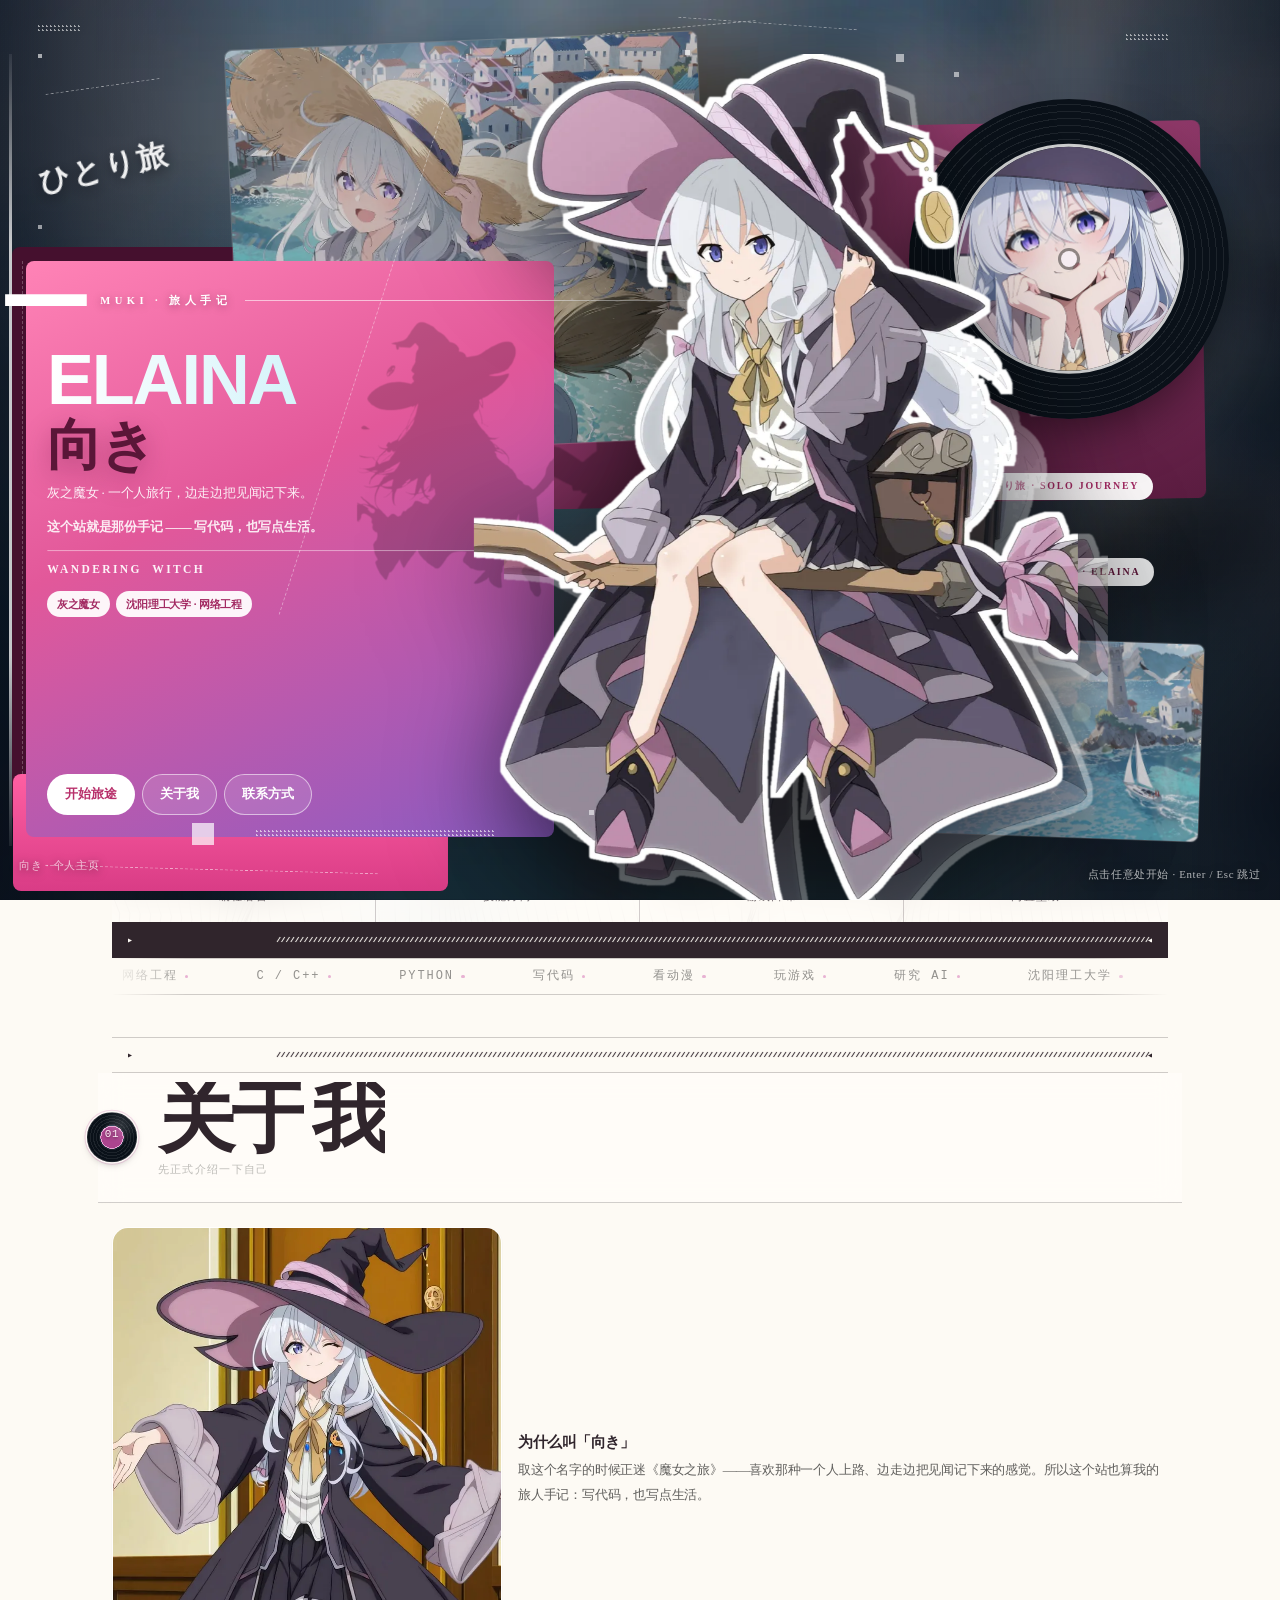
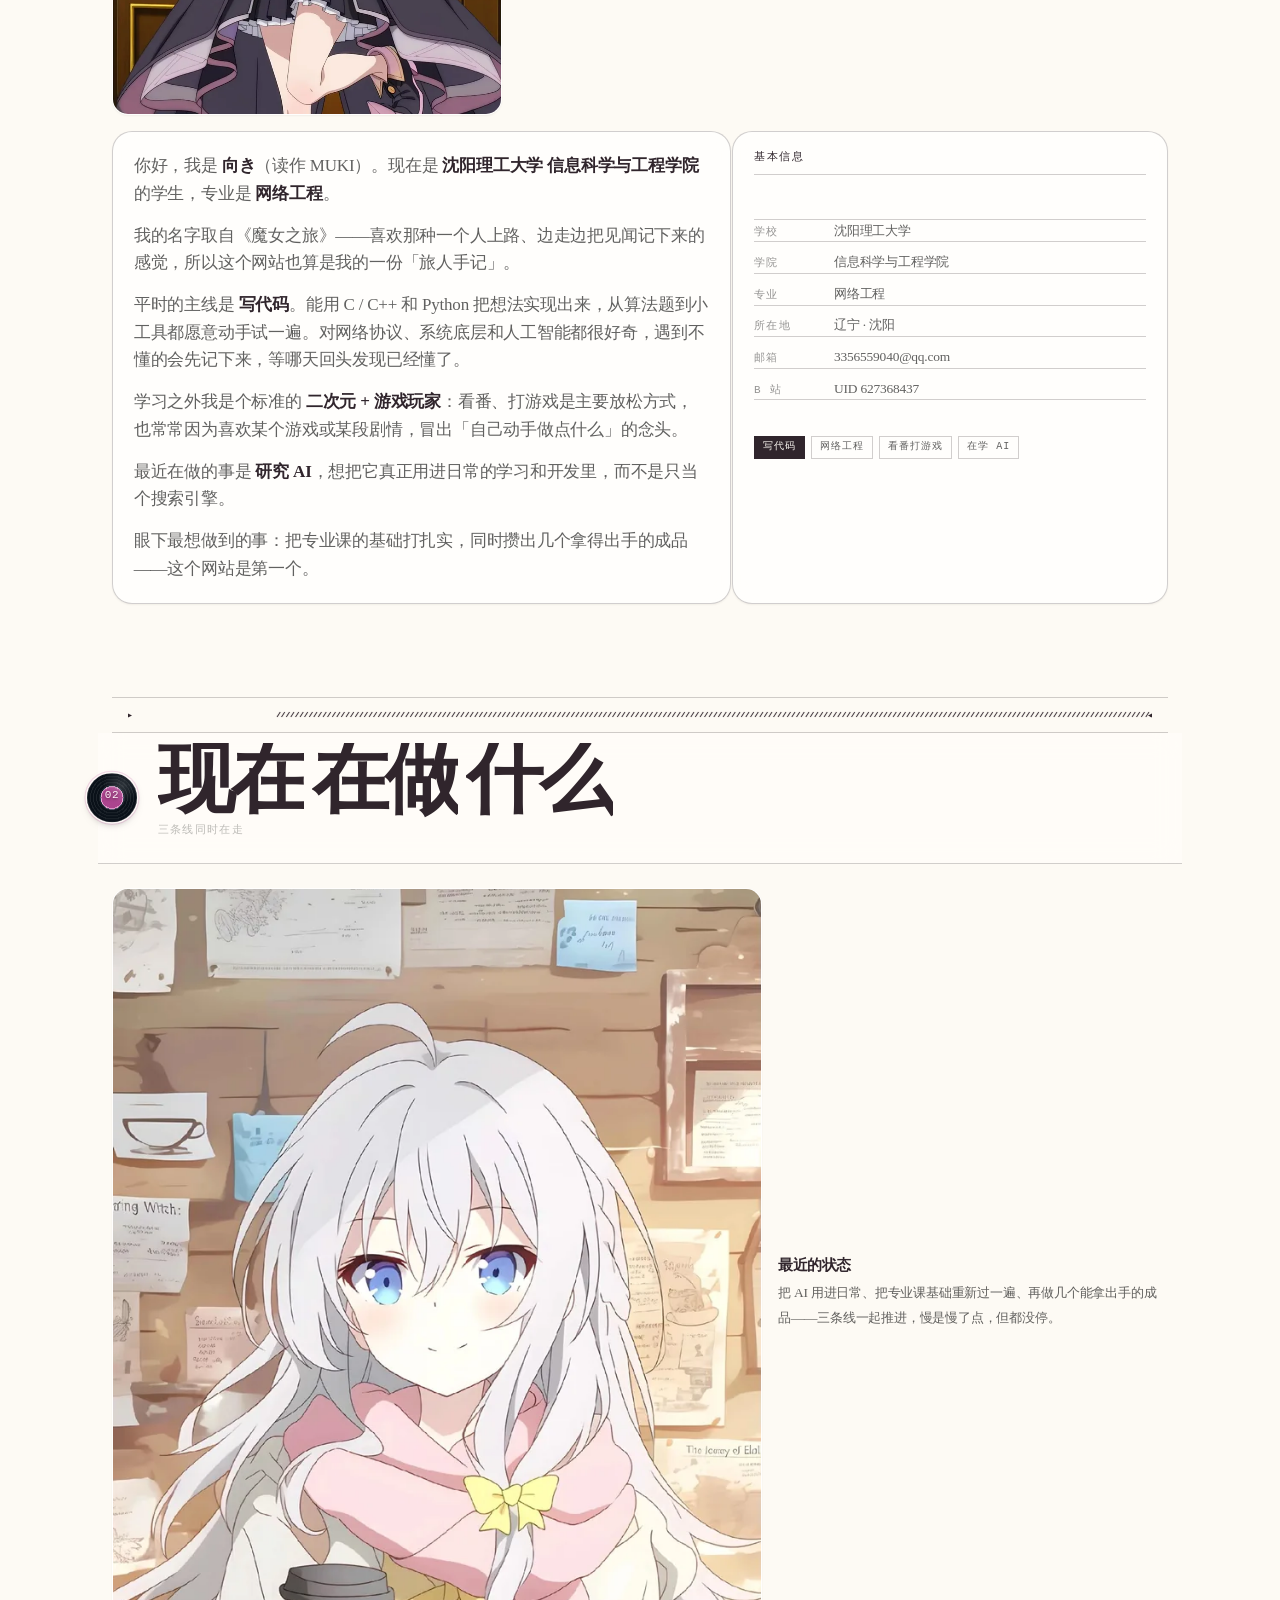
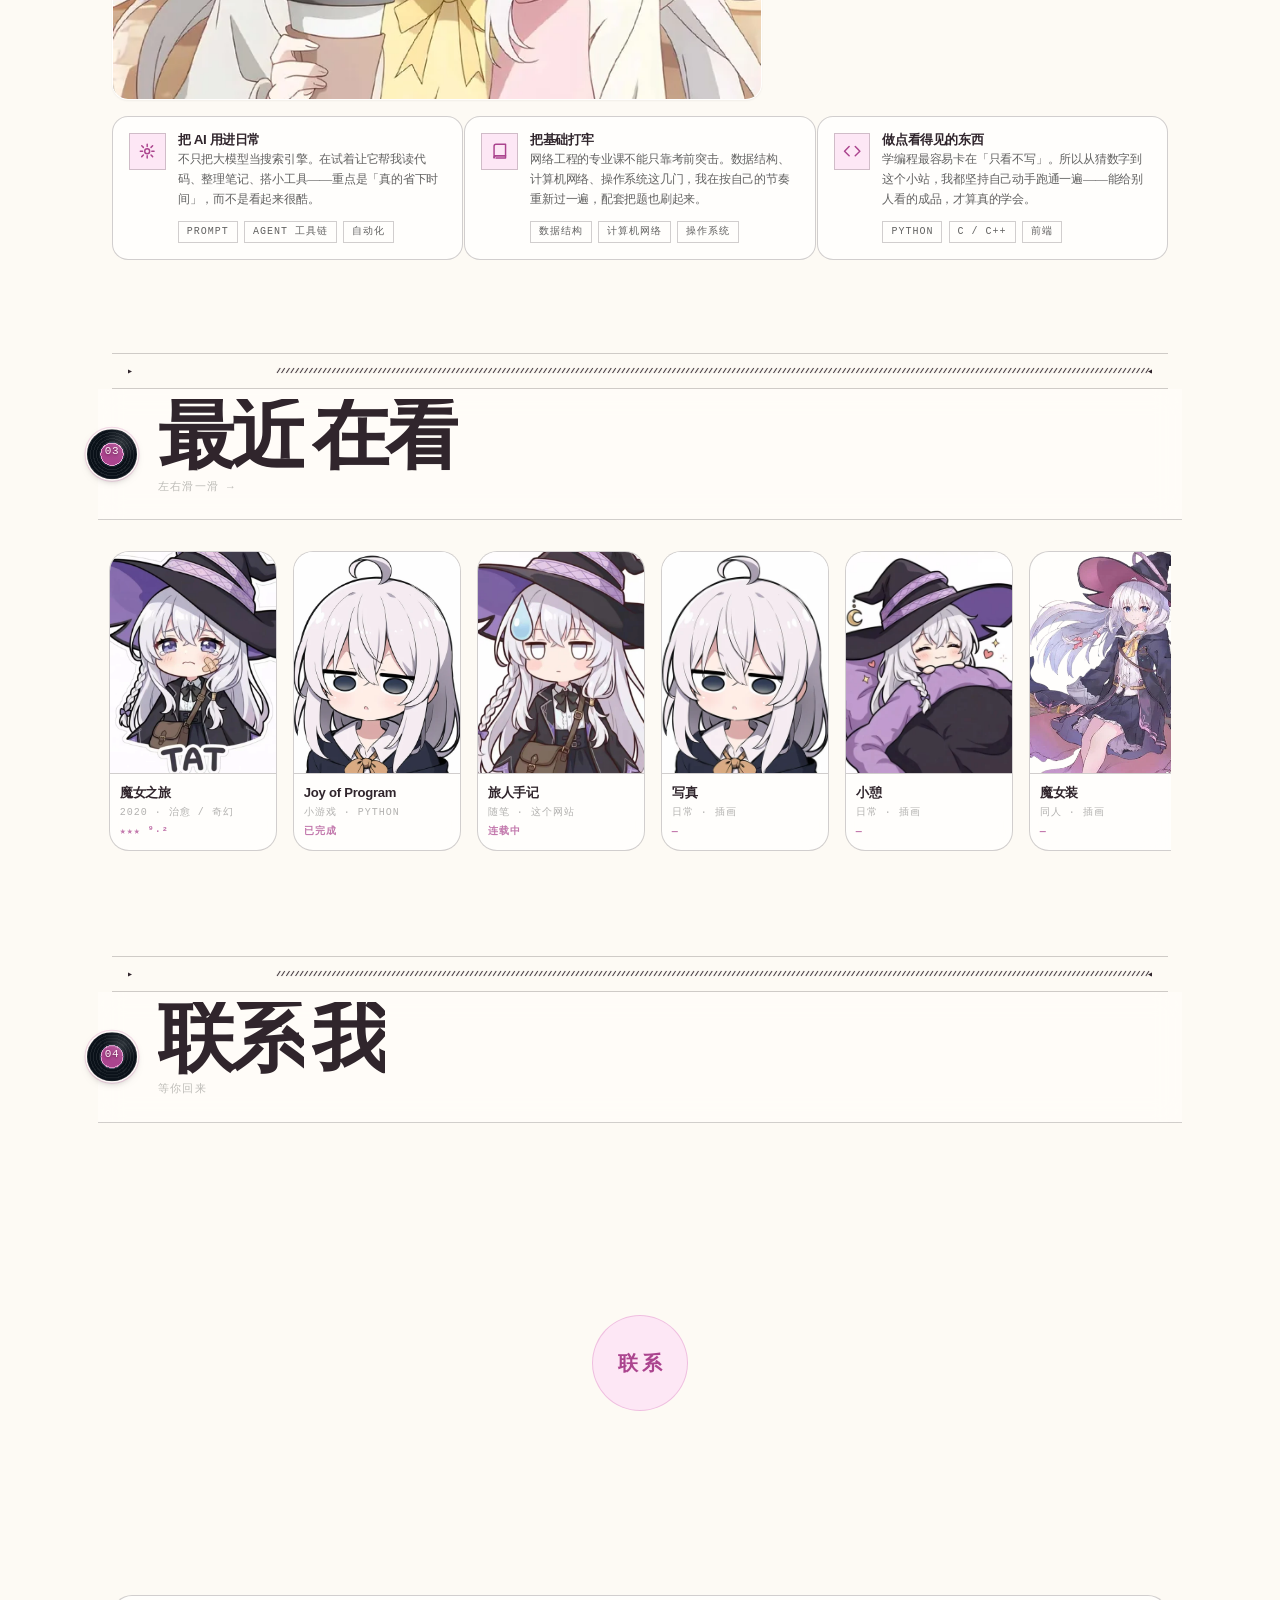
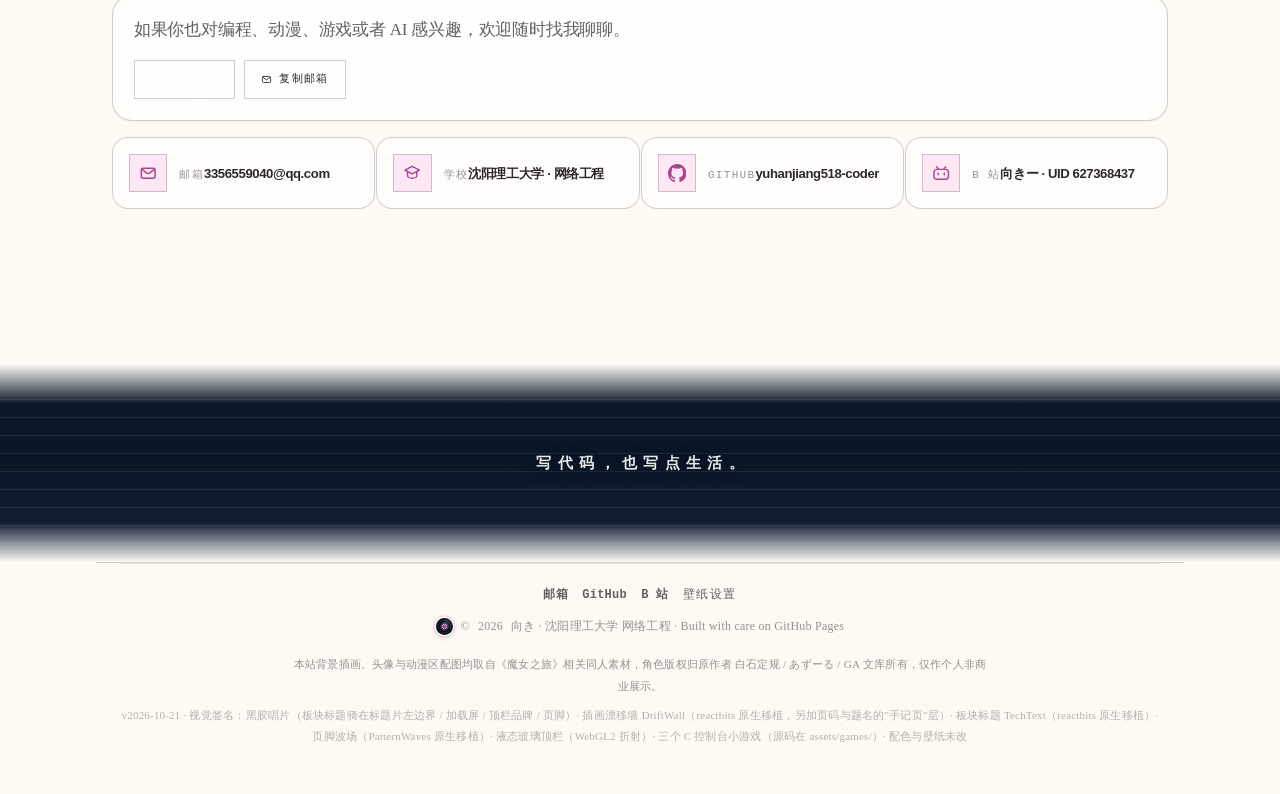
==== index.html @ cd0fc225 "feat(signature): 把开屏的黑胶唱片做成全站记号（板块编号 / 加载屏 / 页脚 / 404 / 图标）+ manifest + README 重写" ====
<!DOCTYPE html>
<html lang="zh-CN" data-theme="light" data-skin="aw">
<head>
<meta charset="UTF-8">
<meta name="viewport" content="width=device-width, initial-scale=1, viewport-fit=cover">
<meta name="color-scheme" content="light dark">
<meta name="description" content="向き（MUKI）的个人主页 —— 沈阳理工大学网络工程在读，记录学习路线、技能、项目与收藏。旅人手记主题，纯静态手写，写代码，也写点生活。">
<meta name="author" content="向き / MUKI">
<meta name="theme-color" content="#fdfaf4">
<link rel="canonical" href="https://yuhanjiang518-coder.github.io/personal-site/">
<title>向き · 写代码，也写点生活</title>
<link rel="icon" type="image/png" href="assets/favicon-64.png">
<link rel="apple-touch-icon" href="assets/avatar-round.webp">
<!-- 有了 manifest 就能被"添加到主屏幕"，开起来是没有地址栏的独立窗口 -->
<link rel="manifest" href="manifest.webmanifest">

<!-- ==================== 分享卡片 ====================
     个人主页最主要的传播路径是被人贴进微信 / QQ / 群里，
     没有这组标签就是一条光秃秃的链接。图是 1200x630，站点自己的素材重排的，
     不是截屏（截屏在 1.91:1 下会把按钮切掉）。改图跑 dev/gen-og.py。 -->
<meta property="og:type" content="website">
<meta property="og:site_name" content="向き · 旅人手记">
<meta property="og:locale" content="zh_CN">
<meta property="og:url" content="https://yuhanjiang518-coder.github.io/personal-site/">
<meta property="og:title" content="向き · 写代码，也写点生活">
<meta property="og:description" content="沈阳理工大学网络工程在读。学习路线、技能墙、项目与收藏，以及一些动画与游戏的口味。旅人手记主题，纯静态手写。">
<meta property="og:image" content="https://yuhanjiang518-coder.github.io/personal-site/assets/og-cover.png">
<meta property="og:image:type" content="image/png">
<meta property="og:image:width" content="1200">
<meta property="og:image:height" content="630">
<meta property="og:image:alt" content="粉色板上写着 ELAINA 与“向き”，右侧是灰之魔女伊蕾娜的立绘">
<meta name="twitter:card" content="summary_large_image">
<meta name="twitter:title" content="向き · 写代码，也写点生活">
<meta name="twitter:description" content="沈阳理工大学网络工程在读。学习路线、技能墙、项目与收藏，以及一些动画与游戏的口味。">
<meta name="twitter:image" content="https://yuhanjiang518-coder.github.io/personal-site/assets/og-cover.png">
<meta name="twitter:image:alt" content="粉色板上写着 ELAINA 与“向き”，右侧是灰之魔女伊蕾娜的立绘">

<!-- 结构化数据：让搜索引擎能直接把"这个人是谁、在哪、会什么"读出来 -->
<script type="application/ld+json">
{
  "@context": "https://schema.org",
  "@type": "Person",
  "name": "向き",
  "alternateName": "MUKI",
  "url": "https://yuhanjiang518-coder.github.io/personal-site/",
  "image": "https://yuhanjiang518-coder.github.io/personal-site/assets/og-cover.png",
  "description": "沈阳理工大学网络工程在读，记录学习路线、技能、项目与收藏。",
  "affiliation": { "@type": "CollegeOrUniversity", "name": "沈阳理工大学" },
  "knowsAbout": ["网络工程", "网络安全", "HTML", "CSS", "JavaScript", "Python", "C / C++"],
  "sameAs": ["https://github.com/yuhanjiang518-coder"]
}
</script>
<link rel="stylesheet" href="style.css?v=20261021d">
<link rel="stylesheet" href="aw.css?v=20261021a">
<!-- 无 JS / JS 慢时内容保持可见：隐藏初始态只在本行执行后生效 -->
<script>document.documentElement.classList.add('js')</script>
<!-- 没有 JS 时开始界面永远不会退场，所以直接不显示它 -->
<noscript><style>.start { display: none !important; }</style></noscript>
</head>
<body data-wallpaper="dusk">

<!-- ==================== 开始界面（标题画面） ====================
     机制来自 baier233/bocchi-template-1.21.5 的 Misayos 主菜单，但把"设计感"的来源补回来了：
     参考站好看是因为它有一张抠干净、带白描边的立绘 —— 立绘能骑在色块边缘上、
     能在背后投一层硬剪影、能被塞进唱片里。只有满屏照片时这些都做不了。
     于是：
       · 主立绘用 pic58（坐帚全身，1500x2122，抠图 + 白描边烘焙进 alpha）；
       · 唱片圈里放 pic36 的裁切（圆形裁切本来就不需要抠图）；
       · 海边插画切成两块照片块参与构图（不再当全屏底图，只做压暗模糊的气氛层）；
       · 色块、唱片、斜虚线、斜纹标注、硬剪影 —— 参考站那套元素一个不少。 -->
<div class="start" id="startScreen" role="dialog" aria-modal="true" aria-label="开始界面">
  <img class="start-photo" src="assets/elaina/start-photo.webp?v=20261019b"
       srcset="assets/elaina/start-photo-sm.webp?v=20261019b 750w, assets/elaina/start-photo.webp?v=20261019b 1500w"
       sizes="100vw" alt="" width="1500" height="850" fetchpriority="high" decoding="async">
  <div class="start-scrim" aria-hidden="true"></div>

  <!-- 0. 与粉板拼在一起的三块大色块。
       立体感来自"错位 + 每块色调不同 + 边界是硬的"，不是靠加阴影（参考站的色块本来就是平的）。
       放在照片块之前，所以照片块会盖在它们上面。 -->
  <div class="start-slab start-slab--back" aria-hidden="true"></div>
  <div class="start-slab start-slab--deep" aria-hidden="true">
    <!-- 放大暗影住在色块里：参考站的剪影也是被色板裁住的，不是飘在外面的灰雾 -->
    <img class="start-tachie--ghost" src="assets/elaina/tachie-a.webp" alt="" width="989" height="1400">
  </div>
  <div class="start-slab start-slab--hot" aria-hidden="true"></div>

  <!-- 0b. 细长的白色色块：参考站里那是同一件东西的三种形态 ——
       一段粗白条、一行宽字距小字、一条继续往右的细线，共处同一条轴。
       它从粉板左边框外面起笔，所以会跨过色块边界。 -->
  <div class="start-edge" aria-hidden="true"></div>
  <div class="start-ruling" aria-hidden="true"><i></i><span>MUKI · 旅人手记</span><b></b></div>
  <p class="start-chip" aria-hidden="true">ひとり旅 · SOLO JOURNEY</p>
  <p class="start-chip start-chip--b" aria-hidden="true">灰の魔女 · ELAINA</p>

  <!-- 1. 两块照片块（海边插画的两个取景，斜着切进版面） -->
  <figure class="start-panel start-panel--a" aria-hidden="true">
    <img src="assets/elaina/start-panel-a.webp" alt="" width="900" height="776" fetchpriority="high" decoding="async">
  </figure>
  <figure class="start-panel start-panel--b" aria-hidden="true">
    <img src="assets/elaina/start-panel-b.webp" alt="" width="700" height="494" loading="lazy" decoding="async">
  </figure>

  <!-- 2. 唱片：圆心里是另一张立绘 -->
  <div class="start-record" aria-hidden="true">
    <span class="start-record__spin">
      <span class="start-record__grooves"></span>
      <img src="assets/elaina/start-portrait.webp?v=20261019b" alt="" width="900" height="900">
      <span class="start-record__label"></span>
    </span>
  </div>

  <!-- 2. 立绘：先影子（纯剪影 + 位移），再本体。两张是同一个文件，只是滤镜不同。 -->
  <img class="start-tachie start-tachie--shadow" src="assets/elaina/tachie-a.webp" alt="" width="989" height="1400" aria-hidden="true">
  <img class="start-tachie" src="assets/elaina/tachie-a.webp"
       srcset="assets/elaina/tachie-a-sm.webp 494w, assets/elaina/tachie-a.webp 989w"
       sizes="(max-width: 900px) 60vw, 42vw" alt="" width="989" height="1400">

  <!-- 3. 色块：文字与按钮都压在这块平色上（参考站那块粉板的位置） -->
  <div class="start-block start-block--big">
    <!-- 粉板里的剪影。这里用旧版那张骑帚立绘（start-char）而不是主立绘：
         姿势不一样，两个剪影才不会像同一个印章盖了两遍；顺带把这张一直没用上的图接回版面。 -->
    <img class="start-silhouette" src="assets/elaina/start-char.webp" alt="" width="620" height="907" aria-hidden="true">
    <div class="start-text">
      <!-- 窄屏专用：桌面那条规制线是绝对定位、跨色块边界的，手机上没地方跨，
           所以另给一份在文档流里的，宽度跟着卡片走。 -->
      <div class="start-ruling start-ruling--inline" aria-hidden="true"><i></i><span>MUKI · 旅人手记</span><b></b></div>
      <h1 class="start-title"><span>ELAINA</span><span>向き</span></h1>
      <p class="start-info">灰之魔女 · 一个人旅行，边走边把见闻记下来。</p>
      <p class="start-info start-info--2">这个站就是那份手记 —— 写代码，也写点生活。</p>
      <span class="start-rule"></span>
      <p class="start-deco">WANDERING&nbsp;&nbsp;WITCH</p>
      <div class="start-tags"><span>灰之魔女</span><span>沈阳理工大学 · 网络工程</span></div>
    </div>

    <!-- 4. GUI 层 -->
    <div class="start-gui">
      <button class="start-btn start-btn--primary" type="button" id="startGo">开始旅途</button>
      <button class="start-btn" type="button" data-start-go="about">关于我</button>
      <button class="start-btn" type="button" data-start-go="contact">联系方式</button>
    </div>
  </div>

  <!-- 5. 描边元素：虚线 / 方块 / 斜条纹（参考站那套标注） -->
  <div class="start-strokes" aria-hidden="true">
    <span class="start-dash start-dash--1"></span>
    <span class="start-dash start-dash--2"></span>
    <span class="start-dash start-dash--3"></span>
    <span class="start-dash start-dash--4"></span>
    <span class="start-dash start-dash--5"></span>
    <span class="start-dash start-dash--steep"></span>
    <span class="start-sq start-sq--big"></span>
    <span class="start-blinds start-blinds--3"></span>
    <span class="start-sq start-sq--dot"></span>
    <span class="start-sq start-sq--grow"></span>
    <span class="start-sq start-sq--b3"></span>
    <span class="start-sq start-sq--d1"></span>
    <span class="start-sq start-sq--d2"></span>
    <span class="start-sq start-sq--d3"></span>
    <span class="start-sq start-sq--d4"></span>
    <span class="start-blinds start-blinds--1"></span>
    <span class="start-blinds start-blinds--2"></span>
  </div>

  <p class="start-hand" aria-hidden="true">ひとり旅</p>
  <p class="start-foot start-foot--l">向き · 个人主页</p>
  <p class="start-foot start-foot--r">点击任意处开始 · Enter / Esc 跳过</p>
</div>

<!-- ==================== 背景层 ==================== -->
<div id="bg-layer" aria-hidden="true"></div>
<div id="bg-veil" aria-hidden="true"></div>
<canvas id="stars" aria-hidden="true"></canvas>

<!-- ==================== 加载屏 ==================== -->
<div id="loader" role="status" aria-live="polite" aria-label="页面加载中">
  <div class="load-inner">
    <div class="load-mark">
      <svg class="load-ring" viewBox="0 0 50 50" aria-hidden="true">
        <circle class="trk" cx="25" cy="25" r="22"></circle>
        <circle class="bar" id="loadArc" cx="25" cy="25" r="22"></circle>
      </svg>
      <img src="assets/avatar.webp" alt="" width="48" height="48">
    </div>
    <p class="load-name">向 き</p>
    <div class="load-track" aria-hidden="true"><i id="loadBar"></i></div>
    <p class="load-sub"><span id="loadMsg">正在准备…</span> · <span class="load-pct"><span id="loadPct">0</span>%</span></p>
  </div>
</div>

<!-- 三色幕布（开屏 + 切页共用）。标签是转场时报出目标页的"章节牌" -->
<div id="curtain" aria-hidden="true"><span></span><span></span><span></span><b id="curtain-label"></b></div>
<img id="jump-figure" src="assets/chibi-tired.webp" alt="" aria-hidden="true" width="520" height="324" hidden>

<!-- ==================== 顶栏 ==================== -->
<div id="scrollProgress" aria-hidden="true"></div>

<header class="topbar">
  <a class="brand" href="#home" data-view="home" data-anchor="home">
    <img class="brand-mark" src="assets/avatar.webp" alt="" width="30" height="30">
    <span>向き<span class="brand-tw">MUKI · 旅人手记</span></span>
  </a>

  <nav class="nav" id="nav" aria-label="主导航">
    <button class="nav-link" type="button" data-view="home" data-anchor="home" aria-current="page">首页</button>
    <button class="nav-link" type="button" data-view="home" data-anchor="about">关于我</button>
    <button class="nav-link" type="button" data-view="study" data-anchor="skills">学习 / 工作</button>
    <button class="nav-link" type="button" data-view="life" data-anchor="life">兴趣 / 日常</button>
    <button class="nav-link" type="button" data-view="tags" data-anchor="tags">技能墙</button>
    <button class="nav-link" type="button" data-view="life" data-anchor="fortune">抽签</button>
    <button class="nav-link" type="button" data-view="home" data-anchor="contact">联系我</button>
  </nav>

  <div class="tools">
    <button class="icon-btn" id="themeToggle" data-tip="切换明暗" aria-label="切换明暗主题">
      <svg viewBox="0 0 24 24" fill="none" stroke="currentColor" stroke-width="1.8" stroke-linecap="round" aria-hidden="true"><path d="M20 14.5A8.5 8.5 0 0 1 9.5 4a8.5 8.5 0 1 0 10.5 10.5z"/></svg>
    </button>
    <button class="icon-btn" id="wallBtn" data-tip="壁纸与外观" aria-label="壁纸与外观" aria-expanded="false" aria-controls="wallPanel">
      <svg viewBox="0 0 24 24" fill="none" stroke="currentColor" stroke-width="1.8" stroke-linecap="round" stroke-linejoin="round" aria-hidden="true"><rect x="3.5" y="5" width="17" height="14" rx="3"/><circle cx="9" cy="10" r="1.6"/><path d="M4.5 17.5 9.5 13l4 3.5 2.5-2 3.5 3"/></svg>
    </button>
    <button class="icon-btn nav-toggle" id="navToggle" data-tip="菜单" aria-label="展开菜单" aria-expanded="false" aria-controls="nav">
      <svg viewBox="0 0 24 24" fill="none" stroke="currentColor" stroke-width="2" stroke-linecap="round" aria-hidden="true"><path d="M4 7h16M4 12h16M4 17h16"/></svg>
    </button>
  </div>
</header>

<!-- ==================== 壁纸 / 外观面板 ==================== -->
<div class="panel-scrim" id="wallScrim"></div>
<aside class="panel" id="wallPanel" role="dialog" aria-modal="true" aria-label="壁纸与外观设置">
  <div class="panel-head">
    <h2 data-tech-text>壁纸与外观</h2>
    <button class="panel-close" id="wallClose" aria-label="关闭面板">
      <svg viewBox="0 0 24 24" width="16" height="16" fill="none" stroke="currentColor" stroke-width="2.2" stroke-linecap="round" aria-hidden="true"><path d="M6 6l12 12M18 6L6 18"/></svg>
    </button>
  </div>

  <div class="panel-body">
    <!-- 壁纸模式 -->
    <div class="field-set">
      <p class="field-label">
        <svg viewBox="0 0 24 24" fill="none" stroke="currentColor" stroke-width="1.9" stroke-linecap="round" stroke-linejoin="round" aria-hidden="true"><rect x="3" y="4" width="18" height="16" rx="3"/><path d="M3 15l5-5 4 4 3-3 6 6"/></svg>
        壁纸模式
      </p>
      <div class="seg" id="wallMode" role="group" aria-label="壁纸模式">
        <button class="seg-btn" type="button" data-mode="full" aria-pressed="true">铺满</button>
        <button class="seg-btn" type="button" data-mode="soft" aria-pressed="false">柔化</button>
        <button class="seg-btn" type="button" data-mode="none" aria-pressed="false">纯色</button>
      </div>
    </div>

    <!-- 内置壁纸 -->
    <div class="field-set">
      <p class="field-label">
        <svg viewBox="0 0 24 24" fill="none" stroke="currentColor" stroke-width="1.9" stroke-linecap="round" stroke-linejoin="round" aria-hidden="true"><rect x="3" y="4" width="18" height="16" rx="3"/><circle cx="8.5" cy="9.5" r="1.8"/><path d="M4 17l5-5 3.5 3.5L16 12l4 4"/></svg>
        内置壁纸
      </p>
      <div class="wall-grid" id="wallGrid" role="group" aria-label="选择壁纸"></div>
      <button class="btn btn-block" id="wallRandom" type="button">
        <svg viewBox="0 0 24 24" fill="none" stroke="currentColor" stroke-width="1.9" stroke-linecap="round" stroke-linejoin="round" aria-hidden="true"><path d="M16 3h5v5M21 3l-7 7M8 21H3v-5M3 21l7-7M21 16v5h-5M14 14l7 7M3 8V3h5M10 10 3 3"/></svg>
        随机换一张
      </button>
    </div>

    <!-- 遮罩浓度 -->
    <div class="field-set">
      <p class="field-label">
        <svg viewBox="0 0 24 24" fill="none" stroke="currentColor" stroke-width="1.9" stroke-linecap="round" aria-hidden="true"><path d="M12 3v18M5 8l7-5 7 5"/></svg>
        内容遮罩
      </p>
      <div class="slider-row">
        <input type="range" id="veilRange" min="0" max="96" step="2" value="62" aria-label="内容遮罩浓度">
        <span class="slider-val" id="veilVal">62%</span>
      </div>
    </div>

    <!-- 主题色 -->
    <div class="field-set">
      <p class="field-label">
        <svg viewBox="0 0 24 24" fill="none" stroke="currentColor" stroke-width="1.9" stroke-linecap="round" aria-hidden="true"><circle cx="12" cy="12" r="9"/><circle cx="12" cy="12" r="3.2"/></svg>
        主题色
      </p>
      <div class="hue-row" id="hueRow" role="group" aria-label="选择主题色"></div>
    </div>

    <button class="btn btn-block" id="resetLook" type="button">
      <svg viewBox="0 0 24 24" fill="none" stroke="currentColor" stroke-width="1.9" stroke-linecap="round" stroke-linejoin="round" aria-hidden="true"><path d="M3 12a9 9 0 1 0 3-6.7M3 4v5h5"/></svg>
      恢复默认外观
    </button>
  </div>
</aside>

<!-- ==================== 主体 ==================== -->
<main class="wrap" id="main">

  <!-- ============ 视图 1：首页 ============ -->
  <div class="view" id="view-home" data-view="home">

    <!-- 英雄区 -->
    <section class="hero reveal" id="home">
      <span class="hero-orb a" aria-hidden="true"></span>
      <span class="hero-orb b" aria-hidden="true"></span>
      <div class="hero-inner">
        <div class="hero-copy">
          <p class="hero-kicker"><span class="dot"></span>沈阳理工大学 · 网络工程</p>
          <h1 class="aw-hero-title">
            <span class="aw-hero-title__word"><span class="aw-hero-title__inner">向き</span></span>
            <span class="aw-hero-title__star" aria-hidden="true"><svg viewBox="0 0 24 24" fill="currentColor"><path d="M12 0l2.55 9.45L24 12l-9.45 2.55L12 24l-2.55-9.45L0 12l9.45-2.55z"/></svg></span>
            <span class="aw-hero-title__word"><span class="aw-hero-title__inner">MUKI</span></span>
          </h1>
          <p class="hero-lead">
            我是一名<span class="typed" id="typed"></span><span class="caret" aria-hidden="true"></span><br>
            在沈阳理工大学读网络工程。喜欢写代码，能用 C / C++ 和 Python 把想法实现出来；
            也喜欢在动漫与游戏里寻找灵感。最近在研究 AI，试着把它真正用进日常的学习和开发里。
          </p>
          <div class="hero-cta">
            <button class="btn btn-primary" type="button" data-view="home" data-anchor="about">
              <svg viewBox="0 0 24 24" fill="none" stroke="currentColor" stroke-width="2" stroke-linecap="round" stroke-linejoin="round" aria-hidden="true"><path d="M12 5v14M5 12h14"/></svg>
              关于我
            </button>
            <button class="btn" type="button" data-view="tags" data-anchor="tags">技能墙</button>
            <button class="btn" type="button" data-view="study" data-anchor="skills">学习 / 工作</button>
            <button class="btn" type="button" data-view="life" data-anchor="life">兴趣 / 日常</button>
          </div>

          <div class="stat-row">
            <div class="stat"><div class="stat-n" data-count="6">0</div><div class="stat-l">编程语言</div></div>
            <div class="stat"><div class="stat-n" data-count="5">0</div><div class="stat-l">技能方向</div></div>
            <div class="stat"><div class="stat-n" data-count="4">0</div><div class="stat-l">游戏口味</div></div>
            <div class="stat"><div class="stat-n" data-count="6">0</div><div class="stat-l">内置壁纸</div></div>
          </div>
        </div>

        <div class="hero-portrait reveal rv-pop">
          <img src="assets/avatar@2x.webp" alt="向き的头像" width="176" height="176" fetchpriority="high">
        </div>
      </div>
    </section>

    <!-- 横向跑马灯：关键词带（灵感来自参考站的双向无限滚动） -->
    <div class="marquee reveal" aria-hidden="true">
      <div class="marquee-track">
        <span class="marquee-item">网络工程</span>
        <span class="marquee-item">C / C++</span>
        <span class="marquee-item">Python</span>
        <span class="marquee-item">写代码</span>
        <span class="marquee-item">看动漫</span>
        <span class="marquee-item">玩游戏</span>
        <span class="marquee-item">研究 AI</span>
        <span class="marquee-item">沈阳理工大学</span>
      </div>
      <div class="marquee-track">
        <span class="marquee-item">网络工程</span>
        <span class="marquee-item">C / C++</span>
        <span class="marquee-item">Python</span>
        <span class="marquee-item">写代码</span>
        <span class="marquee-item">看动漫</span>
        <span class="marquee-item">玩游戏</span>
        <span class="marquee-item">研究 AI</span>
        <span class="marquee-item">沈阳理工大学</span>
      </div>
    </div>

    <!-- 关于我 -->
    <section class="sec" id="about">
      <div class="sec-head reveal">
        <span class="sec-idx" data-idx aria-hidden="true"></span><h2 data-tech-text>关于我</h2>
        <span class="sec-more">先正式介绍一下自己</span>
      </div>

      <div class="art-split art-split--flip">
        <figure class="art">
          <img src="assets/elaina/about.webp" alt="伊蕾娜 · 旅装" width="800" height="960" loading="lazy" decoding="async">
          <figcaption>灰之魔女 · 旅装</figcaption>
        </figure>
        <div>
          <h3>为什么叫「向き」</h3>
          <p>取这个名字的时候正迷《魔女之旅》——喜欢那种一个人上路、边走边把见闻记下来的感觉。所以这个站也算我的旅人手记：写代码，也写点生活。</p>
        </div>
      </div>



      <div class="about-grid">
        <div class="card card-pad reveal rv-x">
          <p>你好，我是 <strong>向き</strong>（读作 MUKI）。现在是 <strong>沈阳理工大学 信息科学与工程学院</strong> 的学生，专业是 <strong>网络工程</strong>。</p>
          <p>我的名字取自《魔女之旅》——喜欢那种一个人上路、边走边把见闻记下来的感觉，所以这个网站也算是我的一份「旅人手记」。</p>
          <p>平时的主线是 <strong>写代码</strong>。能用 C / C++ 和 Python 把想法实现出来，从算法题到小工具都愿意动手试一遍。对网络协议、系统底层和人工智能都很好奇，遇到不懂的会先记下来，等哪天回头发现已经懂了。</p>
          <p>学习之外我是个标准的 <strong>二次元 + 游戏玩家</strong>：看番、打游戏是主要放松方式，也常常因为喜欢某个游戏或某段剧情，冒出「自己动手做点什么」的念头。</p>
          <p>最近在做的事是 <strong>研究 AI</strong>，想把它真正用进日常的学习和开发里，而不是只当个搜索引擎。</p>
          <p>眼下最想做到的事：把专业课的基础打扎实，同时攒出几个拿得出手的成品——这个网站是第一个。</p>
        </div>

        <div class="card card-pad about-card reveal rv-x">
          <h3 style="font-size:.88rem">基本信息</h3>
          <dl class="fact-list">
            <div class="fact"><dt>学校</dt><dd>沈阳理工大学</dd></div>
            <div class="fact"><dt>学院</dt><dd>信息科学与工程学院</dd></div>
            <div class="fact"><dt>专业</dt><dd>网络工程</dd></div>
            <div class="fact"><dt>所在地</dt><dd>辽宁 · 沈阳</dd></div>
            <div class="fact"><dt>邮箱</dt><dd>3356559040@qq.com</dd></div>
            <div class="fact"><dt>B 站</dt><dd>UID 627368437</dd></div>
          </dl>
          <div class="tags" style="margin-top:.4rem">
            <span class="tag is-hot">写代码</span>
            <span class="tag">网络工程</span>
            <span class="tag">看番打游戏</span>
            <span class="tag">在学 AI</span>
          </div>
        </div>
      </div>
    </section>

    <!-- 现在在做什么 -->
    <section class="sec" id="now">
      <div class="sec-head reveal">
        <span class="sec-idx" data-idx aria-hidden="true"></span><h2 data-tech-text>现在在做什么</h2>
        <span class="sec-more">三条线同时在走</span>
      </div>

      <div class="art-split">
        <figure class="art">
          <img src="assets/elaina/now.webp" alt="伊蕾娜 · 小憩" width="760" height="1289" loading="lazy" decoding="async">
          <figcaption>旅途中的片刻</figcaption>
        </figure>
        <div>
          <h3>最近的状态</h3>
          <p>把 AI 用进日常、把专业课基础重新过一遍、再做几个能拿出手的成品——三条线一起推进，慢是慢了点，但都没停。</p>
        </div>
      </div>

      <div class="now-grid">
        <div class="now-item reveal">
          <span class="now-ico" aria-hidden="true">
            <svg viewBox="0 0 24 24" fill="none" stroke="currentColor" stroke-width="1.9" stroke-linecap="round" stroke-linejoin="round"><path d="M12 3v3M12 18v3M4.9 4.9l2.1 2.1M17 17l2.1 2.1M3 12h3M18 12h3M4.9 19.1 7 17M17 7l2.1-2.1"/><circle cx="12" cy="12" r="3.2"/></svg>
          </span>
          <div class="now-body">
            <p class="now-t">把 AI 用进日常</p>
            <p class="now-d">不只把大模型当搜索引擎。在试着让它帮我读代码、整理笔记、搭小工具——重点是「真的省下时间」，而不是看起来很酷。</p>
            <div class="tags" style="margin-top:.5rem"><span class="tag">Prompt</span><span class="tag">Agent 工具链</span><span class="tag">自动化</span></div>
          </div>
        </div>

        <div class="now-item reveal">
          <span class="now-ico" aria-hidden="true">
            <svg viewBox="0 0 24 24" fill="none" stroke="currentColor" stroke-width="1.9" stroke-linecap="round" stroke-linejoin="round"><path d="M4 5.5A2.5 2.5 0 0 1 6.5 3H19v15H6.5A2.5 2.5 0 0 0 4 20.5z"/><path d="M4 20.5A2.5 2.5 0 0 1 6.5 18H19v3H6.5"/></svg>
          </span>
          <div class="now-body">
            <p class="now-t">把基础打牢</p>
            <p class="now-d">网络工程的专业课不能只靠考前突击。数据结构、计算机网络、操作系统这几门，我在按自己的节奏重新过一遍，配套把题也刷起来。</p>
            <div class="tags" style="margin-top:.5rem"><span class="tag">数据结构</span><span class="tag">计算机网络</span><span class="tag">操作系统</span></div>
          </div>
        </div>

        <div class="now-item reveal">
          <span class="now-ico" aria-hidden="true">
            <svg viewBox="0 0 24 24" fill="none" stroke="currentColor" stroke-width="1.9" stroke-linecap="round" stroke-linejoin="round"><path d="m8 6-6 6 6 6M16 6l6 6-6 6"/></svg>
          </span>
          <div class="now-body">
            <p class="now-t">做点看得见的东西</p>
            <p class="now-d">学编程最容易卡在「只看不写」。所以从猜数字到这个小站，我都坚持自己动手跑通一遍——能给别人看的成品，才算真的学会。</p>
            <div class="tags" style="margin-top:.5rem"><span class="tag">Python</span><span class="tag">C / C++</span><span class="tag">前端</span></div>
          </div>
        </div>
      </div>
    </section>

    <!-- 横向滑动区：打破竖向长页面（灵感来自参考站的横向滚动段落） -->
    <section class="sec" id="reel">
      <div class="sec-head reveal">
        <span class="sec-idx" data-idx aria-hidden="true"></span><h2 data-tech-text>最近在看</h2>
        <span class="sec-more">左右滑一滑 →</span>
      </div>
      <div class="hscroll par-near" id="homeReel" tabindex="0" role="region" aria-label="最近在看的作品，可左右滚动">
        <div class="hscroll-track">
          <figure class="hslide">
            <img src="assets/cover-elaina.webp" alt="魔女之旅" width="300" height="400" loading="lazy" decoding="async">
            <figcaption><strong>魔女之旅</strong><span>2020 · 治愈 / 奇幻</span><em>★★★ ⁹·²</em></figcaption>
          </figure>
          <figure class="hslide">
            <img src="assets/cover-joy.webp" alt="Joy of Program" width="300" height="400" loading="lazy" decoding="async">
            <figcaption><strong>Joy of Program</strong><span>小游戏 · Python</span><em>已完成</em></figcaption>
          </figure>
          <figure class="hslide">
            <img src="assets/cover-travel.webp" alt="旅人手记" width="300" height="400" loading="lazy" decoding="async">
            <figcaption><strong>旅人手记</strong><span>随笔 · 这个网站</span><em>连载中</em></figcaption>
          </figure>
          <figure class="hslide">
            <img src="assets/muki-art-happy.webp" alt="写真" width="300" height="400" loading="lazy" decoding="async">
            <figcaption><strong>写真</strong><span>日常 · 插画</span><em>—</em></figcaption>
          </figure>
          <figure class="hslide">
            <img src="assets/muki-art-sleep.webp" alt="小憩" width="300" height="400" loading="lazy" decoding="async">
            <figcaption><strong>小憩</strong><span>日常 · 插画</span><em>—</em></figcaption>
          </figure>
          <figure class="hslide">
            <img src="assets/elaina/g1.webp" alt="伊蕾娜同人 · 魔女装" width="420" height="420" loading="lazy" decoding="async">
            <figcaption><strong>魔女装</strong><span>同人 · 插画</span><em>—</em></figcaption>
          </figure>
          <figure class="hslide">
            <img src="assets/elaina/g3.webp" alt="伊蕾娜同人 · 出发" width="413" height="604" loading="lazy" decoding="async">
            <figcaption><strong>出发</strong><span>同人 · 插画</span><em>—</em></figcaption>
          </figure>
          <figure class="hslide">
            <img src="assets/elaina/c1.webp" alt="伊蕾娜 · 旅途剧照" width="600" height="800" loading="lazy" decoding="async">
            <figcaption><strong>旅途</strong><span>剧照 · 魔女之旅</span><em>—</em></figcaption>
          </figure>
          <figure class="hslide">
            <img src="assets/elaina/c2.webp" alt="伊蕾娜 · 微笑" width="600" height="800" loading="lazy" decoding="async">
            <figcaption><strong>微笑</strong><span>同人 · 插画</span><em>—</em></figcaption>
          </figure>
          <figure class="hslide">
            <img src="assets/elaina/c3.webp" alt="伊蕾娜 · 篝火旁" width="600" height="800" loading="lazy" decoding="async">
            <figcaption><strong>篝火旁</strong><span>同人 · 插画</span><em>—</em></figcaption>
          </figure>
          <figure class="hslide">
            <img src="assets/elaina/c4.webp" alt="伊蕾娜 · 夜色" width="600" height="800" loading="lazy" decoding="async">
            <figcaption><strong>夜色</strong><span>同人 · 插画</span><em>—</em></figcaption>
          </figure>
          <figure class="hslide">
            <img src="assets/elaina/g10.webp" alt="伊蕾娜同人 · 圣托里尼" width="820" height="465" style="object-position:62%" loading="lazy" decoding="async">
            <figcaption><strong>圣托里尼</strong><span>同人 · 插画</span><em>—</em></figcaption>
          </figure>
          <figure class="hslide">
            <img src="assets/elaina/g14.webp" alt="伊蕾娜同人 · 云下长路" width="492" height="820" style="object-position:50% 32%" loading="lazy" decoding="async">
            <figcaption><strong>云下</strong><span>同人 · 插画</span><em>—</em></figcaption>
          </figure>
          <figure class="hslide">
            <img src="assets/elaina/g16.webp" alt="伊蕾娜同人 · 祭典" width="820" height="455" style="object-position:45%" loading="lazy" decoding="async">
            <figcaption><strong>祭典</strong><span>同人 · 插画</span><em>—</em></figcaption>
          </figure>
        </div>
      </div>
    </section>

    <!-- 联系我 -->
    <section class="sec" id="contact">
      <div class="sec-head reveal">
        <span class="sec-idx" data-idx aria-hidden="true"></span><h2 data-tech-text>联系我</h2>
        <span class="sec-more">等你回来</span>
      </div>

      <!-- 联系板块：点一下从中心放大展开（展开方式参考 wodniack.dev 的 CTA 板块） -->
      <div class="cta-stage reveal" id="ctaStage">
        <button class="cta-go" type="button" id="ctaGo" aria-expanded="false" aria-controls="ctaVeil">
          <span class="cta-go__inner"><span class="cta-go__text">联系</span></span>
        </button>

        <div class="cta-veil" id="ctaVeil">
          <div class="cta-portrait" aria-hidden="true">
            <img src="assets/elaina/contact.webp" alt="" width="820" height="820" loading="lazy" decoding="async">
          </div>
          <aw-waves class="aw-waves cta-waves" data-gap="13" aria-hidden="true"></aw-waves>
          <div class="cta-body">
            <p class="cta-line cta-line--top">欢迎随时</p>
            <p class="cta-line cta-line--bottom">来聊两句</p>
            <a class="cta-mail" href="mailto:3356559040@qq.com">3356559040@qq.com</a>
            <p class="cta-hint">点任意处收起</p>
          </div>
        </div>
      </div>

      <div class="card card-pad reveal" style="margin-bottom:1rem">
        <p style="color:var(--text-soft);margin-bottom:1rem">如果你也对编程、动漫、游戏或者 AI 感兴趣，欢迎随时找我聊聊。</p>
        <div style="display:flex;flex-wrap:wrap;gap:.55rem">
          <a class="btn btn-primary" href="mailto:3356559040@qq.com">
            <svg viewBox="0 0 24 24" fill="none" stroke="currentColor" stroke-width="2" stroke-linecap="round" stroke-linejoin="round" aria-hidden="true"><path d="M22 2 11 13M22 2l-7 20-4-9-9-4z"/></svg>
            发送邮件
          </a>
          <button class="btn" type="button" id="copyMail" data-mail="3356559040@qq.com">
            <svg viewBox="0 0 24 24" fill="none" stroke="currentColor" stroke-width="1.9" stroke-linecap="round" aria-hidden="true"><rect x="3" y="5.5" width="18" height="13" rx="2.5"/><path d="m3.8 7 7.1 5.2a2 2 0 0 0 2.2 0L20.2 7"/></svg>
            复制邮箱
          </button>
        </div>
      </div>

      <div class="contact-grid">
        <a class="contact-item reveal" href="mailto:3356559040@qq.com">
          <span class="contact-ico" aria-hidden="true"><svg viewBox="0 0 24 24" fill="none" stroke="currentColor" stroke-width="1.9" stroke-linecap="round" aria-hidden="true"><rect x="3" y="5.5" width="18" height="13" rx="2.5"/><path d="m3.8 7 7.1 5.2a2 2 0 0 0 2.2 0L20.2 7"/></svg></span>
          <span class="contact-meta"><span class="contact-k">邮箱</span><span class="contact-v">3356559040@qq.com</span></span>
        </a>
        <div class="contact-item reveal">
          <span class="contact-ico" aria-hidden="true"><svg viewBox="0 0 24 24" fill="none" stroke="currentColor" stroke-width="1.9" stroke-linecap="round" stroke-linejoin="round" aria-hidden="true"><path d="M12 3 2.5 8 12 13l9.5-5z"/><path d="M6 10v5.5c0 1.5 2.7 3 6 3s6-1.5 6-3V10"/></svg></span>
          <span class="contact-meta"><span class="contact-k">学校</span><span class="contact-v">沈阳理工大学 · 网络工程</span></span>
        </div>
        <a class="contact-item reveal" href="https://github.com/yuhanjiang518-coder" target="_blank" rel="noopener">
          <span class="contact-ico" aria-hidden="true"><svg viewBox="0 0 16 16" fill="currentColor" aria-hidden="true"><path d="M8 0C3.58 0 0 3.58 0 8c0 3.54 2.29 6.53 5.47 7.59.4.07.55-.17.55-.38 0-.19-.01-.82-.01-1.49-2.01.37-2.53-.49-2.69-.94-.09-.23-.48-.94-.82-1.13-.28-.15-.68-.52-.01-.53.63-.01 1.08.58 1.23.82.72 1.21 1.87.87 2.33.66.07-.52.28-.87.51-1.07-1.78-.2-3.64-.89-3.64-3.95 0-.87.31-1.59.82-2.15-.08-.2-.36-1.02.08-2.12 0 0 .67-.21 2.2.82.64-.18 1.32-.27 2-.27s1.36.09 2 .27c1.53-1.04 2.2-.82 2.2-.82.44 1.1.16 1.92.08 2.12.51.56.82 1.27.82 2.15 0 3.07-1.87 3.75-3.65 3.95.29.25.54.73.54 1.48 0 1.07-.01 1.93-.01 2.2 0 .21.15.46.55.38A8.01 8.01 0 0 0 16 8c0-4.42-3.58-8-8-8z"/></svg></span>
          <span class="contact-meta"><span class="contact-k">GitHub</span><span class="contact-v">yuhanjiang518-coder</span></span>
        </a>
        <a class="contact-item reveal" href="https://space.bilibili.com/627368437" target="_blank" rel="noopener">
          <span class="contact-ico" aria-hidden="true"><svg viewBox="0 0 24 24" fill="none" stroke="currentColor" stroke-width="1.9" stroke-linecap="round" stroke-linejoin="round" aria-hidden="true"><path d="M6 3.5 9 7M18 3.5 15 7"/><rect x="2.5" y="7" width="19" height="13" rx="4"/><path d="M8 12v2M16 12v2"/></svg></span>
          <span class="contact-meta"><span class="contact-k">B 站</span><span class="contact-v">向きー · UID 627368437</span></span>
        </a>
      </div>
    </section>
  </div>

  <!-- ============ 视图 2：学习 / 工作 ============ -->
  <div class="view view-rel" id="view-study" data-view="study" hidden>
    <span class="ghost-title reveal par-mid" aria-hidden="true"><span class="ghost-fill">STUDY</span>STUDY</span>

    <div class="sec-head reveal" style="margin-bottom:1.4rem">
      <h2 data-tech-text>学习 / 工作</h2>
      <span class="sec-more">一边学，一边记</span>
    </div>
    <p class="reveal" style="color:var(--text-soft);max-width:42rem;margin:-.6rem 0 1.6rem">
      这里放的是我正在学的技能、走过的路线、上过的课，以及动手做出来的东西。不求看起来厉害，只求每一条都拿得出手。
    </p>

    <!-- 技能 -->
    <section class="sec" id="skills">
      <div class="sec-head reveal"><span class="sec-idx" data-idx aria-hidden="true"></span><h2 data-tech-text>技能与近况</h2><span class="sec-more">会一点，还在学更多</span></div>

      <div class="art-split art-split--flip">
        <figure class="art">
          <img src="assets/elaina/skills.webp" alt="伊蕾娜 · 读书" width="678" height="1200" loading="lazy" decoding="async">
          <figcaption>旅途中的书页</figcaption>
        </figure>
        <div>
          <h3 class="scrub">把「会一点」变成「会一点更多」</h3>
          <p>技术栈这类东西最怕停在名字上。所以每学一样，都尽量配套做出一个小东西——哪怕只是几行能跑通的代码。</p>
        </div>
      </div>

      <div class="skill-grid">
        <div class="card card-pad skill-card reveal">
          <div class="skill-top">
            <span class="skill-ico" aria-hidden="true"><svg viewBox="0 0 24 24" fill="none" stroke="currentColor" stroke-width="1.9" stroke-linecap="round" stroke-linejoin="round"><path d="m8 6-6 6 6 6M16 6l6 6-6 6"/></svg></span>
            <div><div class="skill-name">常用技术栈</div><div class="skill-note">按熟练度排序</div></div>
          </div>
          <div style="display:flex;flex-direction:column;gap:.7rem">
            <div><div class="bar-meta"><span>Python</span><span>熟练</span></div><div class="bar"><i data-w="88"></i></div></div>
            <div><div class="bar-meta"><span>C 语言</span><span>熟练</span></div><div class="bar"><i data-w="85"></i></div></div>
            <div><div class="bar-meta"><span>C++</span><span>掌握</span></div><div class="bar"><i data-w="72"></i></div></div>
            <div><div class="bar-meta"><span>网络工程</span><span>掌握</span></div><div class="bar"><i data-w="68"></i></div></div>
            <div><div class="bar-meta"><span>AI 应用</span><span>探索中</span></div><div class="bar"><i data-w="52"></i></div></div>
            <div><div class="bar-meta"><span>Web 前端</span><span>入门</span></div><div class="bar"><i data-w="45"></i></div></div>
          </div>
        </div>

        <div class="card card-pad reveal">
          <h3 style="font-size:.88rem;margin-bottom:.75rem">最近在做</h3>
          <div style="display:flex;flex-direction:column;gap:.85rem">
            <div><div class="skill-name" style="font-size:.84rem">研究 AI 工具链</div><div class="skill-note" style="line-height:1.6">折腾各种大模型与 Agent 工具，试着把 AI 变成学习和开发的助力。</div></div>
            <div><div class="skill-name" style="font-size:.84rem">算法练习</div><div class="skill-note" style="line-height:1.6">用 C / C++ 刷一些简单算法题，把基础打牢一点。</div></div>
            <div><div class="skill-name" style="font-size:.84rem">写这个主页</div><div class="skill-note" style="line-height:1.6">纯静态三文件，手写 HTML / CSS / JS，顺便当成前端练手。</div></div>
          </div>
        </div>
      </div>
    </section>

    <!-- 学习路线 -->
    <section class="sec" id="roadmap">
      <div class="sec-head reveal"><span class="sec-idx" data-idx aria-hidden="true"></span><h2 data-tech-text>学习路线</h2><span class="sec-more">从基础到方向，一步一个脚印</span></div>

      <div class="art-split">
        <figure class="art">
          <img src="assets/elaina/roadmap.webp" alt="伊蕾娜 · 暮色" width="760" height="1081" loading="lazy" decoding="async">
          <figcaption>路还长</figcaption>
        </figure>
        <div>
          <h3>路线不是给别人看的</h3>
          <p>按自己的节奏把基础课重新过一遍，再往上叠方向。走得慢没关系，别在原地绕圈就行。</p>
        </div>
      </div>


      <div class="card card-pad reveal">
        <div class="timeline">
          <div class="tl-item">
            <div class="tl-when">已掌握</div>
            <div class="tl-t">编程基础</div>
            <div class="tl-d">C / C++ / Python 语法、指针与内存、结构体、面向对象、STL 常用容器。</div>
            <div class="tags" style="margin-top:.5rem"><span class="tag">C</span><span class="tag">C++</span><span class="tag">Python</span></div>
          </div>
          <div class="tl-item">
            <div class="tl-when">已掌握</div>
            <div class="tl-t">计算机基础</div>
            <div class="tl-d">数据结构与算法、计算机网络体系结构、操作系统基本概念。</div>
            <div class="tags" style="margin-top:.5rem"><span class="tag">数据结构</span><span class="tag">计算机网络</span><span class="tag">操作系统</span></div>
          </div>
          <div class="tl-item">
            <div class="tl-when">进行中</div>
            <div class="tl-t">网络工程方向</div>
            <div class="tl-d">网络协议细节、组网与路由交换、网络安全基础。目标是把「会用」变成「懂原理」。</div>
            <div class="tags" style="margin-top:.5rem"><span class="tag is-hot">TCP/IP</span><span class="tag">路由交换</span><span class="tag">网络安全</span></div>
          </div>
          <div class="tl-item">
            <div class="tl-when">进行中</div>
            <div class="tl-t">AI 工具与开发</div>
            <div class="tl-d">折腾大模型与 Agent 工具链，试着把 AI 真正用进学习和开发流程里。</div>
            <div class="tags" style="margin-top:.5rem"><span class="tag is-hot">大模型</span><span class="tag">Agent</span><span class="tag">提示工程</span></div>
          </div>
          <div class="tl-item">
            <div class="tl-when">下一步</div>
            <div class="tl-t">工程实践</div>
            <div class="tl-d">把零散的知识做成完整项目：从需求、设计到部署上线，走通一次全流程。</div>
            <div class="tags" style="margin-top:.5rem"><span class="tag">Git</span><span class="tag">项目实战</span><span class="tag">部署</span></div>
          </div>
        </div>
      </div>
    </section>

    <!-- 学习方法 -->
    <section class="sec" id="method">
      <div class="sec-head reveal"><span class="sec-idx" data-idx aria-hidden="true"></span><h2 data-tech-text>我的学习法</h2><span class="sec-more">四条一直在用的原则</span></div>

      <div class="art-split art-split--flip">
        <figure class="art">
          <img src="assets/elaina/method.webp?v=20261015a" alt="伊蕾娜 · 窗前" width="760" height="950" loading="lazy" decoding="async">
          <figcaption>想清楚再动手</figcaption>
        </figure>
        <div>
          <h3>慢慢来，比较快</h3>
          <p>看不懂就放一放，回头看往往就懂了。真正卡住的从来不是难度，是急着「看起来学完了」。</p>
        </div>
      </div>


      <div class="grid g-2">
        <div class="card card-pad reveal rv-pop"><h3 style="font-size:.9rem;margin-bottom:.4rem">先跑通，再深挖</h3><p style="font-size:.82rem;color:var(--text-soft)">拿到新东西先写个能跑的最小例子，有了感觉再回头看原理。卡住超过半小时就记下来，不硬耗。</p></div>
        <div class="card card-pad reveal rv-pop"><h3 style="font-size:.9rem;margin-bottom:.4rem">用自己的话记一遍</h3><p style="font-size:.82rem;color:var(--text-soft)">笔记不抄课件。合上书，用自己理解的话重写一遍——写不出来，就是还没懂。</p></div>
        <div class="card card-pad reveal rv-pop"><h3 style="font-size:.9rem;margin-bottom:.4rem">做成能给别人看的东西</h3><p style="font-size:.82rem;color:var(--text-soft)">小游戏、工具、这个网站。有成品才有压力把细节做对，也才知道自己哪块是虚的。</p></div>
        <div class="card card-pad reveal rv-pop"><h3 style="font-size:.9rem;margin-bottom:.4rem">让 AI 当同学，不当答案</h3><p style="font-size:.82rem;color:var(--text-soft)">用它解释概念、查报错、提思路；但代码要自己敲一遍，不然下次还是不会。</p></div>
      </div>
    </section>

    <!-- 我的专业 -->
    <section class="sec" id="major">
      <div class="sec-head reveal"><span class="sec-idx" data-idx aria-hidden="true"></span><h2 data-tech-text>我的专业</h2><span class="sec-more">沈阳理工大学 · 网络工程</span></div>

      <div class="art-split">
        <figure class="art">
          <img src="assets/elaina/major.webp?v=20261015a" alt="伊蕾娜 · 石街" width="760" height="950" loading="lazy" decoding="async">
          <figcaption>异国的街</figcaption>
        </figure>
        <div>
          <h3>课表之外的那部分</h3>
          <p>课堂给的是地图，剩下得自己走。协议、系统、代码，都要在手上过一遍才算数。</p>
        </div>
      </div>


      <div class="card card-pad reveal">
        <div class="tags" style="margin-bottom:.9rem">
          <span class="tag is-hot">网络安全特色</span>
          <span class="tag">辽宁省一流专业建设点</span>
        </div>
        <p style="font-size:.86rem;color:var(--text-soft)">沈阳理工大学网络工程专业是 <strong style="color:var(--text)">辽宁省一流专业建设点</strong>，专业特色为 <strong style="color:var(--text)">网络安全</strong>。2024 年软科中国大学专业排名中，网络工程位列 <strong style="color:var(--text)">第 63 位</strong>（共 199 所高校参评），专业评价 <strong style="color:var(--text)">B+</strong>，辽宁省内第四。</p>
        <p style="font-size:.86rem;color:var(--text-soft)">专业立足国防特色，注重夯实数学与自然科学基础，培养目标覆盖网络系统设计、开发、运维与安全保障，毕业去向包括网络通信运营企业、政府事业单位、大中型企业网络信息中心、互联网企业与网络设备研发制造企业等。网络工程也是 2015 年以来连续多年的 <strong style="color:var(--text)">「绿牌专业」</strong>。</p>

        <div class="stat-row" style="margin-top:1.2rem">
          <div class="stat"><div class="stat-n">63</div><div class="stat-l">软科专业排名</div></div>
          <div class="stat"><div class="stat-n">B+</div><div class="stat-l">专业评价</div></div>
          <div class="stat"><div class="stat-n">300<span style="font-size:.55em">万</span></div><div class="stat-l">实验室设备</div></div>
          <div class="stat"><div class="stat-n">30<span style="font-size:.55em">+</span></div><div class="stat-l">近三年国家级奖项</div></div>
        </div>

        <h3 style="font-size:.88rem;margin:1.4rem 0 .6rem">校企合作培养</h3>
        <p style="font-size:.83rem;color:var(--text-soft);margin-bottom:.7rem">专业与多家国内网络安全头部企业建立了深度合作，形成培训—实习—就业的闭环。</p>
        <div class="tags">
          <span class="tag">奇安信 · 沈理工工程师班</span>
          <span class="tag">深信服 · 就业育人项目合作单位</span>
          <span class="tag">绿盟 · 网络安全实战精英班</span>
        </div>
        <p style="font-size:.74rem;color:var(--text-faint);margin-top:1rem">资料来源：学院官网专业介绍</p>
      </div>
    </section>

    <!-- 项目 -->
    <section class="sec" id="projects">
      <div class="sec-head reveal"><span class="sec-idx" data-idx aria-hidden="true"></span><h2 data-tech-text>项目与收藏</h2><span class="sec-more">做完的、在做的，还有一些好地方</span></div>

      <div class="art-split art-split--flip">
        <figure class="art">
          <img src="assets/elaina/projects.webp?v=20261015a" alt="伊蕾娜 · 旅店里的小坐" width="760" height="950" loading="lazy" decoding="async">
          <figcaption>出发前先坐一会儿</figcaption>
        </figure>
        <div>
          <h3>先做出来，再谈做得好</h3>
          <p>这个站是第一个成品：纯静态、零依赖、手写 HTML/CSS/JS。掌握 C 之后写了下面三个控制台小游戏 —— 没有框架、没有引擎，画面就是 <code>printf</code> 出来的字符，主循环就是一次 <code>Sleep()</code> 加一次按键检查。每学一样，都往上面叠一层。</p>
        </div>
      </div>


      <div class="proj-grid">
        <article class="proj reveal rv-lift">
          <div class="proj-cover"><img src="assets/games/cover-minesweeper.webp" alt="扫雷在控制台里跑起来的样子" width="480" height="270" loading="lazy" decoding="async"></div>
          <div class="proj-body">
            <div style="display:flex;align-items:center;gap:.5rem"><span class="tag is-hot">已完成</span></div>
            <h3 class="proj-t">扫雷</h3>
            <p class="proj-d">16×16 摆 40 颗雷，也能切回初级的 9×9 / 10 雷。第一下点击周围 3×3 一定不放雷，所以开局永远是安全的；翻到空格会递归把连成一片的空区一起掀开。输入「行 列」翻格，「f 行 列」插旗，实时显示剩余雷数。</p>
            <div class="proj-foot"><span class="tag">C</span><span class="tag">二维数组</span><span class="tag">递归</span></div>
            <p class="proj-src"><a href="assets/games/minesweeper.c" download>minesweeper.c</a><span>·</span><span>249 行</span></p>
          </div>
        </article>

        <article class="proj reveal rv-lift">
          <div class="proj-cover"><img src="assets/games/cover-snake.webp" alt="贪吃蛇在控制台里跑起来的样子" width="480" height="270" loading="lazy" decoding="async"></div>
          <div class="proj-body">
            <div style="display:flex;align-items:center;gap:.5rem"><span class="tag is-hot">已完成</span></div>
            <h3 class="proj-t">贪吃蛇</h3>
            <p class="proj-d">20×20 的场地，W A S D 或方向键控制。用 <code>conio.h</code> 的 <code>_kbhit()</code> 判断有没有按键、<code>_getch()</code> 读键，所以不用敲回车就能立刻转向；蛇身用两个数组记每一节的坐标，吃到食物加 10 分并长一节，撞墙或咬到自己结束。</p>
            <div class="proj-foot"><span class="tag">C</span><span class="tag">Windows 控制台</span><span class="tag">数组当蛇身</span></div>
            <p class="proj-src"><a href="assets/games/snake.c" download>snake.c</a><span>·</span><span>195 行</span></p>
          </div>
        </article>

        <article class="proj reveal rv-lift">
          <div class="proj-cover"><img src="assets/games/cover-tetris.webp" alt="俄罗斯方块在控制台里跑起来的样子" width="480" height="270" loading="lazy" decoding="async"></div>
          <div class="proj-body">
            <div style="display:flex;align-items:center;gap:.5rem"><span class="tag is-hot">已完成</span></div>
            <h3 class="proj-t">俄罗斯方块</h3>
            <p class="proj-d">10×20 的场地，I O T S Z J L 七种方块各用一个 4×4 矩阵表示，旋转就是把这个矩阵转 90°、再检查会不会撞到边界或已经落定的方块。A / D 左右移、W 旋转、S 加速落下，消一行加 10 分，堆到顶就结束。</p>
            <div class="proj-foot"><span class="tag">C</span><span class="tag">4×4 矩阵</span><span class="tag">游戏循环</span></div>
            <p class="proj-src"><a href="assets/games/tetris.c" download>tetris.c</a><span>·</span><span>303 行</span></p>
          </div>
        </article>

        <article class="proj reveal rv-lift">
          <div class="proj-cover"><img src="assets/cover-joy.webp" alt="猜数字小游戏" width="480" height="270" loading="lazy" decoding="async"></div>
          <div class="proj-body">
            <div style="display:flex;align-items:center;gap:.5rem"><span class="tag is-hot">已完成</span></div>
            <h3 class="proj-t">猜数字小游戏</h3>
            <p class="proj-d">电脑随机出 1–100 的数字，提示「大了 / 小了」，直到猜中并统计次数。单文件 Python 实现，用命令行运行。</p>
            <div class="proj-foot"><span class="tag">Python</span><span class="tag">命令行</span></div>
          </div>
        </article>

        <article class="proj reveal rv-lift">
          <div class="proj-cover"><img src="assets/cover-travel.webp" alt="个人主页" width="480" height="270" loading="lazy" decoding="async"></div>
          <div class="proj-body">
            <div style="display:flex;align-items:center;gap:.5rem"><span class="tag is-hot">已上线</span></div>
            <h3 class="proj-t">个人主页</h3>
            <p class="proj-d">就是你正在看的这个页面。纯静态 HTML / CSS / JavaScript 手写，托管在 GitHub Pages 上。</p>
            <div class="proj-foot"><span class="tag">HTML</span><span class="tag">CSS</span><span class="tag">JS</span></div>
          </div>
        </article>

        <article class="proj reveal rv-lift">
          <div class="proj-cover"><img src="assets/cover-travel.webp" alt="AI 工具折腾" width="480" height="270" loading="lazy" decoding="async"></div>
          <div class="proj-body">
            <div style="display:flex;align-items:center;gap:.5rem"><span class="tag">进行中</span></div>
            <h3 class="proj-t">AI 工具折腾</h3>
            <p class="proj-d">试用各种大模型与 Agent，记录哪些场景真的能把效率提上去，哪些只是噱头。</p>
            <div class="proj-foot"><span class="tag">AI</span><span class="tag">Agent</span></div>
          </div>
        </article>

        <article class="proj reveal rv-lift">
          <div class="proj-cover"><img src="assets/muki-art-tired.webp" alt="算法练习" width="480" height="270" loading="lazy" decoding="async"></div>
          <div class="proj-body">
            <div style="display:flex;align-items:center;gap:.5rem"><span class="tag">长期</span></div>
            <h3 class="proj-t">算法练习</h3>
            <p class="proj-d">用 C / C++ 刷简单算法题，重点是理解思路而不是背题解。</p>
            <div class="proj-foot"><span class="tag">C</span><span class="tag">C++</span><span class="tag">算法</span></div>
          </div>
        </article>
      </div>
    </section>
  </div>


  <!-- ============ 视图 3：技能标签墙 ============ -->
  <div class="view view-rel" id="view-tags" data-view="tags" hidden>
    <span class="ghost-title reveal par-mid" aria-hidden="true"><span class="ghost-fill">SKILLS</span>SKILLS</span>

    <div class="sec-head reveal" style="margin-bottom:1rem">
      <h2 data-tech-text>技能标签墙</h2>
      <span class="sec-more">把它们丢下去看看</span>
    </div>
    <p class="reveal" style="color:var(--text-soft);max-width:42rem;margin:-.4rem 0 1.2rem">
      每一枚标签都是一件学过或在学的东西。点「倒下来」让它们自己落地堆叠 —— 下面这些是真的重力、碰撞和摩擦算出来的。
    </p>

    <figure class="art art-band reveal">
      <img src="assets/elaina/tags.webp" alt="伊蕾娜与芙兰 · 屋顶" width="780" height="529" loading="lazy" decoding="async">
      <figcaption>师徒二人 · 屋顶上的黄昏</figcaption>
    </figure>

    <!-- 图例 -->
    <div class="tw-legend reveal">
      <span><i class="tw-key k-done"></i>已掌握</span>
      <span><i class="tw-key k-doing"></i>在学</span>
      <span><i class="tw-key k-todo"></i>待学习</span>
      <span><i class="tw-key k-love"></i>喜欢</span>
    </div>

    <!-- 舞台 -->
    <div class="tw-stage reveal" id="tagStage">
      <!-- 舞台插画：垫在星空与标签之下，靠遮罩融进背景；标签落下时稍微显影 -->
      <div class="tw-art" aria-hidden="true">
        <img class="tw-art__back" src="assets/elaina/tw-a.webp" alt="" width="900" height="1280" loading="lazy" decoding="async">
        <img class="tw-art__accent" src="assets/elaina/tw-b.webp" alt="" width="620" height="1102" loading="lazy" decoding="async">
      </div>
      <div class="tw-sky" aria-hidden="true">
        <span class="tw-star"></span><span class="tw-star"></span><span class="tw-star"></span>
        <span class="tw-star"></span><span class="tw-star"></span><span class="tw-star"></span>
      </div>
      <div class="tw-field" id="tagField">
            <button class="tw-chip c-done" type="button" data-cat="编程语言" data-state="done">C</button>
            <button class="tw-chip c-done" type="button" data-cat="编程语言" data-state="done">C++</button>
            <button class="tw-chip c-love" type="button" data-cat="编程语言" data-state="love">Python</button>
            <button class="tw-chip c-doing" type="button" data-cat="编程语言" data-state="doing">JavaScript</button>
            <button class="tw-chip c-todo" type="button" data-cat="编程语言" data-state="todo">SQL</button>
            <button class="tw-chip c-done" type="button" data-cat="计算机基础" data-state="done">数据结构</button>
            <button class="tw-chip c-doing" type="button" data-cat="计算机基础" data-state="doing">计算机网络</button>
            <button class="tw-chip c-doing" type="button" data-cat="计算机基础" data-state="doing">操作系统</button>
            <button class="tw-chip c-todo" type="button" data-cat="计算机基础" data-state="todo">计算机组成原理</button>
            <button class="tw-chip c-todo" type="button" data-cat="计算机基础" data-state="todo">编译原理</button>
            <button class="tw-chip c-done" type="button" data-cat="网络工程" data-state="done">TCP/IP 协议</button>
            <button class="tw-chip c-doing" type="button" data-cat="网络工程" data-state="doing">路由与交换</button>
            <button class="tw-chip c-love" type="button" data-cat="网络工程" data-state="love">网络安全基础</button>
            <button class="tw-chip c-todo" type="button" data-cat="网络工程" data-state="todo">渗透测试</button>
            <button class="tw-chip c-todo" type="button" data-cat="网络工程" data-state="todo">网络编程</button>
            <button class="tw-chip c-done" type="button" data-cat="工具与工程" data-state="done">Git / GitHub</button>
            <button class="tw-chip c-done" type="button" data-cat="工具与工程" data-state="done">VS Code</button>
            <button class="tw-chip c-doing" type="button" data-cat="工具与工程" data-state="doing">Linux 命令行</button>
            <button class="tw-chip c-doing" type="button" data-cat="工具与工程" data-state="doing">HTML / CSS</button>
            <button class="tw-chip c-todo" type="button" data-cat="工具与工程" data-state="todo">Docker</button>
            <button class="tw-chip c-love" type="button" data-cat="AI 与前沿" data-state="love">大模型应用</button>
            <button class="tw-chip c-doing" type="button" data-cat="AI 与前沿" data-state="doing">提示工程</button>
            <button class="tw-chip c-doing" type="button" data-cat="AI 与前沿" data-state="doing">AI 编程助手</button>
            <button class="tw-chip c-todo" type="button" data-cat="AI 与前沿" data-state="todo">机器学习基础</button>
      </div>
      <div class="tw-floor" aria-hidden="true"></div>
    </div>

    <!-- 控制条 -->
    <div class="tw-bar reveal">
      <button class="btn btn-primary" type="button" id="tagDrop">
        <svg viewBox="0 0 24 24" fill="none" stroke="currentColor" stroke-width="2" stroke-linecap="round" stroke-linejoin="round" aria-hidden="true"><path d="M12 4v12M6.5 11.5 12 17l5.5-5.5"/><path d="M5 20h14"/></svg>
        倒下来
      </button>
      <button class="btn" type="button" id="tagReset">重排</button>
      <button class="btn" type="button" id="tagSet">整理成行</button>
      <span class="tw-stat" id="tagStat">共 24 枚标签 · 点「倒下来」开始</span>
    </div>

    <!-- 筛选 -->
    <div class="tw-filters reveal" id="tagFilters" role="group" aria-label="按分类筛选">
            <button class="tw-filter" type="button" data-cat="编程语言" aria-pressed="false">编程语言</button>
            <button class="tw-filter" type="button" data-cat="计算机基础" aria-pressed="false">计算机基础</button>
            <button class="tw-filter" type="button" data-cat="网络工程" aria-pressed="false">网络工程</button>
            <button class="tw-filter" type="button" data-cat="工具与工程" aria-pressed="false">工具与工程</button>
            <button class="tw-filter" type="button" data-cat="AI 与前沿" aria-pressed="false">AI 与前沿</button>
    </div>
  </div>

  <!-- ============ 视图 4：兴趣 / 日常 ============ -->
  <div class="view view-rel" id="view-life" data-view="life" hidden>
    <span class="ghost-title reveal par-mid" aria-hidden="true"><span class="ghost-fill">LIFE</span>LIFE</span>

    <div class="sec-head reveal" style="margin-bottom:1.4rem">
      <h2 data-tech-text>兴趣 / 日常</h2>
      <span class="sec-more">看什么动漫、玩什么游戏</span>
    </div>

    <!-- 日常 -->
    <section class="sec" id="life">
      <div class="feat reveal rv-wipe-up">
        <div class="feat-media">
          <img src="assets/muki-feature.webp" alt="向き的日常插画" width="640" height="360" loading="lazy" decoding="async">
        </div>
        <div class="feat-body">
          <h3>这个小世界</h3>
          <p>看动漫的时候喜欢沉浸在故事与画面里，从热血番到治愈番都看，也常常被一句台词戳中。玩游戏偏爱有设计感的单机与独立作品，会忍不住去研究它的玩法机制。</p>
          <p>剩下两块时间给了 AI 和写代码：一边折腾大模型和各种工具，一边用 C / C++ / Python 把想法实现出来，享受「跑通了」那一刻的成就感。</p>
          <div class="tags">
            <span class="tag is-hot">看动漫</span>
            <span class="tag">玩游戏</span>
            <span class="tag">研究 AI</span>
            <span class="tag">写代码</span>
          </div>
        </div>
      </div>
    </section>

    <!-- 同人画廊（点开看大图） -->
    <div class="reveal" style="display:flex;align-items:center;gap:.7rem;flex-wrap:wrap;margin:0 0 .7rem">
      <h3 style="font-size:.9rem;margin:0">同人画廊</h3>
      <button class="wall-open" type="button" data-wall-open aria-haspopup="dialog">
        <svg viewBox="0 0 24 24" fill="none" stroke="currentColor" stroke-width="2" stroke-linecap="round" stroke-linejoin="round" aria-hidden="true"><rect x="3" y="5" width="7" height="14" rx="2"/><rect x="14" y="5" width="7" height="14" rx="2"/></svg>
        旅人手记墙
      </button>
    </div>
    <div class="art-strip reveal" id="artStrip" role="group" aria-label="伊蕾娜同人插画">
      <figure class="art" tabindex="0" role="button" data-full="assets/elaina/g1.webp" data-cap="魔女装 · 同人插画"><img src="assets/elaina/g1.webp" alt="伊蕾娜同人插画 1" width="420" height="420" loading="lazy" decoding="async"></figure>
      <figure class="art" tabindex="0" role="button" data-full="assets/elaina/g2.webp" data-cap="骑扫帚 · 同人插画"><img src="assets/elaina/g2.webp" alt="伊蕾娜同人插画 2" width="420" height="420" loading="lazy" decoding="async"></figure>
      <figure class="art" tabindex="0" role="button" data-full="assets/elaina/g3.webp" data-cap="出发 · 同人插画"><img src="assets/elaina/g3.webp" alt="伊蕾娜同人插画 3" width="413" height="604" loading="lazy" decoding="async"></figure>
      <figure class="art" tabindex="0" role="button" data-full="assets/elaina/g4.webp" data-cap="巷口 · 同人插画"><img src="assets/elaina/g4.webp" alt="伊蕾娜同人插画 4" width="420" height="265" loading="lazy" decoding="async"></figure>
      <figure class="art" tabindex="0" role="button" data-full="assets/elaina/g5.webp" data-cap="夜色 · 同人插画"><img src="assets/elaina/g5.webp" alt="伊蕾娜同人插画 5" width="420" height="606" loading="lazy" decoding="async"></figure>
      <figure class="art" tabindex="0" role="button" data-full="assets/elaina/g6.webp" data-cap="街灯 · 同人插画"><img src="assets/elaina/g6.webp" alt="伊蕾娜同人插画 6" width="420" height="606" loading="lazy" decoding="async"></figure>
      <figure class="art" tabindex="0" role="button" data-full="assets/elaina/g7.webp" data-cap="微笑 · 同人插画"><img src="assets/elaina/g7.webp" alt="伊蕾娜同人插画 7" width="420" height="409" loading="lazy" decoding="async"></figure>
      <figure class="art" tabindex="0" role="button" data-full="assets/elaina/g8.webp" data-cap="草地 · 同人插画"><img src="assets/elaina/g8.webp" alt="伊蕾娜同人插画 8" width="420" height="606" loading="lazy" decoding="async"></figure>
      <figure class="art" tabindex="0" role="button" data-full="assets/elaina/g9.webp" data-cap="海滨 · 白裙 · 同人插画"><img src="assets/elaina/g9.webp" alt="伊蕾娜同人插画 9" width="820" height="465" style="object-position:50%" loading="lazy" decoding="async"></figure>
      <figure class="art" tabindex="0" role="button" data-full="assets/elaina/g10.webp" data-cap="圣托里尼 · 黄昏 · 同人插画"><img src="assets/elaina/g10.webp" alt="伊蕾娜同人插画 10" width="820" height="465" style="object-position:62%" loading="lazy" decoding="async"></figure>
      <figure class="art" tabindex="0" role="button" data-full="assets/elaina/g11.webp" data-cap="阳台 · 气球 · 同人插画"><img src="assets/elaina/g11.webp" alt="伊蕾娜同人插画 11" width="820" height="561" style="object-position:55%" loading="lazy" decoding="async"></figure>
      <figure class="art" tabindex="0" role="button" data-full="assets/elaina/g12.webp" data-cap="花田 · 大笑 · 同人插画"><img src="assets/elaina/g12.webp" alt="伊蕾娜同人插画 12" width="820" height="461" style="object-position:45%" loading="lazy" decoding="async"></figure>
      <figure class="art" tabindex="0" role="button" data-full="assets/elaina/g13.webp" data-cap="窗前 · 红茶 · 同人插画"><img src="assets/elaina/g13.webp" alt="伊蕾娜同人插画 13" width="820" height="461" style="object-position:46%" loading="lazy" decoding="async"></figure>
      <figure class="art" tabindex="0" role="button" data-full="assets/elaina/g14.webp" data-cap="云下 · 长路 · 同人插画"><img src="assets/elaina/g14.webp" alt="伊蕾娜同人插画 14" width="492" height="820" style="object-position:50% 30%" loading="lazy" decoding="async"></figure>
      <figure class="art" tabindex="0" role="button" data-full="assets/elaina/g15.webp" data-cap="校服 · 樱 · 同人插画"><img src="assets/elaina/g15.webp" alt="伊蕾娜同人插画 15" width="492" height="820" style="object-position:50% 26%" loading="lazy" decoding="async"></figure>
      <figure class="art" tabindex="0" role="button" data-full="assets/elaina/g16.webp" data-cap="祭典 · 自拍 · 同人插画"><img src="assets/elaina/g16.webp" alt="伊蕾娜同人插画 16" width="820" height="455" style="object-position:45%" loading="lazy" decoding="async"></figure>
      <figure class="art" tabindex="0" role="button" data-full="assets/elaina/g17.webp" data-cap="旅店 · 小坐 · 同人插画"><img src="assets/elaina/g17.webp" alt="伊蕾娜同人插画 17" width="580" height="820" style="object-position:50% 26%" loading="lazy" decoding="async"></figure>
      <figure class="art" tabindex="0" role="button" data-full="assets/elaina/g18.webp" data-cap="地图 · 书堆 · 同人插画"><img src="assets/elaina/g18.webp" alt="伊蕾娜同人插画 18" width="561" height="820" style="object-position:50% 30%" loading="lazy" decoding="async"></figure>
      <figure class="art" tabindex="0" role="button" data-full="assets/elaina/g19.webp" data-cap="魔女帽 · 侧目 · 同人插画"><img src="assets/elaina/g19.webp" alt="伊蕾娜同人插画 19" width="547" height="820" style="object-position:50% 26%" loading="lazy" decoding="async"></figure>
      <figure class="art" tabindex="0" role="button" data-full="assets/elaina/g20.webp" data-cap="暮色 · 围巾 · 同人插画"><img src="assets/elaina/g20.webp" alt="伊蕾娜同人插画 20" width="819" height="637" style="object-position:50% 26%" loading="lazy" decoding="async"></figure>
      <figure class="art" tabindex="0" role="button" data-full="assets/elaina/g21.webp" data-cap="碎片 · 眼 · 同人插画"><img src="assets/elaina/g21.webp" alt="伊蕾娜同人插画 21" width="820" height="513" style="object-position:50% 32%" loading="lazy" decoding="async"></figure>
      <figure class="art" tabindex="0" role="button" data-full="assets/elaina/g22.webp" data-cap="窗边 · 夜色 · 同人插画"><img src="assets/elaina/g22.webp" alt="伊蕾娜同人插画 22" width="760" height="1081" style="object-position:50% 26%" loading="lazy" decoding="async"></figure>
      <figure class="art" tabindex="0" role="button" data-full="assets/elaina/g23.webp" data-cap="夜巷 · 灯火 · 同人插画"><img src="assets/elaina/g23.webp" alt="伊蕾娜同人插画 23" width="760" height="1097" style="object-position:50% 26%" loading="lazy" decoding="async"></figure>
      <figure class="art" tabindex="0" role="button" data-full="assets/elaina/g24.webp" data-cap="扫帚上 · 出发前 · 同人插画"><img src="assets/elaina/g24.webp" alt="伊蕾娜同人插画 24" width="640" height="905" style="object-position:50% 26%" loading="lazy" decoding="async"></figure>
    </div>
    <p class="reveal" style="font-size:.72rem;color:var(--text-faint);margin:-.6rem 0 1.4rem">
      同人插画来自 <a href="https://elaina1017.com/" target="_blank" rel="noopener">elaina1017.com</a> 的公开画廊；角色版权归原作者 白石定规 / あずーる 所有，仅作个人非商业展示。
    </p>

    <!-- 每日抽签 -->
    <section class="sec" id="fortune">
      <div class="sec-head reveal"><span class="sec-idx" data-idx aria-hidden="true"></span><h2 data-tech-text>今日抽签</h2><span class="sec-more">每日一签 · 旅人手记</span></div>

      <div class="art-split art-split--flip">
        <figure class="art">
          <img src="assets/elaina/fortune.webp" alt="伊蕾娜 · 花束" width="760" height="1073" loading="lazy" decoding="async">
          <figcaption>今天也要好运</figcaption>
        </figure>
        <div>
          <h3>抽之前先深呼吸</h3>
          <p>签文只是借口，真正有用的是每天给自己留一分钟，想想今天要去哪、要做什么。</p>
        </div>
      </div>



      <div class="fortune reveal">
        <div class="fortune-inner">
          <button class="omikuji" id="omikuji" type="button" aria-label="摇一摇抽签">
            <span class="omikuji-tube" aria-hidden="true"></span>
            <span class="omikuji-label" aria-hidden="true">御 籤</span>
            <span class="omikuji-hint" id="omikujiHint">点我抽签</span>
          </button>

          <div class="fortune-body">
            <div class="fortune-tabs" id="fortuneTabs" role="group" aria-label="选择签种"></div>
            <div class="fortune-result" id="fortuneResult" aria-live="polite"></div>
          </div>
        </div>
      </div>
    </section>

    <!-- 动漫 -->
    <section class="sec" id="anime">
      <div class="sec-head reveal"><span class="sec-idx" data-idx aria-hidden="true"></span><h2 data-tech-text>动漫口味</h2><span class="sec-more">偏爱的几部</span></div>
      <div class="anime-grid">
        <article class="anime reveal rv-wipe-up">
          <div class="anime-poster"><img src="assets/cover-elaina.webp" alt="魔女之旅" width="240" height="320" loading="lazy" decoding="async"><span class="anime-score">★ 9.2</span></div>
          <div class="anime-body"><p class="anime-t">魔女之旅</p><p class="anime-m">白石定规 · あずーる</p></div>
        </article>
        <article class="anime reveal rv-wipe-up">
          <div class="anime-poster"><img src="assets/cover-joy.webp" alt="我心里危险的东西" width="240" height="320" loading="lazy" decoding="async"><span class="anime-score">★ 8.9</span></div>
          <div class="anime-body"><p class="anime-t">我心里危险的东西</p><p class="anime-m">樱井纪雄</p></div>
        </article>
        <article class="anime reveal rv-wipe-up">
          <div class="anime-poster"><img src="assets/cover-travel.webp" alt="碧蓝之海" width="240" height="320" loading="lazy" decoding="async"><span class="anime-score">★ 8.7</span></div>
          <div class="anime-body"><p class="anime-t">碧蓝之海</p><p class="anime-m">井上坚二 · 吉冈公威</p></div>
        </article>
        <article class="anime reveal rv-wipe-up">
          <div class="anime-poster"><span class="anime-mark" aria-hidden="true">ジョ</span><span class="anime-score">★ 9.0</span></div>
          <div class="anime-body"><p class="anime-t">JoJo 的奇妙冒险</p><p class="anime-m">荒木飞吕彦 · 全系列</p></div>
        </article>
      </div>
      <div class="art-strip reveal" style="margin-top:1rem">
        <figure class="art"><img src="assets/elaina/anime1.webp" alt="魔女之旅 · 剧照" width="540" height="540" loading="lazy" decoding="async"></figure>
        <figure class="art"><img src="assets/elaina/anime2.webp" alt="魔女之旅 · 剧照" width="540" height="540" loading="lazy" decoding="async"></figure>
        <figure class="art"><img src="assets/elaina/anime3.webp" alt="魔女之旅 · 剧照" width="388" height="390" loading="lazy" decoding="async"></figure>
      </div>

      <p class="reveal" style="font-size:.8rem;color:var(--text-faint);margin-top:.9rem">
        《魔女之旅》的伊蕾娜一个人旅行，边走边记录——本站的背景、配色和那句「写代码，也写点生活」都来自这部作品。
      </p>
    </section>

    <!-- 游戏 -->
    <section class="sec" id="games">
      <div class="sec-head reveal"><span class="sec-idx" data-idx aria-hidden="true"></span><h2 data-tech-text>游戏口味</h2><span class="sec-more">常玩的几类</span></div>

      <figure class="art art-band reveal">
        <img src="assets/elaina/games.webp" alt="伊蕾娜 · 剧照" width="900" height="645" loading="lazy" decoding="async">
        <figcaption>「怎么不按套路出牌」· 偶尔也想这么吐槽一下</figcaption>
      </figure>
      <div class="game-grid">
        <div class="game reveal">
          <span class="game-ico" aria-hidden="true"><svg viewBox="0 0 24 24" fill="none" stroke="currentColor" stroke-width="1.9" stroke-linecap="round" stroke-linejoin="round"><path d="M9 18V6l10-2v12"/><circle cx="6.5" cy="18" r="2.6"/><circle cx="16.5" cy="16" r="2.6"/></svg></span>
          <div><p class="game-t">音游</p><p class="game-d">Phigros · Rizline · 世界计划</p></div>
        </div>
        <div class="game reveal">
          <span class="game-ico" aria-hidden="true"><svg viewBox="0 0 24 24" fill="none" stroke="currentColor" stroke-width="1.9" stroke-linecap="round" stroke-linejoin="round"><path d="M4 20V9l8-5 8 5v11"/><path d="M9 20v-6h6v6"/></svg></span>
          <div><p class="game-t">类银河恶魔城</p><p class="game-d">空洞骑士 · 奥日 · 苍翼</p></div>
        </div>
        <div class="game reveal">
          <span class="game-ico" aria-hidden="true"><svg viewBox="0 0 24 24" fill="none" stroke="currentColor" stroke-width="1.9" stroke-linecap="round" stroke-linejoin="round"><path d="M4 5.5A2.5 2.5 0 0 1 6.5 3H19v15H6.5A2.5 2.5 0 0 0 4 20.5z"/><path d="M4 20.5A2.5 2.5 0 0 1 6.5 18H19v3H6.5"/></svg></span>
          <div><p class="game-t">Galgame</p><p class="game-d">Rewrite · 樱之诗 · 命运石之门</p></div>
        </div>
        <div class="game reveal">
          <span class="game-ico" aria-hidden="true"><svg viewBox="0 0 24 24" fill="none" stroke="currentColor" stroke-width="1.9" stroke-linecap="round" stroke-linejoin="round"><rect x="3" y="3" width="7.5" height="7.5" rx="2"/><rect x="13.5" y="3" width="7.5" height="7.5" rx="2"/><rect x="3" y="13.5" width="7.5" height="7.5" rx="2"/><rect x="13.5" y="13.5" width="7.5" height="7.5" rx="2"/></svg></span>
          <div><p class="game-t">沙盒 / Roguelike</p><p class="game-d">泰拉瑞亚 · 死亡细胞 · 杀戮尖塔</p></div>
        </div>
      </div>
    </section>

    <!-- 常去的地方 -->
    <section class="sec" id="sites">
      <div class="sec-head reveal"><span class="sec-idx" data-idx aria-hidden="true"></span><h2 data-tech-text>常去的地方</h2><span class="sec-more">一些常用工具和好地方</span></div>
      <div class="site-grid">
        <a class="site reveal" href="https://github.com/yuhanjiang518-coder" target="_blank" rel="noopener">
          <span class="site-ico" aria-hidden="true"><svg viewBox="0 0 16 16" fill="currentColor"><path d="M8 0C3.58 0 0 3.58 0 8c0 3.54 2.29 6.53 5.47 7.59.4.07.55-.17.55-.38 0-.19-.01-.82-.01-1.49-2.01.37-2.53-.49-2.69-.94-.09-.23-.48-.94-.82-1.13-.28-.15-.68-.52-.01-.53.63-.01 1.08.58 1.23.82.72 1.21 1.87.87 2.33.66.07-.52.28-.87.51-1.07-1.78-.2-3.64-.89-3.64-3.95 0-.87.31-1.59.82-2.15-.08-.2-.36-1.02.08-2.12 0 0 .67-.21 2.2.82.64-.18 1.32-.27 2-.27s1.36.09 2 .27c1.53-1.04 2.2-.82 2.2-.82.44 1.1.16 1.92.08 2.12.51.56.82 1.27.82 2.15 0 3.07-1.87 3.75-3.65 3.95.29.25.54.73.54 1.48 0 1.07-.01 1.93-.01 2.2 0 .21.15.46.55.38A8.01 8.01 0 0 0 16 8c0-4.42-3.58-8-8-8z"/></svg></span>
          <span class="site-t">我的 GitHub</span><span class="site-d">yuhanjiang518-coder</span>
        </a>
        <a class="site reveal" href="https://space.bilibili.com/627368437" target="_blank" rel="noopener">
          <span class="site-ico" aria-hidden="true"><svg viewBox="0 0 24 24" fill="none" stroke="currentColor" stroke-width="1.9" stroke-linecap="round" stroke-linejoin="round"><path d="M6 3.5 9 7M18 3.5 15 7"/><rect x="2.5" y="7" width="19" height="13" rx="4"/><path d="M8 12v2M16 12v2"/></svg></span>
          <span class="site-t">我的 B 站</span><span class="site-d">向きー · UID 627368437</span>
        </a>
        <a class="site reveal" href="https://www.luogu.com.cn/" target="_blank" rel="noopener">
          <span class="site-ico" aria-hidden="true"><svg viewBox="0 0 24 24" fill="none" stroke="currentColor" stroke-width="1.9" stroke-linecap="round" stroke-linejoin="round"><path d="m8 6-6 6 6 6M16 6l6 6-6 6"/></svg></span>
          <span class="site-t">洛谷 Luogu</span><span class="site-d">算法竞赛题目练习与题解</span>
        </a>
        <a class="site reveal" href="https://www.sylu.edu.cn/" target="_blank" rel="noopener">
          <span class="site-ico" aria-hidden="true"><svg viewBox="0 0 24 24" fill="none" stroke="currentColor" stroke-width="1.9" stroke-linecap="round" stroke-linejoin="round"><path d="M12 3 2.5 8 12 13l9.5-5z"/><path d="M6 10v5.5c0 1.5 2.7 3 6 3s6-1.5 6-3V10"/></svg></span>
          <span class="site-t">沈阳理工大学</span><span class="site-d">学校官网</span>
        </a>
        <a class="site reveal" href="https://www.deepseek.com/" target="_blank" rel="noopener">
          <span class="site-ico" aria-hidden="true"><svg viewBox="0 0 24 24" fill="none" stroke="currentColor" stroke-width="1.9" stroke-linecap="round" stroke-linejoin="round"><path d="M12 3v3M12 18v3M4.9 4.9l2.1 2.1M17 17l2.1 2.1M3 12h3M18 12h3M4.9 19.1 7 17M17 7l2.1-2.1"/><circle cx="12" cy="12" r="3.2"/></svg></span>
          <span class="site-t">DeepSeek</span><span class="site-d">平时用得最多的 AI 助手</span>
        </a>
        <a class="site reveal" href="https://developer.mozilla.org/zh-CN/" target="_blank" rel="noopener">
          <span class="site-ico" aria-hidden="true"><svg viewBox="0 0 24 24" fill="none" stroke="currentColor" stroke-width="1.9" stroke-linecap="round" stroke-linejoin="round"><path d="M4 5.5A2.5 2.5 0 0 1 6.5 3H19v15H6.5A2.5 2.5 0 0 0 4 20.5z"/><path d="M4 20.5A2.5 2.5 0 0 1 6.5 18H19v3H6.5"/></svg></span>
          <span class="site-t">MDN 文档</span><span class="site-d">查前端 API 最靠谱的地方</span>
        </a>
      </div>
    </section>
  </div>
</main>

<!-- ==================== 页脚 ==================== -->
<!-- 收尾波场：reactbits.dev/backgrounds/pattern-waves 的原生移植（见 pattern-waves.js）。
     原版是 ogl 的三段 WebGL2，但它的本质是"一格一格的标记由一张平滑波场驱动"，
     不是逐像素着色 —— 所以按同一套波函数重算，用 canvas 2D 画出来，不假装成 shader。
     自带深色底：六张壁纸 + 明暗主题下，浅色波线都需要一个可预期的底，否则在浅壁上会消失。 -->
<section class="wave-band">
  <canvas class="wave-band__canvas" data-pattern-waves aria-hidden="true"
          data-pattern="plus" data-wave="silk" data-spacing="22" data-mark-size="0.85"
          data-depth="1.1" data-shine="0.7" data-contrast="1.9" data-speed="0.3"
          data-scale="0.65" data-direction="20" data-color="#d5ecff" data-opacity="0.85"></canvas>
  <p class="wave-band__note">写代码，也写点生活。</p>
</section>

<footer class="foot">
  <div class="foot-inner">
    <div class="foot-links">
      <a href="mailto:3356559040@qq.com">邮箱</a>
      <a href="https://github.com/yuhanjiang518-coder" target="_blank" rel="noopener">GitHub</a>
      <a href="https://space.bilibili.com/627368437" target="_blank" rel="noopener">B 站</a>
      <button class="nav-link" type="button" id="footWall" style="padding:0;font-size:.75rem">壁纸设置</button>
    </div>
    <p class="foot-sign">© <span id="year">2026</span> 向き · 沈阳理工大学 网络工程 · Built with care on GitHub Pages</p>
    <p style="font-size:.7rem;max-width:44rem;margin:.4rem auto 0">本站背景插画、头像与动漫区配图均取自《魔女之旅》相关同人素材，角色版权归原作者 白石定规 / あずーる / GA 文库所有，仅作个人非商业展示。</p>
    <p style="font-size:.68rem;opacity:.72;margin-top:.5rem">v2026-10-21 · 视觉签名：黑胶唱片（板块标题骑在标题片左边界 / 加载屏 / 顶栏品牌 / 页脚）· 插画漂移墙 DriftWall（reactbits 原生移植，另加页码与题名的"手记页"层）· 板块标题 TechText（reactbits 原生移植）· 页脚波场（PatternWaves 原生移植）· 液态玻璃顶栏（WebGL2 折射）· 三个 C 控制台小游戏（源码在 assets/games/）· 配色与壁纸未改</p>
  </div>
</footer>

<div id="toast" role="status" aria-live="polite"></div>

<!-- 插画灯箱 -->
<!-- 旅人手记墙：reactbits DriftWall 的原生移植。单独一块全屏浮层，
     因为墙是"暗场 + 满屏 + 3D 平面"，塞进浅色玻璃卡片里会两边都不像。
     移植之外自己加了一层"手记页"：每页带页码，被压住的那一页翻出题名 ——
     题名用的是画廊里已经写好的 data-cap，所以这面墙是有次序、有出处的，
     和画廊那种"全部摊开并列"正好互补。 -->
<div class="wall-veil" id="wallVeil" data-wall-veil role="dialog" aria-modal="true"
     aria-label="伊蕾娜 · 旅人手记墙" aria-hidden="true">
  <div class="wall-veil__head">
    <p class="wall-veil__title">伊蕾娜 · 旅人手记墙</p>
    <p class="wall-veil__sub">二十四页手记在暗场里循环漂移 · 压住哪一页，哪一页就翻出题名 · 点开看大图 · Esc 退出</p>
  </div>
  <div class="wall-veil__field" data-drift-wall
       data-dw-columns="6" data-dw-speed="42" data-dw-dim="0.7" data-dw-lift="70"
       data-dw-parallax="0.6" data-dw-fade="0.62" data-dw-overlay="#0a1622"></div>
  <button class="wall-veil__close" type="button" data-wall-close aria-label="关闭">×</button>
</div>

<div class="artbox" id="artbox" role="dialog" aria-modal="true" aria-label="插画预览" aria-hidden="true">
  <img id="artboxImg" src="" alt="">
  <p class="artbox-cap" id="artboxCap"></p>
  <button class="artbox-btn artbox-close" type="button" data-dir="close" aria-label="关闭">×</button>
  <button class="artbox-btn" type="button" data-dir="prev" aria-label="上一张">◀</button>
  <button class="artbox-btn" type="button" data-dir="next" aria-label="下一张">▶</button>
</div>

<script src="script.js?v=20261018k"></script>
<script src="aw.js?v=20261018j" defer></script>
<script src="pattern-waves.js?v=20261020u" defer></script>
<script src="tech-text.js?v=20261020u" defer></script>
<script src="drift-wall.js?v=20261021a" defer></script>
<!-- 液态玻璃顶栏（组件来自 elaina1017.com 的 web-liquid-glass，已就近搬入 js/liquid-glass/） -->
<script type="module" src="js/liquid-glass-boot.js?v=20261018k"></script>
</body>
</html>
---- style.css ----
/* =====================================================================
   向き · MUKI — 个人主页
   设计体系参考 Fuwari / Firefly 的清新卡片风
   （参考：firefly.cuteleaf.cn、rainzt.cn）
   纯静态、零依赖、手写。
   ===================================================================== */

/* ============================ 1. 设计令牌 ============================ */
:root {
  /* --- 主题色相（换色只改这一个数） --- */
  --hue: 340;

  /* --- 浅色 --- */
  --page-bg:      #fdfaf4;
  --card-bg:      rgb(255 255 255 / 72%);
  --card-solid:   #fffdf9;
  --card-border:  rgb(255 255 255 / 78%);
  --text:         oklch(.28 .02 var(--hue));
  --text-soft:    rgb(0 0 0 / 62%);
  --text-faint:   rgb(0 0 0 / 42%);
  --divider:      rgb(0 0 0 / 8%);

  --primary:      oklch(.68 .15 var(--hue));
  --primary-deep: oklch(.55 .16 var(--hue));
  --primary-soft: oklch(.95 .03 var(--hue));
  --on-primary:   #fff;

  --btn-bg:       oklch(.95 .025 var(--hue));
  --btn-bg-hover: oklch(.90 .05  var(--hue));
  --btn-bg-active:oklch(.85 .08  var(--hue));

  --shadow-sm: 0 1px 2px rgb(0 0 0 / 5%);
  --shadow-md: 0 4px 12px rgb(0 0 0 / 8%);
  --shadow-lg: 0 10px 26px rgb(0 0 0 / 10%);
  --shadow-xl: 0 20px 48px rgb(0 0 0 / 14%);

  --glass-bg:     rgb(255 255 255 / 72%);
  --glass-border: rgb(255 255 255 / 55%);
  --scrim:        rgb(0 0 0 / 45%);

  /* --- 背景漂白层与光晕（浅色 = 暖纸白） --- */
  --wash:      #fffdf8;
  --glow-warm: #ffe9c9;
  --glow-cool: #dfe9ff;
  --hero-scrim: #fffdf8;
  /* 英雄区压在图片上，文字必须用【实色】。
     原来的 --text-soft 是 rgb(0 0 0 / 62%)，在浅底上对比度上限只有 2.63:1，
     永远到不了 WCAG AA 的 4.5 —— 这是数学问题，不是调参能解决的。 */
  /* 注意：浅底上要过 WCAG AA(4.5:1)，文字必须接近纯黑 ——
     这是数学约束（对比度 = (L底+5)/(L字+5)），"柔和的灰字"不可能达标。
     所以这里两层墨色都压得比较深，层级改用字重和字号表达。 */
  --hero-ink:      oklch(.24 .03 var(--hue));
  --hero-ink-soft: oklch(.28 .02 var(--hue));
  /* C 方案：整页用清晰壁纸，取消漂白。
     只留一点点提亮，避免原图压暗时整页发闷。 */
  --wall-bright: 1.10;
  --wall-contrast: .98;
  --wall-satur: 1.02;

  /* --- 圆角 --- */
  --r-xs: .375rem;
  --r-sm: .5rem;
  --r-md: .75rem;
  --r-lg: 1rem;
  --r-xl: 1.25rem;
  --r-2xl: 1.5rem;
  --r-full: 9999px;

  /* --- 间距 --- */
  --s-1: .25rem;  --s-2: .5rem;   --s-3: .75rem;
  --s-4: 1rem;    --s-5: 1.25rem; --s-6: 1.5rem;
  --s-8: 2rem;    --s-10: 2.5rem; --s-12: 3rem;

  /* --- 动效 --- */
  --ease-out:   cubic-bezier(.16, 1, .3, 1);
  --ease-in-out:cubic-bezier(.65, 0, .35, 1);
  --ease-soft:  cubic-bezier(.22, 1, .36, 1);
  --ease-back:  cubic-bezier(.34, 1.56, .64, 1);
  /* 场景转场专用（参考 wodniack.dev 的 _easing.scss：in-out-expo / out-expo）。
     起步与收尾都极慢、中段极快 —— 整屏位移用它会显得"有重量"而不是匀速平移。 */
  --ease-expo-in-out: cubic-bezier(1, 0, 0, 1);
  --ease-expo-out:    cubic-bezier(.19, 1, .22, 1);

  --d-instant: 90ms;
  --d-fast:   140ms;
  --d-ui:     220ms;
  --d-slow:   320ms;
  --d-reveal: 620ms;
  --d-scene:  820ms;

  /* --- 层级 --- */
  --z-bg: -1;  --z-content: 1;  --z-topbar: 50;
  --z-panel: 70; --z-curtain: 90;
  --z-loader: 100; --z-toast: 110;

  /* --- 布局 --- */
  --page-w: 68rem;
  --nav-h: 3.75rem;

  --font-sans: "PingFang SC", "HarmonyOS Sans SC", "Noto Sans SC",
               "Microsoft YaHei", -apple-system, BlinkMacSystemFont,
               "Segoe UI", Roboto, sans-serif;
  --font-display: "PingFang SC", "HarmonyOS Sans SC", "Noto Sans SC",
               -apple-system, "Segoe UI", sans-serif;
}

/* --- 深色 --- */
:root[data-theme="dark"] {
  --page-bg:      #16141a;
  --card-bg:      rgb(38 34 46 / 76%);
  --card-solid:   #201d26;
  --card-border:  rgb(255 255 255 / 10%);
  --text:         oklch(.93 .015 var(--hue));
  --text-soft:    rgb(255 255 255 / 66%);
  --text-faint:   rgb(255 255 255 / 42%);
  --divider:      rgb(255 255 255 / 9%);

  --primary:      oklch(.76 .13 var(--hue));
  --primary-deep: oklch(.80 .12 var(--hue));
  --primary-soft: oklch(.30 .04 var(--hue));
  --on-primary:   #1a1620;

  --btn-bg:       oklch(.32 .035 var(--hue));
  --btn-bg-hover: oklch(.37 .04  var(--hue));
  --btn-bg-active:oklch(.42 .045 var(--hue));

  --shadow-sm: 0 1px 2px rgb(0 0 0 / 30%);
  --shadow-md: 0 4px 12px rgb(0 0 0 / 38%);
  --shadow-lg: 0 10px 26px rgb(0 0 0 / 46%);
  --shadow-xl: 0 20px 48px rgb(0 0 0 / 56%);

  --glass-bg:     rgb(28 25 34 / 74%);
  --glass-border: rgb(255 255 255 / 10%);
  --scrim:        rgb(0 0 0 / 62%);

  /* --- 背景（深色 = 冷调压暗） --- */
  --wash:      #1b1820;
  --glow-warm: #3a2f3f;
  --glow-cool: #262b3d;
  --wall-bright: .92;
  --wall-contrast: 1.0;
  --wall-satur: .95;
}

/* ============================ 2. 基础重置 ============================ */
*, *::before, *::after { box-sizing: border-box; }

html {
  -webkit-text-size-adjust: 100%;
  scroll-behavior: smooth;
  scroll-padding-top: calc(var(--nav-h) + 1rem);
}

body {
  margin: 0;
  min-height: 100dvh;
  font-family: var(--font-sans);
  font-size: 15px;
  line-height: 1.75;
  color: var(--text);
  background: var(--page-bg);
  -webkit-font-smoothing: antialiased;
  -moz-osx-font-smoothing: grayscale;
  overflow-x: hidden;
  transition: background-color var(--d-ui) ease, color var(--d-ui) ease;
}

img, svg, canvas { display: block; max-width: 100%; }
img { height: auto; }

h1, h2, h3, h4 {
  margin: 0;
  font-family: var(--font-display);
  font-weight: 700;
  line-height: 1.3;
  letter-spacing: -.01em;
}

p { margin: 0 0 .85em; }
p:last-child { margin-bottom: 0; }

a { color: var(--primary-deep); text-decoration: none; }
a:hover { color: var(--primary); }

button { font: inherit; color: inherit; cursor: pointer; }

::selection { background: var(--primary-soft); color: var(--text); }

:focus-visible {
  outline: 2px solid var(--primary);
  outline-offset: 2px;
  border-radius: var(--r-xs);
}

::-webkit-scrollbar { width: 10px; height: 10px; }
::-webkit-scrollbar-track { background: transparent; }
::-webkit-scrollbar-thumb {
  background: color-mix(in oklab, var(--text) 22%, transparent);
  border: 3px solid var(--page-bg);
  border-radius: var(--r-full);
}
::-webkit-scrollbar-thumb:hover {
  background: color-mix(in oklab, var(--text) 36%, transparent);
}

.sr-only {
  position: absolute; width: 1px; height: 1px;
  padding: 0; margin: -1px; overflow: hidden;
  white-space: nowrap;
}

/* ============================ 3. 背景层 ============================ */
#bg-layer {
  position: fixed;
  inset: 0;
  z-index: var(--z-bg);
  overflow: hidden;
  pointer-events: none;
}

#bg-layer .bg-img {
  position: absolute;
  inset: -6% 0;                 /* 留出位移余量，避免露边 */
  background-position: center;
  background-size: cover;
  background-repeat: no-repeat;
  opacity: 0;
  transition: opacity var(--d-scene) var(--ease-soft),
              transform 1.4s var(--ease-soft);
  transform: scale(1.04) translate3d(0, var(--par-bg, 0px), 0);
  will-change: opacity, transform;
  /* C 方案：壁纸保持清晰（旧的"梦幻漂白"已取消） */
  filter: brightness(var(--wall-bright, 1.10))
          contrast(var(--wall-contrast, .98))
          saturate(var(--wall-satur, 1.02));
}

#bg-layer .bg-img.is-active {
  opacity: 1;
  transform: scale(1);
}

/* 图片上方的可读性遮罩 + 暖光晕
   目标：背景亮度 ~210，像被阳光晒白的画纸，文字浮在上面 */
#bg-veil {
  position: fixed;
  inset: 0;
  z-index: calc(var(--z-bg) + 1);
  pointer-events: none;
  --veil-top: 18; --veil-mid: 28; --veil-bot: 48;
  background:
    /* 左上暖光 + 右下冷光，制造"光从窗外来"的空气感 */
    radial-gradient(120% 90% at 12% 4%,
      color-mix(in oklab, var(--glow-warm) calc(var(--veil-glow, 74) * 1%), transparent), transparent 62%),
    radial-gradient(110% 80% at 92% 88%,
      color-mix(in oklab, var(--glow-cool) calc(var(--veil-glow, 74) * 0.5%), transparent), transparent 66%),
    /* 主体漂白层：上重下轻，让顶部更接近纸白 */
    linear-gradient(
      to bottom,
      color-mix(in oklab, var(--wash) calc(var(--veil-top) * 1%), transparent) 0%,
      color-mix(in oklab, var(--wash) calc(var(--veil-mid) * 1%), transparent) 42%,
      color-mix(in oklab, var(--wash) calc(var(--veil-bot) * 1%), transparent) 100%
    );
  transition: background var(--d-ui) ease;
}

body[data-wallpaper="none"] #bg-layer { display: none; }
body[data-wallpaper="none"] #bg-veil  { display: none; }
/* 纯色模式：不需要漂白，直接用页面底色 */
body[data-wall-mode="none"] #bg-veil { background: transparent; }

#stars {
  position: fixed;
  inset: 0;
  z-index: calc(var(--z-bg) + 2);
  pointer-events: none;
  opacity: 0;
  transition: opacity var(--d-scene) ease;
}
body[data-wallpaper="star"] #stars { opacity: .85; }

/* ============================ 4. 顶栏 ============================ */
.topbar {
  position: fixed;
  inset: 0 0 auto;
  z-index: var(--z-topbar);
  height: var(--nav-h);
  display: flex;
  align-items: center;
  gap: var(--s-3);
  padding: 0 clamp(.75rem, 3vw, 1.5rem);
  background: var(--glass-bg);
  backdrop-filter: blur(14px) saturate(1.6);
  -webkit-backdrop-filter: blur(14px) saturate(1.6);
  border-bottom: 1px solid var(--card-border);
  transition: transform var(--d-ui) var(--ease-out),
              background-color var(--d-ui) ease;
}

body.nav-hidden .topbar { transform: translateY(-102%); }

.brand {
  display: inline-flex;
  align-items: center;
  gap: .55rem;
  font-weight: 800;
  font-size: .98rem;
  color: var(--text);
  letter-spacing: .01em;
  flex: 0 0 auto;
}
.brand:hover { color: var(--primary-deep); }
.brand-mark {
  width: 1.9rem; height: 1.9rem;
  border-radius: var(--r-md);
  object-fit: cover;
  box-shadow: 0 0 0 1px var(--card-border), var(--shadow-sm);
  transition: transform var(--d-ui) var(--ease-back);
}
.brand:hover .brand-mark { transform: rotate(-8deg) scale(1.08); }
.brand-tw {
  display: block;
  font-size: .64rem;
  font-weight: 600;
  letter-spacing: .1em;
  color: var(--text-faint);
  margin-top: -2px;
  line-height: 1.2;
}

/* --- 主导航 --- */
.nav {
  display: flex;
  align-items: center;
  gap: .15rem;
  margin-left: auto;
  flex: 0 1 auto;
  overflow-x: auto;
  scrollbar-width: none;
}
.nav::-webkit-scrollbar { display: none; }

.nav-link {
  position: relative;
  padding: .42rem .8rem;
  border: 0;
  border-radius: var(--r-full);
  background: transparent;
  color: var(--text-soft);
  font-size: .84rem;
  font-weight: 600;
  white-space: nowrap;
  transition: color var(--d-fast) ease, background-color var(--d-fast) ease;
}
.nav-link:hover {
  color: var(--text);
  background: var(--btn-bg);
}
.nav-link[aria-current="page"] {
  color: var(--primary-deep);
  background: var(--primary-soft);
}

.tools { display: flex; align-items: center; gap: .3rem; flex: 0 0 auto; }

.icon-btn {
  position: relative;
  width: 2.1rem; height: 2.1rem;
  display: grid;
  place-items: center;
  border: 0;
  border-radius: var(--r-full);
  background: transparent;
  color: var(--text-soft);
  transition: background-color var(--d-fast) ease,
              color var(--d-fast) ease,
              transform var(--d-instant) var(--ease-out);
}
.icon-btn svg { width: 1.05rem; height: 1.05rem; }
.icon-btn:hover { background: var(--btn-bg); color: var(--text); }
.icon-btn:active { transform: scale(.9); }
.icon-btn[aria-expanded="true"] { background: var(--primary-soft); color: var(--primary-deep); }

/* --- 跟随指针的高光（spotlight card）---
   指针位置由 script.js 那趟已有的 rAF 里写成 --mx/--my（复用同一份 rect，不额外读布局），
   --spot-o 控制淡入淡出。高光用 z-index:-1 画在「卡片背景之上、文字之下」：
   给卡片 isolation:isolate 让它成立，并且不会溢出到父层。 */
.spot { isolation: isolate; }
.spot::after {
  content: '';
  position: absolute;
  inset: 0;
  z-index: -1;
  border-radius: inherit;
  background: radial-gradient(260px circle at var(--mx, 50%) var(--my, 50%),
    color-mix(in oklab, var(--primary) 34%, transparent) 0%,
    transparent 66%);
  opacity: var(--spot-o, 0);
  transition: opacity .35s var(--ease-out);
  pointer-events: none;
}
@media (prefers-reduced-motion: reduce) {
  .spot::after { display: none; }
}

/* --- 图标按钮的 tooltip ---
   原来是原生 title：样式不可控、要等一秒、还会和 aria-label 重复播报。
   现在用 data-tip + 伪元素：悬停延迟 350ms 出现，键盘 focus 立刻出现。
   悬停只管精确指针（触屏上点按会"粘住" tooltip），键盘路径不受影响。 */
.icon-btn[data-tip] { position: relative; }
.icon-btn[data-tip]::after {
  content: attr(data-tip);
  position: absolute;
  top: calc(100% + .5rem);
  left: 50%;
  z-index: 5;
  padding: .3rem .6rem;
  border-radius: var(--r-md);
  background: color-mix(in oklab, var(--text) 92%, transparent);
  color: var(--page-bg);
  font-size: .68rem;
  font-weight: 600;
  letter-spacing: .02em;
  white-space: nowrap;
  opacity: 0;
  translate: -50% -4px;
  pointer-events: none;
  transition: opacity .18s ease, translate .24s var(--ease-out);
  transition-delay: .35s;
}
.icon-btn[data-tip]:focus-visible::after {
  opacity: 1;
  translate: -50% 0;
  transition-delay: 0s;
}
@media (hover: hover) and (pointer: fine) {
  .icon-btn[data-tip]:hover::after { opacity: 1; translate: -50% 0; }
}
/* 面板关掉时（右上角）tooltip 往左收，别顶出视口 */
@media (max-width: 560px) {
  .icon-btn[data-tip]::after { display: none; }
}
@media (prefers-reduced-motion: reduce) {
  .icon-btn[data-tip]::after { transition: opacity .12s ease; translate: -50% 0; transition-delay: 0s; }
}

/* --- 正文里的行内链接：下划线从左侧生长（而不是悬停时整条闪现） --- */
.foot-links a,
.view p > a,
.view figcaption a {
  background-image: linear-gradient(currentColor, currentColor);
  background-repeat: no-repeat;
  background-position: 0 100%;
  background-size: 0% 1px;
  transition: background-size .32s var(--ease-out), color var(--d-fast) ease;
}
.foot-links a:hover,
.foot-links a:focus-visible,
.view p > a:hover,
.view p > a:focus-visible,
.view figcaption a:hover,
.view figcaption a:focus-visible {
  background-size: 100% 1px;
}
@media (prefers-reduced-motion: reduce) {
  .foot-links a,
  .view p > a,
  .view figcaption a { transition: none; background-size: 100% 1px; }
}

.nav-toggle { display: none; }

/* ============================ 5. 抽屉式设置面板 ============================ */
.panel-scrim {
  position: fixed;
  inset: 0;
  z-index: var(--z-panel);
  background: var(--scrim);
  backdrop-filter: blur(3px);
  -webkit-backdrop-filter: blur(3px);
  opacity: 0;
  visibility: hidden;
  transition: opacity var(--d-ui) ease, visibility var(--d-ui) ease;
}
.panel-scrim.is-open { opacity: 1; visibility: visible; }

.panel {
  position: fixed;
  z-index: calc(var(--z-panel) + 1);
  top: 0; right: 0; bottom: 0;
  width: min(23rem, 100vw);
  display: flex;
  flex-direction: column;
  background: var(--card-solid);
  border-left: 1px solid var(--card-border);
  box-shadow: var(--shadow-xl);
  transform: translateX(100%);
  visibility: hidden;
  transition: transform var(--d-slow) var(--ease-out),
              visibility var(--d-slow);
  overscroll-behavior: contain;
}
.panel.is-open { transform: none; visibility: visible; }

.panel-head {
  display: flex;
  align-items: center;
  gap: var(--s-3);
  padding: var(--s-4) var(--s-5);
  border-bottom: 1px solid var(--divider);
  flex: 0 0 auto;
}
.panel-head h2 { font-size: 1rem; flex: 1; }
.panel-close {
  width: 1.9rem; height: 1.9rem;
  display: grid; place-items: center;
  border: 0; border-radius: var(--r-full);
  background: var(--btn-bg); color: var(--text-soft);
  transition: background-color var(--d-fast) ease, transform var(--d-instant) var(--ease-out);
}
.panel-close:hover { background: var(--btn-bg-hover); color: var(--text); }
.panel-close:active { transform: scale(.9); }

.panel-body {
  flex: 1;
  overflow-y: auto;
  overscroll-behavior: contain;
  padding: var(--s-5);
  display: flex;
  flex-direction: column;
  gap: var(--s-6);
}

.field-set { display: flex; flex-direction: column; gap: var(--s-3); }

.field-label {
  display: flex;
  align-items: center;
  gap: .45rem;
  font-size: .8rem;
  font-weight: 700;
  color: var(--text-soft);
}
.field-label svg { width: .95rem; height: .95rem; color: var(--primary); }

/* --- 分段控件 --- */
.seg {
  display: flex;
  gap: .3rem;
  padding: .25rem;
  border-radius: var(--r-lg);
  background: var(--btn-bg);
}
.seg-btn {
  flex: 1;
  padding: .45rem .3rem;
  border: 0;
  border-radius: var(--r-md);
  background: transparent;
  color: var(--text-soft);
  font-size: .78rem;
  font-weight: 600;
  transition: background-color var(--d-fast) ease,
              color var(--d-fast) ease,
              box-shadow var(--d-fast) ease;
}
.seg-btn:hover { color: var(--text); }
.seg-btn[aria-pressed="true"] {
  background: var(--card-solid);
  color: var(--primary-deep);
  box-shadow: var(--shadow-sm);
}

/* --- 壁纸缩略图网格 --- */
.wall-grid {
  display: grid;
  grid-template-columns: repeat(3, 1fr);
  gap: .5rem;
}
.wall-item {
  position: relative;
  aspect-ratio: 16 / 10;
  overflow: hidden;
  padding: 0;
  border: 2px solid transparent;
  border-radius: var(--r-md);
  background: var(--btn-bg);
  transition: border-color var(--d-fast) ease,
              transform var(--d-instant) var(--ease-out),
              box-shadow var(--d-fast) ease;
}
.wall-item img {
  width: 100%; height: 100%;
  object-fit: cover;
  transition: transform var(--d-slow) var(--ease-out);
}
.wall-item:hover { box-shadow: var(--shadow-md); }
.wall-item:hover img { transform: scale(1.09); }
.wall-item:active { transform: scale(.96); }
.wall-item[aria-pressed="true"] {
  border-color: var(--primary);
  box-shadow: 0 0 0 2px color-mix(in oklab, var(--primary) 30%, transparent);
}
.wall-item[aria-pressed="true"]::after {
  content: "";
  position: absolute;
  top: .3rem; right: .3rem;
  width: 1.15rem; height: 1.15rem;
  border-radius: var(--r-full);
  background: var(--primary) url("data:image/svg+xml,%3Csvg xmlns='http://www.w3.org/2000/svg' viewBox='0 0 24 24' fill='none' stroke='%23fff' stroke-width='3.4' stroke-linecap='round' stroke-linejoin='round'%3E%3Cpath d='M20 6 9 17l-5-5'/%3E%3C/svg%3E") center / .68rem no-repeat;
  box-shadow: var(--shadow-sm);
}
.wall-name {
  position: absolute;
  inset: auto 0 0;
  padding: .5rem .4rem .22rem;
  font-size: .62rem;
  font-weight: 700;
  color: #fff;
  text-align: center;
  background: linear-gradient(to top, rgb(0 0 0 / 72%), transparent);
  opacity: 0;
  transition: opacity var(--d-fast) ease;
}
.wall-item:hover .wall-name,
.wall-item[aria-pressed="true"] .wall-name { opacity: 1; }

/* --- 单张壁纸展示卡 --- */
.wall-single {
  display: flex;
  align-items: center;
  gap: var(--s-3);
  padding: .55rem;
  border-radius: var(--r-lg);
  background: var(--btn-bg);
  border: 1px solid var(--card-border);
}
.wall-single img {
  flex: 0 0 auto;
  width: 5.6rem;
  aspect-ratio: 16 / 10;
  object-fit: cover;
  border-radius: var(--r-md);
  box-shadow: var(--shadow-sm);
}
.wall-single-meta { min-width: 0; }
.wall-single-t {
  font-size: .82rem;
  font-weight: 700;
  margin: 0 0 .1rem;
  line-height: 1.4;
}
.wall-single-d {
  font-size: .7rem;
  color: var(--text-faint);
  margin: 0;
  line-height: 1.5;
}

/* --- 滑杆 --- */
.slider-row { display: flex; align-items: center; gap: var(--s-3); }
input[type="range"] {
  flex: 1;
  -webkit-appearance: none;
  appearance: none;
  height: 4px;
  border-radius: var(--r-full);
  background: var(--btn-bg-hover);
  outline: none;
}
input[type="range"]::-webkit-slider-thumb {
  -webkit-appearance: none;
  width: 1.05rem; height: 1.05rem;
  border-radius: var(--r-full);
  background: var(--primary);
  border: 2px solid var(--card-solid);
  box-shadow: var(--shadow-sm);
  cursor: pointer;
  transition: transform var(--d-instant) var(--ease-out);
}
input[type="range"]::-webkit-slider-thumb:hover { transform: scale(1.15); }
input[type="range"]::-moz-range-thumb {
  width: 1.05rem; height: 1.05rem;
  border-radius: var(--r-full);
  background: var(--primary);
  border: 2px solid var(--card-solid);
  cursor: pointer;
}
.slider-val {
  min-width: 2.6rem;
  font-size: .74rem;
  font-weight: 700;
  color: var(--text-faint);
  text-align: right;
  font-variant-numeric: tabular-nums;
}

/* --- 色相选择 --- */
.hue-row { display: flex; gap: .4rem; flex-wrap: wrap; }
.hue-dot {
  width: 1.75rem; height: 1.75rem;
  border: 2px solid transparent;
  border-radius: var(--r-full);
  padding: 0;
  transition: transform var(--d-fast) var(--ease-back),
              border-color var(--d-fast) ease;
}
.hue-dot:hover { transform: scale(1.14); }
.hue-dot[aria-pressed="true"] {
  border-color: var(--text);
  transform: scale(1.1);
}

/* --- 按钮 --- */
.btn {
  display: inline-flex;
  align-items: center;
  justify-content: center;
  gap: .4rem;
  padding: .6rem 1rem;
  border: 0;
  border-radius: var(--r-lg);
  background: var(--btn-bg);
  color: var(--text);
  font-size: .84rem;
  font-weight: 650;
  transition: background-color var(--d-fast) ease,
              transform var(--d-instant) var(--ease-out),
              box-shadow var(--d-fast) ease;
}
.btn svg { width: 1rem; height: 1rem; flex: 0 0 auto; }
.btn:hover { background: var(--btn-bg-hover); box-shadow: var(--shadow-sm); }
.btn:active { transform: scale(.97); }

.btn-primary { background: var(--primary); color: var(--on-primary); }
.btn-primary:hover { background: color-mix(in oklab, var(--primary) 86%, var(--text)); }

/* --- 主按钮的扫光（ShinyText 的"表面版"）---
   ShinyText 原效果是把渐变裁进文字里扫；主按钮是实底 + 深色字，裁进文字看不出，
   所以改成同一套机制作用在按钮表面：120° 的白色高光带扫过一次。
   只在精确指针上、且每次悬停只播一次 —— 不做常驻循环。 */
.btn-primary { position: relative; overflow: hidden; }
.btn-primary::after {
  content: '';
  position: absolute;
  inset: 0;
  background: linear-gradient(120deg,
    transparent 40%, rgb(255 255 255 / 38%) 50%, transparent 60%);
  background-size: 250% 100%;
  background-position: 200% 0;
  pointer-events: none;
}
@media (hover: hover) and (pointer: fine) {
  .btn-primary:hover::after { animation: btn-shine .9s var(--ease-out); }
}
@keyframes btn-shine {
  from { background-position: 200% 0; }
  to   { background-position: -100% 0; }
}
@media (prefers-reduced-motion: reduce) {
  .btn-primary::after { display: none; }
}

.btn-block { width: 100%; }

/* 兜底：抽屉面板绝不常驻 —— 只有 .is-open 时才可见 */
.panel:not(.is-open) { transform: translateX(100%); visibility: hidden; }
.panel-scrim:not(.is-open) { opacity: 0; visibility: hidden; }

/* ============================ 6. 页面主体 ============================ */
.wrap {
  position: relative;
  z-index: var(--z-content);
  width: 100%;
  max-width: var(--page-w);
  margin: 0 auto;
  padding: calc(var(--nav-h) + 1.5rem) clamp(.9rem, 3.4vw, 1.5rem) 4rem;
}

.view { display: block; }
.view[hidden] { display: none; }

.sec { margin-bottom: clamp(2.2rem, 5vw, 3.4rem); }
.sec:last-child { margin-bottom: 0; }

.sec-head {
  display: flex;
  align-items: flex-end;
  gap: var(--s-3);
  margin-bottom: var(--s-5);
  /* C 方案下整页是清晰壁纸，标题会落在图像暗部上。
     实测：想靠"漂白层"救回来行不通 —— 加到比旧版还重也只有 4.34，
     因为旧版是靠 brightness(1.62) 把整张图提亮的，而那正是这次要取消的。
     所以改成给标题自己一块玻璃底：图像保持清晰，文字自带底。
     实测对比度 1.46 → 4.09~4.67。 */
  padding: .5rem .85rem .55rem;
  margin-left: -.85rem;
  margin-right: -.85rem;
  border-radius: var(--r-lg);
  background: color-mix(in oklab, var(--card-solid) 82%, transparent);
  backdrop-filter: blur(12px) saturate(1.25);
  -webkit-backdrop-filter: blur(12px) saturate(1.25);
}
.sec-head h2 {
  /* 放大 2.7 倍：1.28rem → 3.4rem */
  font-size: clamp(1.9rem, 7.4vw, 3.4rem);
  line-height: 1.02;
  letter-spacing: -.035em;
  font-weight: 800;
  display: flex;
  align-items: baseline;
  gap: .5rem;
  margin-bottom: -.12rem;
}
.sec-head h2::before {
  content: "";
  width: .2rem;
  height: .58em;
  border-radius: var(--r-full);
  background: linear-gradient(to bottom, var(--primary), color-mix(in oklab, var(--primary) 40%, transparent));
  align-self: center;
  flex: 0 0 auto;
}
.sec-more {
  margin-left: auto;
  font-size: .78rem;
  font-weight: 650;
  color: var(--text-faint);
  display: inline-flex;
  align-items: center;
  gap: .2rem;
  transition: color var(--d-fast) ease, gap var(--d-fast) ease;
}
.sec-more:hover { color: var(--primary-deep); gap: .45rem; }

/* --- 卡片 --- */
.card {
  position: relative;
  background: var(--card-bg);
  backdrop-filter: blur(14px) saturate(1.3);
  -webkit-backdrop-filter: blur(14px) saturate(1.3);
  border: 1px solid var(--card-border);
  border-radius: var(--r-xl);
  box-shadow: var(--shadow-sm);
  transition: box-shadow var(--d-ui) ease,
              border-color var(--d-ui) ease,
              transform var(--d-ui) var(--ease-out);
}
.card-pad { padding: var(--s-5); }

.grid { display: grid; gap: var(--s-4); }
.g-2 { grid-template-columns: repeat(2, minmax(0, 1fr)); }
.g-3 { grid-template-columns: repeat(3, minmax(0, 1fr)); }
.g-4 { grid-template-columns: repeat(4, minmax(0, 1fr)); }

/* ============================ 7. 英雄区 ============================ */
/* 英雄区：一张"照片卡" —— 壁纸清晰铺满整块，文字直接压在上面。
   和页面背景的关系是「卡片浮在柔和底图上」，而不是把壁纸糊成一片。 */
.hero {
  position: relative;
  /* C 方案：整页都用清晰壁纸，英雄区不再单独取景，
     所以取消圆角与裁切 —— 它不再是"一块卡片"，只是页面顶部的一段。 */
  overflow: visible;
  border-radius: 0;
  margin-bottom: clamp(1.6rem, 4vw, 2.6rem);
  /* 卡片本身全透明 —— 没有底色、没有描边、没有阴影。
     壁纸层是唯一可见的东西，所以看起来是"图直接贴在页面上"，
     而不是一块有边界的卡片。 */
  border: 0;
  box-shadow: none;
  background: transparent;
  isolation: isolate;
}

/* ① 英雄区自己的图片层：C 方案下不再需要 ——
      整页背景已经是同一张清晰壁纸，再叠一层就会重影。 */
.hero::before {
  display: none;
}
/* ② 可读性蒙版（用户选了"加一层柔和蒙版"）。
      文字集中在左侧偏下，所以：
        · 左侧横向压一层，往右逐渐放开，把右半边画面留给插画
        · 底部再压一层，托住 CTA 按钮和数字行
        · 最上面一条很淡，让头像和 kicker 不糊在花色上
      --hero-scrim 在浅色主题是纸白、深色主题是深底，两边都能读。 */
.hero::after {
  content: "";
  position: absolute;
  inset: 0;
  z-index: 1;
  border-radius: inherit;
  pointer-events: none;
  background:
    linear-gradient(102deg,
      color-mix(in oklab, var(--hero-scrim) 90%) 0%,
      color-mix(in oklab, var(--hero-scrim) 80%) 30%,
      color-mix(in oklab, var(--hero-scrim) 46%) 56%,
      color-mix(in oklab, var(--hero-scrim) 12%) 80%,
      transparent 100%),
    linear-gradient(to bottom,
      color-mix(in oklab, var(--hero-scrim) 30%) 0%,
      transparent 22%,
      transparent 52%,
      color-mix(in oklab, var(--hero-scrim) 52%) 100%);
}

/* ③ 壁纸取景位：每张壁纸的主体不在正中间，逐张微调。
      同时给出 --hero-img 的默认值 —— JS 跑起来之前英雄区就有底，
      不会先闪一下白板。 */
body[data-wallpaper="desert"] .hero { --hero-pos: 50% 30%; --hero-img: url("assets/wall-desert.webp"); }
body[data-wallpaper="lemon"]  .hero { --hero-pos: 52% 40%; --hero-img: url("assets/wall-lemon.webp"); }
body[data-wallpaper="bed"]    .hero { --hero-pos: 50% 28%; --hero-img: url("assets/wall-bed.webp"); }
body[data-wallpaper="rain"]   .hero { --hero-pos: 50% 32%; --hero-img: url("assets/wall-rain.webp"); }
body[data-wallpaper="window"] .hero { --hero-pos: 50% 40%; --hero-img: url("assets/wall-window.webp"); }
body[data-wallpaper="tree"]   .hero { --hero-pos: 50% 34%; --hero-img: url("assets/wall-tree.webp"); }

/* 暗色壁纸（雨夜 / 夜窗）本身很暗，蒙版再压白就会发灰，
   改成压深色的比例更高一点，保持对比。 */
body[data-wallpaper="rain"]   .hero { --hero-img-bright: 1.30; --hero-img-satur: 1.02; }
body[data-wallpaper="window"] .hero { --hero-img-bright: 1.22; --hero-img-satur: 1.02; }

/* 夜窗蓝调 / 卧床读书 这两张整体最暗，文字区再补一点蒙版。
   （先把亮度提上去试过：1.30 → 1.58 只把文字区从 213 抬到 216，
     瓶颈在蒙版不在图，所以只能从蒙版侧补。） */
body[data-wallpaper="rain"] .hero::after,
body[data-wallpaper="bed"]  .hero::after {
  background:
    linear-gradient(102deg,
      color-mix(in oklab, var(--hero-scrim) 95%) 0%,
      color-mix(in oklab, var(--hero-scrim) 88%) 30%,
      color-mix(in oklab, var(--hero-scrim) 56%) 56%,
      color-mix(in oklab, var(--hero-scrim) 16%) 80%,
      transparent 100%),
    linear-gradient(to bottom,
      color-mix(in oklab, var(--hero-scrim) 34%) 0%,
      transparent 22%,
      transparent 50%,
      color-mix(in oklab, var(--hero-scrim) 56%) 100%);
}

/* 深色主题下蒙版换成深底，否则白蒙版会把整块冲成灰 */
:root[data-theme="dark"] { --hero-scrim: #1a1720; }
:root[data-theme="dark"] {
  /* 深色主题反过来：实色浅字压在深蒙版上 */
  --hero-ink:      oklch(.95 .015 var(--hue));
  --hero-ink-soft: oklch(.84 .02 var(--hue));
}

/* 纯色模式：没有壁纸可取，退回渐变卡 */
body[data-wall-mode="none"] .hero::before,
body[data-wall-mode="none"] .hero::after { background-image: none; background: none; }
body[data-wall-mode="none"] .hero {
  background: linear-gradient(135deg,
      color-mix(in oklab, var(--primary) 16%, var(--card-bg)),
      var(--card-bg) 62%);
  border: 1px solid var(--card-border);
  box-shadow: var(--shadow-lg);
}

.hero-inner {
  position: relative;
  z-index: 2;
  display: grid;
  grid-template-columns: 1fr auto;
  align-items: center;
  gap: var(--s-6);
  padding: clamp(1.5rem, 5vw, 2.6rem);
}
.hero-copy { min-width: 0; }
.hero-kicker {
  display: inline-flex;
  align-items: center;
  gap: .4rem;
  padding: .28rem .7rem;
  margin-bottom: var(--s-3);
  border-radius: var(--r-full);
  background: var(--primary-soft);
  color: var(--primary-deep);
  font-size: .72rem;
  font-weight: 700;
}
.hero-kicker .dot {
  width: .42rem; height: .42rem;
  border-radius: var(--r-full);
  background: var(--primary);
  box-shadow: 0 0 0 3px color-mix(in oklab, var(--primary) 22%, transparent);
}
.hero h1 {
  font-size: clamp(1.7rem, 6.4vw, 2.7rem);
  line-height: 1.18;
  margin-bottom: var(--s-3);
}
.hero h1 .accent {
  background: linear-gradient(120deg, var(--primary),
      color-mix(in oklab, var(--primary) 45%, oklch(.75 .14 250)));
  -webkit-background-clip: text;
  background-clip: text;
  color: transparent;
}
.hero-lead {
  max-width: 34rem;
  color: var(--hero-ink-soft);
  font-size: clamp(.88rem, 2.7vw, .96rem);
  margin-bottom: var(--s-4);
}
.hero-lead .typed { color: var(--primary-deep); font-weight: 700; }
.hero-lead .caret {
  display: inline-block;
  width: 2px; height: 1em;
  margin-left: 1px;
  vertical-align: -.12em;
  background: var(--primary);
  animation: caret 1.05s steps(1) infinite;
}
@keyframes caret { 50% { opacity: 0; } }

.hero-cta { display: flex; flex-wrap: wrap; gap: .55rem; }

.hero-portrait {
  position: relative;
  width: clamp(7rem, 22vw, 11rem);
  aspect-ratio: 1;
  flex: 0 0 auto;
}
.hero-portrait img {
  width: 100%; height: 100%;
  border-radius: var(--r-2xl);
  object-fit: cover;
  border: 3px solid var(--card-solid);
  box-shadow: var(--shadow-lg);
  transition: transform var(--d-slow) var(--ease-out);
}
.hero-portrait:hover img { transform: rotate(3deg) scale(1.04); }
.hero-portrait::after {
  content: "";
  position: absolute;
  inset: -8px;
  border-radius: calc(var(--r-2xl) + 8px);
  border: 1px dashed color-mix(in oklab, var(--primary) 46%, transparent);
  opacity: .7;
  animation: spin-slow 26s linear infinite;
}
@keyframes spin-slow { to { transform: rotate(360deg); } }

.hero-orb {
  position: absolute;
  border-radius: 50%;
  filter: blur(46px);
  opacity: .5;
  pointer-events: none;
}
.hero-orb.a {
  width: 14rem; height: 14rem;
  top: -5rem; right: -3rem;
  background: color-mix(in oklab, var(--primary) 55%, transparent);
}
.hero-orb.b {
  width: 11rem; height: 11rem;
  bottom: -5rem; left: 22%;
  background: color-mix(in oklab, oklch(.72 .13 250) 42%, transparent);
}

.stat-row {
  display: grid;
  grid-template-columns: repeat(auto-fit, minmax(6.2rem, 1fr));
  gap: var(--s-3);
  margin-top: var(--s-5);
  padding-top: var(--s-4);
  border-top: 1px dashed var(--divider);
}
.stat { text-align: center; }
.stat-n {
  font-size: clamp(1.1rem, 4vw, 1.5rem);
  font-weight: 800;
  line-height: 1.1;
  color: var(--primary-deep);
  font-variant-numeric: tabular-nums;
}
.stat-l { font-size: .7rem; font-weight: 600; color: var(--text-faint); margin-top: .15rem; }
/* 英雄区里的数字与标签同样用实色，否则压在图片上读不清 */
.hero .stat-n { color: var(--primary-deep); }
.hero .stat-l { color: var(--hero-ink-soft); }
.hero h1 { color: var(--hero-ink); }

/* ============================ 8. 关于 / 现在 ============================ */
.about-grid {
  display: grid;
  grid-template-columns: 1.35fr .95fr;
  gap: var(--s-4);
}
.about-grid p { color: var(--text-soft); }
.about-grid p strong { color: var(--text); font-weight: 700; }
.about-card { display: flex; flex-direction: column; gap: var(--s-3); }

.fact-list { display: flex; flex-direction: column; gap: .55rem; }
.fact { display: flex; align-items: baseline; gap: .6rem; font-size: .84rem; }
.fact dt { flex: 0 0 4.4rem; color: var(--text-faint); font-size: .76rem; font-weight: 650; }
.fact dd { margin: 0; color: var(--text-soft); min-width: 0; }

.now-grid {
  display: grid;
  grid-template-columns: repeat(auto-fit, minmax(min(13rem, 100%), 1fr));
  gap: var(--s-4);
}
.now-item {
  display: flex;
  gap: var(--s-3);
  padding: var(--s-4);
  border-radius: var(--r-lg);
  background: var(--card-bg);
  border: 1px solid var(--card-border);
  transition: transform var(--d-ui) var(--ease-out), box-shadow var(--d-ui) ease;
}
.now-item:hover { transform: translateY(-3px); box-shadow: var(--shadow-md); }
.now-ico {
  flex: 0 0 auto;
  width: 2.3rem; height: 2.3rem;
  display: grid; place-items: center;
  border-radius: var(--r-md);
  background: var(--primary-soft);
  color: var(--primary-deep);
}
.now-ico svg { width: 1.15rem; height: 1.15rem; }
.now-body { min-width: 0; }
.now-t { font-size: .84rem; font-weight: 700; margin-bottom: .18rem; }
.now-d { font-size: .78rem; color: var(--text-soft); line-height: 1.6; }

/* ============================ 9. 联系方式 ============================ */
.contact-grid {
  display: grid;
  grid-template-columns: repeat(auto-fit, minmax(min(12rem, 100%), 1fr));
  gap: var(--s-3);
}
.contact-item {
  display: flex;
  align-items: center;
  gap: var(--s-3);
  padding: var(--s-4);
  border-radius: var(--r-lg);
  background: var(--card-bg);
  border: 1px solid var(--card-border);
  color: var(--text);
  text-align: left;
  width: 100%;
  transition: border-color var(--d-fast) ease,
              box-shadow var(--d-fast) ease,
              transform var(--d-ui) var(--ease-out);
}
.contact-item:hover {
  border-color: color-mix(in oklab, var(--primary) 42%, var(--card-border));
  box-shadow: var(--shadow-md);
  transform: translateY(-2px);
  color: var(--text);
}
.contact-ico {
  flex: 0 0 auto;
  width: 2.4rem; height: 2.4rem;
  display: grid; place-items: center;
  border-radius: var(--r-md);
  background: var(--primary-soft);
  color: var(--primary-deep);
}
.contact-ico svg { width: 1.15rem; height: 1.15rem; }
.contact-meta { min-width: 0; }
.contact-k {
  font-size: .68rem;
  font-weight: 700;
  letter-spacing: .06em;
  color: var(--text-faint);
}
.contact-v {
  font-size: .82rem;
  font-weight: 650;
  overflow: hidden;
  text-overflow: ellipsis;
  white-space: nowrap;
}

/* --- 联系板块 · 点一下放大的圆形展开 ---
   展开机制来自 wodniack.dev 的 SCTA（CC BY-NC 4.0，只借编排思路）：
   一块巨大的圆形面板用 clip-path 从 0 涨到 50%（in-out-expo、延迟 .2s），
   面板里的内容按 .6s~1s 的节奏错峰入场；中间那颗按钮常驻脉冲
   （.85 → 1.05 power2.in，再 .15s 回弹，停半拍）。 */
.cta-stage {
  position: relative;
  display: grid;
  place-items: center;
  min-height: clamp(19rem, 50vh, 27rem);
  margin-bottom: var(--s-4);
  isolation: isolate;
}

/* 常驻脉冲的圆按钮 */
.cta-go {
  position: relative;
  z-index: 1;
  width: 6rem;
  height: 6rem;
  padding: 0;
  border: 0;
  background: none;
  cursor: pointer;
  color: var(--primary-deep);
}
.cta-go__inner {
  display: grid;
  place-items: center;
  width: 100%;
  height: 100%;
  border-radius: 999rem;
  background: var(--primary-soft);
  border: 1px solid color-mix(in oklab, var(--primary) 34%, transparent);
  transition: scale 1s var(--ease-out) .2s;
}
.cta-go__text {
  font-family: var(--font-display);
  font-size: 1.28rem;
  font-weight: 800;
  letter-spacing: .16em;
  text-indent: .16em;
  animation: cta-pulse 3.35s infinite;
}
@keyframes cta-pulse {
  0%    { scale: .85; animation-timing-function: cubic-bezier(.55, .085, .68, .53); }
  80.6% { scale: 1.05; animation-timing-function: cubic-bezier(.165, .84, .44, 1); }
  85.1% { scale: .85; }
  100%  { scale: .85; }
}
.cta-go:focus-visible { outline: 2px solid var(--primary); outline-offset: 6px; }

/* 圆形展开面板：--cta-size 由 JS 按舞台短边算出 */
.cta-veil {
  --cta-size: 22rem;
  position: absolute;
  top: calc(50% - var(--cta-size) / 2);
  left: calc(50% - var(--cta-size) / 2);
  z-index: 2;
  width: var(--cta-size);
  height: var(--cta-size);
  border-radius: 999rem;
  overflow: hidden;
  background:
    radial-gradient(120% 120% at 50% 0%,
      color-mix(in oklab, var(--primary) 16%, var(--card-solid)) 0%,
      var(--card-solid) 62%);
  border: 1px solid color-mix(in oklab, var(--primary) 22%, var(--card-border));
  clip-path: circle(0 at 50% 50%);
  visibility: hidden;
  pointer-events: none;
  transform: scale(.98);
  transition:
    clip-path 1s var(--ease-expo-in-out) .2s,
    transform .6s var(--ease-out) .2s,
    visibility 0s linear 1.2s;
}
.cta-stage.is-open .cta-veil {
  clip-path: circle(50% at 50% 50%);
  transform: scale(1);
  visibility: visible;
  pointer-events: auto;
  cursor: pointer;
  transition:
    clip-path 1s var(--ease-expo-in-out) .2s,
    transform .6s var(--ease-out),
    visibility 0s linear 0s;
}
.cta-stage.is-open .cta-go__inner {
  scale: 1.5;
  transition: scale .6s cubic-bezier(.755, .05, .855, .06);
}
.cta-stage.is-open .cta-go__text {
  animation-play-state: paused;
  scale: 2;
  transition: scale .6s cubic-bezier(.645, .045, .355, 1);
}

/* 面板里的波浪：平时压暗，展开时提亮并吃一发冲击波。
   ⚠️ 元素必须同时带 aw-waves 这个类 —— 站点里 `.aw-waves .aw-line { fill:none }`
   是按类名匹配的，只写自己的类会让每条竖线退回 SVG 默认的**黑色填充**，
   被圆的 overflow 裁出来就是一整块黑盘（这个坑已经踩过一次，留个记号）。 */
.cta-waves {
  position: absolute;
  inset: 0;
  display: block;
  opacity: .3;
  transition: opacity .8s var(--ease-expo-out) .3s;
}
.cta-stage.is-open .cta-waves { opacity: .85; }
.cta-waves svg { width: 100%; height: 100%; }
.cta-waves svg,
.cta-waves svg * { fill: none; }            /* 兜底：子元素不许有实心填充 */
.cta-waves .aw-line {
  stroke: var(--primary-deep);
  stroke-width: 1px;
  opacity: .45;
}

.cta-body {
  position: relative;
  z-index: 1;
  display: flex;
  flex-direction: column;
  align-items: center;
  justify-content: center;
  gap: .3rem;
  width: 100%;
  height: 100%;
  padding: 12%;
  text-align: center;
}
.cta-line {
  font-family: var(--font-display);
  font-size: clamp(1.5rem, 6.2vw, 2.6rem);
  font-weight: 800;
  line-height: 1.05;
  letter-spacing: -.01em;
  color: var(--text);
  scale: .5;
  opacity: .0;
  transition: scale 1.8s var(--ease-out) .6s, opacity .5s ease .6s;
}
.cta-line--bottom { color: var(--primary-deep); }
.cta-stage.is-open .cta-line { scale: 1; opacity: 1; }

.cta-mail {
  margin-top: var(--s-4);
  font-size: .88rem;
  font-weight: 700;
  letter-spacing: .02em;
  color: var(--text);
  text-decoration: none;
  border-bottom: 1px solid color-mix(in oklab, var(--primary) 50%, transparent);
  opacity: 0;
  transform: translate3d(0, 120%, 0);
  transition: transform .6s var(--ease-expo-out) 1s, opacity .3s var(--ease-expo-out) 1s;
}
.cta-stage.is-open .cta-mail { opacity: 1; transform: translate3d(0, 0, 0); }

.cta-hint {
  margin-top: var(--s-5);
  font-size: .68rem;
  letter-spacing: .18em;
  color: var(--text-faint);
  opacity: 0;
  transition: opacity .4s ease 1.3s;
}
.cta-stage.is-open .cta-hint { opacity: 1; }

/* 减弱动效：不做圆形扩张与缩放，只留一次很短的淡入。
   注意 visibility 不参与过渡 —— 它必须在类变化的瞬间就切过去，
   否则一旦过渡没跑（低端机、后台标签页、无头环境）面板会一直不可见。 */
@media (prefers-reduced-motion: reduce) {
  .cta-go__text { animation: none; }
  .cta-veil {
    clip-path: none;
    transform: none;
    opacity: 0;
    visibility: hidden;
    transition: opacity .2s ease;
  }
  .cta-stage.is-open .cta-veil {
    clip-path: none;
    transform: none;
    opacity: 1;
    visibility: visible;
    transition: opacity .2s ease;
  }
  .cta-go__inner,
  .cta-stage.is-open .cta-go__inner,
  .cta-go__text,
  .cta-stage.is-open .cta-go__text { scale: 1; }
  .cta-line,
  .cta-mail,
  .cta-hint,
  .cta-stage.is-open .cta-line,
  .cta-stage.is-open .cta-mail,
  .cta-stage.is-open .cta-hint {
    scale: 1;
    opacity: 1;
    transform: none;
    transition: none;
  }
  .cta-waves { display: none; }
}

/* ============================ 10. 技能 / 路线 ============================ */
.skill-grid {
  display: grid;
  grid-template-columns: repeat(auto-fit, minmax(min(14rem, 100%), 1fr));
  gap: var(--s-4);
}
.skill-card { display: flex; flex-direction: column; gap: var(--s-3); }
.skill-top { display: flex; align-items: center; gap: var(--s-3); }
.skill-ico {
  flex: 0 0 auto;
  width: 2.3rem; height: 2.3rem;
  display: grid; place-items: center;
  border-radius: var(--r-md);
  background: var(--primary-soft);
  color: var(--primary-deep);
}
.skill-ico svg { width: 1.15rem; height: 1.15rem; }
.skill-name { font-size: .9rem; font-weight: 700; }
.skill-note { font-size: .72rem; color: var(--text-faint); }

.bar {
  height: .42rem;
  border-radius: var(--r-full);
  background: var(--btn-bg);
  overflow: hidden;
}
.bar > i {
  display: block;
  height: 100%;
  width: 100%;
  border-radius: inherit;
  background: linear-gradient(90deg, var(--primary),
      color-mix(in oklab, var(--primary) 55%, oklch(.78 .14 210)));
  /* 用 scaleX 代替 width：width 会触发 layout，scaleX 只走合成器。
     视觉完全一致（配合 transform-origin: left）。 */
  transform: scaleX(0);
  transform-origin: left center;
  transition: transform 1.05s var(--ease-out);
}
.bar-meta {
  display: flex;
  justify-content: space-between;
  font-size: .7rem;
  font-weight: 650;
  color: var(--text-faint);
}

.tags { display: flex; flex-wrap: wrap; gap: .38rem; }
.tag {
  padding: .24rem .6rem;
  border-radius: var(--r-full);
  background: var(--btn-bg);
  color: var(--text-soft);
  font-size: .72rem;
  font-weight: 600;
  transition: background-color var(--d-fast) ease, color var(--d-fast) ease;
}
.tag:hover { background: var(--btn-bg-hover); color: var(--text); }
.tag.is-hot { background: var(--primary-soft); color: var(--primary-deep); }

.timeline {
  position: relative;
  padding-left: 1.6rem;
  display: flex;
  flex-direction: column;
  gap: var(--s-5);
}
.timeline::before {
  content: "";
  position: absolute;
  left: .34rem; top: .55rem; bottom: .55rem;
  width: 2px;
  border-radius: var(--r-full);
  background: linear-gradient(to bottom, var(--primary),
      color-mix(in oklab, var(--primary) 30%, transparent) 70%, transparent);
}
/* 学习路线的进度光柱：在既有竖轨上叠一条实色线，长度跟着"时间轴越过视口中线"的比例走
   （由 ⑧ 那趟滚动帧写 --tl-p）。不另起一条轨道，避免两条线错位。 */
.timeline::after {
  content: '';
  position: absolute;
  left: .34rem; top: .55rem; bottom: .55rem;
  width: 2px;
  border-radius: var(--r-full);
  background: var(--primary);
  transform: scaleY(var(--tl-p, 0));
  transform-origin: 50% 0;
  will-change: transform;
}
@media (prefers-reduced-motion: reduce) {
  .timeline::after { transform: none; opacity: .45; }   /* 不动：整条淡淡地铺满 */
}

.tl-item { position: relative; }
.tl-item::before {
  content: "";
  position: absolute;
  left: -1.6rem; top: .42rem;
  width: .78rem; height: .78rem;
  border-radius: var(--r-full);
  background: var(--card-solid);
  border: 2px solid var(--primary);
  box-shadow: 0 0 0 3px color-mix(in oklab, var(--primary) 16%, transparent);
}
.tl-when { font-size: .7rem; font-weight: 700; color: var(--primary-deep); letter-spacing: .04em; }
.tl-t { font-size: .9rem; font-weight: 700; margin: .1rem 0 .22rem; }
.tl-d { font-size: .8rem; color: var(--text-soft); line-height: 1.65; }

/* --- 课程矩阵 --- */
.mx { display: flex; flex-direction: column; gap: var(--s-4); }
.mx-legend {
  display: flex;
  flex-wrap: wrap;
  gap: .5rem 1rem;
  font-size: .74rem;
  color: var(--text-soft);
}
.mx-legend span { display: inline-flex; align-items: center; gap: .35rem; }
.mx-key { width: .7rem; height: .7rem; border-radius: var(--r-xs); flex: 0 0 auto; }
.mx-key.k-done { background: var(--primary); }
.mx-key.k-doing { background: color-mix(in oklab, var(--primary) 48%, var(--btn-bg)); }
.mx-key.k-todo { background: var(--btn-bg-hover); }
.mx-key.k-love { background: linear-gradient(135deg, var(--primary), oklch(.72 .15 30)); }

.mx-group { display: flex; flex-direction: column; gap: .45rem; }
.mx-title {
  font-size: .78rem;
  font-weight: 700;
  color: var(--text-faint);
  display: flex;
  align-items: center;
  gap: .45rem;
}
.mx-title::after { content: ""; flex: 1; height: 1px; background: var(--divider); }
.mx-items { display: flex; flex-wrap: wrap; gap: .4rem; }
.mx-item {
  padding: .32rem .68rem;
  border-radius: var(--r-md);
  font-size: .76rem;
  font-weight: 600;
  background: var(--btn-bg);
  color: var(--text-soft);
  border: 1px solid transparent;
  transition: transform var(--d-fast) var(--ease-out), box-shadow var(--d-fast) ease;
}
.mx-item:hover { transform: translateY(-2px); box-shadow: var(--shadow-sm); }
.mx-item.done {
  background: color-mix(in oklab, var(--primary) 20%, var(--card-bg));
  color: var(--primary-deep);
  border-color: color-mix(in oklab, var(--primary) 30%, transparent);
}
.mx-item.doing {
  background: color-mix(in oklab, var(--primary) 10%, var(--card-bg));
  color: var(--text);
  border-color: color-mix(in oklab, var(--primary) 20%, transparent);
}
.mx-item.love {
  background: linear-gradient(135deg,
      color-mix(in oklab, var(--primary) 26%, var(--card-bg)),
      color-mix(in oklab, oklch(.72 .15 30) 22%, var(--card-bg)));
  color: var(--primary-deep);
  border-color: color-mix(in oklab, var(--primary) 34%, transparent);
}

/* --- 项目卡 --- */
.proj-grid {
  display: grid;
  grid-template-columns: repeat(auto-fit, minmax(min(16rem, 100%), 1fr));
  gap: var(--s-4);
}
.proj {
  display: flex;
  flex-direction: column;
  overflow: hidden;
  border-radius: var(--r-xl);
  background: var(--card-bg);
  border: 1px solid var(--card-border);
  box-shadow: var(--shadow-sm);
  transition: transform var(--d-ui) var(--ease-out), box-shadow var(--d-ui) ease;
}
.proj:hover { transform: translateY(-4px); box-shadow: var(--shadow-lg); }
.proj-cover { aspect-ratio: 16 / 9; overflow: hidden; background: var(--btn-bg); }
.proj-cover img {
  width: 100%; height: 100%;
  object-fit: cover;
  transition: transform var(--d-slow) var(--ease-out);
}
.proj:hover .proj-cover img { transform: scale(1.06); }
.proj-body { padding: var(--s-4); display: flex; flex-direction: column; gap: .5rem; flex: 1; }
.proj-t { font-size: .92rem; font-weight: 700; }
.proj-d { font-size: .79rem; color: var(--text-soft); line-height: 1.65; flex: 1; }
.proj-foot { display: flex; align-items: center; gap: .5rem; margin-top: .2rem; }
/* 源码行：三个 C 小游戏的卡片下面挂一份可下载的 .c —— 说"做完了"就得让人能看代码 */
.proj-src {
  display: flex;
  flex-wrap: wrap;
  align-items: center;
  gap: .35rem;
  margin-top: .3rem;
  padding-top: .55rem;
  border-top: 1px dashed var(--divider);
  font-size: .72rem;
  color: var(--text-faint);
}
.proj-src a {
  font-weight: 700;
  color: var(--primary-deep);
  text-decoration: none;
  border-bottom: 1px solid color-mix(in oklab, var(--primary-deep) 40%, transparent);
}
.proj-src a:hover { border-bottom-color: var(--primary-deep); }
.proj-src code {
  font-family: ui-monospace, "Cascadia Mono", Consolas, monospace;
  font-size: .95em;
  color: var(--text-soft);
}

/* ============================ 11. 日常 / 兴趣 ============================ */
.feat {
  display: grid;
  grid-template-columns: 1.05fr 1fr;
  gap: 0;
  overflow: hidden;
  border-radius: var(--r-2xl);
  background: var(--card-bg);
  border: 1px solid var(--card-border);
  box-shadow: var(--shadow-md);
}
.feat-media { position: relative; min-height: 15rem; }
.feat-media img {
  position: absolute;
  inset: 0;
  width: 100%; height: 100%;
  object-fit: cover;
}
.feat-body {
  padding: clamp(1.3rem, 4vw, 2.1rem);
  display: flex;
  flex-direction: column;
  justify-content: center;
  gap: var(--s-3);
}
.feat-body h3 { font-size: clamp(1.05rem, 3.6vw, 1.3rem); }
.feat-body p { color: var(--text-soft); font-size: .87rem; }

.anime-grid {
  display: grid;
  grid-template-columns: repeat(auto-fill, minmax(min(8.6rem, 100%), 1fr));
  gap: var(--s-3);
}
.anime {
  display: flex;
  flex-direction: column;
  overflow: hidden;
  border-radius: var(--r-lg);
  background: var(--card-bg);
  border: 1px solid var(--card-border);
  box-shadow: var(--shadow-sm);
  transition: transform var(--d-ui) var(--ease-out), box-shadow var(--d-ui) ease;
}
.anime:hover { transform: translateY(-4px); box-shadow: var(--shadow-lg); }
.anime-poster {
  position: relative;
  aspect-ratio: 3 / 4;
  overflow: hidden;
  background: var(--btn-bg);
}
.anime-poster img {
  width: 100%; height: 100%;
  object-fit: cover;
  transition: transform var(--d-slow) var(--ease-out);
}
.anime:hover .anime-poster img { transform: scale(1.07); }
.anime-mark {
  position: absolute;
  inset: 0;
  display: grid;
  place-items: center;
  font-size: 2.1rem;
  font-weight: 800;
  color: color-mix(in oklab, var(--primary) 65%, var(--text));
  background: linear-gradient(140deg, var(--primary-soft), var(--btn-bg));
}
.anime-score {
  position: absolute;
  top: .4rem; right: .4rem;
  padding: .12rem .42rem;
  border-radius: var(--r-full);
  background: rgb(0 0 0 / 62%);
  backdrop-filter: blur(4px);
  -webkit-backdrop-filter: blur(4px);
  color: #ffd76e;
  font-size: .68rem;
  font-weight: 700;
}
.anime-body { padding: .6rem .68rem .7rem; }
.anime-t {
  font-size: .78rem;
  font-weight: 700;
  overflow: hidden;
  text-overflow: ellipsis;
  white-space: nowrap;
}
.anime-m { font-size: .68rem; color: var(--text-faint); margin-top: .12rem; }

.game-grid {
  display: grid;
  grid-template-columns: repeat(auto-fit, minmax(min(11rem, 100%), 1fr));
  gap: var(--s-3);
}
.game {
  display: flex;
  align-items: center;
  gap: var(--s-3);
  padding: var(--s-3) var(--s-4);
  border-radius: var(--r-lg);
  background: var(--card-bg);
  border: 1px solid var(--card-border);
  transition: transform var(--d-ui) var(--ease-out), box-shadow var(--d-ui) ease;
}
.game:hover { transform: translateY(-3px); box-shadow: var(--shadow-md); }
.game-ico {
  flex: 0 0 auto;
  width: 2.2rem; height: 2.2rem;
  display: grid; place-items: center;
  border-radius: var(--r-md);
  background: var(--primary-soft);
  color: var(--primary-deep);
}
.game-ico svg { width: 1.15rem; height: 1.15rem; }
.game-t { font-size: .82rem; font-weight: 700; }
.game-d { font-size: .7rem; color: var(--text-faint); }

.site-grid {
  display: grid;
  grid-template-columns: repeat(auto-fill, minmax(min(9.5rem, 100%), 1fr));
  gap: var(--s-3);
}
.site {
  display: flex;
  flex-direction: column;
  gap: .45rem;
  padding: var(--s-4);
  border-radius: var(--r-lg);
  background: var(--card-bg);
  border: 1px solid var(--card-border);
  color: var(--text);
  transition: transform var(--d-ui) var(--ease-out),
              box-shadow var(--d-ui) ease,
              border-color var(--d-fast) ease;
}
.site:hover {
  transform: translateY(-3px);
  box-shadow: var(--shadow-md);
  border-color: color-mix(in oklab, var(--primary) 38%, var(--card-border));
  color: var(--text);
}
.site-ico {
  width: 2.2rem; height: 2.2rem;
  display: grid; place-items: center;
  border-radius: var(--r-md);
  background: var(--primary-soft);
  color: var(--primary-deep);
}
.site-ico svg { width: 1.15rem; height: 1.15rem; }
.site-t { font-size: .84rem; font-weight: 700; }
.site-d { font-size: .72rem; color: var(--text-faint); line-height: 1.55; }

.notes {
  display: grid;
  grid-template-columns: repeat(auto-fit, minmax(min(15rem, 100%), 1fr));
  gap: var(--s-4);
}
.note {
  display: flex;
  flex-direction: column;
  overflow: hidden;
  border-radius: var(--r-xl);
  background: var(--card-bg);
  border: 1px solid var(--card-border);
  box-shadow: var(--shadow-sm);
  transition: transform var(--d-ui) var(--ease-out), box-shadow var(--d-ui) ease;
}
.note:hover { transform: translateY(-4px); box-shadow: var(--shadow-lg); }
.note-media { aspect-ratio: 4 / 3; overflow: hidden; background: var(--btn-bg); }
.note-media img {
  width: 100%; height: 100%;
  object-fit: cover;
  transition: transform var(--d-slow) var(--ease-out);
}
.note:hover .note-media img { transform: scale(1.06); }
.note-body { padding: var(--s-4); display: flex; flex-direction: column; gap: .4rem; flex: 1; }
.note-when { font-size: .68rem; font-weight: 700; color: var(--primary-deep); }
.note-t { font-size: .88rem; font-weight: 700; }
.note-d { font-size: .78rem; color: var(--text-soft); line-height: 1.65; }

/* ============================ 12. 抽签 / 运势 ============================ */
.fortune {
  position: relative;
  overflow: hidden;
  border-radius: var(--r-2xl);
  background: radial-gradient(120% 100% at 12% 0%,
      color-mix(in oklab, var(--primary) 18%, var(--card-bg)),
      var(--card-bg) 58%);
  border: 1px solid var(--card-border);
  box-shadow: var(--shadow-md);
  padding: clamp(1.3rem, 4.4vw, 2.1rem);
}
.fortune-inner {
  display: grid;
  grid-template-columns: auto 1fr;
  gap: clamp(1rem, 3.6vw, 1.9rem);
  align-items: center;
}

/* --- 签筒 --- */
.omikuji {
  position: relative;
  width: clamp(7.5rem, 22vw, 10rem);
  aspect-ratio: 3 / 4.4;
  flex: 0 0 auto;
  display: grid;
  place-items: center;
  border: 0;
  padding: 0;
  background: transparent;
  border-radius: var(--r-xl);
  transition: transform var(--d-ui) var(--ease-out);
}
.omikuji:active { transform: scale(.96); }
.omikuji-tube {
  position: relative;
  width: 62%;
  height: 72%;
  border-radius: .5rem .5rem .8rem .8rem;
  background: linear-gradient(150deg,
      color-mix(in oklab, var(--primary) 78%, #fff),
      color-mix(in oklab, var(--primary) 92%, #000 12%));
  box-shadow:
    inset -6px 0 12px rgb(0 0 0 / 16%),
    inset 6px 0 12px rgb(255 255 255 / 22%),
    var(--shadow-lg);
  overflow: hidden;
  transition: transform var(--d-ui) var(--ease-out);
}
.omikuji:hover .omikuji-tube { transform: translateY(-4px); }
.omikuji-tube::before,
.omikuji-tube::after {
  content: "";
  position: absolute;
  left: 18%;
  width: 64%;
  height: 14%;
  border-radius: 3px 3px 0 0;
  background: linear-gradient(to bottom, #fdf8ee, #efe4cf);
  box-shadow: 0 1px 3px rgb(0 0 0 / 18%);
}
.omikuji-tube::before { top: 0; transform: rotate(-4deg); }
.omikuji-tube::after  { top: 4%; transform: rotate(5deg) translateX(6%); }
.omikuji-label {
  position: absolute;
  left: 50%; top: 56%;
  transform: translate(-50%, -50%);
  writing-mode: vertical-rl;
  font-size: clamp(.72rem, 2.4vw, .88rem);
  font-weight: 800;
  letter-spacing: .24em;
  color: rgb(255 255 255 / 92%);
  text-shadow: 0 1px 3px rgb(0 0 0 / 30%);
  pointer-events: none;
}
.omikuji.is-shaking .omikuji-tube { animation: shake .42s var(--ease-in-out) infinite; }
.omikuji.is-shaking .omikuji-tube::before { animation: shake-tip .42s var(--ease-in-out) infinite; }
.omikuji.is-shaking .omikuji-tube::after  { animation: shake-tip .42s var(--ease-in-out) infinite reverse; }
@keyframes shake {
  0%, 100% { transform: rotate(0) translateY(0); }
  25% { transform: rotate(-7deg) translateY(-5px); }
  75% { transform: rotate(7deg) translateY(-5px); }
}
@keyframes shake-tip {
  0%, 100% { transform: translateY(0) rotate(-4deg); }
  50% { transform: translateY(-6px) rotate(-9deg); }
}

.omikuji-hint {
  position: absolute;
  inset: auto 0 -.3rem;
  text-align: center;
  font-size: .72rem;
  font-weight: 650;
  color: var(--text-faint);
}

/* --- 结果 --- */
.fortune-body { min-width: 0; }
.fortune-tabs { display: flex; gap: .3rem; margin-bottom: var(--s-4); flex-wrap: wrap; }
.fortune-tab {
  padding: .34rem .78rem;
  border: 0;
  border-radius: var(--r-full);
  background: var(--btn-bg);
  color: var(--text-soft);
  font-size: .76rem;
  font-weight: 650;
  transition: background-color var(--d-fast) ease, color var(--d-fast) ease;
}
.fortune-tab:hover { background: var(--btn-bg-hover); color: var(--text); }
.fortune-tab[aria-pressed="true"] { background: var(--primary); color: var(--on-primary); }

.fortune-result { min-height: 8.4rem; }

.fr-empty { display: flex; flex-direction: column; gap: var(--s-3); }
.fr-empty h3 { font-size: clamp(1rem, 3.4vw, 1.2rem); }
.fr-empty p { font-size: .84rem; color: var(--text-soft); }

.fr-done { display: flex; flex-direction: column; gap: var(--s-3); }
.fr-rank-row { display: flex; align-items: center; gap: var(--s-3); flex-wrap: wrap; }
.fr-rank {
  display: inline-flex;
  align-items: baseline;
  gap: .3rem;
  font-size: clamp(1.5rem, 6vw, 2.1rem);
  font-weight: 900;
  line-height: 1;
  letter-spacing: .04em;
  padding: .38rem .9rem;
  border-radius: var(--r-lg);
  background: var(--grad, var(--primary));
  color: #fff;
  text-shadow: 0 2px 8px rgb(0 0 0 / 26%);
  box-shadow: var(--shadow-md);
  animation: rank-pop .68s var(--ease-back) both;
}
@keyframes rank-pop {
  0%   { transform: scale(.4) rotate(-9deg); opacity: 0; }
  60%  { transform: scale(1.09) rotate(2deg); opacity: 1; }
  100% { transform: scale(1) rotate(0); opacity: 1; }
}
.fr-rank small { font-size: .58em; font-weight: 700; opacity: .9; }
.fr-date { font-size: .74rem; font-weight: 650; color: var(--text-faint); }
.fr-poem {
  font-size: clamp(.88rem, 3vw, 1rem);
  font-weight: 650;
  line-height: 1.85;
  padding-left: .85rem;
  border-left: 3px solid var(--primary);
  color: var(--text);
}
.fr-desc { font-size: .84rem; color: var(--text-soft); line-height: 1.8; }

.fr-luck { display: flex; flex-direction: column; gap: .5rem; margin-top: .2rem; }
.fr-luck-row { display: flex; align-items: center; gap: .6rem; font-size: .76rem; }
.fr-luck-k { flex: 0 0 4.4rem; color: var(--text-faint); font-weight: 650; }
.fr-luck-bar {
  flex: 1;
  height: .4rem;
  border-radius: var(--r-full);
  background: var(--btn-bg);
  overflow: hidden;
}
.fr-luck-bar > i {
  display: block;
  height: 100%;
  width: 100%;
  border-radius: inherit;
  background: linear-gradient(90deg, var(--primary),
      color-mix(in oklab, var(--primary) 50%, oklch(.8 .14 200)));
  /* 抽签运势条同样用 scaleX */
  transform: scaleX(0);
  transform-origin: left center;
  transition: transform .9s var(--ease-out);
}
.fr-luck-v {
  flex: 0 0 2.6rem;
  text-align: right;
  font-weight: 700;
  color: var(--text-soft);
  font-variant-numeric: tabular-nums;
}

.fr-lucky {
  display: flex;
  flex-wrap: wrap;
  gap: .4rem .9rem;
  padding-top: var(--s-3);
  margin-top: .2rem;
  border-top: 1px dashed var(--divider);
  font-size: .76rem;
}
.fr-lucky span { color: var(--text-faint); }
.fr-lucky b { color: var(--primary-deep); font-weight: 700; }

.fr-history { display: flex; flex-wrap: wrap; gap: .35rem; margin-top: var(--s-3); }
.fr-chip {
  padding: .18rem .5rem;
  border-radius: var(--r-full);
  background: var(--btn-bg);
  font-size: .68rem;
  font-weight: 650;
  color: var(--text-soft);
}
.fr-no {
  display: inline-flex;
  align-items: center;
  gap: .3rem;
  font-size: .7rem;
  font-weight: 700;
  color: var(--text-faint);
}

/* ============================ 13. 页脚 ============================ */
.foot {
  position: relative;
  z-index: var(--z-content);
  max-width: var(--page-w);
  margin: 0 auto;
  padding: 0 clamp(.9rem, 3.4vw, 1.5rem) 3rem;
  text-align: center;
  font-size: .75rem;
  color: var(--text-faint);
  line-height: 1.9;
}
.foot-inner { padding-top: var(--s-5); border-top: 1px solid var(--divider); }
.foot a { color: var(--text-soft); font-weight: 650; }
.foot a:hover { color: var(--primary-deep); }
.foot-links {
  display: flex;
  justify-content: center;
  flex-wrap: wrap;
  gap: .35rem .9rem;
  margin-bottom: .5rem;
}

/* ============================ 14. 提示条 ============================ */
#toast {
  position: fixed;
  left: 50%;
  bottom: 1.6rem;
  z-index: var(--z-toast);
  transform: translate(-50%, 1.4rem);
  padding: .6rem 1.05rem;
  border-radius: var(--r-full);
  background: var(--card-solid);
  border: 1px solid var(--card-border);
  box-shadow: var(--shadow-xl);
  font-size: .8rem;
  font-weight: 650;
  color: var(--text);
  opacity: 0;
  visibility: hidden;
  pointer-events: none;
  transition: opacity var(--d-ui) ease,
              transform var(--d-ui) var(--ease-out),
              visibility var(--d-ui);
  max-width: min(24rem, 88vw);
  text-align: center;
}
#toast.is-on { opacity: 1; visibility: visible; transform: translate(-50%, 0); }

/* ============================ 14.5 技能标签墙 ============================ */
/* 标签位置由 JS 的物理引擎写 left/top；CSS 只负责外观。
   不用 flex —— 一旦交给 flex，物理算出来的坐标会被布局系统覆盖掉。 */
.tw-legend {
  display: flex;
  flex-wrap: wrap;
  gap: .5rem 1rem;
  margin-bottom: .9rem;
  font-size: .74rem;
  color: var(--text-soft);
}
.tw-legend span { display: inline-flex; align-items: center; gap: .35rem; }
.tw-key { width: .7rem; height: .7rem; border-radius: var(--r-xs); flex: 0 0 auto; }
.tw-key.k-done  { background: var(--primary); }
.tw-key.k-doing { background: color-mix(in oklab, var(--primary) 48%, var(--btn-bg)); }
.tw-key.k-todo  { background: var(--btn-bg-hover); }
.tw-key.k-love  { background: linear-gradient(135deg, var(--primary), oklch(.72 .15 30)); }

.tw-stage {
  position: relative;
  border-radius: var(--r-xl);
  overflow: hidden;
  border: 1px solid var(--card-border);
  background:
    radial-gradient(120% 90% at 50% 0%,
      color-mix(in oklab, var(--primary) 7%, transparent) 0%,
      transparent 62%),
    color-mix(in oklab, var(--card-bg) 62%, var(--page-bg));
  box-shadow: var(--shadow-md);
  margin-bottom: 1rem;
}
/* 舞台插画：垫在最底层（DOM 在 .tw-sky 之前），用遮罩融进背景，
   而不是贴一张图上去 —— 标签落下时才稍微显影，免得平时抢注意力。 */
.tw-art { position: absolute; inset: 0; pointer-events: none; overflow: hidden; }
.tw-art img { position: absolute; display: block; }
.tw-art__back {
  right: -3%;
  bottom: 0;
  width: min(58%, 32rem);
  height: 94%;
  object-fit: cover;
  object-position: 50% 20%;
  opacity: .22;
  filter: saturate(.9);
  mask-image: linear-gradient(to top, #000 12%, rgb(0 0 0 / 62%) 62%, transparent 100%);
  -webkit-mask-image: linear-gradient(to top, #000 12%, rgb(0 0 0 / 62%) 62%, transparent 100%);
  transition: opacity .9s var(--ease-out), transform 1.2s var(--ease-out);
}
.tw-art__accent {
  left: 1.5%;
  top: 3%;
  width: min(26%, 13rem);
  opacity: .15;
  filter: saturate(.85);
  mask-image: radial-gradient(72% 72% at 50% 45%, #000 24%, transparent 82%);
  -webkit-mask-image: radial-gradient(72% 72% at 50% 45%, #000 24%, transparent 82%);
  transition: opacity .9s var(--ease-out);
}
/* 标签下落期间：背景稍微亮一点、轻轻上浮，等整理/复位后收回 */
.tw-stage.is-dropping .tw-art__back { opacity: .33; transform: translateY(-1.4%); }
.tw-stage.is-dropping .tw-art__accent { opacity: .22; }
@media (prefers-reduced-motion: reduce) {
  .tw-art__back,
  .tw-art__accent { transition: none; }
}
@media (max-width: 640px) {
  .tw-art__back { width: 74%; opacity: .12; }
  .tw-art__accent { display: none; }
}

/* 天空里几点微光，别让上半部分太空 */
.tw-sky { position: absolute; inset: 0; pointer-events: none; }
.tw-star {
  position: absolute;
  width: 3px; height: 3px;
  border-radius: 50%;
  background: color-mix(in oklab, var(--primary) 55%, transparent);
  animation: tw-twinkle 3.6s ease-in-out infinite;
}
.tw-star:nth-child(1) { left: 12%; top: 16%; animation-delay: 0s; }
.tw-star:nth-child(2) { left: 28%; top: 34%; animation-delay: .5s; }
.tw-star:nth-child(3) { left: 47%; top: 11%; animation-delay: 1.1s; }
.tw-star:nth-child(4) { left: 66%; top: 29%; animation-delay: .3s; }
.tw-star:nth-child(5) { left: 81%; top: 14%; animation-delay: 1.5s; }
.tw-star:nth-child(6) { left: 92%; top: 38%; animation-delay: .8s; }
@keyframes tw-twinkle {
  0%, 100% { opacity: .25; transform: scale(.8); }
  50%      { opacity: .9;  transform: scale(1.25); }
}

/* 场地：高度由 JS 依据标签数量算出 */
.tw-field {
  position: relative;
  width: 100%;
  min-height: 22rem;
}
/* 地面线 */
.tw-floor {
  position: absolute;
  left: 0; right: 0; bottom: 0;
  height: 2px;
  background: linear-gradient(to right,
    transparent,
    color-mix(in oklab, var(--primary) 34%, transparent) 22%,
    color-mix(in oklab, var(--primary) 34%, transparent) 78%,
    transparent);
}
.tw-floor::after {
  content: "";
  position: absolute;
  left: 0; right: 0; bottom: -10px;
  height: 10px;
  background: linear-gradient(to bottom,
    color-mix(in oklab, var(--primary) 12%, transparent), transparent);
}

/* 标签本体：绝对定位，位置来自物理引擎 */
.tw-chip {
  position: absolute;
  left: 0; top: 0;
  display: inline-flex;
  align-items: center;
  justify-content: center;
  white-space: nowrap;
  padding: .34rem .78rem;
  border-radius: var(--r-full);
  border: 1px solid transparent;
  font: inherit;
  font-size: .78rem;
  font-weight: 650;
  line-height: 1.2;
  cursor: pointer;
  /* 刻意不写 will-change：标签墙一次动 24 个元素，
     逐个常驻合成层反而会拖垮移动端。物理循环只在需要时改 transform。 */
  background: var(--btn-bg);
  color: var(--text-soft);
  box-shadow: var(--shadow-sm);
  transition: box-shadow var(--d-fast) ease, background var(--d-fast) ease;
}
.tw-chip:hover { box-shadow: var(--shadow-md); }
.tw-chip:focus-visible {
  outline: 2px solid var(--primary);
  outline-offset: 2px;
}
.tw-chip.c-done {
  background: color-mix(in oklab, var(--primary) 20%, var(--card-solid));
  color: var(--primary-deep);
  border-color: color-mix(in oklab, var(--primary) 30%, transparent);
}
.tw-chip.c-doing {
  background: color-mix(in oklab, var(--primary) 10%, var(--card-solid));
  color: var(--text);
  border-color: color-mix(in oklab, var(--primary) 20%, transparent);
}
.tw-chip.c-todo {
  background: color-mix(in oklab, var(--btn-bg-hover) 70%, var(--card-solid));
  color: var(--text-faint);
}
.tw-chip.c-love {
  background: linear-gradient(135deg,
      color-mix(in oklab, var(--primary) 26%, var(--card-solid)),
      color-mix(in oklab, oklch(.72 .15 30) 22%, var(--card-solid)));
  color: var(--primary-deep);
  border-color: color-mix(in oklab, var(--primary) 34%, transparent);
}
/* 被筛掉 */
.tw-chip[hidden] { display: none; }
/* 正在下落时抬起来的阴影，落地后收回。
   拖影用 box-shadow 画：它画在自身背景之后，不会盖住标签文字，
   方向和强度由物理循环逐帧写进 --tw-dx/--tw-dy/--tw-sp；静止时 --tw-sp=0 自然消失。
   顺便把「下落 → 落地」的量化值一起平滑过渡，免得速度变量跳变时闪一下。*/
.tw-chip.is-falling {
  /* 只读三个"算好的像素值"变量，CSS 里不做任何乘法 ——
     `calc(var(--a) * var(--b) * 24px)` 这种写法在 box-shadow 里会被判为
     无效值（整条声明作废，计算值变成 none），踩过一次，记在这里。 */
  box-shadow:
    var(--tw-sx, 0px) var(--tw-sy, 0px) var(--tw-blur, 0px)
      color-mix(in oklab, var(--primary) 55%, transparent),
    var(--shadow-lg);
}
/* aw 皮肤是「无阴影 + 全直角」的平面语言（aw.css 里有
   `html[data-skin="aw"] .tw-chip { box-shadow: none }`，比上面那条高一级，
   会把模糊光晕整条压掉）。所以这里改成【套印偏移】的硬边色块：
   没有模糊、没有圆角光晕，一板一眼地印在运动反方向 —— 既合皮肤，也省掉每帧模糊重绘。
   偏移量用 JS 另算的 --tw-hx/--tw-hy（比软阴影小一半左右）。 */
html[data-skin="aw"] .tw-chip.is-falling {
  box-shadow:
    var(--tw-hx, 0px) var(--tw-hy, 0px) 0 0
      color-mix(in oklab, var(--primary) 58%, transparent);
}
/* 手机上关掉拖影：每帧重绘阴影在低端机上不划算 */
@media (max-width: 640px) {
  .tw-chip.is-falling { box-shadow: var(--shadow-lg); }
  html[data-skin="aw"] .tw-chip.is-falling { box-shadow: none; }
}
@media (prefers-reduced-motion: reduce) {
  .tw-chip.is-falling { box-shadow: var(--shadow-lg); }
  html[data-skin="aw"] .tw-chip.is-falling { box-shadow: none; }
}

.tw-bar {
  display: flex;
  flex-wrap: wrap;
  align-items: center;
  gap: .55rem;
  margin-bottom: .9rem;
}
.tw-stat {
  margin-left: auto;
  font-size: .74rem;
  color: var(--text-faint);
  font-variant-numeric: tabular-nums;
}
.tw-filters {
  display: flex;
  flex-wrap: wrap;
  gap: .4rem;
}
.tw-filter {
  padding: .3rem .7rem;
  border-radius: var(--r-full);
  border: 1px solid var(--divider);
  background: transparent;
  color: var(--text-soft);
  font: inherit;
  font-size: .74rem;
  font-weight: 650;
  cursor: pointer;
  transition: background var(--d-fast) ease, color var(--d-fast) ease,
              border-color var(--d-fast) ease;
}
.tw-filter:hover { border-color: color-mix(in oklab, var(--primary) 40%, transparent); color: var(--primary-deep); }
.tw-filter[aria-pressed="true"] {
  background: var(--primary);
  border-color: var(--primary);
  color: var(--on-primary);
}

@media (max-width: 640px) {
  .tw-stat { margin-left: 0; width: 100%; }
  .tw-chip { font-size: .74rem; padding: .3rem .66rem; }
}

@media (prefers-reduced-motion: reduce) {
  .tw-star { animation: none; opacity: .5; }
}

/* ============================ 14.6 排版与入场（借鉴 JIEJOE） ============================ */
/* 参考 www.jiejoe.com（Awwwards 收录）：
   ① 用 clip-path 做「擦除式」入场，而不是只靠位移 + 淡入
   ② 超大描边字（-webkit-text-stroke + 透明填充）压场
   ③ 区块编号 + 竖排标签，给长页面做定位感
   全部按本站在意的方式重写：柔和、低对比，不照搬他的黑底荧光绿。 */

/* --- 视图容器要能作为水印的定位参照 --- */
.view-rel { position: relative; }

/* --- 区块标题：加编号与描边副标 --- */
/* 编号：01 / 02 … 由 JS 按区块顺序写入 */
/* 巨型编号：从 11px 小标签变成装饰性大字，压在标题左侧 */
.sec-idx {
  font-family: var(--font-sans);
  font-size: clamp(1.5rem, 5.6vw, 2.6rem);
  font-weight: 800;
  line-height: .82;
  letter-spacing: -.04em;
  color: transparent;
  -webkit-text-stroke: 1.2px color-mix(in oklab, var(--primary) 46%, transparent);
  font-variant-numeric: tabular-nums;
  flex: 0 0 auto;
  align-self: flex-start;
  margin-top: .12em;
  user-select: none;
}
@supports not (-webkit-text-stroke: 1px red) {
  .sec-idx { color: color-mix(in oklab, var(--primary) 34%, transparent); }
}
/* 次级说明挪到右下，和放大后的标题错开 */
.sec-head .sec-more { align-self: flex-end; margin-bottom: .2rem; }

/* --- 巨型描边字：放在各视图顶部当"水印"，不参与阅读 --- */
.ghost-title {
  position: absolute;
  /* 自身已有 scaleY 变换，这里覆盖 .reveal 的位移，只保留淡入 */
  --rv-y: 0px;
  top: -.35em;
  right: 0;
  z-index: -1;
  font-size: clamp(2.6rem, 11vw, 5.6rem);
  font-weight: 900;
  line-height: .82;
  letter-spacing: -.03em;
  text-transform: uppercase;
  color: transparent;
  -webkit-text-stroke: 1px color-mix(in oklab, var(--primary) 30%, transparent);
  transform: scaleY(.88);
  transform-origin: right top;
  pointer-events: none;
  user-select: none;
  white-space: nowrap;
  opacity: .85;
}

/* 描边字"填充"：一层同字形的实心拷贝自下而上盖上来。
   借鉴参考站的两段式做法 —— 描边先到位，填充稍后跟上（重叠级联），
   比"一次性淡入"更有层次。 */
.ghost-fill {
  position: absolute;
  inset: 0;
  color: color-mix(in oklab, var(--primary) 22%, transparent);
  -webkit-text-stroke: 0;
  clip-path: inset(100% 0 0 0);
  transition: clip-path 900ms var(--ease-out);
}
html.js .ghost-title.show .ghost-fill { clip-path: inset(0 0 0 0); }
/* 无 JS 时直接显示填充，不留半成品 */
html:not(.js) .ghost-fill { clip-path: inset(0 0 0 0); }
@supports not (-webkit-text-stroke: 1px red) {
  .ghost-title {
    -webkit-text-stroke: 0;
    color: color-mix(in oklab, var(--primary) 13%, transparent);
  }
}

/* --- 擦除式入场：从左到右掀开 --- */
html.js .reveal.rv-wipe.armed {
  opacity: 1;
  transform: none;
  clip-path: polygon(0 0, 0 0, 0 100%, 0 100%);
  transition: clip-path var(--d-reveal) var(--ease-out);
}
html.js .reveal.rv-wipe.armed.show {
  clip-path: polygon(0 0, 100% 0, 100% 100%, 0 100%);
}
/* 自下而上掀开（用于图片 / 封面） */
html.js .reveal.rv-wipe-up.armed {
  opacity: 1;
  transform: none;
  clip-path: polygon(0 100%, 100% 100%, 100% 100%, 0 100%);
  transition: clip-path var(--d-reveal) var(--ease-out);
}
html.js .reveal.rv-wipe-up.armed.show {
  clip-path: polygon(0 0, 100% 0, 100% 100%, 0 100%);
}
/* 文字逐行下沉（配合 .rv-drop 的父容器） */
html.js .reveal.rv-drop.armed {
  opacity: 0;
  transform: translateY(-.5em);
  transition: opacity 420ms var(--ease-out), transform 480ms var(--ease-out);
}
html.js .reveal.rv-drop.armed.show { opacity: 1; transform: none; }

/* 注意：这里刻意【不】写 will-change: clip-path。
   实测在移动端 Chrome 上它会让元素被预先裁切、之后不再重绘，
   于是整块内容永久不可见。这个坑踩过一次就够。 */

/* 水印只淡入 + 填充，不做位移（位移会让 scaleY 一起被覆盖） */
html.js .ghost-title.reveal { transform: scaleY(.88); }
html.js .ghost-title.reveal.show { transform: scaleY(.88); }

/* --- 横向滑动区 ---
   纯 CSS scroll-snap，不引 JS 轮播；手机上天然顺滑，桌面可用滚轮/拖拽。 */
.hscroll {
  overflow-x: auto;
  overflow-y: hidden;
  scroll-snap-type: x mandatory;
  -webkit-overflow-scrolling: touch;
  scrollbar-width: thin;
  scrollbar-color: color-mix(in oklab, var(--primary) 40%, transparent) transparent;
  /* 让最左/最右有呼吸，卡片不被裁掉圆角 */
  padding: .3rem .2rem 1rem;
  margin: 0 -.2rem;
}
.hscroll::-webkit-scrollbar { height: 6px; }
.hscroll::-webkit-scrollbar-track { background: transparent; }
.hscroll::-webkit-scrollbar-thumb {
  background: color-mix(in oklab, var(--primary) 34%, transparent);
  border-radius: var(--r-full);
}
.hscroll:focus-visible {
  outline: 2px solid var(--primary);
  outline-offset: 4px;
  border-radius: var(--r-lg);
}
.hscroll-track {
  display: flex;
  gap: var(--s-4);
  width: max-content;
  padding-inline: .2rem;
}
.hslide {
  scroll-snap-align: start;
  flex: 0 0 auto;
  width: 10.5rem;
  margin: 0;
  border-radius: var(--r-xl);
  overflow: hidden;
  background: var(--card-bg);
  backdrop-filter: blur(14px) saturate(1.3);
  -webkit-backdrop-filter: blur(14px) saturate(1.3);
  border: 1px solid var(--card-border);
  box-shadow: var(--shadow-sm);
  transition: transform var(--d-ui) var(--ease-out),
              box-shadow var(--d-ui) ease;
  cursor: pointer;
}
.hslide:hover, .hslide:focus-within {
  transform: translateY(-4px);
  box-shadow: var(--shadow-lg);
}
.hslide img {
  display: block;
  width: 100%;
  aspect-ratio: 3 / 4;
  object-fit: cover;
}
.hslide figcaption {
  padding: .5rem .6rem .6rem;
  display: flex;
  flex-direction: column;
  gap: .1rem;
}
.hslide figcaption strong {
  font-size: .82rem;
  font-weight: 700;
  color: var(--text);
}
.hslide figcaption span {
  font-size: .68rem;
  color: var(--text-faint);
}
.hslide figcaption em {
  font-style: normal;
  font-size: .66rem;
  font-weight: 700;
  color: var(--primary-deep);
  margin-top: .1rem;
}

@media (max-width: 640px) {
  .sec-head h2 { font-size: clamp(1.6rem, 8.6vw, 2.3rem); }
  .sec-idx { font-size: clamp(1.3rem, 6.4vw, 1.9rem); }
  .hslide { width: 9rem; }
}

/* --- 滚动视差：三层不同速度，制造纵深 ---
   壁纸最慢（最远），水印中速，卡片内容最快（最近）。
   位移量由 JS 写在 --par-bg / --par-mid / --par-near 上。 */
/* 用独立的 translate 属性，而不是 transform ——
   这样能和元素自身的 transform（比如水印的 scaleY）叠加，
   不会把对方的变换整个覆盖掉。 */
.par-mid  { translate: 0 var(--par-mid, 0px);  will-change: translate; }
.par-near { translate: 0 var(--par-near, 0px); will-change: translate; }
/* 视差只做很轻的一点点，过头会晕 */
@media (prefers-reduced-motion: reduce) {
  .par-mid, .par-near { translate: none !important; }
  #bg-layer .bg-img { transform: scale(1.04) !important; }
}

/* --- 横向无缝跑马灯 ---
   两条内容完全相同的轨道并排，各自左移 100% 后瞬间回到 0。
   因为第二条正好补上第一条腾出的位置，视觉上永远填满、不会露空。 */
.marquee {
  position: relative;
  overflow: hidden;
  display: flex;
  user-select: none;
  gap: 0;
  padding-block: .55rem;
  margin-bottom: clamp(1.6rem, 4vw, 2.4rem);
  -webkit-mask-image: linear-gradient(90deg, transparent, #000 7%, #000 93%, transparent);
  mask-image: linear-gradient(90deg, transparent, #000 7%, #000 93%, transparent);
}
.marquee-track {
  display: flex;
  flex: 0 0 auto;
  min-width: 100%;
  justify-content: space-around;
  gap: 2.2rem;
  padding-right: 2.2rem;
  animation: marquee-x 34s linear infinite;
}
.marquee:hover .marquee-track,
.marquee:focus-within .marquee-track { animation-play-state: paused; }
@keyframes marquee-x {
  from { transform: translateX(0); }
  to   { transform: translateX(-100%); }
}
.marquee-item {
  font-size: .78rem;
  font-weight: 650;
  color: var(--text-faint);
  white-space: nowrap;
  display: inline-flex;
  align-items: center;
  gap: .45rem;
}
.marquee-item::after {
  content: "";
  width: .22rem; height: .22rem;
  border-radius: 50%;
  background: color-mix(in oklab, var(--primary) 52%, transparent);
}

/* --- 悬停下划线的导航/链接（参考站里大量使用） --- */
.link-wipe {
  position: relative;
  display: inline-block;
}
.link-wipe::after {
  content: "";
  position: absolute;
  left: 0; bottom: -.12em;
  width: 100%; height: 1px;
  background: currentColor;
  transform: scaleX(0);
  transform-origin: left;
  transition: transform var(--d-ui) var(--ease-out);
}
.link-wipe:hover::after { transform: scaleX(1); }

@media (max-width: 640px) {
  .ghost-title { font-size: clamp(2.2rem, 13vw, 3.4rem); opacity: .62; }
}

/* --- 标题逐词浮现：每个词包一层 <span>，各自从下方升上来 ---
   参考站用 GSAP 的 stagger:{each:.05} 做这件事，这里用纯 CSS 变量错峰。 */
.wd {
  display: inline-block;
  overflow: hidden;
  vertical-align: bottom;
  padding-bottom: .06em;
}
.wd > i {
  display: inline-block;
  font-style: normal;
  transform: translateY(108%);
  opacity: 0;
  /* 从"失焦"到"对上焦"：6px 以内的模糊，按性能指南控制在 20px 以内 */
  filter: blur(6px);
  transition:
    transform 720ms var(--ease-out),
    opacity 520ms var(--ease-out),
    filter 620ms var(--ease-out);
  transition-delay: calc(var(--wd-i, 0) * 62ms);
}
html.js .sec-head.show .wd > i,
html.js .ghost-title.show .wd > i { transform: none; opacity: 1; filter: none; }
/* 无 JS 兜底 */
html:not(.js) .wd > i { transform: none; opacity: 1; filter: none; }

@media (prefers-reduced-motion: reduce) {
  .wd > i { transform: none !important; opacity: 1 !important; filter: none !important; }
}

/* --- 逐词滚动擦亮（scrub）---
   只给"一句话"用：正文段落用它会让阅读变慢，所以全站只在技能区那一句上挂了 .scrub。
   默认文字完全可见；JS 才会把它压暗、再随着滚动逐字点亮 —— 脚本挂掉也读得到字。 */
.scrub .sw { will-change: opacity; }

@media (prefers-reduced-motion: reduce) {
  .marquee-track { animation: none; }
  html.js .reveal.rv-wipe,
  html.js .reveal.rv-wipe-up { clip-path: none !important; opacity: 1 !important; }
}

/* ============================ 14.7 交互与顺滑度 ============================ */
/* 统一原则：
   ① 只动 transform / opacity / clip-path，绝不碰 left/top/width → 不触发重排
   ② 用「独立变换属性」translate / rotate / scale，
      这样能和 .reveal 的 transform 叠加，互不覆盖
   ③ 悬停类交互只在 (hover:hover) 且 (pointer:fine) 上开，手机上不做无用功 */

/* 注意：这里刻意【不】给所有卡片加 backface-visibility / will-change。
   每加一个都会真的多开一个合成层，几十个叠起来在手机上会直接卡死。
   只在真正做 3D 的元素加，并且只在有鼠标的设备上启用透视。 */

/* 透视只在真有指针的设备上开（手机上完全不需要 3D） */
@media (hover: hover) and (pointer: fine) {
  .grid, .about-grid, .proj-grid, .now-grid, .anime-grid, .g-2, .g-3, .g-4 {
    perspective: 1100px;
  }
}

/* --- ① 卡片跟随指针 3D 倾斜 --- */
/* 倾斜用 translate/rotate（独立变换属性），浮动用 transform，
   两者互不覆盖，可以同时生效。 */
.tilt {
  translate: var(--tx, 0px) var(--ty, 0px);
}
.tilt {
  rotate: x var(--rx, 0deg) y var(--ry, 0deg);
  transition: translate 260ms var(--ease-out),
              rotate 260ms var(--ease-out),
              box-shadow var(--d-ui) ease,
              transform var(--d-ui) var(--ease-out);
  transform-style: preserve-3d;
}
.tilt.is-live { transition: translate 90ms linear, rotate 90ms linear, box-shadow var(--d-ui) ease; }
/* 移上去时抬一点阴影，像被拿起来 */
.tilt.is-live { box-shadow: var(--shadow-xl); }

/* --- ② 点击水波纹 --- */
.ripple {
  position: absolute;
  border-radius: 50%;
  pointer-events: none;
  transform: translate(-50%, -50%) scale(0);
  background: radial-gradient(circle,
      color-mix(in oklab, var(--primary) 55%, transparent) 0%,
      color-mix(in oklab, var(--primary) 24%, transparent) 45%,
      transparent 70%);
  animation: ripple-out 620ms var(--ease-out) forwards;
  z-index: 0;
}
@keyframes ripple-out {
  to { transform: translate(-50%, -50%) scale(1); opacity: 0; }
}
/* 承载水波纹的容器必须是定位上下文且裁切。
   注意：.tw-chip 本身是 position:absolute（标签墙靠 JS 写 transform 定位），
   绝不能被 position:relative 覆盖，否则整面标签墙会掉回文档流。 */
.rip-host { overflow: hidden; }
.rip-host:not(.tw-chip) { position: relative; }

/* --- ③ 按钮磁吸 --- */
.magnetic {
  translate: var(--mg-x, 0px) var(--mg-y, 0px);
  transition: translate 220ms var(--ease-out),
              background var(--d-ui) ease,
              color var(--d-ui) ease,
              box-shadow var(--d-ui) ease;
}

/* --- ④ 图片卡持续轻浮动 ---
   关键：动画必须作用在 transform 上才能交给 GPU 合成。
   之前动画的是自定义属性 --float-y，自定义属性无法合成，
   于是每张卡都在主线程逐帧重算 —— 19 个一起跑就是卡死。
   现在只给「图片卡」加（不挡阅读），且直接动 transform。 */
.float {
  animation: card-float var(--float-dur, 7s) ease-in-out infinite;
  animation-delay: var(--float-delay, 0s);
  will-change: transform;
}
@keyframes card-float {
  0%, 100% { transform: translateY(0); }
  50%      { transform: translateY(-5px); }
}

/* --- ⑤ 滚动进度条 --- */
#scrollProgress {
  position: fixed;
  top: 0; left: 0;
  height: 2px;
  width: 100%;
  transform-origin: left center;
  transform: scaleX(var(--sp, 0));
  background: linear-gradient(90deg,
      color-mix(in oklab, var(--primary) 70%, transparent),
      color-mix(in oklab, var(--primary) 100%, transparent));
  z-index: var(--z-topbar);
  pointer-events: none;
  transition: transform 90ms linear;
}

/* --- ⑥ 视图切换：内容分段淡入 ---
   只作用于【非 .reveal】的直接子元素。
   因为 CSS 动画优先级高于普通声明：如果连 .reveal 一起动，
   动画的 opacity:1 会盖掉 .reveal.armed 的 opacity:0，
   造成"标题显示、正文消失"这种半截状态。 */
.view-anim > *:not(.reveal) {
  animation: view-in 560ms var(--ease-out) both;
}
@keyframes view-in {
  from { opacity: 0; transform: translateY(14px); }
  to   { opacity: 1; transform: none; }
}
.view-anim > *:nth-child(1) { animation-delay: 0ms; }
.view-anim > *:nth-child(2) { animation-delay: 70ms; }
.view-anim > *:nth-child(3) { animation-delay: 130ms; }
.view-anim > *:nth-child(4) { animation-delay: 180ms; }
.view-anim > *:nth-child(n+5) { animation-delay: 220ms; }
.view-anim > .reveal { animation: none !important; }

/* --- ⑦ 数字滚动：等宽数字避免跳动 --- */
[data-count] { font-variant-numeric: tabular-nums; }

/* --- 悬停类交互只在真有指针的设备上启用 --- */
@media (hover: none), (pointer: coarse) {
  .tilt { translate: none; rotate: none; }
  .magnetic { translate: none; }
}

@media (prefers-reduced-motion: reduce) {
  .ripple { display: none; }
  .float { animation: none; transform: none; }
  .tilt, .magnetic { translate: none; rotate: none; }
  .view-anim > * { animation: none !important; }
  #scrollProgress { transition: none; }
}

/* ============================ 15. 揭示动画 ============================ */
/* 隐藏态一律带 html.js，特异性 (0,2,x)；
   .show 规则写成 html.js ...show 达到 (0,3,x)，必定覆盖。 */
/* 关键设计：隐藏态挂在 .reveal.armed 上，而不是 .reveal 上。
   只有 JS 确认"我已经开始观察这个元素了"才加 .armed ——
   万一 IO 没触发、JS 中途报错、或浏览器不支持，
   元素根本没有隐藏态，内容默认可见。
   宁可少一个入场动画，也绝不能把内容藏起来。 */
html.js .reveal.armed {
  opacity: 0;
  transform: translateY(var(--rv-y, 18px));
  transition:
    opacity var(--d-reveal) var(--ease-out),
    transform var(--d-reveal) var(--ease-out);
  transition-delay: calc(var(--stagger-i, 0) * 62ms);
}
html.js .reveal.armed.show { opacity: 1; transform: none; }

/* 手法 B：从右侧滑入 */
html.js .reveal.rv-x.armed { transform: translateX(var(--rv-x, 26px)); }
html.js .reveal.rv-x.armed.show { transform: none; }

/* 手法 C：轻微缩放落定 */
html.js .reveal.rv-pop.armed { transform: translateY(var(--rv-y, 14px)) scale(.975); }
html.js .reveal.rv-pop.armed.show { transform: none; }

/* 手法 D：卡片抬升（幅度更大，用于网格） */
html.js .reveal.rv-lift.armed { transform: translateY(calc(var(--rv-y, 20px) + 6px)); }
html.js .reveal.rv-lift.armed.show { transform: none; }

/* --- 兜底：任何情况下内容都必须可见 --- */
@supports not (transition: opacity 1s) {
  html.js .reveal { opacity: 1 !important; transform: none !important; }
}
html.js body:not(.loaded) .reveal {
  opacity: 1 !important;
  transform: none !important;
}

@media (prefers-reduced-motion: reduce) {
  html { scroll-behavior: auto; }
  *, *::before, *::after {
    animation-duration: .01ms !important;
    animation-iteration-count: 1 !important;
    transition-duration: .01ms !important;
  }
  html.js .reveal { opacity: 1 !important; transform: none !important; }
}

/* ============================ 16. 加载屏 ============================ */
#loader {
  position: fixed;
  inset: 0;
  z-index: var(--z-loader);
  display: grid;
  place-items: center;
  background: var(--page-bg);
  transition: opacity 560ms var(--ease-soft), visibility 560ms;
}
#loader.is-gone { opacity: 0; visibility: hidden; pointer-events: none; }

/* 兜底：即使 JS 完全没跑（或无 JS），加载屏也必须在几秒后自行让位，
   绝不能永久盖住页面。 */
@keyframes loader-failsafe {
  to { opacity: 0; visibility: hidden; pointer-events: none; }
}
html:not(.js) #loader {
  animation: loader-failsafe .4s ease 1.2s both;
}
html.js #loader:not(.is-gone) {
  animation: loader-failsafe .4s ease 8s both;
}

.load-inner {
  display: flex;
  flex-direction: column;
  align-items: center;
  gap: 1.05rem;
  text-align: center;
}
.load-mark {
  position: relative;
  width: 4.4rem; height: 4.4rem;
  display: grid;
  place-items: center;
}
.load-mark img {
  width: 3rem; height: 3rem;
  border-radius: var(--r-lg);
  object-fit: cover;
  box-shadow: var(--shadow-md);
  animation: mark-in 720ms var(--ease-back) both;
}
@keyframes mark-in {
  from { opacity: 0; transform: scale(.6) rotate(-12deg); }
  to   { opacity: 1; transform: none; }
}
.load-ring { position: absolute; inset: 0; transform: rotate(-90deg); }
.load-ring circle { fill: none; stroke-width: 2.5; stroke-linecap: round; }
.load-ring .trk { stroke: var(--btn-bg-hover); }
.load-ring .bar {
  stroke: var(--primary);
  stroke-dasharray: 201;
  stroke-dashoffset: 201;
  transition: stroke-dashoffset 320ms var(--ease-out);
}
.load-name { font-size: 1.02rem; font-weight: 800; letter-spacing: .16em; }
.load-sub {
  font-size: .72rem;
  font-weight: 600;
  color: var(--text-faint);
  letter-spacing: .1em;
}
.load-track {
  width: min(13rem, 62vw);
  height: 3px;
  border-radius: var(--r-full);
  background: var(--btn-bg-hover);
  overflow: hidden;
}
.load-track > i {
  display: block;
  height: 100%;
  width: 100%;
  border-radius: inherit;
  background: linear-gradient(90deg, var(--primary),
      color-mix(in oklab, var(--primary) 55%, oklch(.8 .14 200)));
  /* 同上：scaleX 代替 width，避免每次进度更新都触发 layout */
  transform: scaleX(0);
  transform-origin: left center;
  transition: transform 280ms var(--ease-out);
}
.load-pct {
  font-size: .7rem;
  font-weight: 700;
  color: var(--text-faint);
  font-variant-numeric: tabular-nums;
}

/* 三道幕布
   容器铺满全屏且 z-index 很高，空闲时必须彻底隐藏——
   否则某些手机浏览器会把这一层当作不透明块合成，盖住页面顶部。 */
#curtain {
  position: fixed;
  inset: 0;
  z-index: var(--z-curtain);
  pointer-events: none;
  display: flex;
  flex-direction: column;
  visibility: hidden;
}
/* 显隐由 JS 控制（Web Animations API 驱动 transform，见 script.js 的场景转场模块） */
#curtain.is-active { visibility: visible; }
/* 三层都是【满屏高】的整片，而不是 flex 均分的三条。
   原因：translateY(%) 是相对元素【自身高度】的。
   均分成 1/3 屏时，translateY(101%) 只能让每条移动 1/3 屏，
   动画结束时前两层仍盖在屏幕上，只能靠移除 class 硬切消失。
   改成满屏高之后，±101% 才真正等于「完全移出上/下边界」。 */
#curtain > span {
  position: absolute;
  inset: 0;
  transform: translateY(-101%);
}
/* will-change 只在该层真的要动的时候加（转场期间），而不是常驻 —— 
   三个满屏图层常驻 will-change 会让浏览器一直保持三张大合成层的显存占用。 */
#curtain.is-active > span { will-change: transform; }
#curtain > span:nth-child(1) {
  background: linear-gradient(180deg,
      var(--curtain-1, var(--primary)),
      color-mix(in oklab, var(--curtain-1, var(--primary)) 78%, var(--page-bg)));
}
#curtain > span:nth-child(2) {
  background: linear-gradient(180deg,
      var(--curtain-2, var(--card-solid)),
      color-mix(in oklab, var(--curtain-2, var(--card-solid)) 84%, var(--primary)));
}
/* 第三层用纯页面底色，它收尾时和真实背景无缝衔接 */
#curtain > span:nth-child(3) { background: var(--curtain-3, var(--page-bg)); }

/* 三层像三张纸依次落下，越靠后越在上层（DOM 顺序即 z 序）。
   移位、停拍、退场全部由 JS 的时间轴统一编排（不再有 CSS 关键帧的"第二份真相"）。 */

/* 每个视图一组幕布色：让"要去哪一页"在转场里就能看出来。
   颜色写在 CSS，JS 只负责把 data-curtain 换掉。 */
html { --curtain-1: var(--primary); --curtain-2: var(--card-solid); }
html[data-curtain="study"] {
  --curtain-1: #2f6f7a;
  --curtain-2: color-mix(in oklab, #2f6f7a 62%, var(--page-bg));
}
html[data-curtain="tags"] {
  --curtain-1: #b04a86;
  --curtain-2: color-mix(in oklab, #b04a86 62%, var(--page-bg));
}
html[data-curtain="life"] {
  --curtain-1: #c07a3e;
  --curtain-2: color-mix(in oklab, #c07a3e 62%, var(--page-bg));
}

/* 幕布上的"章节牌"：盖满那一刻报出目标视图，收尾时跟着幕布退走。
   借的是参考站把控制台文字当读数的做法 —— 转场不只遮黑，还告诉你去哪。 */
#curtain-label {
  position: absolute;
  left: 0; right: 0;
  top: 50%;
  z-index: 2;                 /* 盖在三层幕布之上 */
  translate: 0 -50%;
  padding: 0 1.25rem;
  text-align: center;
  font-family: var(--font-mono, ui-monospace, monospace);
  font-size: clamp(.68rem, 2.6vw, .82rem);
  font-weight: 700;
  letter-spacing: .3em;
  text-transform: uppercase;
  color: var(--curtain-ink, #fff);
  text-shadow: 0 1px 10px rgb(0 0 0 / 35%);
  opacity: 0;                 /* JS 负责淡入淡出 */
  pointer-events: none;
}
@media (prefers-reduced-motion: reduce) {
  #curtain-label { display: none; }
}

/* 切页时的角色剪影 */
#jump-figure {
  position: fixed;
  z-index: calc(var(--z-curtain) + 1);
  /* 用 left:0 + 纯 translate 定位。
     之前的写法是 left:50% + translateX(-50%) 居中，再叠加百分比位移 ——
     但 translate 的百分比是相对【自身宽度】的，大屏上她比手机宽得多，
     -215% 就不够把她推出屏幕了。改用 vw 计算后，任何宽度都推得出去。 */
  left: 0;
  bottom: 2vh;
  width: clamp(10rem, 38vw, 17rem);
  max-width: 92vw;
  height: auto;
  translate: calc(-100% - 6vw) 0;
  pointer-events: none;
  opacity: 0;
  filter: drop-shadow(0 8px 20px rgb(0 0 0 / 30%));
}

/* 她是【横躺】的，所以不再上下跳，而是沿着底边横向滑过 ——
   像被谁拖着走。和幕布的上下运动正好垂直，画面更有层次。
   位移同样交给 JS 时间轴（含方向：去后面的页面从左往右，回前面的从右往左）。 */
#jump-figure.is-sliding { visibility: visible; }

/* ============================ 16.35 开始界面（标题画面） ============================ */
/* 机制来自 baier233/bocchi-template-1.21.5 的 Misayos 主菜单。这一版把"设计感"的来源
   补回来了：参考站好看不是因为它动画花哨，而是因为它有一张抠干净、带白描边的立绘 ——
   立绘能骑在色块边缘上、能在背后投一层硬剪影、能被塞进唱片里。只有满屏照片时这些都做不了。
   所以：
     · 主立绘 = pic58 抠图，白描边直接烤进 alpha（不靠 CSS 描边，缩放到任何尺寸都不糊）；
     · 唱片圆心 = pic36 的裁切 —— 圆形裁切本来就不需要抠图，而它的白发抠出来会被吃掉 6%；
     · 海边插画降级成两块斜切的照片块 + 一层压暗模糊的气氛底；
     · 平色块承字、斜虚线 / 斜纹 / 小方块标注、硬剪影偏移 —— 参考站那套元素一样不缺。
   基准态一律写成终态，关键帧只描述起始态 —— "减弱动效"关掉动画就是成品。 */
.start {
  /* 底色回到深海 → 深紫：亮插画当底时，白描边和白色标注全糊在一起，压暗才立得住 */
  --ground-a: #0a1622;
  --ground-b: #17102a;
  --panel-a:  #ff83b6;
  --panel-b:  #8b5cc4;
  --pad:      clamp(1.1rem, 1.7vw, 1.7rem);
  --tachie-h: min(92vh, 56rem);

  position: fixed;
  inset: 0;
  z-index: 200;
  overflow: hidden;
  background: linear-gradient(160deg, var(--ground-a) 0%, var(--ground-b) 100%);
  color: #fff;
  animation: start-fade 1100ms var(--ease-out) both;
  user-select: none;
}
@keyframes start-fade {
  from { opacity: 0; }
  to   { opacity: 1; }
}
.start.is-leaving {
  animation: none;
  transform: scale(1.06);
  filter: blur(7px);
  opacity: 0;
  transition: transform .7s var(--ease-expo-out), filter .7s var(--ease-expo-out), opacity .7s ease;
  pointer-events: none;
}

/* 气氛底：同一张海边插画压暗 + 高斯模糊。模糊已经烤进文件（7.5KB），
   运行时不付 blur() 的代价 —— 全屏 filter 是这类页面上最贵的一笔。 */
.start-photo {
  position: absolute;
  inset: 0;
  width: 100%;
  height: 100%;
  object-fit: cover;
  object-position: 62% 40%;
  opacity: .9;
  animation: start-fade 1400ms var(--ease-out) both;
}
/* 压角层：四周压下去，中间的立绘和色块才跳得出来 */
.start-scrim {
  position: absolute;
  inset: 0;
  background:
    radial-gradient(120% 80% at 50% 8%, transparent 30%, rgb(6 12 22 / 64%) 100%),
    linear-gradient(90deg,
      rgb(7 14 26 / 74%) 0%,
      transparent 30%,
      transparent 72%,
      rgb(7 14 26 / 60%) 100%);
  animation: start-fade 1400ms var(--ease-out) 100ms both;
}

/* 白色点阵：底色回到暗色，所以点重新用白（暗底上深点等于没画） */
.start::before {
  content: '';
  position: absolute;
  inset: 0;
  background-image: radial-gradient(rgb(255 255 255 / 9%) 1px, transparent 1.2px);
  background-size: 22px 22px;
  -webkit-mask-image: radial-gradient(ellipse 74% 68% at 52% 44%, transparent 22%, #000 78%);
  mask-image: radial-gradient(ellipse 74% 68% at 52% 44%, transparent 22%, #000 78%);
  pointer-events: none;
}

/* 照片块：斜着切进版面。旋转写在基准态里，入场只动 clip-path + opacity ——
   两者不抢同一个属性，所以不必把角度抄进关键帧。
   也不给 box-shadow：外阴影会被 clip-path 一并裁掉，而且参考站的色块本来就是平的。 */
.start-panel {
  position: absolute;
  z-index: 2;
  border: 1px solid rgb(255 255 255 / 22%);
  border-radius: var(--r-sm);
  overflow: hidden;
  animation: start-panel-in 900ms var(--ease-out) both;
}
.start-panel img { display: block; width: 100%; height: 100%; object-fit: cover; }
@keyframes start-panel-in {
  from { clip-path: inset(0 100% 0 0); opacity: 0; }
  to   { clip-path: inset(0 0 0 0); opacity: 1; }
}
.start-panel--a {
  left: 15%;
  top: 2.5%;
  width: 37%;
  aspect-ratio: 900 / 776;
  transform: rotate(-2.4deg);
  animation-delay: 520ms;
}
.start-panel--b {
  right: 3%;
  bottom: 5%;
  width: 22%;
  aspect-ratio: 700 / 494;
  transform: rotate(2deg);
  animation-delay: 640ms;
}

/* --- 与粉板拼接的大色块 ---------------------------------------------------
   立体感来自三件事，而不是加阴影（参考站的色块本来就是平的）：
     1. 错位：背板整体往左上偏 14px，粉板立刻有"厚度"；
     2. 色调分层：暗酒红 / 紫场 / 亮粉 / 粉，四层各不相同；
     3. 硬边界：块与块之间不留缝隙也不留投影，只靠色差分界。
   紫场故意做成很大一块并被立绘、唱片压掉大半 —— 参考站那块大粉板也是这个用法。 */
.start-slab {
  position: absolute;
  z-index: 2;
  border-radius: var(--r-sm);
  animation: start-slab-in 820ms var(--ease-out) both;
}
@keyframes start-slab-in {
  from { clip-path: inset(0 0 100% 0); opacity: 0; }
  to   { clip-path: inset(0 0 0 0); opacity: 1; }
}
/* 背板：和粉板同尺寸，往左上错开，于是露出左上两条深色边 */
.start-slab--back {
  left: calc(2% - 14px);
  top: calc(29% - 14px);
  width: min(44vw, 33rem);
  height: min(64vh, 36rem);
  background: #45102e;
  animation-delay: 280ms;
}
/* 右上那块大色板：参考站用的是"浅粉 + 深粉"的同族拼色，所以这里也留在粉族里，
   而不是另起一个紫色。够大才有那种"色场"感，但要离右边缘留出深色底 ——
   整块板顶到边，构图就没有框了。 */
.start-slab--deep {
  left: 40%;
  top: 14%;
  width: 54%;
  height: 42%;
  background: linear-gradient(160deg, #b04a82 0%, #5a1c40 100%);
  transform: rotate(-1deg);
  overflow: hidden;      /* 裁住里面的放大暗影 */
  animation-delay: 340ms;
}
/* 右下亮粉台阶：把整组色块的轮廓收成阶梯状 */
.start-slab--hot {
  left: 1%;
  top: 86%;
  width: 34%;
  height: 13%;
  background: linear-gradient(180deg, #ff5fa2 0%, #d93c86 100%);
  animation-delay: 400ms;
}

/* --- 细长的白色色块 -------------------------------------------------------
   参考站里那些白横规 / 白竖条是同一种语言：它们是版面的分隔线，不是装饰花边。
   所以统一 3px 粗、和相邻的色块等长，两端用渐变淡出（真线不会突然断在地上）。 */
.start-edge {
  position: absolute;
  left: 0.7%;
  top: 6%;
  width: 3px;
  height: 88%;
  z-index: 8;
  background: linear-gradient(180deg,
    rgb(255 255 255 / 8%) 0%,
    rgb(255 255 255 / 76%) 24%,
    rgb(255 255 255 / 76%) 76%,
    rgb(255 255 255 / 8%) 100%);
  animation: start-fade 900ms var(--ease-out) 700ms both;
}
/* 规制线：参考站那条 "▬▬ SOCIAL PHOBIA ────────" 的同款做法。
   三件东西共处一条轴 —— 一段粗白条、一行宽字距小字、一条继续往右的细线。
   它从粉板左边框外面 0.4% 起笔，所以会跨过色块边界：这是"版面有第二层"的最直接证据。 */
.start-ruling {
  position: absolute;
  left: 0.4%;
  top: 32.4%;
  width: 58%;
  z-index: 4;
  display: flex;
  align-items: center;
  gap: .85rem;
  animation: start-slide 700ms var(--ease-out) 760ms both;
}
.start-ruling i {
  flex: 0 0 auto;
  width: 11%;
  height: 12px;
  background: #fff;
  transform-origin: 0 50%;
  animation: start-draw 600ms var(--ease-out) 700ms both;
}
.start-ruling span {
  flex: 0 0 auto;
  font-size: .66rem;
  font-weight: 700;
  letter-spacing: .42em;
  text-transform: uppercase;
  color: #fff;
  text-shadow: 0 2px 8px rgb(70 6 40 / 40%);
}
.start-ruling b {
  flex: 1 1 auto;
  height: 1px;
  background: rgb(255 255 255 / 78%);
  transform-origin: 0 50%;
  animation: start-draw 700ms var(--ease-out) 860ms both;
}
/* 窄屏那份：在文档流里，宽度由卡片决定，不猜百分比 */
.start-ruling--inline { display: none; }
/* 白底标签条：参考站那条 "SOCIAL PHOBIA" 的同款位置与做法（白底 + 深色小字 + 宽字距） */
.start-chip {
  position: absolute;
  left: 73%;
  top: 52.5%;
  z-index: 4;
  margin: 0;
  padding: .36rem .85rem;
  border-radius: var(--r-full);
  background: rgb(255 255 255 / 96%);
  color: #a32b63;
  font-size: .62rem;
  font-weight: 700;
  letter-spacing: .18em;
  white-space: nowrap;
  animation: start-slide 700ms var(--ease-out) 1150ms both;
}
/* 第二片：参考站右中侧那两枚白胶囊是斜着一上一下叠的 */
.start-chip--b {
  left: 77%;
  top: 62%;
  background: rgb(255 255 255 / 88%);
  color: #5a1638;
  animation-delay: 1250ms;
}

/* 唱片：压在右侧明处。深色盘面和亮背景正好互相衬出来。 */
.start-record {
  position: absolute;
  right: 4%;
  top: 11%;
  width: min(42vh, 27vw);
  aspect-ratio: 1;
  z-index: 6;
  border-radius: 50%;
  box-shadow: 0 26px 60px -22px rgb(0 0 0 / 70%);
  animation: start-record-in 520ms cubic-bezier(.075, .82, .165, 1) 1300ms both;
}
@keyframes start-record-in {
  from { transform: scale(.62); opacity: 0; }
  to   { transform: scale(1); opacity: 1; }
}
.start-record__spin {
  position: absolute;
  inset: 0;
  border-radius: 50%;
  overflow: hidden;
  background: radial-gradient(circle at 50% 50%, #1b2b3d 0 30%, #0a1119 30% 100%);
  animation: start-spin 30s linear 1800ms infinite;
}
.start-record__spin img,
.start-record__spin .start-record__label { position: absolute; }
@keyframes start-spin { to { transform: rotate(360deg); } }
.start-record__grooves {
  position: absolute;
  inset: 0;
  border-radius: 50%;
  background: repeating-radial-gradient(circle at 50% 50%, rgb(255 255 255 / 8%) 0 1px, transparent 1px 7px);
}
/* 里圈那张：圆形裁切，所以 pic36 根本不用抠图 */
.start-record img {
  position: absolute;
  left: 50%; top: 50%;
  width: 72%; height: 72%;
  transform: translate(-50%, -50%);
  border-radius: 50%;
  object-fit: cover;
  object-position: 50% 42%;
  border: 3px solid rgb(255 255 255 / 84%);
}
.start-record__label {
  position: absolute;
  left: 50%; top: 50%;
  width: 5%;
  aspect-ratio: 1;
  transform: translate(-50%, -50%);
  border-radius: 50%;
  background: #f7eef3;
  box-shadow: 0 0 0 3px rgb(0 0 0 / 40%);
}

/* 立绘。影子是同一张图加了 brightness(0)：白描边一起变黑，剪影比本体胖一圈 ——
   正好是参考站那种"硬阴影"的味道。位移用 left/bottom 而不是 transform，
   这样两张图能共用同一条位移关键帧，不会互相覆盖。 */
.start-tachie {
  position: absolute;
  left: 37%;
  bottom: -1%;
  height: var(--tachie-h);
  width: auto;
  z-index: 7;
  filter: drop-shadow(0 24px 44px rgb(0 0 0 / 45%));
  animation: start-tachie-in 1000ms var(--ease-out) 780ms both;
}
@keyframes start-tachie-in {
  from { transform: translate3d(6%, 3%, 0); }
  to   { transform: none; }
}
.start-tachie--shadow {
  /* 往右下偏：往左下偏会让扫帚那种细长突出部投出一条"脱开的"深色矩形，
     看起来像渲染错误；往右下偏时，突出的那一侧是裙摆和箱子，是整块的形状，
     影子才读成影子。参考站的暗影也是压在角色右下侧的一大块。 */
  left: calc(37% + 30px);
  bottom: calc(-1% - 22px);
  z-index: 5;
  opacity: .42;
  filter: brightness(0);
  animation:
    start-tachie-in 1000ms var(--ease-out) 800ms both,
    start-shadow-in 1000ms ease 800ms both;
}
@keyframes start-shadow-in {
  from { opacity: 0; }
  to   { opacity: .42; }
}

/* 放大版的角色暗影：参考站右边那一大块深色不是"投影"，而是把角色放大后当背景图形用。
   位置和尺寸都相对紫场算，并且被紫场裁住 —— 让剪影只活在色板范围内。
   第一版让它溢出到深色底上，结果在暗底上变成一团灰雾，像渲染脏了。 */
.start-tachie--ghost {
  left: 30%;
  bottom: -12%;
  height: 152%;
  width: auto;
  opacity: .24;
  filter: brightness(0);
  animation: start-ghost-in 1100ms ease 900ms both;
}
@keyframes start-ghost-in {
  from { opacity: 0; transform: translate3d(4%, 3%, 0); }
  to   { opacity: .24; transform: none; }
}

/* 平色块：参考站那块粉板的位置。文字压在上面，立绘从右侧骑上来。
   position 必须写在 --big 自己身上 —— 上一版它写在共用的 .start-block 基类里，
   重写时基类没了，色块便掉回文档流、(0,0) 起步、尺寸被内容撑开，
   而 z-index:auto 又让照片块（z 2）盖到文字上面。 */
.start-block--big {
  position: absolute;
  z-index: 3;
  left: 2%;
  top: 29%;
  width: min(44vw, 33rem);
  height: min(64vh, 36rem);
  padding: var(--pad);
  display: flex;
  flex-direction: column;
  justify-content: space-between;
  border-radius: var(--r-sm);
  background: linear-gradient(155deg, var(--panel-a) 0%, #e2589a 40%, var(--panel-b) 100%);
  /* 必须自己裁：关键帧里的 clip-path 只在动画跑的时候存在，
     "减弱动效"把 animation 关掉后就没有任何东西挡住里面的剪影了。 */
  overflow: hidden;
  animation: start-unfurl 900ms var(--ease-out) 380ms both;
}

/* 粉板里的剪影。位置是量出来的，不是试出来的：这张图里帽檐在 13~32%、扫帚在 41~59%、
   裙摆在 63~85%。试着给满高贴右下角，她的躯干正好压在正文小字后面，太重；
   贴左下角又会被胶囊和按钮盖掉大半。最后放在色块右侧那一列 ——
   正文最长只到 68%，右边这条一直空着，剪影在这里一行字都不压，
   只和那条 1px 的分隔线相交。往右出一截被色板裁掉，读起来是"她从色板边缘经过"。 */
.start-silhouette {
  position: absolute;
  left: auto;
  right: -6%;
  top: 6%;
  height: 58%;
  width: auto;
  opacity: .2;
  filter: brightness(0);
  pointer-events: none;
  animation: start-silhouette-in 1000ms var(--ease-out) 900ms both;
}
@keyframes start-silhouette-in {
  from { opacity: 0; transform: translate3d(3%, 4%, 0); }
  to   { opacity: .2; transform: none; }
}
@keyframes start-unfurl {
  from { clip-path: inset(0 0 100% 0); opacity: 0; }
  to   { clip-path: inset(0 0 0 0); opacity: 1; }
}

/* 文字层：白字压粉板，和参考站一致。宽度留出右侧给立绘骑上来。
   顶部留白是给那条规制线的 —— 它压在色块里、位于标题上方。 */
.start-text {
  position: relative;
  z-index: 1;
  width: 88%;
  padding-top: 3.4rem;
}
@keyframes start-slide {
  from { transform: translate3d(-8%, 0, 0); opacity: 0; }
  to   { transform: none; opacity: 1; }
}
.start-title {
  margin: .35rem 0 .5rem;
  font-size: clamp(2.5rem, 6.4vw, 4.4rem);
  line-height: .9;
  font-weight: 900;
  letter-spacing: -.03em;
  text-transform: uppercase;
  text-shadow: 0 8px 26px rgb(78 8 48 / 34%);
}
.start-title span {
  display: block;
  animation: start-title-in 700ms var(--ease-out) both;
}
/* ELAINA 走一道冷白高光：底色是粉板，所以高光用偏青的白才看得出来。
   末尾必须重复首色（源码是 palette + [palette[0]]），否则循环接缝会有硬边。 */
.start-title span:nth-child(1) {
  background-image: linear-gradient(90deg, #ffffff, #b8ecf7, #ffe6f2, #ffffff);
  background-size: 300% 100%;
  background-repeat: repeat;
  -webkit-background-clip: text;
  background-clip: text;
  -webkit-text-fill-color: transparent;
  color: transparent;
  text-shadow: none;              /* 文字透明后阴影会变成一团脏色，关掉 */
  animation:
    start-title-in 700ms var(--ease-out) 780ms both,
    gt-shift 8s ease-in-out infinite alternate;
}
@keyframes gt-shift {
  from { background-position: 0% 50%; }
  to   { background-position: 100% 50%; }
}
.start-title span:nth-child(2) {
  animation-delay: 880ms;
  color: #5a1638;                 /* 深酒红：粉板上第二层墨色，不然两级标题分不开 */
  font-size: .78em;
}
@keyframes start-title-in {
  from { transform: translate3d(0, 12%, 0) scale(.85); opacity: 0; }
  to   { transform: none; opacity: 1; }
}
.start-info {
  font-size: .82rem;
  line-height: 1.7;
  color: rgb(255 255 255 / 90%);
  animation: start-slide 700ms var(--ease-out) 950ms both;
}
.start-info--2 { color: rgb(255 255 255 / 70%); animation-delay: 1020ms; }
.start-rule {
  display: block;
  width: 100%;
  height: 1px;
  margin: .75rem 0 .55rem;
  background: rgb(255 255 255 / 45%);
  transform-origin: 0 50%;
  /* 基准态就是终态（不写 clip-path）。起始态只活在关键帧里 ——
     否则"减弱动效"把 animation 关掉后，它会被基准态那行永远裁成看不见。 */
  animation: start-draw 700ms var(--ease-out) 1080ms both;
}
.start-deco {
  font-size: .72rem;
  font-weight: 700;
  letter-spacing: 2.4px;          /* 终态：2.4px（动画从 0.5px 展开） */
  color: rgb(255 255 255 / 92%);
  animation: start-deco 700ms var(--ease-out) 1150ms both;
}
@keyframes start-deco {
  from { letter-spacing: .5px; opacity: 0; }
  to   { letter-spacing: 2.4px; opacity: 1; }
}
.start-tags {
  display: flex;
  flex-wrap: wrap;
  gap: .4rem;
  margin-top: .75rem;
  animation: start-pop 600ms var(--ease-out) 1250ms both;
}
/* 胶囊照着参考站的做法：白底 + 深色字，压在粉板上最干净 */
.start-tags span {
  padding: .26rem .62rem;
  border-radius: var(--r-full);
  background: rgb(255 255 255 / 94%);
  color: #a32b63;
  font-size: .7rem;
  font-weight: 650;
}
.start-hand {
  /* 挂在 .start 上而不是色块里 —— 它是"手写批注"，位置要相对整屏（左上角空地） */
  position: absolute;
  left: 3%;
  top: 16%;
  font-size: clamp(1.4rem, 2.5vw, 1.9rem);
  font-weight: 700;
  letter-spacing: .08em;
  color: #fff;
  opacity: .92;
  transform: rotate(-13deg);
  text-shadow: 0 3px 14px rgb(0 0 0 / 55%);
  animation: start-hand 700ms var(--ease-back) 1350ms both;
}
@keyframes start-hand {
  from { transform: rotate(-13deg) scale(.7); opacity: 0; }
  to   { transform: rotate(-13deg) scale(1); opacity: .92; }
}

/* GUI 层：色块底部。粉板上粉按钮会消失，所以主按钮反过来用白底深字。 */
.start-gui {
  position: relative;
  z-index: 1;
  display: flex;
  flex-wrap: wrap;
  gap: .45rem;
}
.start-btn {
  padding: .58rem 1.05rem;
  border: 1px solid rgb(255 255 255 / 55%);
  border-radius: var(--r-full);
  background: rgb(255 255 255 / 12%);
  color: #fff;
  font: inherit;
  font-size: .8rem;
  font-weight: 700;
  cursor: pointer;
  transition: background-color var(--d-fast) ease, transform var(--d-instant) var(--ease-out), border-color var(--d-fast) ease;
  animation: start-pop 600ms var(--ease-out) both;
}
.start-btn:nth-child(1) { animation-delay: 1500ms; }
.start-btn:nth-child(2) { animation-delay: 1590ms; }
.start-btn:nth-child(3) { animation-delay: 1680ms; }
.start-btn--primary { background: #fff; color: #b8306b; border-color: transparent; }
.start-btn:hover { background: rgb(255 255 255 / 26%); }
.start-btn--primary:hover { background: rgb(255 255 255 / 90%); }
.start-btn:active { transform: scale(.96); }
.start-btn:focus-visible { outline: 2px solid #fff; outline-offset: 3px; }

/* 描边元素：分两簇落在暗处（左上竖条 + 顶部横条），避开照片块和唱片 */
.start-strokes { position: absolute; inset: 0; pointer-events: none; z-index: 8; }
.start-dash {
  position: absolute;
  height: 0;
  border-top: 1px dashed currentColor;
  /* 基准态=终态，不写 clip-path（见 .start-rule 的说明） */
  animation: start-draw 600ms cubic-bezier(.55, .055, .675, .19) both;
}
@keyframes start-draw {
  from { clip-path: inset(0 100% 0 0); opacity: 0; }
  to   { clip-path: inset(0 0 0 0); opacity: 1; }
}
.start-dash--1 {
  left: 3.5%;
  top: 9.5%;
  width: 9%;
  color: rgb(255 255 255 / 74%);
  transform: rotate(-8deg);
  animation-delay: 900ms;
}
.start-dash--2 {
  left: 53%;
  top: 2.5%;
  width: 14%;
  color: rgb(255 255 255 / 68%);
  transform: rotate(4deg);
  animation-duration: 760ms;
  animation-timing-function: cubic-bezier(.215, .61, .355, 1);
  animation-delay: 1000ms;
}
.start-sq {
  position: absolute;
  background: currentColor;
  animation: start-pop 600ms var(--ease-out) both;
}
@keyframes start-pop {
  from { transform: scale(.5); opacity: 0; }
  to   { transform: scale(1); opacity: 1; }
}
.start-sq--dot { left: 3%; top: 6%; width: 4px; height: 4px; color: rgb(255 255 255 / 86%); animation-delay: 1000ms; }
.start-sq--grow {
  left: 53.5%; top: 5.5%;
  width: 5px;
  height: 5px;
  color: rgb(255 255 255 / 86%);
  transform-origin: 50% 0;
  animation: start-grow-sq 700ms var(--ease-out) 1050ms both;
}
@keyframes start-grow-sq {
  from { transform: scaleY(0); opacity: 0; }
  to   { transform: scaleY(1); opacity: 1; }
}
.start-sq--b3 { left: 70%; top: 6%; width: 8px; height: 8px; color: rgb(255 255 255 / 80%); transform-origin: 50% 0; animation-delay: 1100ms; }
/* 斜条纹：原来动的是 background-size（每帧重绘渐变）。
   改成固定 4px 间距 + scaleX 从 1.9 收到 1 —— 视觉上就是"条纹收拢"，但只走合成层。 */
.start-blinds {
  position: absolute;
  background-image: repeating-linear-gradient(48deg, currentColor 0 2px, transparent 2px 100%);
  background-size: 4px 4px;
  transform-origin: 0 50%;
  animation: start-blinds 900ms var(--ease-out) 1100ms both;
}
@keyframes start-blinds {
  from { transform: scaleX(1.9); opacity: 0; }
  to   { transform: none; opacity: 1; }
}
.start-blinds--1 { left: 3%; top: 2.5%; width: 2.6rem; height: 8px; color: rgb(255 255 255 / 80%); }
.start-blinds--2 { left: 88%; top: 3.5%; width: 2.6rem; height: 8px; color: rgb(255 255 255 / 80%); }
/* 补充的标注：都落在真正空着的地方 —— 左沟一条竖虚线、帽子上方一条横虚线、
   亮粉台阶上一条横虚线，外加三个散点方块。 */
.start-dash--3 {
  left: 1.75%;
  top: 29%;
  width: 0;
  height: 57%;
  border-top: 0;
  border-left: 1px dashed currentColor;
  color: rgb(255 255 255 / 58%);
  animation: start-draw-v 700ms var(--ease-out) 980ms both;
}
@keyframes start-draw-v {
  from { clip-path: inset(0 0 100% 0); opacity: 0; }
  to   { clip-path: inset(0 0 0 0); opacity: 1; }
}
.start-dash--4 {
  left: 47%;
  top: 3%;
  width: 12%;
  color: rgb(255 255 255 / 66%);
  transform: rotate(-5deg);
  animation-delay: 1060ms;
}
.start-dash--5 {
  left: 3.5%;
  top: 96.6%;
  width: 26%;
  color: rgb(255 255 255 / 82%);
  transform: rotate(1.5deg);
  animation-delay: 1140ms;
}
.start-sq--d1 { left: 74.5%; top: 8%; width: 5px; height: 5px; color: rgb(255 255 255 / 78%); animation-delay: 1180ms; }
.start-sq--d2 { left: 3%; top: 25%; width: 4px; height: 4px; color: rgb(255 255 255 / 78%); animation-delay: 1240ms; }
/* 又长又陡的斜虚线：参考站那条从版面上方一路斜劈到色块下半部，是构图里唯一的斜向骨架。
   用 transform-origin 钉在左上端再旋转 108°，正好从右上往左下走。 */
.start-dash--steep {
  left: 36%;
  top: 6%;
  width: 46vw;
  transform-origin: 0 50%;
  transform: rotate(108deg);
  color: rgb(255 255 255 / 62%);
  animation-duration: 1100ms;
  animation-delay: 1240ms;
}
/* 宽斜纹 + 粗白方块：参考站左下角那组（一段横斜纹紧挨一个实心方块） */
.start-blinds--3 { left: 20%; top: 92%; width: 15rem; height: 10px; color: rgb(255 255 255 / 88%); animation-delay: 1360ms; }
.start-sq--big { left: 15%; top: 91.4%; width: 22px; height: 22px; color: #fff; animation-delay: 1320ms; }
.start-sq--d4 { left: 46%; top: 90%; width: 5px; height: 5px; color: rgb(255 255 255 / 80%); animation-delay: 1400ms; }

.start-foot {
  position: absolute;
  bottom: 1rem;
  z-index: 8;
  font-size: .68rem;
  letter-spacing: .06em;
  color: rgb(255 255 255 / 68%);
  text-shadow: 0 2px 10px rgb(0 0 0 / 60%);
  animation: start-fade 800ms ease 1800ms both;
}
.start-foot--l { left: 1.2rem; }
.start-foot--r { right: 1.2rem; }

/* 开场期间锁滚动 */
body.is-startup { overflow: hidden; }

/* --- 视觉重心校正（只调轻重，不删元素） -------------------------------------
   反馈是"元素密度过高、缺少主角"。十六个描边元素、两块照片、唱片、五块色块
   全都不动 —— 换一个分配重量的依据：按"离立绘的距离"排前后。
     · 右半场（她的位置）的两个竞争者：照片块与唱片，各降一档亮度；
     · 描边元素本来压在 z8、盖在她身上，整体降到七成不透明度；
     · 她的投影加重、个子再高一点，于是画面里最亮、最实、最大的那个是她。
   放在 max-width:900px 那条窄屏规则之前，窄屏那套重排仍然完全生效。 */
.start-panel--a { filter: brightness(.82) saturate(.9); }
.start-panel--b { filter: brightness(.86) saturate(.92); }
.start-record { width: min(40vh, 25vw); }
.start-record img { filter: brightness(.94); }
.start-strokes { opacity: .7; }
/* 让她再往上长一点：底边本来就出血，长高的部分全落在画面上半部，
   而那里正是照片块和唱片在抢的地方。窄屏那条 58vh 写在后面，仍然生效。 */
.start { --tachie-h: min(95vh, 58rem); }
.start-tachie { filter: drop-shadow(0 26px 54px rgb(0 0 0 / 56%)); }
/* 一句要记住的话：把第二句从"补充说明"提到"口号"的重墨色，
   和第一句拉开层级 —— 两句一样灰的时候，就变成两句都不记得。 */
.start-info--2 { color: rgb(255 255 255 / 88%); font-weight: 600; }
/* 立绘长高之后，右中侧那两枚白胶囊被她的头发多吃掉一个字。
   胶囊本来就是从她身后探出来的（这是版式，不是遮挡），往右让 2.5% 让文字回到看得全的位置。 */
.start-chip { left: 75.5%; }
.start-chip--b { left: 79.5%; }

/* 窄屏：立绘退到色块后面，只露出头和肩 —— 像从卡片背后探出来。
   照片块只留上面那块，唱片缩小。 */
@media (max-width: 900px) {
  .start {
    --tachie-h: 58vh;
    --pad: 1.15rem;
  }
  .start-photo { object-position: 62% 38%; }
  .start-strokes, .start-hand { z-index: 5; }
  /* 手机上版面是"上照片 + 下粉板"，大色块重排：紫场缩到照片块后面，
     亮粉台阶和横规没有对应的位置就收掉，白标签条挪到粉板上方。 */
  .start-slab--deep { left: 24%; top: 5%; width: 68%; height: 32%; }
  /* 亮粉台阶和错位背板都是围着桌面那套版式设计的：手机上板块高度由内容决定，
     对不上就会变成两条贴边的色带，干脆收掉。 */
  .start-slab--hot,
  .start-slab--back { display: none; }
  .start-ruling { display: none; }
  .start-ruling--inline {
    display: flex;
    position: static;
    width: 100%;
    margin-bottom: .9rem;
    animation: start-slide 700ms var(--ease-out) 700ms both;
  }
  .start-ruling--inline i { width: 18%; height: 10px; }
  .start-ruling--inline span { font-size: .6rem; letter-spacing: .3em; }
  /* 规制线进了文档流，标题顶部就不用再留位置了 */
  .start-text { padding-top: 0; }
  /* 白色标签条上移：50% 正好压在她额头上，挪到照片块下沿和帽子之间那道空里 */
  .start-chip { left: 6%; top: 38%; font-size: .58rem; padding: .3rem .7rem; }
  .start-chip--b { display: none; }
  .start-dash--steep { width: 60vw; left: 40%; top: 10%; }
  .start-blinds--3 { left: 14%; top: 30%; width: 8rem; }
  .start-sq--big { left: 9%; top: 29.4%; width: 16px; height: 16px; }
  .start-dash--3,
  .start-dash--5,
  .start-sq--d1,
  .start-sq--d3 { display: none; }
  .start-panel--a { left: 8%; top: 2%; width: 56%; }
  .start-panel--b { display: none; }
  .start-record { right: 4%; top: 3%; width: 32vw; }
  /* 底边和卡片对齐：否则她的裙摆会在粉色块下面露出一圈白描边，像没裁干净 */
  .start-tachie { left: 10%; bottom: 6%; z-index: 2; }
  .start-tachie--ghost { display: none; }
  .start-tachie--shadow { left: 10%; bottom: calc(6% - 16px); z-index: 1; }
  .start-block--big {
    left: 5%;
    right: 5%;
    top: auto;
    bottom: 6%;          /* 别压到页脚：3% 时卡片底边正好落在页脚文字上 */
    width: auto;
    height: auto;
    z-index: 3;
  }
  .start-text { width: 100%; }
  .start-silhouette { left: auto; right: -8%; top: auto; bottom: -3%; height: 52%; opacity: .12; }
  @keyframes start-silhouette-in { from { opacity: 0; } to { opacity: .12; } }
  .start-title { font-size: clamp(1.9rem, 10.4vw, 2.7rem); }
  .start-info, .start-info--2 { font-size: .76rem; }
  .start-tags { margin-top: .6rem; }
  .start-gui { margin-top: .9rem; }
  .start-hand { left: 4%; top: 13%; font-size: 1.3rem; }
  .start-dash--1,
  .start-sq--dot,
  .start-sq--grow,
  .start-sq--b3,
  .start-foot--r { display: none; }
  .start-dash--2 { left: 66%; top: 1.6%; width: 22%; }
  .start-blinds--1 { left: 4%; top: 8%; }
  .start-blinds--2 { display: none; }
}
@media (max-width: 560px) {
  .start-blinds--1,
  .start-dash--2 { display: none; }
  .start-tags span { font-size: .66rem; padding: .24rem .55rem; }
}

/* 减弱动效：全部按终态呈现，只保留一次很短的淡出 */
@media (prefers-reduced-motion: reduce) {
  .start, .start * { animation: none !important; }
  .start.is-leaving { transition: opacity .25s ease; transform: none; filter: none; }
}

/* ============================ 16.38 插画漂移墙 ============================ */
/* reactbits.dev/components/drift-wall 的原生移植（见 site/drift-wall.js）。
   墙本身是"暗场 + 满屏 + 一个倾斜的 3D 平面"，塞不进站里那张浅色玻璃卡片，
   所以给它单独一块全屏浮层：从图库旁边的按钮打开，Esc 或点空白关掉。

   z-index 特意压在灯箱（--z-toast = 110）之下 —— 点墙上的画，
   要在墙上面开大图，而不是被墙盖住。 */
.wall-open {
  display: none;               /* 默认藏着：模块没跑起来就不该有这个入口 */
  align-items: center;
  gap: .4rem;
  padding: .38rem .8rem;
  font-size: .76rem;
  font-weight: 700;
  font-family: var(--font-sans);
  color: var(--primary-deep);
  background: color-mix(in oklab, var(--card-solid) 86%, transparent);
  border: 1px solid color-mix(in oklab, var(--primary) 34%, transparent);
  border-radius: var(--r-full);
  cursor: pointer;
  transition: background var(--d-fast) ease, transform var(--d-fast) var(--ease-out),
              box-shadow var(--d-fast) ease;
}
html.has-drift-wall .wall-open { display: inline-flex; }
.wall-open:hover {
  background: color-mix(in oklab, var(--primary-soft) 80%, transparent);
  transform: translateY(-1px);
  box-shadow: 0 8px 20px -10px color-mix(in oklab, var(--primary) 60%, transparent);
}
.wall-open:active { transform: translateY(0); }
.wall-open svg { width: .95rem; height: .95rem; }

/* ---------- 全屏浮层：暗场 ---------- */
.wall-veil {
  position: fixed;
  inset: 0;
  z-index: var(--z-loader);
  visibility: hidden;
  opacity: 0;
  /* 墙自己的边缘遮罩会把四周淡出，所以底下必须是一块能"淡进"去的深底 */
  background: radial-gradient(ellipse 72% 62% at 50% 44%,
    #17253f 0%, #0b1726 42%, #05090f 100%);
  transition: opacity .42s var(--ease-out), visibility 0s linear .42s;
  overscroll-behavior: contain;
}
.wall-veil.is-open {
  visibility: visible;
  opacity: 1;
  transition: opacity .42s var(--ease-out), visibility 0s;
}
.wall-veil__head {
  position: absolute;
  left: 50%;
  top: clamp(1rem, 3.6vh, 2.2rem);
  transform: translateX(-50%);
  z-index: 2;
  text-align: center;
  pointer-events: none;
}
.wall-veil__title {
  margin: 0;
  font-size: clamp(1rem, 2.2vw, 1.4rem);
  font-weight: 800;
  letter-spacing: .08em;
  color: #fff;
  text-shadow: 0 2px 18px rgb(4 10 20 / 70%);
}
.wall-veil__sub {
  margin: .3rem 0 0;
  font-size: .72rem;
  letter-spacing: .04em;
  color: rgb(255 255 255 / 58%);
}
.wall-veil__field { position: absolute; inset: 0; }
.wall-veil__close {
  position: absolute;
  right: clamp(.7rem, 2.2vw, 1.5rem);
  top: clamp(.7rem, 2.2vh, 1.4rem);
  z-index: 3;
  width: 2.4rem;
  height: 2.4rem;
  display: grid;
  place-items: center;
  font-size: 1.25rem;
  line-height: 1;
  color: rgb(255 255 255 / 82%);
  background: rgb(255 255 255 / 8%);
  border: 1px solid rgb(255 255 255 / 18%);
  border-radius: 50%;
  cursor: pointer;
  transition: background var(--d-fast) ease, color var(--d-fast) ease, transform var(--d-fast) var(--ease-out);
}
.wall-veil__close:hover { background: rgb(255 255 255 / 16%); color: #fff; transform: rotate(90deg); }

/* ---------- 墙本体（结构照搬原版） ---------- */
.drift-wall {
  position: relative;
  width: 100%;
  height: 100%;
  overflow: hidden;
  perspective: var(--dw-perspective, 1200px);
  perspective-origin: 50% 50%;
  --dw-tile-w: 200px;
  --dw-tile-h: 268px;
  --dw-gap: 18px;
  --dw-radius: 16px;
  --dw-lift: 70px;
  --dw-dim: .78;
  --dw-gray: 0;
  --dw-overlay: #0a1622;
  --dw-overlay-o: .32;
  --dw-edge: 38%;
  /* 两道遮罩相交：中间一块椭圆 + 自下而上的一道渐变 —— 于是墙从四周化进暗底里 */
  -webkit-mask-image:
    radial-gradient(ellipse 78% 82% at 50% 46%, #000 var(--dw-edge), transparent 100%),
    linear-gradient(to top, #000 var(--dw-edge), transparent 100%);
  -webkit-mask-composite: source-in;
  mask-image:
    radial-gradient(ellipse 78% 82% at 50% 46%, #000 var(--dw-edge), transparent 100%),
    linear-gradient(to top, #000 var(--dw-edge), transparent 100%);
  mask-composite: intersect;
}
.drift-wall__plane {
  position: absolute;
  top: 50%;
  left: 50%;
  display: flex;
  flex-direction: row;
  transform-style: preserve-3d;
  cursor: pointer;
  transform-origin: 50% 50%;
  will-change: transform;
}
.drift-wall__col {
  position: relative;
  width: calc(var(--dw-tile-w) + var(--dw-gap));
  transform-style: preserve-3d;
}
.drift-wall__track {
  display: flex;
  flex-direction: column;
  will-change: transform;
  transform-style: preserve-3d;
}
.drift-wall__tile {
  position: relative;
  display: block;
  width: 100%;
  height: calc(var(--dw-tile-h) + var(--dw-gap));
  flex: 0 0 auto;
  outline: none;
  transform-style: preserve-3d;
}
.drift-wall__inner {
  position: absolute;
  inset: calc(var(--dw-gap) / 2);
  display: block;
  border-radius: var(--dw-radius);
  overflow: hidden;
  background: #0b0b12;
  opacity: var(--dw-dim);
  /* 原版这里是 translateZ(0)。去掉它 —— 那等于把 50 多块画各自提成一个 3D 合成层，
     对一张"每帧只平移几根轨道"的墙毫无收益（位移在 track 上，本来就已经提层了），
     却要多几十个图层。悬停抬起用的是 transform 过渡，去不去提示都照常。 */
  pointer-events: none;      /* 让 elementFromPoint 永远命中 .drift-wall__tile */
  transition:
    transform .42s cubic-bezier(.22, 1, .36, 1),
    opacity .42s cubic-bezier(.22, 1, .36, 1),
    box-shadow .42s cubic-bezier(.22, 1, .36, 1);
}
.drift-wall__tile img {
  width: 100%;
  height: 100%;
  object-fit: cover;
  object-position: 50% 26%;   /* 偏上取景：和画廊里那批插画用的同一套取法 */
  display: block;
  filter: grayscale(var(--dw-gray)) saturate(.96);
  transition: filter .42s cubic-bezier(.22, 1, .36, 1);
  user-select: none;
  -webkit-user-drag: none;
}
.drift-wall__overlay {
  position: absolute;
  inset: 0;
  background: var(--dw-overlay);
  opacity: var(--dw-overlay-o);
  pointer-events: none;
  transition: opacity .42s cubic-bezier(.22, 1, .36, 1);
}
.drift-wall__tile.is-active .drift-wall__inner,
.drift-wall__tile:focus-visible .drift-wall__inner {
  opacity: 1;
  transform: translateZ(var(--dw-lift));
  box-shadow: 0 24px 60px -18px rgb(0 0 0 / 75%);
}
.drift-wall__tile.is-active img,
.drift-wall__tile:focus-visible img { filter: grayscale(0) saturate(1.06); }
.drift-wall__tile.is-active .drift-wall__overlay,
.drift-wall__tile:focus-visible .drift-wall__overlay { opacity: 0; }

/* ---------- 手记页：页码 + 题名 ----------
   这是这面墙在本站唯一"原版没有"的一层，也是它从"一面画墙"变成"一叠手记"的地方。
   页码常显（小、靠角、压暗），题名只在被指针/焦点压住时翻出来 ——
   墙的秩序一直看得见，内容却不喧哗；这正好和画廊那种"全部摊开并列"互补。 */
.drift-wall__no {
  position: absolute;
  left: .5rem;
  top: .5rem;
  z-index: 2;
  min-width: 1.5rem;
  padding: .1rem .28rem;
  font: 700 .62rem/1.5 var(--font-sans);
  font-variant-numeric: tabular-nums;
  letter-spacing: .08em;
  text-align: center;
  color: rgb(255 236 245 / 92%);
  background: rgb(9 16 28 / 58%);
  border: 1px solid rgb(255 255 255 / 20%);
  border-radius: .375rem;
  pointer-events: none;
}
.drift-wall__cap {
  position: absolute;
  left: 0;
  right: 0;
  bottom: 0;
  z-index: 2;
  padding: 1.7rem .6rem .5rem;
  font: 600 .68rem/1.4 var(--font-sans);
  letter-spacing: .02em;
  color: #fff;
  text-shadow: 0 1px 8px rgb(0 0 0 / 70%);
  background: linear-gradient(to top, rgb(4 9 17 / 92%) 0%, rgb(4 9 17 / 0%) 100%);
  opacity: 0;
  transform: translateY(.45rem);
  transition: opacity .42s cubic-bezier(.22, 1, .36, 1), transform .42s cubic-bezier(.22, 1, .36, 1);
  pointer-events: none;
}
.drift-wall__tile.is-active .drift-wall__cap,
.drift-wall__tile:focus-visible .drift-wall__cap { opacity: 1; transform: none; }

.drift-wall__tile:focus-visible .drift-wall__inner {
  box-shadow:
    0 24px 60px -18px rgb(0 0 0 / 75%),
    0 0 0 2px rgb(255 255 255 / 88%);
}

@media (prefers-reduced-motion: reduce) {
  .drift-wall__plane,
  .drift-wall__track { will-change: auto; }
  /* 静止用户仍然能悬停看出"这是可以点开的画"，只是过程不带动画 */
  .drift-wall__inner,
  .drift-wall__tile img,
  .drift-wall__overlay { transition-duration: .01ms; }
  .wall-veil { transition-duration: .01ms; }
}

/* ============================ 16.37 板块标题 TechText ============================ */
/* reactbits.dev/text-animations/tech-text 的原生移植（见 site/tech-text.js）。
   实心标题 + 一只扫过的镜片：镜片下的那个字淡入成虚线技术轮廓，同时弹出测量框、
   四角柄、沿框游走的小方块和一枚「字 + 尺寸」标注。

   排版上有一处关键做法：**文字仍然留在 DOM 里**（.tt-sr），只是把颜色设成透明。
   这样标题的字体、字距、占位、无障碍树、SEO 全部照旧；canvas 只是叠在上面的视觉层。
   效果没跑起来 / 被门控掉 / forced-colors 模式下，标题就是一个普通标题。
   用 clip-path 那套"视觉隐藏"是不行的 —— 它会把元素移出文档流，标题宽度当场塌掉。 */
/* HUD（测量框 / 角柄 / 标注 / 游走方块）走站点的主色，标题本体走继承色 */
[data-tech-text] { --tt-accent: var(--primary-deep); }
.tt-sr {
  position: relative;
  display: inline-block;
  color: transparent;
  /* 透明文字仍会被选中、被强制配色覆盖，所以关掉选中并在 forced-colors 下让位 */
  -webkit-user-select: none;
  user-select: none;
}
.tt-canvas {
  position: absolute;
  left: -22px;
  top: -22px;
  pointer-events: none;   /* 事件由 .sec-head h2 收，canvas 不参与命中 */
}
/* 高对比度 / 强制配色：透明会被系统覆盖，文字与 canvas 会叠成双影 —— 让 canvas 退场 */
@media (forced-colors: active) {
  .tt-canvas { display: none; }
  .tt-sr { color: inherit; }
}
@media print {
  .tt-canvas { display: none; }
  .tt-sr { color: inherit; }
}

/* ============================ 16.36 收尾波场 ============================ */
/* reactbits.dev/backgrounds/pattern-waves 的原生移植（见 site/pattern-waves.js）。
   原版是 ogl 的三段 WebGL2，但它的本质是"一格一格的标记由一张平滑波场驱动"，
   不是逐像素场 —— 所以可以用 canvas 2D 重算同一套波函数，而不是拿 CSS 去仿 shader。

   这里是页脚之前的一条收尾带。自带深色底是必须的：站点有六张壁纸 × 明暗两套主题，
   浅色波线直接铺在壁纸上，在浅壁纸上会彻底消失。上下两道遮罩把它接回页面。 */
.wave-band {
  position: relative;
  height: clamp(170px, 22vh, 260px);
  margin-top: var(--s-10);
  overflow: hidden;
  background: linear-gradient(180deg,
    #0d1a2b 0%,
    #0b1626 46%,
    #12203a 100%);
  -webkit-mask-image: linear-gradient(180deg, transparent 0%, #000 20%, #000 80%, transparent 100%);
  mask-image: linear-gradient(180deg, transparent 0%, #000 20%, #000 80%, transparent 100%);
}
.wave-band__canvas {
  position: absolute;
  inset: 0;
  display: block;
  width: 100%;
  height: 100%;
}
/* 低端机 / 省电模式下 canvas 不跑（模块自己让路），给一层静态底纹兜底，
   免得那块位置变成一条纯色黑板。 */
.wave-band:has([data-wave-skip]) {
  background-image:
    repeating-linear-gradient(0deg, rgb(213 236 255 / 9%) 0 1px, transparent 1px 18px),
    linear-gradient(180deg, #0d1a2b 0%, #0b1626 46%, #12203a 100%);
}
.wave-band__note {
  position: absolute;
  left: 50%;
  top: 50%;
  transform: translate(-50%, -50%);
  margin: 0;
  font-size: clamp(.78rem, 1.4vw, .95rem);
  font-weight: 650;
  letter-spacing: .42em;
  text-indent: .42em;          /* 字距会在右侧多出一份，缩回来才是真居中 */
  color: rgb(255 255 255 / 90%);
  text-shadow: 0 2px 14px rgb(4 12 24 / 65%);
  white-space: nowrap;
  pointer-events: none;
}
@media (max-width: 560px) {
  .wave-band__note { letter-spacing: .24em; text-indent: .24em; font-size: .76rem; }
}

/* ============================ 16.4 伊蕾娜插画 ============================ */
/* 图取自同人画廊（页脚已注明版权归原作者），统一压成 webp。
   三态：.art-band 横幅 / .art-split 图文并排 / .art-strip 缩略图组。
   全部用 aspect-ratio + object-fit 裁切，所以竖图横图都不会撑坏版面。 */
.art {
  margin: 0;
  border-radius: var(--r-lg);
  overflow: hidden;
  border: 1px solid var(--card-border);
  background: var(--card-solid);
  box-shadow: var(--shadow-sm);
}
.art img { display: block; width: 100%; height: 100%; object-fit: cover; object-position: 50% 28%; }
.art figcaption {
  padding: .45rem .8rem;
  font-size: .66rem;
  letter-spacing: .04em;
  color: var(--text-faint);
  border-top: 1px solid var(--card-border);
}

/* 图文并排：默认字左图右，--flip 反转 */
.art-split {
  display: grid;
  grid-template-columns: minmax(0, 1.25fr) minmax(0, .75fr);
  gap: var(--s-4);
  align-items: center;
  margin: 0 0 var(--s-4);
}
.art-split--flip { grid-template-columns: minmax(0, .75fr) minmax(0, 1.25fr); }
.art-split--flip .art { order: -1; }
.art-split .art { aspect-ratio: 4 / 5; }
.art-split h3 { font-size: .92rem; margin-bottom: .5rem; }
.art-split p { color: var(--text-soft); font-size: .84rem; line-height: 1.8; }

/* 横幅 */
.art-band { margin: 0 0 var(--s-4); }
.art-band .art { aspect-ratio: 16 / 7; }
.art-band .art img { object-position: 50% 35%; }

/* 缩略图组（点开看大图） */
.art-strip {
  display: grid;
  grid-template-columns: repeat(auto-fit, minmax(7rem, 1fr));
  gap: .55rem;
  margin-bottom: var(--s-4);
}
.art-strip .art { aspect-ratio: 1; cursor: zoom-in; }
.art-strip .art img { object-position: 50% 26%; transition: transform .6s var(--ease-out); }
.art-strip .art:hover img { transform: scale(1.06); }
.art-strip .art:focus-visible { outline: 2px solid var(--primary); outline-offset: 2px; }

@media (max-width: 720px) {
  .art-split,
  .art-split--flip { grid-template-columns: 1fr; }
  .art-split--flip .art { order: 0; }
  .art-split .art { aspect-ratio: 16 / 10; }
  .art-band .art { aspect-ratio: 4 / 3; }
}

/* 灯箱：点缩略图看大图 */
.artbox {
  position: fixed;
  inset: 0;
  z-index: var(--z-toast);
  display: grid;
  place-items: center;
  padding: 4vh 4vw;
  background: rgb(10 8 12 / 90%);
  backdrop-filter: blur(7px);
  -webkit-backdrop-filter: blur(7px);
  opacity: 0;
  visibility: hidden;
  transition: opacity .28s var(--ease-out), visibility 0s linear .28s;
}
.artbox.is-open { opacity: 1; visibility: visible; transition: opacity .28s var(--ease-out), visibility 0s linear 0s; }
.artbox img { max-width: min(92vw, 56rem); max-height: 80vh; border-radius: var(--r-lg); box-shadow: 0 30px 80px -24px rgb(0 0 0 / 75%); }
.artbox-cap { margin-top: .8rem; font-size: .72rem; color: rgb(255 255 255 / 78%); text-align: center; }
.artbox-btn {
  position: absolute;
  top: 50%;
  transform: translateY(-50%);
  width: 2.6rem; height: 2.6rem;
  display: grid; place-items: center;
  border: 1px solid rgb(255 255 255 / 26%);
  border-radius: var(--r-full);
  background: rgb(255 255 255 / 10%);
  color: #fff;
  font-size: 1rem;
  transition: background-color var(--d-fast) ease;
}
.artbox-btn:hover { background: rgb(255 255 255 / 22%); }
.artbox-btn[data-dir="prev"] { left: clamp(.5rem, 3vw, 2rem); }
.artbox-btn[data-dir="next"] { right: clamp(.5rem, 3vw, 2rem); }
.artbox-close { position: absolute; top: clamp(.8rem, 3vh, 1.6rem); right: clamp(.8rem, 3vw, 1.6rem); transform: none; }

/* 联系面板里的立绘：垫在波浪与文字之下，加一层底使文字仍清晰 */
.cta-portrait { position: absolute; inset: 0; z-index: 0; opacity: .45; transition: opacity .8s var(--ease-out) .3s; }
.cta-stage.is-open .cta-portrait { opacity: .6; }
.cta-portrait img { width: 100%; height: 100%; object-fit: cover; object-position: 50% 18%; }
.cta-portrait::after {
  content: '';
  position: absolute;
  inset: 0;
  background: linear-gradient(180deg,
    color-mix(in oklab, var(--card-solid) 76%, transparent) 0%,
    color-mix(in oklab, var(--card-solid) 90%, transparent) 55%,
    var(--card-solid) 100%);
}
@media (prefers-reduced-motion: reduce) {
  .art-strip .art img { transition: none; }
  .cta-portrait { transition: none; }
}

/* ============================ 16.5 液态玻璃顶栏 ============================ */
/* 组件来自 https://elaina1017.com/ 的 web-liquid-glass：把玻璃背后的页面手绘进
   2D 画布，再用 WebGL2 做折射/色散/磨砂。这里只负责"玻璃怎么摆、文字怎么读"，
   组件内部实现未改动。启动失败时一律回落到原来的 backdrop-filter 外观。 */
.liquid-glass-canvas {
  position: absolute;
  z-index: 5;
  left: 0;
  top: 50%;
  width: 100%;
  height: 140%;              /* 比顶栏高，给圆角边与高光留出余量 */
  transform: translateY(-50%);
  border: 0;
  background: transparent;
  pointer-events: none;
  contain: strict;
}
.topbar > :not(.liquid-glass-canvas) { position: relative; z-index: 6; }

/* 玻璃接管后，顶栏自己那层毛玻璃与描边退场（否则会叠在玻璃上面） */
html.lg-on .topbar {
  background: transparent;
  backdrop-filter: none;
  -webkit-backdrop-filter: none;
  border-bottom-color: transparent;
}
/* 下滑隐藏的位移要保留 */
html.lg-on body.nav-hidden .topbar { transform: translateY(-102%); }

/* 标签对比度：组件按玻璃后的亮度给出 tone，我们把它落成颜色 */
html.lg-on .topbar [data-liquid-glass-tone="light"],
html.lg-on .topbar [data-liquid-glass-tone="light"] * { color: rgb(255 255 255 / 97%); }
html.lg-on .topbar [data-liquid-glass-tone="dark"],
html.lg-on .topbar [data-liquid-glass-tone="dark"] * { color: rgb(16 18 24 / 95%); }
html.lg-on .topbar [data-liquid-glass-tone="light"] { text-shadow: 0 1px 6px rgb(0 0 0 / 45%); }
html.lg-on .topbar [data-liquid-glass-tone="dark"] { text-shadow: 0 1px 2px rgb(255 255 255 / 30%); }

/* 当前页/悬停的实心胶囊压在玻璃上会显脏，改成半透明 */
html.lg-on .topbar .nav-link[aria-current="page"] {
  background: color-mix(in oklab, var(--primary) 26%, transparent);
}
html.lg-on .topbar .nav-link:hover,
html.lg-on .topbar .icon-btn:hover {
  background: color-mix(in oklab, var(--text) 12%, transparent);
}
html.lg-on .topbar .icon-btn[aria-expanded="true"] {
  background: color-mix(in oklab, var(--primary) 30%, transparent);
}

/* 不支持 WebGL2 时：画布收掉，顶栏回到原来的样子 */
.liquid-glass--unsupported .liquid-glass-canvas { display: none; }

/* 减弱动效：组件不启动；这条兜底保证顶栏依然是可读的毛玻璃 */
@media (prefers-reduced-motion: reduce) {
  html.lg-on .topbar {
    background: var(--glass-bg);
    backdrop-filter: blur(14px) saturate(1.6);
    -webkit-backdrop-filter: blur(14px) saturate(1.6);
    border-bottom-color: var(--card-border);
  }
}

/* ============================ 17. 响应式 ============================ */
@media (max-width: 1024px) {
  .about-grid { grid-template-columns: 1fr; }
  .feat { grid-template-columns: 1fr; }
  .feat-media { min-height: 12rem; aspect-ratio: 16 / 9; }
}

@media (max-width: 768px) {
  body { font-size: 14.5px; }

  .nav { display: none; }
  .nav-toggle { display: grid; }

  .nav.is-open {
    display: flex;
    position: fixed;
    inset: var(--nav-h) 0 auto;
    z-index: calc(var(--z-topbar) + 1);
    flex-direction: column;
    align-items: stretch;
    gap: .15rem;
    margin: 0;
    padding: var(--s-3);
    max-height: calc(100dvh - var(--nav-h));
    overflow-y: auto;
    background: var(--card-solid);
    border-bottom: 1px solid var(--card-border);
    box-shadow: var(--shadow-xl);
    animation: drawer-in var(--d-ui) var(--ease-out) both;
  }
  @keyframes drawer-in {
    from { opacity: 0; transform: translateY(-10px); }
    to   { opacity: 1; transform: none; }
  }
  .nav.is-open .nav-link {
    border-radius: var(--r-md);
    padding: .68rem .8rem;
    font-size: .9rem;
    text-align: left;
  }
  .brand-tw { display: none; }

  .hero-inner { grid-template-columns: 1fr; }
  .hero-portrait { order: -1; width: 6.2rem; margin: 0 auto; }
  .hero-portrait::after { inset: -6px; }

  .fortune-inner { grid-template-columns: 1fr; justify-items: center; }
  .fortune-body { width: 100%; }
  .fortune-tabs { justify-content: center; }
  .fr-luck-k { flex-basis: 3.8rem; }
  .fr-luck-v { flex-basis: 2.2rem; }

  .g-2, .g-3, .g-4 { grid-template-columns: 1fr; }
}

@media (max-width: 420px) {
  :root { --nav-h: 3.4rem; }
  .wrap { padding-top: calc(var(--nav-h) + 1rem); }
  .wall-grid { grid-template-columns: repeat(2, 1fr); }
}

/* ============================ 18. 打印 ============================ */
@media print {
  #bg-layer, #bg-veil, #stars, #loader, #curtain, #jump-figure,
  .topbar, .panel, .panel-scrim, #toast { display: none !important; }
  .card, .wrap { box-shadow: none; }
}

/* =====================================================================
   19. 视觉签名：黑胶唱片
   =====================================================================
   开屏里最容易被记住的东西是那台唱片机 —— 但原来它只活在开屏里，点一次
   「开始旅途」就永远消失了。这一节把它抽成一个可复用的记号，铺到全站，
   让它变成"一眼认出是这个站"的东西，而不是一次性的布景。

   为什么挑唱片，而不是"白描边立绘骑色块边界"那套构图：
     · 立绘骑边界是一套**构图**，好看，但重复十几次需要十几张抠好的立绘，
       而且正好会把"密度过高"这个毛病带回来；
     · 唱片是一个**记号**（像 logo）。记号重复十几次才叫体系；
     · 零成本：盘面是四层 gradient 画的，没有新图片、没有新请求，
       从 1rem（页脚）到 4.4rem（加载屏）都是同一段代码；
     · 它有含义 —— 这是"旅人手记"，唱片是"在播的那一面"；头像正好当中央
       标签，于是"人 + 唱片"合成一个东西，不用再解释。
     至于"骑边界"那个手法没有被丢掉：唱片的第一个落点就是**骑在内容列的
     左边界上**（见 aw.css 第 10 节，板块编号那一处，一页重复十几次）。

   这里的落点（不依赖皮肤，写在 style.css）：
     ① 加载屏的转盘 —— 头像变成唱片中央的标签，外面是盘面
     ② 页脚署名行
     ③ 404 页的品牌行（那边单独写了一份，因为它不加载本文件）
   ===================================================================== */

.sig-disc,
.sec-idx,
.load-mark::before,
.foot-sign::before {
  /* 中央标签的半径。板块编号要当"曲目号"坐进去，所以那一处在 aw.css 单独调大。 */
  --sig-label: 17%;
  background:
    /* 最上面那层：偏心的反光，让盘面有弧度而不是一块平色 */
    radial-gradient(circle at 68% 26%, rgb(255 255 255 / 15%), transparent 36%),
    /* 中央标签 */
    radial-gradient(circle at 50% 50%,
      var(--primary-deep) 0 var(--sig-label),
      color-mix(in oklab, var(--primary) 62%, #fff) var(--sig-label) calc(var(--sig-label) + 2.6%),
      transparent calc(var(--sig-label) + 3%)),
    /* 纹路：1px 亮线 + 3px 间隔，尺寸一变密就跟真唱片一样变细 */
    repeating-radial-gradient(circle at 50% 50%,
      rgb(255 255 255 / 8%) 0 1px, transparent 1px 3px),
    /* 盘面本体 */
    radial-gradient(circle at 50% 50%, #26374d 0 34%, #0a1119 34% 100%);
  border-radius: 50%;
  /* 一圈亮边 —— 这是开屏那张立绘的白描边换算到小尺寸上的写法 */
  box-shadow:
    0 0 0 1.5px color-mix(in oklab, var(--card-solid) 90%, transparent),
    0 0 0 2.5px color-mix(in oklab, var(--primary) 26%, transparent),
    0 3px 10px -4px rgb(0 0 0 / 55%);
}

/* ---------- ① 加载屏：头像 = 唱片标签 ---------- */
.load-mark::before {
  content: "";
  position: absolute;
  inset: 0;
  border-radius: 50%;
}
.load-mark img {
  position: relative;
  border-radius: 50%;
  width: 2.85rem;
  height: 2.85rem;
  box-shadow: 0 0 0 2px color-mix(in oklab, #fff 78%, transparent);
}

/* ---------- ② 页脚署名行 ---------- */
.foot-sign {
  display: inline-flex;
  align-items: center;
  gap: .5rem;
}
.foot-sign::before {
  content: "";
  flex: 0 0 auto;
  width: 1.05rem;
  height: 1.05rem;
}

/* 强制配色 / 打印：盘面是纯装饰，收掉，但编号本身要留下来 */
@media (forced-colors: active) {
  .sec-idx, .load-mark::before, .foot-sign::before { background: none; box-shadow: none; }
  .sec-idx { color: inherit; text-shadow: none; }
  .load-mark img { border-radius: var(--r-md); }
}
@media print {
  .sec-idx, .load-mark::before, .foot-sign::before { background: none; box-shadow: none; }
  .sec-idx { color: inherit; text-shadow: none; }
}
---- aw.css ----
/* ============================================================================
   aw.css — 「WODNIACK 皮肤」（只改动画 / 设计 / 交互，不动配色与壁纸）
   ----------------------------------------------------------------------------
   参考 https://wodniack.dev （Antoine Wodniack，CC BY-NC 4.0，源码已开源）。

   这里【没有】任何颜色常量：
     墨色   = var(--text)            面板 = var(--card-solid) / var(--glass-bg)
     强调   = var(--primary-deep)    细线 = var(--text) 22%
   所以你原来的主题色 --hue、明暗主题、壁纸与壁纸模式全部照旧生效。

   搬过来的东西：
     · 波浪物理线（SVG + spring-mass，跟随光标）
     · 二进制分隔条（0/1 随机翻转 + 斜杠 + 三角）
     · 顶栏控制台读数（等宽体逐字打字）
     · 自绘滚动条
     · 超粗大标题 / 等宽标签 / 1px 细线的排版语言
     · 按钮与导航的「墨块从下往上铺满」悬停
   ========================================================================== */

html[data-skin="aw"] {
  /* ---- 字体：等宽 / 衬线 / 超粗黑 ---- */
  --aw-mono: "SFMono-Regular", ui-monospace, Menlo, Consolas, "Liberation Mono",
             "DejaVu Sans Mono", "Noto Sans Mono CJK SC", "Sarasa Mono SC", monospace;
  --aw-serif: Georgia, "Times New Roman", "Noto Serif SC", "Source Han Serif SC",
              "Songti SC", "SimSun", "Noto Serif CJK SC", serif;
  --aw-sans:  "Helvetica Neue", Helvetica, Inter, "PingFang SC", "Noto Sans SC",
              "Noto Sans CJK SC", "Microsoft YaHei", system-ui, -apple-system, sans-serif;

  /* ---- 唯一的「新颜色」：把所有细线统一到正文墨色的 22% ---- */
  --aw-line-c: color-mix(in srgb, var(--text) 22%, transparent);
  --aw-line:   1px solid var(--aw-line-c);

  /* ---- 字体也换成参考站那套缓动（曲线，不是颜色） ---- */
  --ease-out:    cubic-bezier(.19, 1, .22, 1);
  --ease-in-out: cubic-bezier(.77, 0, .175, 1);
  --ease-soft:   cubic-bezier(.215, .61, .355, 1);
  --ease-back:   cubic-bezier(.175, .885, .32, 1.275);
}

html[data-skin="aw"][data-theme="dark"] {
  --aw-line-c: color-mix(in srgb, var(--text) 26%, transparent);
}

/* 壁纸层、光晕、加载屏、幕布：全部原样保留，一行都不动 */

/* ---------------------------------------------------------------- 2. 基底 */

html[data-skin="aw"] { scrollbar-width: none; }
html[data-skin="aw"] ::-webkit-scrollbar { width: 0; height: 0; }

html[data-skin="aw"] body {
  font-family: var(--aw-serif);
  font-size: 17px;
  line-height: 1.62;
  letter-spacing: -.012em;
  -webkit-font-smoothing: antialiased;
}

html[data-skin="aw"] .wrap { padding-left: max(1rem, env(safe-area-inset-left)); padding-right: max(1rem, env(safe-area-inset-right)); }

/* 顶部进度条：细线，用你原来的强调色 */
html[data-skin="aw"] #scrollProgress { height: 3px; border-radius: 0; }

/* ------------------------------------------------------------ 3. 排版系统 */

html[data-skin="aw"] .sec-more,
html[data-skin="aw"] .sec-idx,
html[data-skin="aw"] .hero-kicker,
html[data-skin="aw"] .tag,
html[data-skin="aw"] .bar-meta,
html[data-skin="aw"] .fact dt,
html[data-skin="aw"] .contact-k,
html[data-skin="aw"] .tl-when,
html[data-skin="aw"] .stat-l,
html[data-skin="aw"] .nav-link,
html[data-skin="aw"] .btn,
html[data-skin="aw"] .seg-btn,
html[data-skin="aw"] .field-label,
html[data-skin="aw"] .marquee-item,
html[data-skin="aw"] .tw-chip,
html[data-skin="aw"] .anime-score,
html[data-skin="aw"] .omikuji-label,
html[data-skin="aw"] .omikuji-hint,
html[data-skin="aw"] .foot,
html[data-skin="aw"] .load-sub,
html[data-skin="aw"] .load-name {
  font-family: var(--aw-mono);
  font-weight: 400;
  letter-spacing: .02em;
}

html[data-skin="aw"] p,
html[data-skin="aw"] li,
html[data-skin="aw"] dd,
html[data-skin="aw"] .now-d,
html[data-skin="aw"] .skill-note,
html[data-skin="aw"] .tl-d,
html[data-skin="aw"] .game-d,
html[data-skin="aw"] .site-d,
html[data-skin="aw"] .proj-d,
html[data-skin="aw"] .anime-m { font-family: var(--aw-serif); }

html[data-skin="aw"] h1,
html[data-skin="aw"] h2,
html[data-skin="aw"] h3,
html[data-skin="aw"] .skill-name,
html[data-skin="aw"] .now-t,
html[data-skin="aw"] .game-t,
html[data-skin="aw"] .site-t,
html[data-skin="aw"] .proj-t,
html[data-skin="aw"] .anime-t,
html[data-skin="aw"] .tl-t,
html[data-skin="aw"] .stat-n,
html[data-skin="aw"] .contact-v {
  font-family: var(--aw-sans);
  font-weight: 700;
  letter-spacing: -.03em;
  line-height: 1.05;
}

/* 小号等宽标签：参考站那种全大写宽字距 */
html[data-skin="aw"] .sec-more,
html[data-skin="aw"] .hero-kicker,
html[data-skin="aw"] .tag,
html[data-skin="aw"] .fact dt,
html[data-skin="aw"] .contact-k,
html[data-skin="aw"] .tl-when,
html[data-skin="aw"] .stat-l,
html[data-skin="aw"] .bar-meta,
html[data-skin="aw"] .anime-score,
html[data-skin="aw"] .marquee-item,
html[data-skin="aw"] .seg-btn,
html[data-skin="aw"] .field-label,
html[data-skin="aw"] .nav-link {
  font-size: .6875rem;
  letter-spacing: .12em;
  text-transform: uppercase;
  line-height: 1.45;
}

/* ---------------------------------------------------------- 4. 顶栏 / 品牌 */

html[data-skin="aw"] .topbar {
  border: 0;
  border-bottom: var(--aw-line);
  border-radius: 0;
  box-shadow: none;
  padding-left: max(.75rem, env(safe-area-inset-left));
  padding-right: max(.75rem, env(safe-area-inset-right));
}

html[data-skin="aw"] .brand {
  font-family: var(--aw-sans);
  font-weight: 800;
  letter-spacing: .01em;
  font-size: 1.02rem;
  gap: .6rem;
  text-transform: uppercase;
}

html[data-skin="aw"] .brand-mark {
  width: 28px; height: 28px;
  border-radius: 0;
  border: var(--aw-line);
  box-shadow: none;
  transition: filter .35s var(--ease-out);
}
html[data-skin="aw"] .brand-tw {
  font-family: var(--aw-mono);
  font-size: .5625rem;
  letter-spacing: .16em;
  text-transform: uppercase;
  opacity: .62;
  font-weight: 400;
}

html[data-skin="aw"] .nav { gap: 0; border-right: var(--aw-line); }

html[data-skin="aw"] .nav-link {
  position: relative;
  z-index: 0;
  border-radius: 0;
  padding: .4rem .65rem;
  transition: color .3s var(--ease-out);
}

/* 悬停 / 当前项：墨块从下往上铺满，文字反白（参考站菜单的手法） */
html[data-skin="aw"] .nav-link::after {
  content: '';
  position: absolute;
  inset: calc(50% - .85em) .1rem;
  z-index: -1;
  background: var(--text);
  transform: scaleY(0);
  transform-origin: 50% 100%;
  transition: transform .34s var(--ease-out);
}
html[data-skin="aw"] .nav-link:hover::after,
html[data-skin="aw"] .nav-link[aria-current="page"]::after { transform: scaleY(1); }
html[data-skin="aw"] .nav-link:hover,
html[data-skin="aw"] .nav-link[aria-current="page"] { color: var(--page-bg); background: transparent; }

html[data-skin="aw"] .tools { gap: 0; border-left: var(--aw-line); }

html[data-skin="aw"] .icon-btn {
  border: 0;
  border-left: var(--aw-line);
  border-radius: 0;
  background: transparent;
  width: 2.7rem;
  height: var(--nav-h);
  transition: background-color .28s var(--ease-out), color .28s var(--ease-out);
}
html[data-skin="aw"] .icon-btn:first-child { border-left: 0; }
html[data-skin="aw"] .icon-btn:hover { background: var(--text); color: var(--page-bg); }

/* --------------------------------------------------- 5. 控制台读数（新） */

.aw-console {
  display: flex;
  flex-direction: column;
  justify-content: center;
  margin: 0 auto 0 0;
  padding: 0 1rem;
  max-width: 28rem;
  overflow: hidden;
  font-family: var(--aw-mono);
  font-size: 10px;
  line-height: 1.45;
  letter-spacing: .02em;
  text-transform: uppercase;
  white-space: pre-line;
  color: var(--text);
  opacity: .72;
  pointer-events: none;
  user-select: none;
}
.aw-console__inner { height: 5.8em; overflow: hidden; }
.aw-console__caret {
  display: inline-block;
  width: .5em; height: .9em;
  margin-left: .15em;
  background: currentColor;
  vertical-align: -.1em;
  animation: aw-blink 1.05s steps(1) infinite;
}
@keyframes aw-blink { 0%, 49% { opacity: 1 } 50%, 100% { opacity: 0 } }
@media (max-width: 64rem) { html[data-skin="aw"] .aw-console { display: none; } }

/* ------------------------------------------- 6. 英雄区：波浪 + 超粗大标题 */

html[data-skin="aw"] .hero {
  position: relative;
  min-height: calc(100svh - var(--nav-h) - 1.5rem);
  padding: 0 !important;
  margin: 0 !important;
  border: 0 !important;
  border-radius: 0 !important;
  background: transparent !important;
  box-shadow: none !important;
  overflow: hidden;
  display: block;
  isolation: isolate;
}
html[data-skin="aw"] .hero::before,
html[data-skin="aw"] .hero::after { display: none !important; }

.aw-waves {
  position: absolute;
  inset: 0;
  z-index: 0;
  overflow: hidden;
  contain: layout paint style;
  --x: -0.5rem;
  --y: 50%;
}
.aw-waves svg { display: block; width: 100%; height: 100%; }
.aw-waves .aw-line {
  fill: none;
  stroke: var(--hero-ink);
  stroke-width: 1px;
  opacity: .34;
}

/* 跟随光标的墨点 —— 参考站 a-waves:before */
.aw-waves::before {
  content: '';
  position: absolute;
  top: 0; left: 0;
  width: .45rem; height: .45rem;
  background: var(--hero-ink);
  border-radius: 50%;
  opacity: .55;
  transform: translate3d(calc(var(--x) - 50%), calc(var(--y) - 50%), 0);
  will-change: transform;
  pointer-events: none;
}

html[data-skin="aw"] .hero-inner {
  position: relative;
  z-index: 2;
  display: flex;
  flex-direction: column;
  max-width: none;
  width: 100%;
  min-height: calc(100svh - var(--nav-h) - 1.5rem);
  margin: 0;
  padding: 0;
  gap: 0;
}

html[data-skin="aw"] .hero-copy {
  position: relative;
  display: flex;
  flex-direction: column;
  flex: 1 1 auto;
  max-width: none;
  width: 100%;
  margin: 0;
  padding: 0;
  gap: 0;
}

/* 头像：缩小到右上角 */
html[data-skin="aw"] .hero-portrait {
  position: absolute;
  top: 1.15rem; right: 1.15rem;
  z-index: 4;
  width: 4.6rem; height: 4.6rem;
  margin: 0; padding: 0;
  border: var(--aw-line);
  border-radius: 0;
  background: var(--glass-bg);
  box-shadow: none;
  overflow: hidden;
  opacity: 1;
  transform: none;
}
html[data-skin="aw"] .hero-portrait img {
  display: block;
  width: 100%; height: 100%;
  object-fit: cover;
  border: 0;
  border-radius: 0;
  box-shadow: none;
  transition: none;
}
html[data-skin="aw"] .hero-portrait:hover img { transform: none; }
html[data-skin="aw"] .hero-portrait::after { display: none; }

/* 超粗大标题：占据波浪区，垂直居中 */
html[data-skin="aw"] .aw-hero-title {
  position: relative;
  z-index: 2;
  order: 1;
  display: flex;
  align-items: center;
  justify-content: center;
  gap: .02em;
  margin: auto 0;
  padding: 1.6rem 0;
  text-align: center;
  font-family: var(--aw-sans);
  font-weight: 900;
  text-transform: uppercase;
  letter-spacing: -.055em;
  line-height: 1.06;
  font-size: clamp(4rem, 23vw, 14rem);
  color: var(--hero-ink);
  text-shadow: 0 2px 24px color-mix(in srgb, var(--hero-scrim) 70%, transparent);
  user-select: none;
  -webkit-text-stroke: 0;
}

html[data-skin="aw"] .aw-hero-title__word {
  display: inline-block;
  overflow: hidden;
  vertical-align: bottom;
}
html[data-skin="aw"] .aw-hero-title__inner {
  display: inline-block;
  padding-bottom: .04em;
  transform: translate3d(0, 122%, 0) rotate(5deg);
  transition: transform 1.05s var(--ease-out);
}
html.aw-ready html[data-skin="aw"] .aw-hero-title__inner { transform: none; }
html[data-skin="aw"] .aw-hero-title__word:nth-child(3) .aw-hero-title__inner { transition-delay: .09s; }

html[data-skin="aw"] .aw-hero-title__star {
  display: inline-block;
  width: .4em; height: .4em;
  margin: 0 .03em;
  color: var(--primary-deep);
  opacity: 0;
  transform: rotate(-40deg) scale(.4);
  transition: opacity .6s .45s var(--ease-out), transform .8s .45s var(--ease-back);
}
html.aw-ready html[data-skin="aw"] .aw-hero-title__star { opacity: 1; transform: rotate(0) scale(1); }
html[data-skin="aw"] .aw-hero-title__star svg { display: block; width: 100%; height: 100%; }

/* 底部的玻璃内容条（跟你原来的卡片同一套材质） */
html[data-skin="aw"] .hero-kicker,
html[data-skin="aw"] .hero-lead,
html[data-skin="aw"] .hero-cta,
html[data-skin="aw"] .stat-row {
  position: relative;
  z-index: 3;
  background: color-mix(in oklab, var(--card-solid) 86%, transparent);
  backdrop-filter: blur(14px) saturate(1.2);
  -webkit-backdrop-filter: blur(14px) saturate(1.2);
  border-top: var(--aw-line);
  padding: 1.1rem 1.25rem;
  margin: 0;
  color: var(--hero-ink);
}
html[data-skin="aw"] .hero-kicker { order: 2 }
html[data-skin="aw"] .hero-lead   { order: 3 }
html[data-skin="aw"] .hero-cta    { order: 4 }
html[data-skin="aw"] .stat-row    { order: 5 }

html[data-skin="aw"] .hero-kicker {
  display: flex; align-items: center; gap: .5rem;
  padding-top: .85rem; padding-bottom: .2rem;
  border-radius: 0;
  color: var(--hero-ink);
}
html[data-skin="aw"] .hero-kicker .dot {
  width: .45rem; height: .45rem;
  background: var(--primary-deep);
  border-radius: 50%;
  box-shadow: none;
  animation: aw-pulse 1.9s var(--ease-in-out) infinite;
}
@keyframes aw-pulse { 0%,100% { opacity: 1 } 50% { opacity: .2 } }

html[data-skin="aw"] .hero-lead {
  padding-top: .25rem; padding-bottom: 1.1rem;
  max-width: 46rem;
  font-size: 1rem;
}

html[data-skin="aw"] .hero-cta {
  display: flex; flex-wrap: wrap; gap: .5rem;
  padding-top: 1rem; padding-bottom: 1rem;
}

html[data-skin="aw"] .stat-row {
  display: grid;
  grid-template-columns: repeat(4, 1fr);
  gap: 0;
  margin: 0;
  padding: 0;
  border-top: var(--aw-line);
}
html[data-skin="aw"] .stat {
  border-right: var(--aw-line);
  border-radius: 0;
  padding: 1rem .5rem;
  text-align: center;
  background: transparent;
}
html[data-skin="aw"] .stat:last-child { border-right: 0; }
html[data-skin="aw"] .stat-n {
  font-size: clamp(1.6rem, 6vw, 2.6rem);
  line-height: 1;
  font-variant-numeric: tabular-nums;
}
html[data-skin="aw"] .stat-l { opacity: .7; margin-top: .4rem; }

/* --------------------------------------------------- 7. 二进制分隔条（新） */

aw-sep {
  position: relative;
  display: flex;
  align-items: center;
  justify-content: space-between;
  width: 100%;
  height: 2.25rem;
  padding: 0 1rem;
  border-top: var(--aw-line);
  border-bottom: var(--aw-line);
  background: transparent;
  color: var(--text);
  font-family: var(--aw-mono);
  font-size: 8px;
  line-height: 16px;
  overflow: hidden;
  user-select: none;
}
aw-sep[data-style="solid"] { background: var(--text); color: var(--page-bg); }
aw-sep[data-style="solid"] .aw-sep__tri--l { border-left-color: var(--page-bg); }
aw-sep[data-style="solid"] .aw-sep__tri--r { border-right-color: var(--page-bg); }

.aw-sep__tri {
  position: absolute;
  top: 50%;
  border-top: 2px solid transparent;
  border-bottom: 2px solid transparent;
  transform: translate3d(0, -40%, 0);
}
.aw-sep__tri--l { left: 1rem; border-left: 4px solid var(--text); }
.aw-sep__tri--r { right: 1rem; border-right: 4px solid var(--text); }

.aw-sep__binaries {
  display: flex;
  align-items: center;
  justify-content: space-between;
  width: 100%;
  padding: 0 .7rem;
  overflow: hidden;
}
.aw-sep__code { display: flex; flex: 0 0 auto; }

.aw-sep__char {
  position: relative;
  display: block;
  height: 1em;
  overflow: hidden;
  color: transparent;
  line-height: 1;
}
.aw-sep__char::before {
  content: '01';
  position: absolute;
  top: 0; left: 0;
  width: 100%;
  height: 2em;
  color: currentColor;
  will-change: translate;
}
.aw-sep__char--1::before { translate: 0 -100%; }
.aw-sep__char--blank::before { content: none; }

.aw-sep__stripes {
  flex: 0 0 auto;
  height: 8px;
  margin: 0 8px;
  overflow: hidden;
  line-height: 8px;
  text-shadow: 0 0 1px currentColor;
}
.aw-sep__stripes::before {
  content: '//////////////////////////////////////////////////////////////////////////////////////////////////////////////////////////////////////////////////////////////////////////////////////////////////////////////////////////////////////////////////////////////////////////////////////////////////////////////////////////////////////////////////////////////////////////////////////////////////////////////////////////////////////////////////////////////////////////////////////////////////////////////////////////';
  word-break: break-word;
}

@media (max-width: 46rem) {
  .aw-sep__code:nth-child(6n+3),
  .aw-sep__code:nth-child(6n+5),
  .aw-sep__stripes:nth-child(6n+4),
  .aw-sep__stripes:nth-child(6n+6) { display: none; }
}

/* ------------------------------------------------------------- 8. 区块头部 */

html[data-skin="aw"] .sec { margin: 0; padding: 2.6rem 0 3.2rem; border: 0; }

html[data-skin="aw"] .sec-head {
  display: block;
  margin: 0 0 1.5rem !important;
  padding: .6rem .85rem .55rem !important;
  margin-left: -.85rem !important;
  margin-right: -.85rem !important;
  border-bottom: var(--aw-line);
  border-radius: 0 !important;
}

html[data-skin="aw"] .sec-head h2::before { display: none; }

html[data-skin="aw"] .sec-head h2 {
  font-family: var(--aw-sans);
  font-weight: 900;
  font-size: clamp(2.3rem, 9vw, 4.8rem);
  line-height: .92;
  letter-spacing: -.05em;
  margin: 0;
  padding: 0 0 .35rem;
  text-transform: uppercase;
  -webkit-text-stroke: 0;
}

html[data-skin="aw"] .sec-idx {
  display: block;
  font-family: var(--aw-mono);
  font-size: .6875rem !important;
  letter-spacing: .2em;
  -webkit-text-stroke: 0 !important;
  opacity: .62;
  padding-bottom: .35rem;
}

html[data-skin="aw"] .sec-more { display: block; opacity: .62; padding-bottom: .7rem; border: 0; }

/* --------------------------------------------------------- 9. 卡片 / 网格 */

/* 卡片材质、颜色、圆角全部沿用你原来的，只把阴影换成 1px 细线（参考站的骨架） */
html[data-skin="aw"] .card,
html[data-skin="aw"] .now-item,
html[data-skin="aw"] .contact-item,
html[data-skin="aw"] .proj,
html[data-skin="aw"] .anime,
html[data-skin="aw"] .game,
html[data-skin="aw"] .site,
html[data-skin="aw"] .feat {
  border-color: var(--aw-line-c);
}

html[data-skin="aw"] .now-grid,
html[data-skin="aw"] .contact-grid,
html[data-skin="aw"] .about-grid,
html[data-skin="aw"] .skill-grid,
html[data-skin="aw"] .proj-grid,
html[data-skin="aw"] .anime-grid,
html[data-skin="aw"] .game-grid,
html[data-skin="aw"] .site-grid { gap: 1px; }

html[data-skin="aw"] .now-ico,
html[data-skin="aw"] .skill-ico,
html[data-skin="aw"] .contact-ico,
html[data-skin="aw"] .game-ico,
html[data-skin="aw"] .site-ico { border: var(--aw-line); border-radius: 0; box-shadow: none; }

html[data-skin="aw"] .card-pad { padding: 1.3rem; }
html[data-skin="aw"] .card h3 {
  font-family: var(--aw-mono);
  font-size: .6875rem !important;
  letter-spacing: .14em;
  text-transform: uppercase;
  font-weight: 400;
  padding-bottom: .65rem;
  margin-bottom: .9rem;
  border-bottom: var(--aw-line);
}

/* --------------------------------------------------------- 10. 按钮 / 标签 */

html[data-skin="aw"] .btn {
  position: relative;
  display: inline-flex;
  align-items: center;
  gap: .45rem;
  padding: .6rem 1rem;
  border: var(--aw-line);
  border-radius: 0;
  background: transparent;
  font-size: .6875rem;
  letter-spacing: .12em;
  text-transform: uppercase;
  font-weight: 500;
  box-shadow: none;
  overflow: hidden;
  isolation: isolate;
  transition: color .3s var(--ease-out);
}
html[data-skin="aw"] .btn::before {
  content: '';
  position: absolute;
  inset: 0;
  z-index: -1;
  background: var(--text);
  transform: scaleY(0);
  transform-origin: 50% 100%;
  transition: transform .4s var(--ease-out);
}
html[data-skin="aw"] .btn:hover::before { transform: scaleY(1); }
html[data-skin="aw"] .btn:hover { color: var(--page-bg); background: transparent; }
html[data-skin="aw"] .btn svg { width: 1em; height: 1em; flex: 0 0 auto; }
html[data-skin="aw"] .btn-block { width: 100%; justify-content: center; }

html[data-skin="aw"] .btn-primary { border-radius: 0; }
html[data-skin="aw"] .btn-primary::before { background: var(--text); }

html[data-skin="aw"] .tag {
  border: var(--aw-line);
  border-radius: 0;
  background: transparent;
  padding: .2rem .5rem;
  font-size: .625rem;
  letter-spacing: .1em;
  box-shadow: none;
  transition: background-color .25s var(--ease-out), color .25s var(--ease-out);
}
html[data-skin="aw"] .tag:hover,
html[data-skin="aw"] .tag.is-hot { background: var(--text); color: var(--page-bg); border-color: var(--text); }

html[data-skin="aw"] .bar { border-radius: 0; height: 4px; overflow: hidden; }
html[data-skin="aw"] .bar > i { border-radius: 0; box-shadow: none; }

/* ------------------------------------------------------------ 11. 跑马灯 */

html[data-skin="aw"] .marquee {
  border-top: var(--aw-line);
  border-bottom: var(--aw-line);
  gap: 3rem;
  box-shadow: none;
  margin: 0;
  backdrop-filter: none;
  -webkit-backdrop-filter: none;
}
html[data-skin="aw"] .marquee-track { gap: 3rem; }
html[data-skin="aw"] .marquee-item { font-size: .75rem; letter-spacing: .16em; text-transform: uppercase; }

/* -------------------------------------------------------- 12. 横向滚动区 */

html[data-skin="aw"] .hscroll { padding-bottom: .9rem; }
html[data-skin="aw"] .hslide { box-shadow: none; border: var(--aw-line); }
html[data-skin="aw"] .hslide figcaption { border-top: var(--aw-line); }
html[data-skin="aw"] .hslide figcaption strong { font-family: var(--aw-sans); font-weight: 700; letter-spacing: -.02em; }
html[data-skin="aw"] .hslide figcaption span,
html[data-skin="aw"] .hslide figcaption em {
  font-family: var(--aw-mono);
  font-size: .625rem;
  letter-spacing: .1em;
  text-transform: uppercase;
  font-style: normal;
  opacity: .72;
}

/* -------------------------------------------------------------- 13. 其他 */

html[data-skin="aw"] .fact { border-bottom: var(--aw-line); }
html[data-skin="aw"] .fact-list { border-top: var(--aw-line); }

html[data-skin="aw"] .tl-item { position: relative; border-top: var(--aw-line); padding: 1rem 0 1rem 1rem; }
html[data-skin="aw"] .tl-item::before {
  content: '';
  position: absolute;
  top: 1.35rem; left: 0;
  width: .45rem; height: .45rem;
  background: var(--text);
}

html[data-skin="aw"] .tw-stage,
html[data-skin="aw"] .tw-field,
html[data-skin="aw"] .omikuji-tube { border-radius: 0; box-shadow: none; }
html[data-skin="aw"] .tw-chip { border-radius: 0; box-shadow: none; }
html[data-skin="aw"] .tw-stat,
html[data-skin="aw"] .tw-legend { font-family: var(--aw-mono); }

html[data-skin="aw"] .seg { border: var(--aw-line); border-radius: 0; padding: 0; gap: 0; background: transparent; }
html[data-skin="aw"] .seg-btn { border-radius: 0; padding: .45rem .8rem; }
html[data-skin="aw"] .seg-btn + .seg-btn { border-left: var(--aw-line); }

html[data-skin="aw"] .panel { border-radius: 0; }
html[data-skin="aw"] .panel-head { border-bottom: var(--aw-line); }
html[data-skin="aw"] .panel-head h2 {
  font-family: var(--aw-mono); font-size: .75rem;
  letter-spacing: .14em; text-transform: uppercase; font-weight: 400;
}
html[data-skin="aw"] .wall-grid { gap: 1px; }
html[data-skin="aw"] .wall-grid > * { border-radius: 0; }

html[data-skin="aw"] .foot { border-top: var(--aw-line); }

html[data-skin="aw"] .ghost-title { font-family: var(--aw-sans); font-weight: 900; letter-spacing: -.05em; }

/* 海报：默认略微去色，悬停还原（参考站的作品卡观感） */
html[data-skin="aw"] .anime-poster,
html[data-skin="aw"] .proj-cover {
  filter: grayscale(.3) contrast(1.05);
  transition: filter .45s var(--ease-out);
}
html[data-skin="aw"] .anime:hover .anime-poster,
html[data-skin="aw"] .proj:hover .proj-cover { filter: none; }
html[data-skin="aw"] .anime-mark { border-radius: 0; }

/* ------------------------------------------------- 14. 自绘滚动条（新） */

.aw-scrollbar {
  position: fixed;
  top: 0; right: 0;
  z-index: 45;
  width: 1rem;
  height: 100dvh;
  opacity: 0;
  transition: opacity .5s var(--ease-out);
  pointer-events: none;
}
html.aw-ready .aw-scrollbar { opacity: 1; }

.aw-scrollbar__thumb {
  position: absolute;
  top: 0; left: 50%;
  width: .5rem;
  height: var(--aw-sb-h, 0px);
  translate: -50% var(--aw-sb-y, 0px) 0;
  pointer-events: auto;
  cursor: grab;
  will-change: translate;
}
.aw-scrollbar__thumb::after {
  content: '';
  position: absolute;
  top: 1rem; bottom: 1rem; left: 50%;
  width: .5rem;                 /* 定成粗的那档，靠 scaleX 缩小 —— width 过渡会触发 layout */
  translate: -50% 0 0;
  transform: scaleX(.56);       /* .28rem / .5rem */
  transform-origin: 50% 50%;
  background: var(--text);
  opacity: .55;
  transition: transform .18s var(--ease-out), opacity .18s var(--ease-out);
}
.aw-scrollbar__thumb:hover::after,
.aw-scrollbar.is-dragging .aw-scrollbar__thumb::after { transform: scaleX(1); opacity: 1; }

@media (max-width: 48rem) { .aw-scrollbar { width: .5rem; } }

/* --------------------------------------------------------- 15. 滚动显现 */

html[data-skin="aw"] .reveal { transition-duration: .7s; transition-timing-function: var(--ease-out); }

/* ------------------------------------------------------------- 16. 响应式 */

@media (max-width: 48rem) {
  html[data-skin="aw"] .icon-btn { height: var(--nav-h); }
  html[data-skin="aw"] .hero { min-height: calc(100svh - var(--nav-h) - 1rem); }
  html[data-skin="aw"] .hero-inner { min-height: calc(100svh - var(--nav-h) - 1rem); }
  html[data-skin="aw"] .aw-hero-title { font-size: clamp(3.2rem, 25vw, 7rem); }
  html[data-skin="aw"] .hero-portrait { width: 3.4rem; height: 3.4rem; top: .9rem; right: .9rem; }
  html[data-skin="aw"] .stat-row { grid-template-columns: repeat(2, 1fr); }
  html[data-skin="aw"] .stat:nth-child(2n) { border-right: 0; }
  html[data-skin="aw"] .stat:nth-child(-n+2) { border-bottom: var(--aw-line); }
  html[data-skin="aw"] .brand-tw { display: none; }
}

@media (prefers-reduced-motion: reduce) {
  html[data-skin="aw"] *,
  html[data-skin="aw"] *::before,
  html[data-skin="aw"] *::after {
    animation-duration: .01ms !important;
    animation-iteration-count: 1 !important;
    transition-duration: .01ms !important;
  }
  .aw-waves { display: none; }
  html[data-skin="aw"] .aw-hero-title__inner { transform: none; }
  html[data-skin="aw"] .aw-hero-title__star { opacity: 1; transform: none; }
}

/* ---------------------------------------------- 10. 视觉签名：黑胶唱片 */
/* 全站的重复记号。板块编号 01 / 02 … 现在同时是一张唱片：
   盘面（三层 gradient，定义在 style.css 第 19 节）加上中央标签里的"曲目号"。

   它骑在内容列的左边界上 —— 也就是开屏里"立绘骑色块边界"那个手法，
   只是换到了一个能重复十几次、又不会把版面塞满的位置。

   为什么这条规则必须写在本文件、而不是 style.css：
     · aw.css 在 style.css 之后加载；上面第 8 节给 .sec-head 的 padding
       带了 !important，同权重下后加载的样式表赢；
     · 这里的选择器带 html[data-skin="aw"]，权重压过 .sec-head（0,1,0），
       于是在屏幕、打印两种情形下都说了算。
   直接改 style.css 的话，padding 会被上面的 !important 顶掉 —— 已经踩过一次。 */

html[data-skin="aw"] .sec-head {
  position: relative;
  padding-left: 3.7rem !important;
}

html[data-skin="aw"] .sec-idx {
  --sig-label: 30%;
  position: absolute;
  left: -.7rem;
  top: 50%;
  transform: translateY(-50%);
  display: grid;
  place-items: center;
  width: 3.1rem;
  height: 3.1rem;
  margin: 0;
  padding-bottom: .3rem;     /* 视觉居中：等宽数字的字面重心偏下 */
  opacity: 1;                /* 上面第 8 节把它压到 .62 —— 那会儿它还只是一行小字 */
  letter-spacing: .06em;
  color: #fff2f8;
  text-shadow: 0 1px 3px rgb(40 6 26 / 65%);
  pointer-events: none;
}

@media (max-width: 700px) {
  html[data-skin="aw"] .sec-head { padding-left: 2.7rem !important; }
  html[data-skin="aw"] .sec-idx {
    width: 2.15rem;
    height: 2.15rem;
    left: -.5rem;
    padding-bottom: .2rem;
  }
}
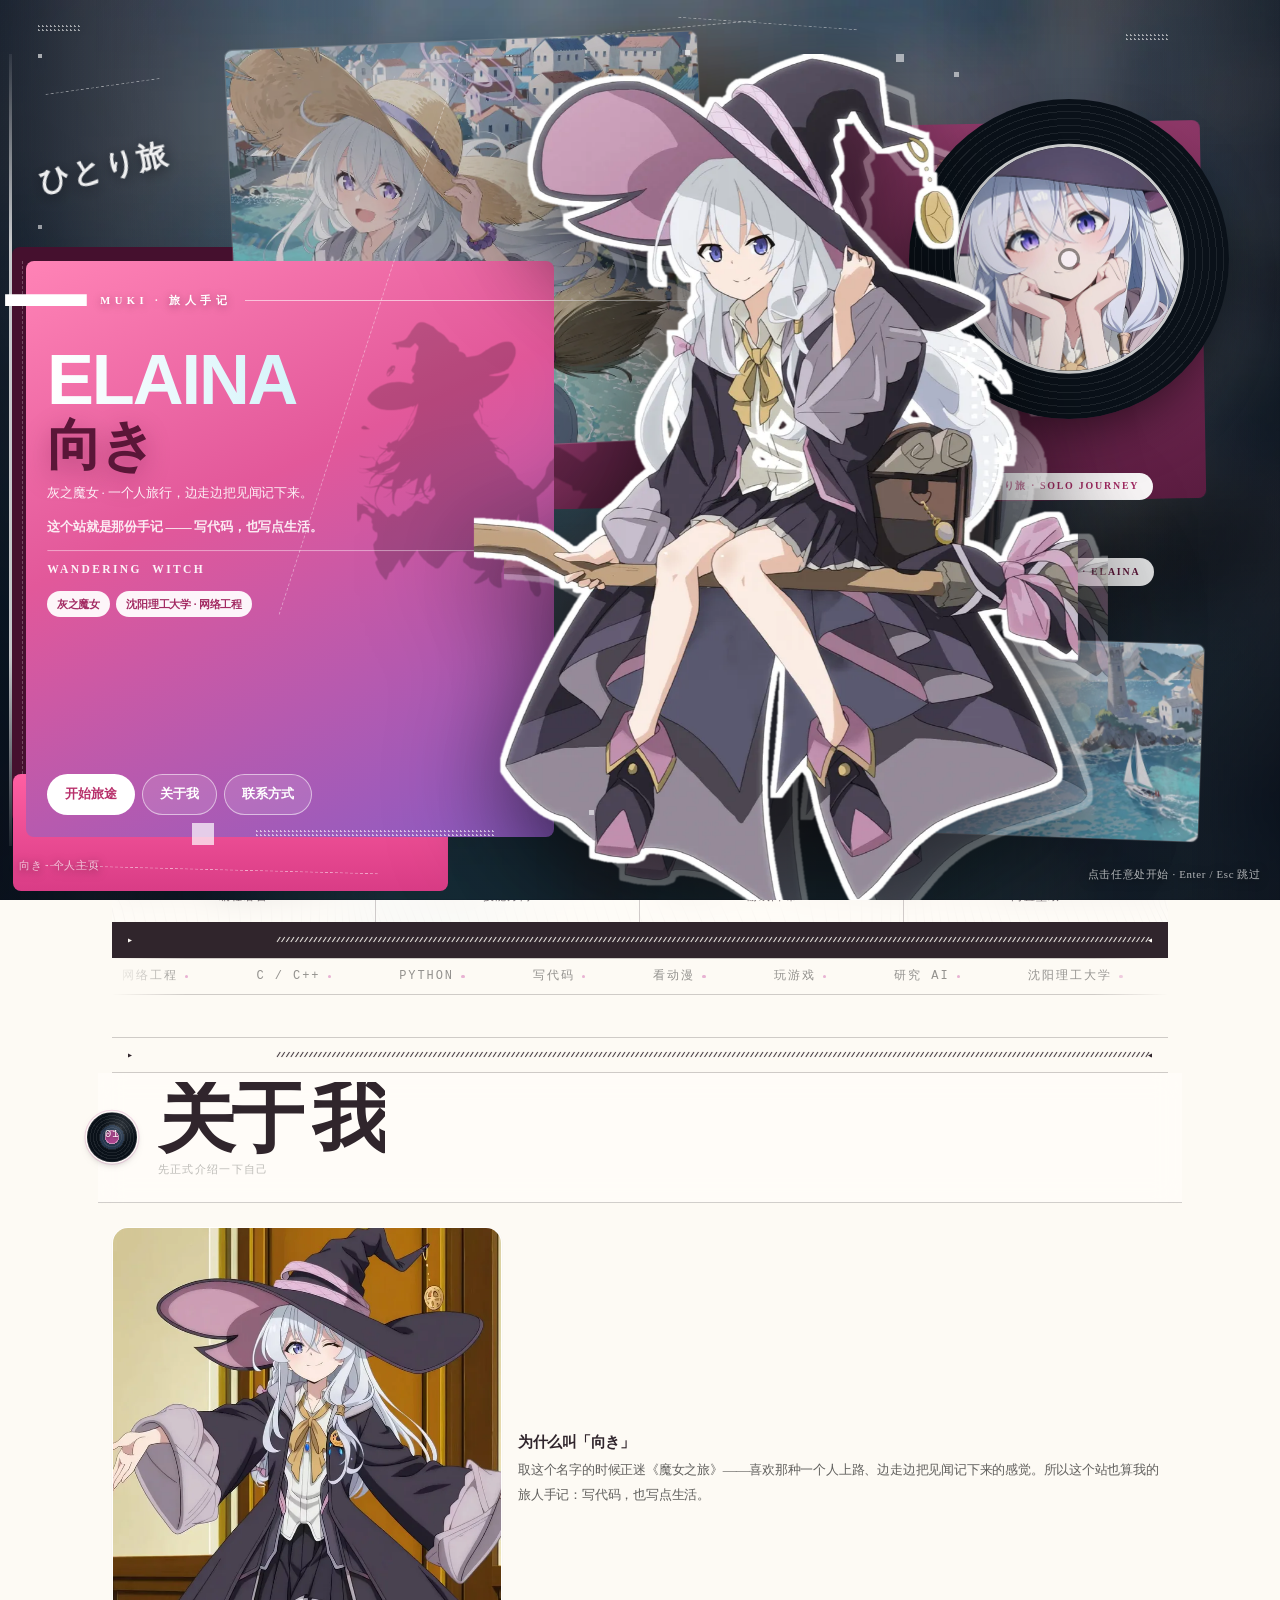
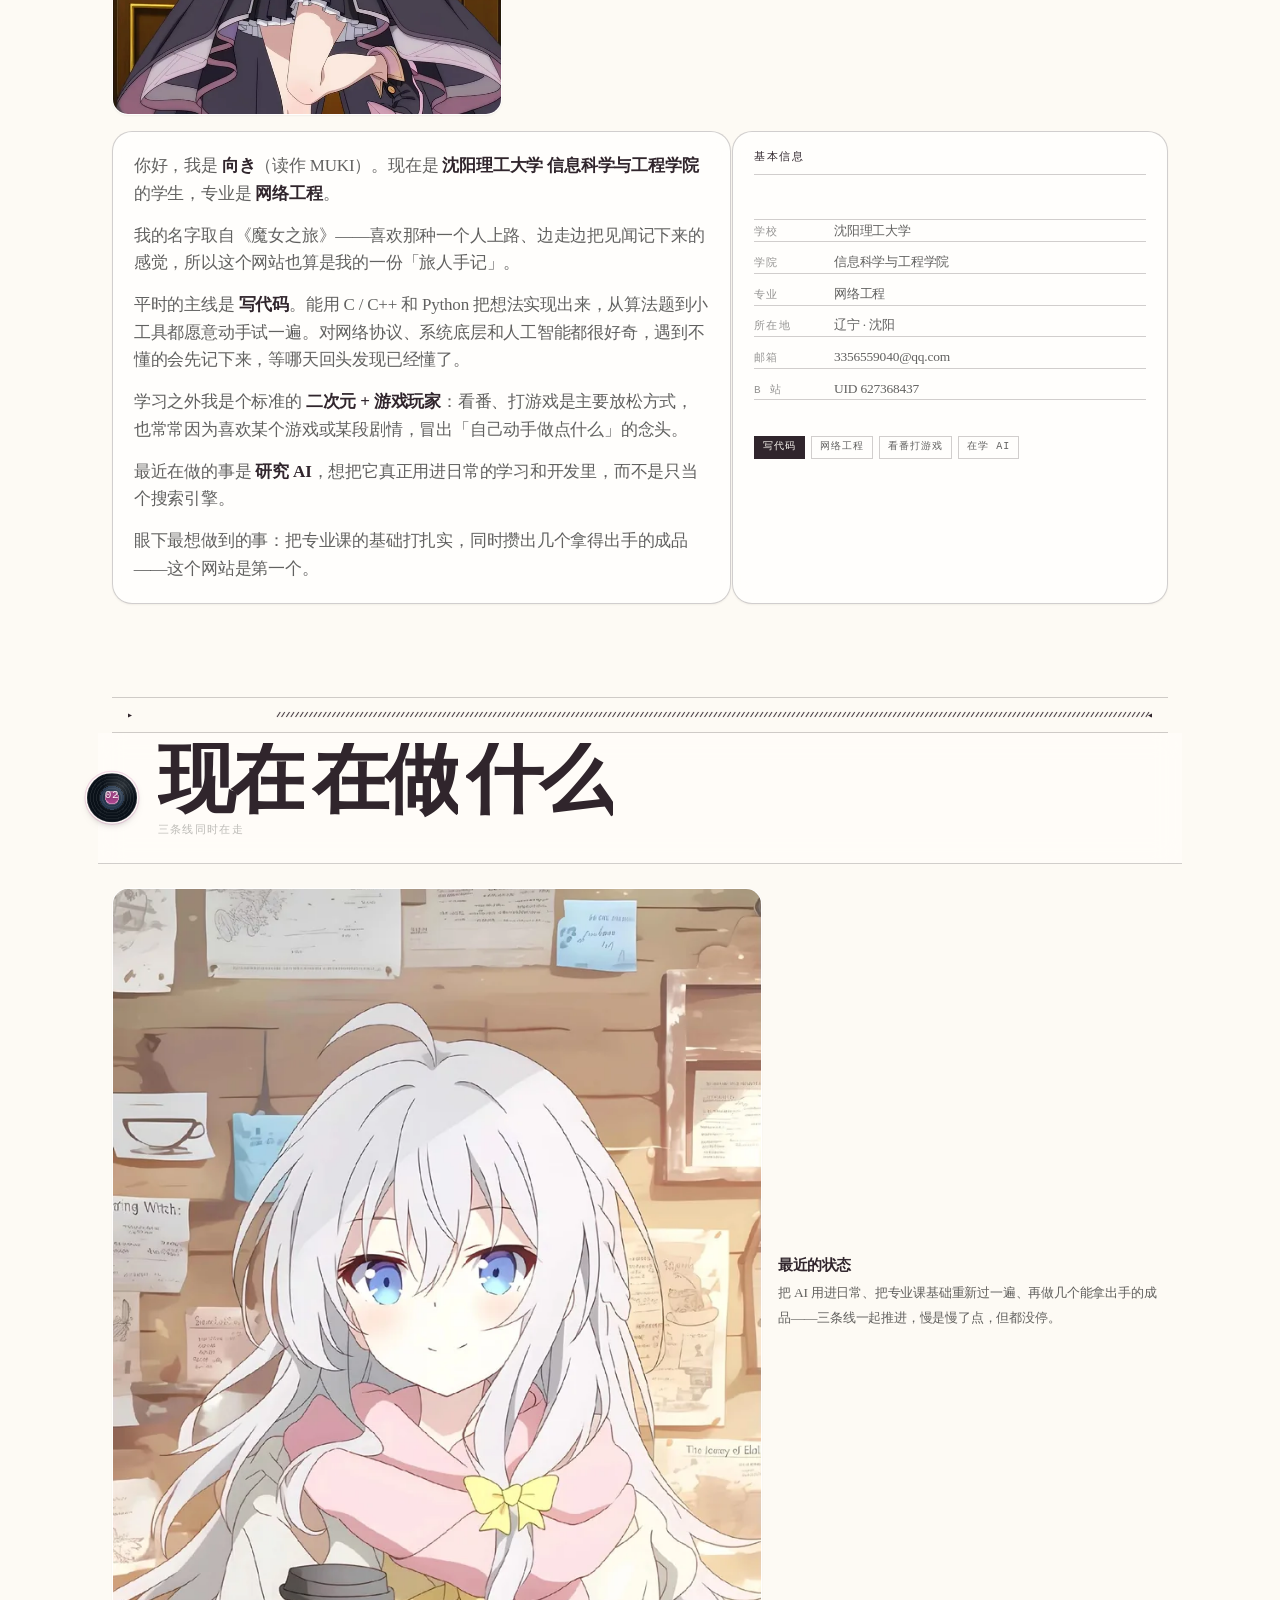
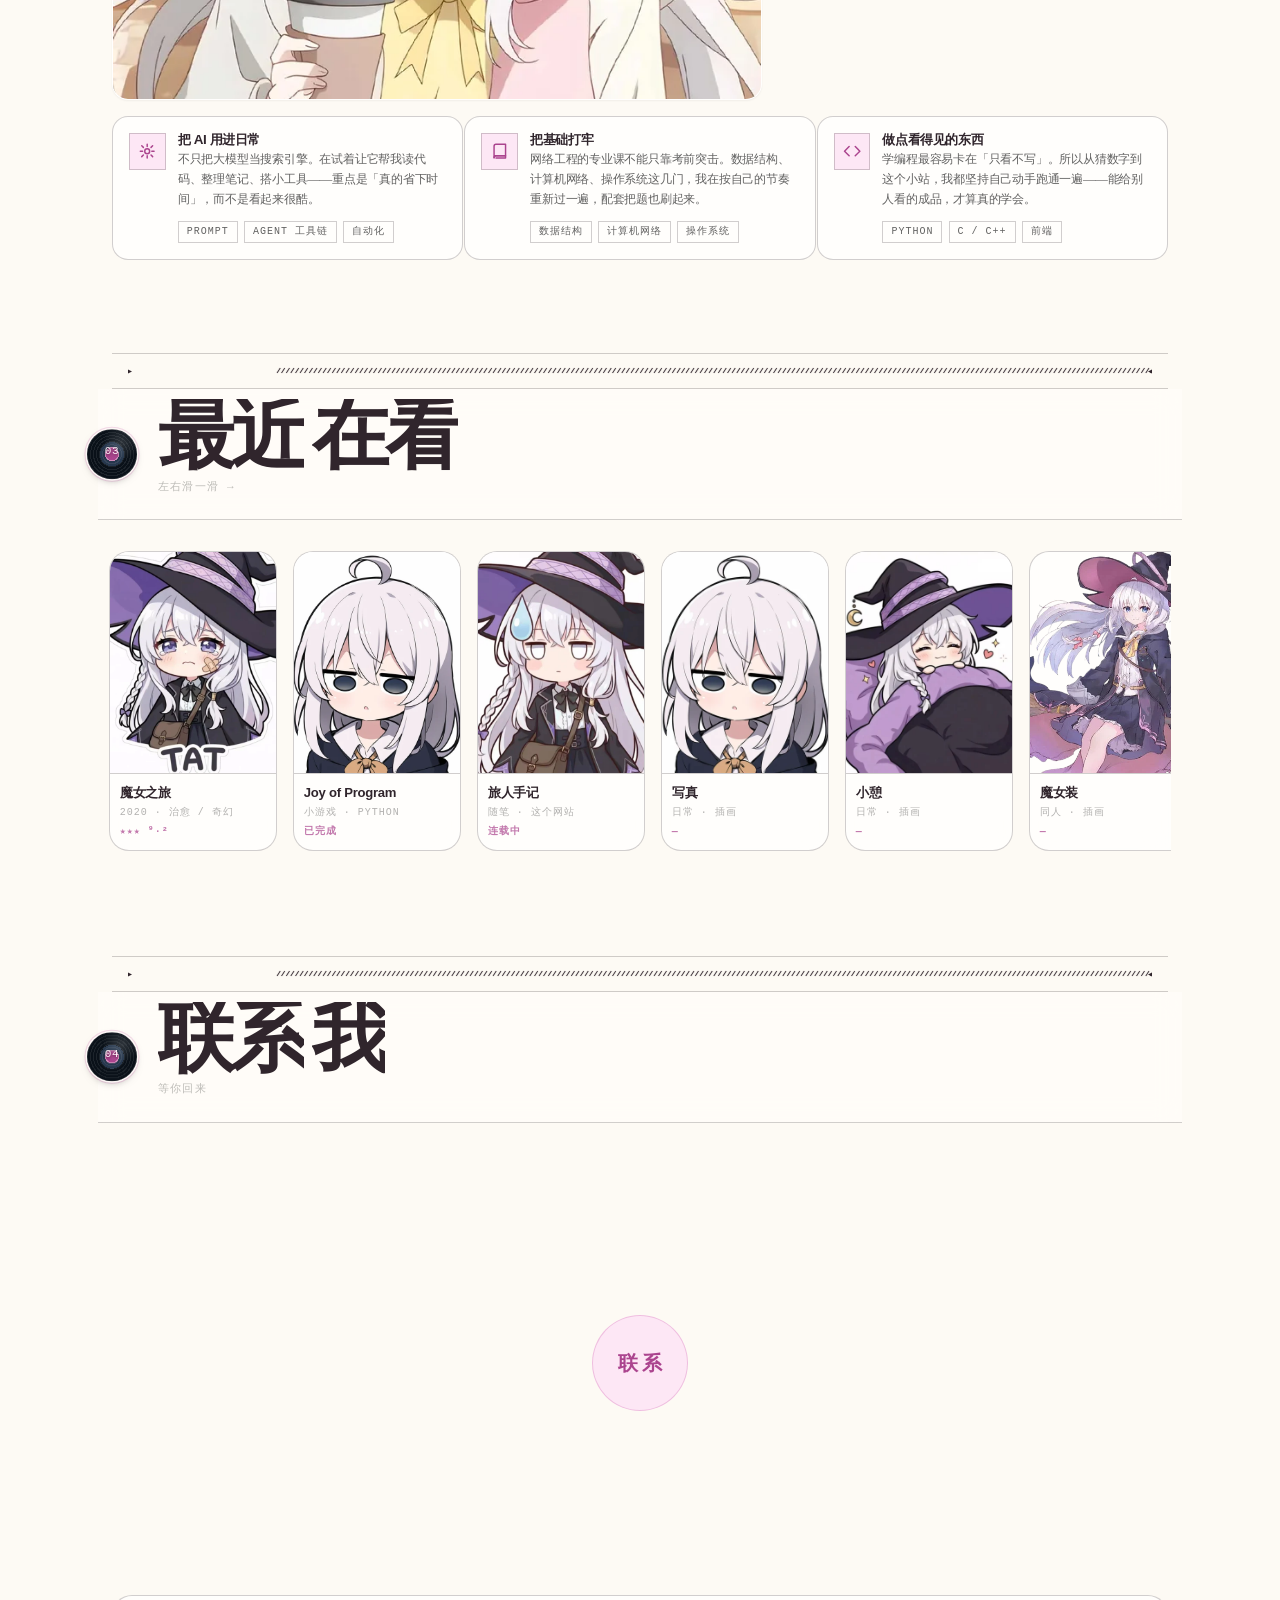
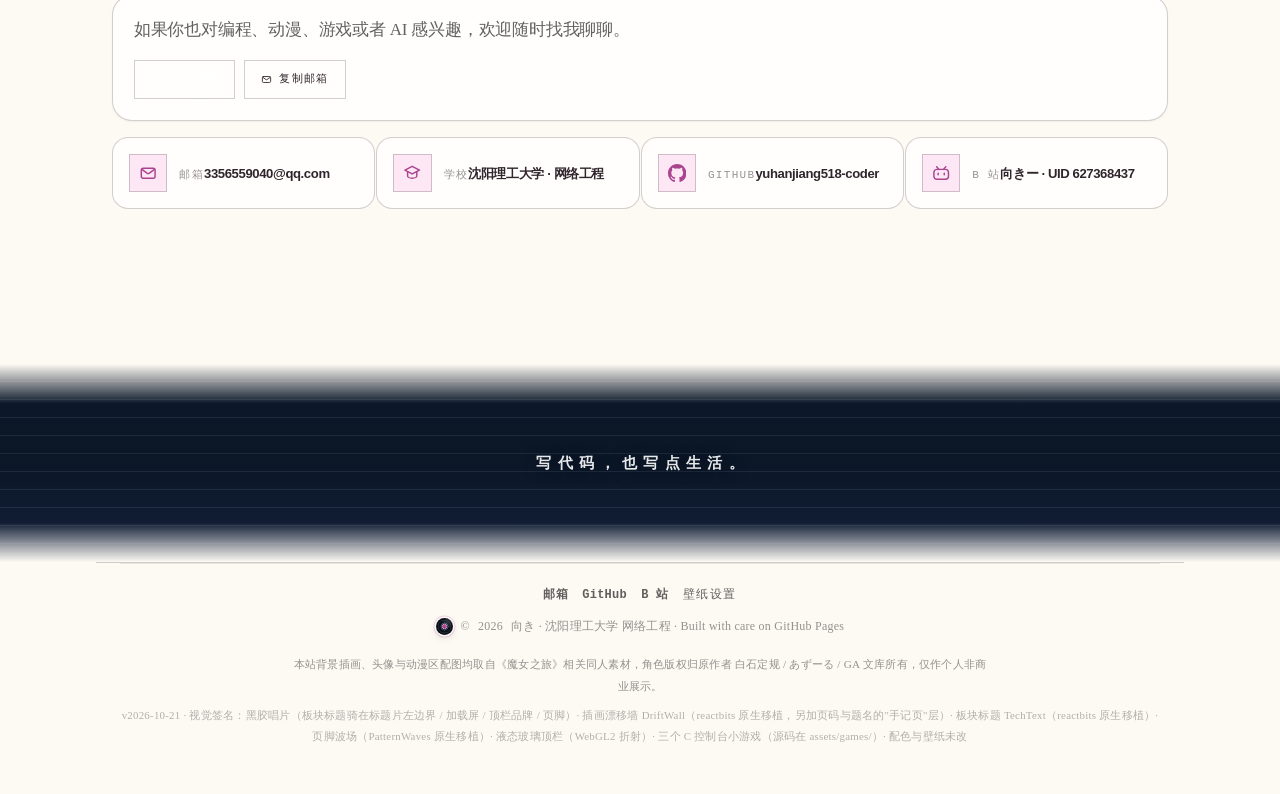
==== commit 092ba571: "feat(signature): 记号进入内容件 —— 项目卡曲目号 / 时间轴节点 / 签等牌 / 技能标签" ====
--- a/index.html
+++ b/index.html
@@ -51,7 +51,7 @@
 }
 </script>
 <link rel="stylesheet" href="style.css?v=20261021d">
-<link rel="stylesheet" href="aw.css?v=20261021a">
+<link rel="stylesheet" href="aw.css?v=20261021b">
 <!-- 无 JS / JS 慢时内容保持可见：隐藏初始态只在本行执行后生效 -->
 <script>document.documentElement.classList.add('js')</script>
 <!-- 没有 JS 时开始界面永远不会退场，所以直接不显示它 -->
@@ -1193,7 +1193,7 @@
   <button class="artbox-btn" type="button" data-dir="next" aria-label="下一张">▶</button>
 </div>
 
-<script src="script.js?v=20261018k"></script>
+<script src="script.js?v=20261021a"></script>
 <script src="aw.js?v=20261018j" defer></script>
 <script src="pattern-waves.js?v=20261020u" defer></script>
 <script src="tech-text.js?v=20261020u" defer></script>
--- a/style.css
+++ b/style.css
@@ -4389,31 +4389,41 @@
      ③ 404 页的品牌行（那边单独写了一份，因为它不加载本文件）
    ===================================================================== */
 
-.sig-disc,
-.sec-idx,
-.load-mark::before,
-.foot-sign::before {
-  /* 中央标签的半径。板块编号要当"曲目号"坐进去，所以那一处在 aw.css 单独调大。 */
+/* 签名的三个变量：盘面、亮边、中央标签的半径。
+   定义在 :root 上，各处只改 --sig-label / --sig-ink 两个值 ——
+   因为自定义属性是"用到哪算到哪"：--sig-disc 里的 var(--sig-label)
+   会在**使用它的那个元素**上解析，所以子元素自己声明就能覆盖。
+   于是同一段盘面代码在 1rem 和 6.6rem 上都成立。 */
+:root {
   --sig-label: 17%;
-  background:
+  --sig-ink: var(--primary-deep);
+  --sig-disc:
     /* 最上面那层：偏心的反光，让盘面有弧度而不是一块平色 */
     radial-gradient(circle at 68% 26%, rgb(255 255 255 / 15%), transparent 36%),
-    /* 中央标签 */
+    /* 中央标签 + 一圈比标签略浅的环 */
     radial-gradient(circle at 50% 50%,
-      var(--primary-deep) 0 var(--sig-label),
-      color-mix(in oklab, var(--primary) 62%, #fff) var(--sig-label) calc(var(--sig-label) + 2.6%),
+      var(--sig-ink) 0 var(--sig-label),
+      color-mix(in oklab, var(--sig-ink) 62%, #fff) var(--sig-label) calc(var(--sig-label) + 2.6%),
       transparent calc(var(--sig-label) + 3%)),
     /* 纹路：1px 亮线 + 3px 间隔，尺寸一变密就跟真唱片一样变细 */
     repeating-radial-gradient(circle at 50% 50%,
       rgb(255 255 255 / 8%) 0 1px, transparent 1px 3px),
     /* 盘面本体 */
     radial-gradient(circle at 50% 50%, #26374d 0 34%, #0a1119 34% 100%);
-  border-radius: 50%;
   /* 一圈亮边 —— 这是开屏那张立绘的白描边换算到小尺寸上的写法 */
-  box-shadow:
+  --sig-ring:
     0 0 0 1.5px color-mix(in oklab, var(--card-solid) 90%, transparent),
     0 0 0 2.5px color-mix(in oklab, var(--primary) 26%, transparent),
     0 3px 10px -4px rgb(0 0 0 / 55%);
+}
+
+.sig-disc,
+.sec-idx,
+.load-mark::before,
+.foot-sign::before {
+  background: var(--sig-disc);
+  border-radius: 50%;
+  box-shadow: var(--sig-ring);
 }
 
 /* ---------- ① 加载屏：头像 = 唱片标签 ---------- */
--- a/aw.css
+++ b/aw.css
@@ -883,3 +883,114 @@
     padding-bottom: .2rem;
   }
 }
+
+/* ------------------------------------------------------------------------
+   10b. 视觉签名往下压一层：进到内容件里
+   ------------------------------------------------------------------------
+   上面第 10 节把唱片铺在了"界面件"上（板块标题、加载屏、页脚）——
+   那是设计系统。这一节把它放进**内容本身**：项目卡、学习路线的节点、
+   抽签的签等牌、技能标签。同一个记号出现在"正在讲的东西"上，才叫品牌。
+
+   盘面用的是 style.css 第 19 节那两个变量（--sig-disc / --sig-ring），
+   这里只改 --sig-label（中央标签多大）和 --sig-ink（标签什么颜色）。
+   ------------------------------------------------------------------------ */
+
+/* ---- 项目卡：封面左下角一枚唱片，标签里是它在列表里的曲目号 ---- */
+/* 用 CSS 计数器，不写死数字：以后加卡片，编号自己会接上。
+   注意这里把 aw 原来那条 grayscale 滤镜从 .proj-cover 挪到了 img 上 ——
+   滤镜会连伪元素一起吃掉，唱片会被一起洗淡。观感完全一样，只是作用对象换了。 */
+html[data-skin="aw"] .proj-grid { counter-reset: sig-track; }
+html[data-skin="aw"] .proj { counter-increment: sig-track; }
+html[data-skin="aw"] .proj-cover { position: relative; filter: none; }
+html[data-skin="aw"] .proj-cover img {
+  filter: grayscale(.3) contrast(1.05);
+  transition: filter .45s var(--ease-out);
+}
+html[data-skin="aw"] .proj:hover .proj-cover img { filter: none; }
+html[data-skin="aw"] .proj-cover::after {
+  content: counter(sig-track, decimal-leading-zero);
+  --sig-label: 46%;
+  position: absolute;
+  left: .7rem;
+  bottom: .7rem;
+  z-index: 2;
+  width: 2.2rem;
+  height: 2.2rem;
+  display: grid;
+  place-items: center;
+  font-family: var(--aw-mono);
+  font-size: .68rem;
+  font-weight: 700;
+  line-height: 1;
+  letter-spacing: .04em;
+  color: #fff2f8;
+  text-shadow: 0 1px 3px rgb(40 6 26 / 65%);
+  background: var(--sig-disc);
+  border-radius: 50%;
+  box-shadow: var(--sig-ring);
+  transition: transform .35s var(--ease-out);
+}
+html[data-skin="aw"] .proj:hover .proj-cover::after { transform: scale(1.08); }
+
+/* ---- 学习路线：时间轴的节点 ---- */
+/* aw 原来这里是一个 .45rem 的实心小方块。改成唱片之后，"路线"读起来是
+   一串曲目 —— 和标题上的编号是同一套语法。 */
+html[data-skin="aw"] .tl-item::before {
+  content: '';
+  --sig-label: 44%;
+  position: absolute;
+  top: 1.18rem;
+  left: 0;
+  width: .95rem;
+  height: .95rem;
+  background: var(--sig-disc);
+  border-radius: 50%;
+  box-shadow: var(--sig-ring);
+}
+
+/* ---- 抽签结果：签等牌就是一张唱片 ---- */
+/* 等级坐在中央标签里，"第 N 签"就是这一面的曲目号 —— 这张唱片本来就是
+   抽出来的那支签，两个东西天然是一回事。--sig-ink 由 JS 从 --grad 里抠出来。 */
+html[data-skin="aw"] .fr-rank {
+  --sig-label: 44%;
+  width: 6.6rem;
+  height: 6.6rem;
+  display: grid;
+  place-items: center;
+  align-content: center;
+  gap: .1rem;
+  padding: 0;
+  font-size: clamp(1.1rem, 4.4vw, 1.45rem);
+  border-radius: 50%;
+  background: var(--sig-disc);
+  color: #fff;
+  text-shadow: 0 1px 4px rgb(0 0 0 / 45%);
+  box-shadow: var(--sig-ring);
+}
+html[data-skin="aw"] .fr-rank small {
+  font-size: .5em;
+  font-weight: 700;
+  letter-spacing: .04em;
+  opacity: .95;
+}
+
+/* ---- 技能标签：每一枚标签前面一枚小唱片 ---- */
+/* 标签墙一次落下 24 个，尺寸只能给到 .78rem —— 但盘面是矢量的，
+   再小也还是"深盘 + 浅心"，和标题上那枚是同一个东西。 */
+html[data-skin="aw"] .tw-chip { padding-left: 1.5rem; }
+html[data-skin="aw"] .tw-chip::before {
+  content: '';
+  /* 标签只有 .78rem 高，标签中心得让小一号 —— 大了就只剩一个粉点，
+     看不出"深盘 + 浅心"，那和普通圆点子弹头没区别。 */
+  --sig-label: 28%;
+  position: absolute;
+  left: .45rem;
+  top: 50%;
+  transform: translateY(-50%);
+  width: .9rem;
+  height: .9rem;
+  background: var(--sig-disc);
+  border-radius: 50%;
+  box-shadow: 0 0 0 1px color-mix(in oklab, var(--card-solid) 82%, transparent);
+  pointer-events: none;
+}
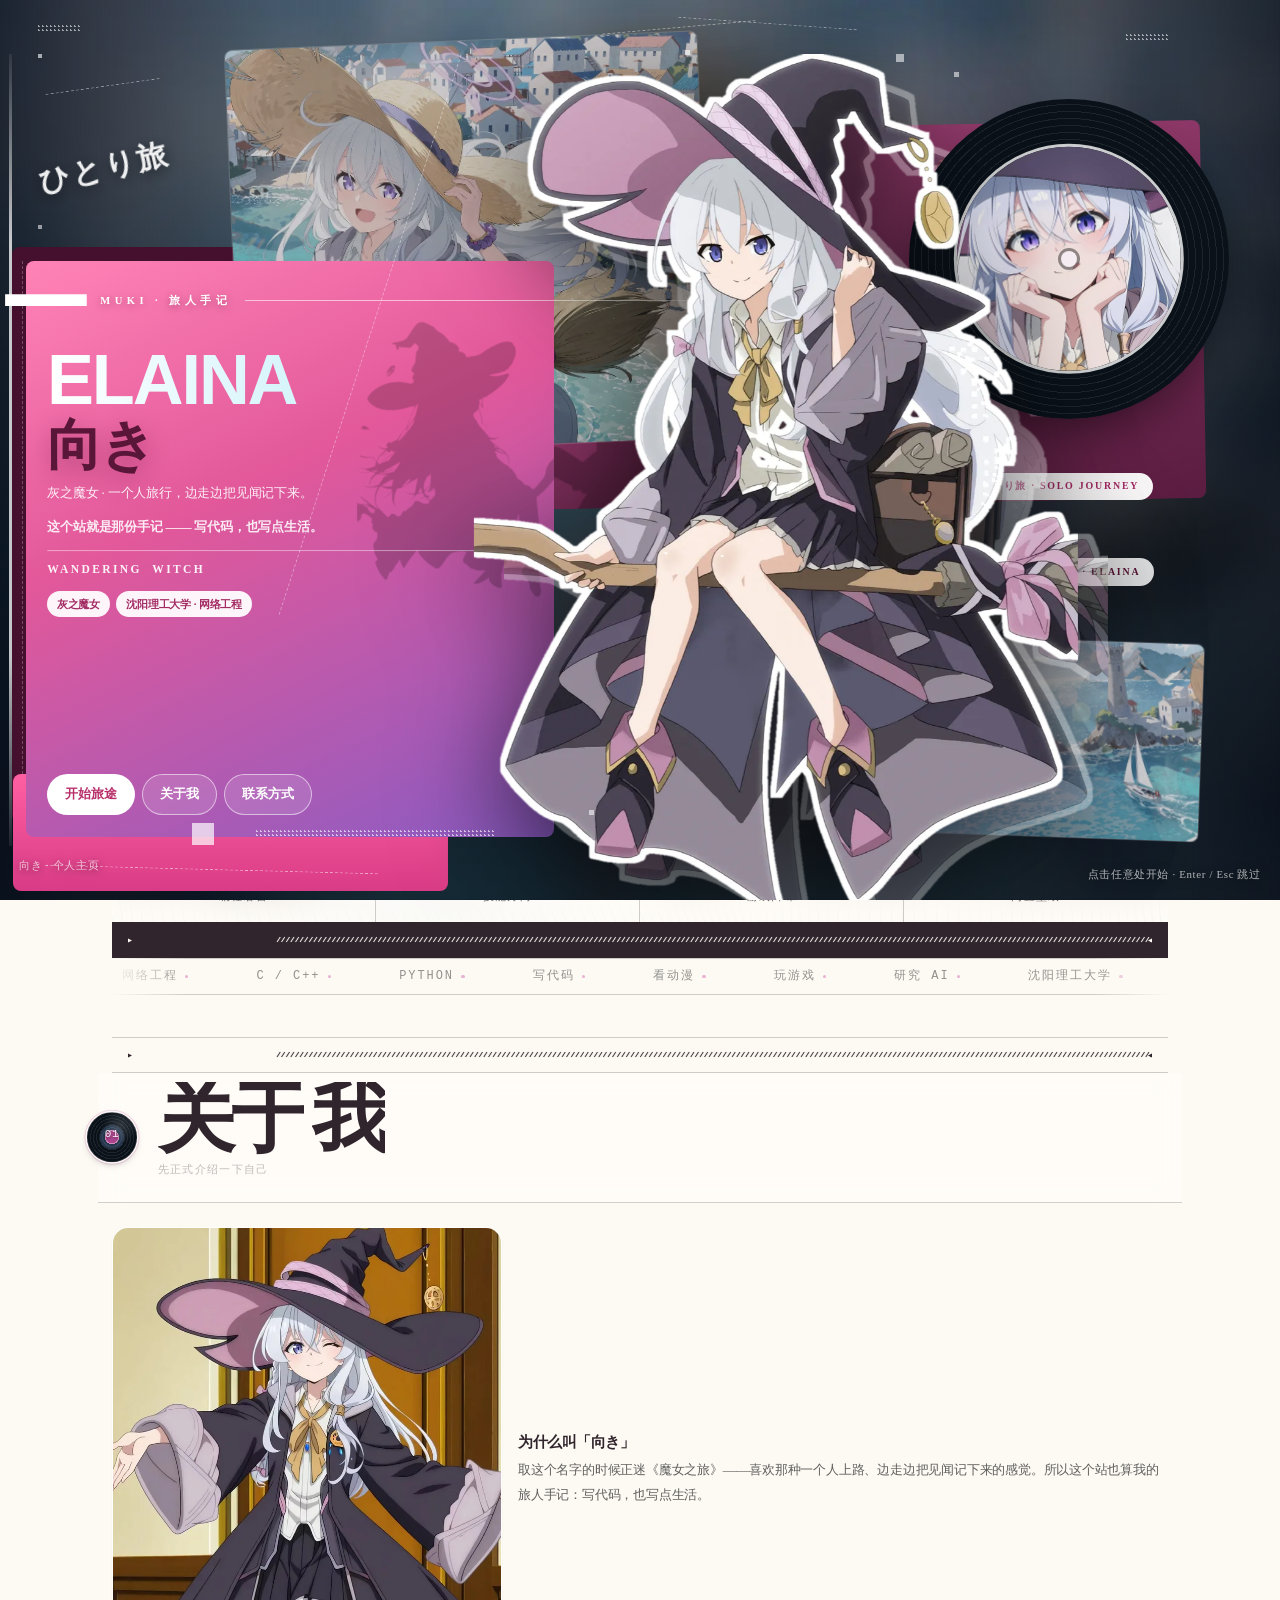
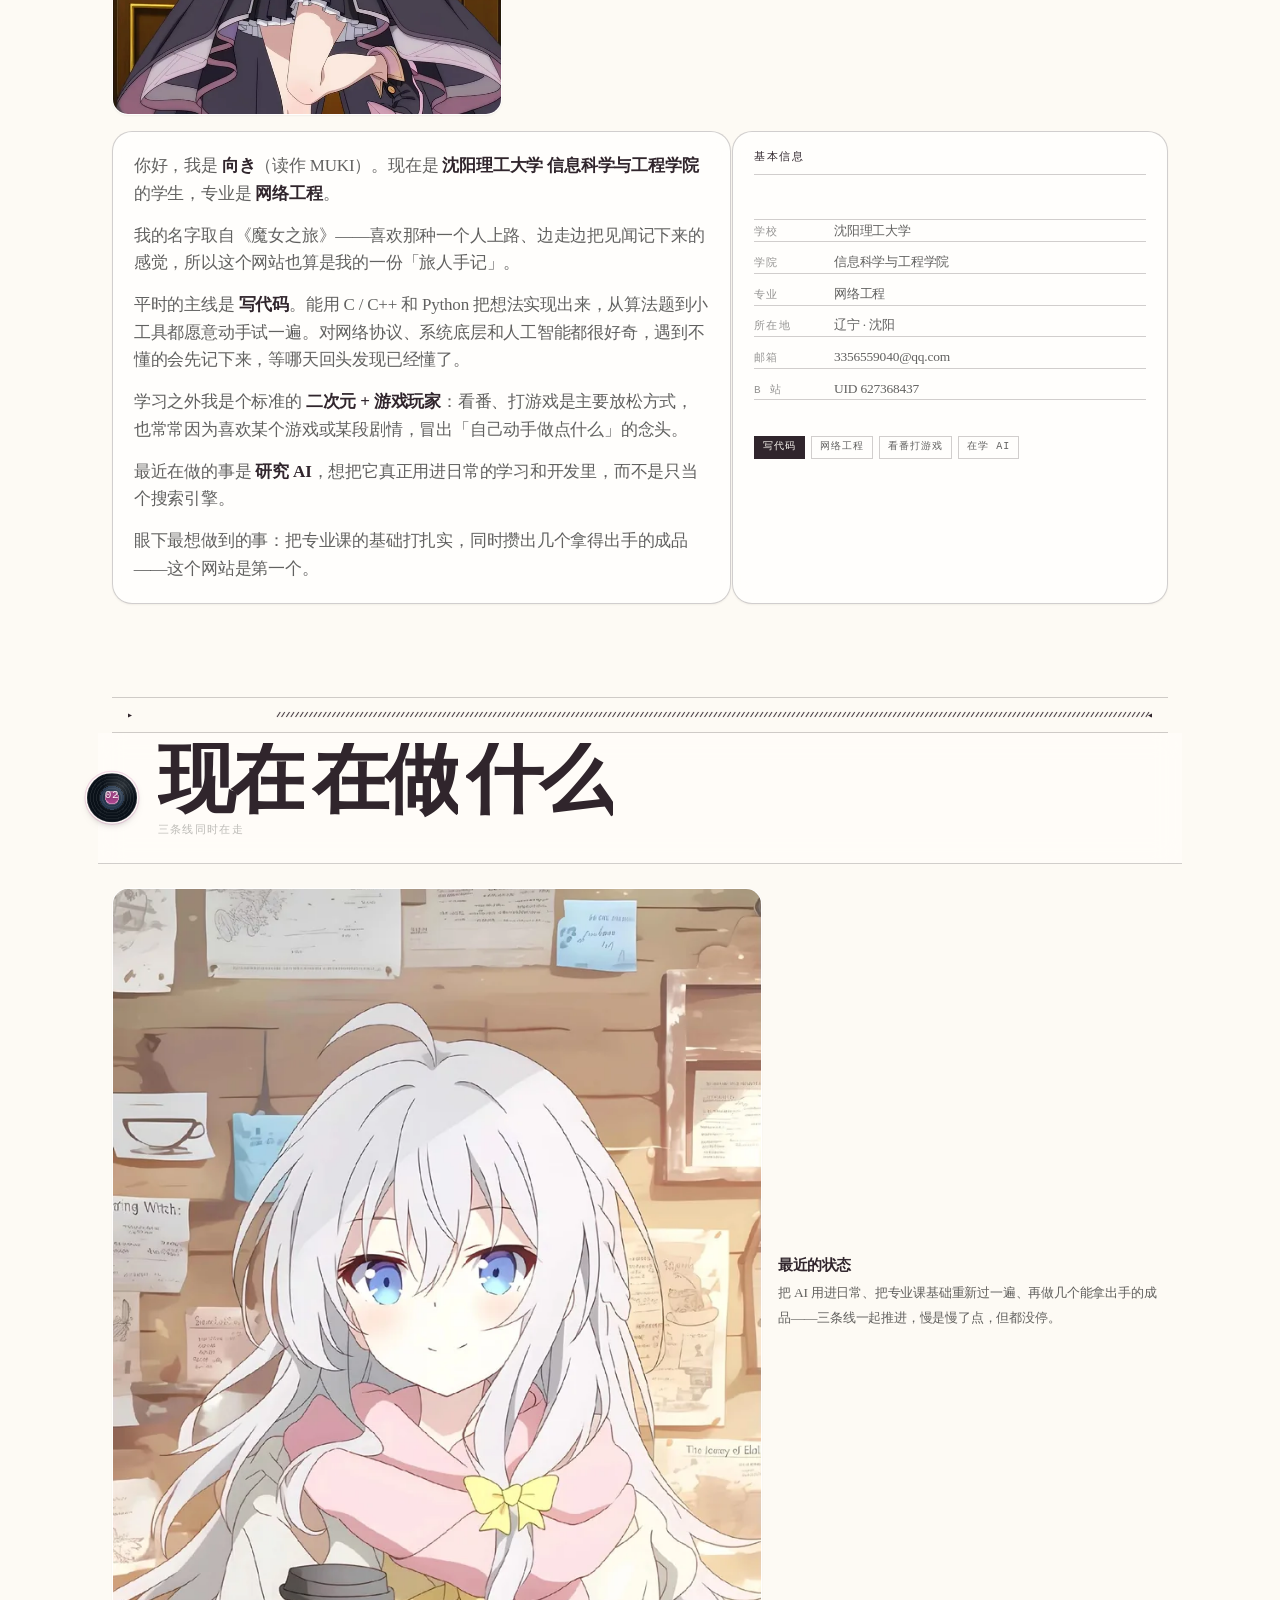
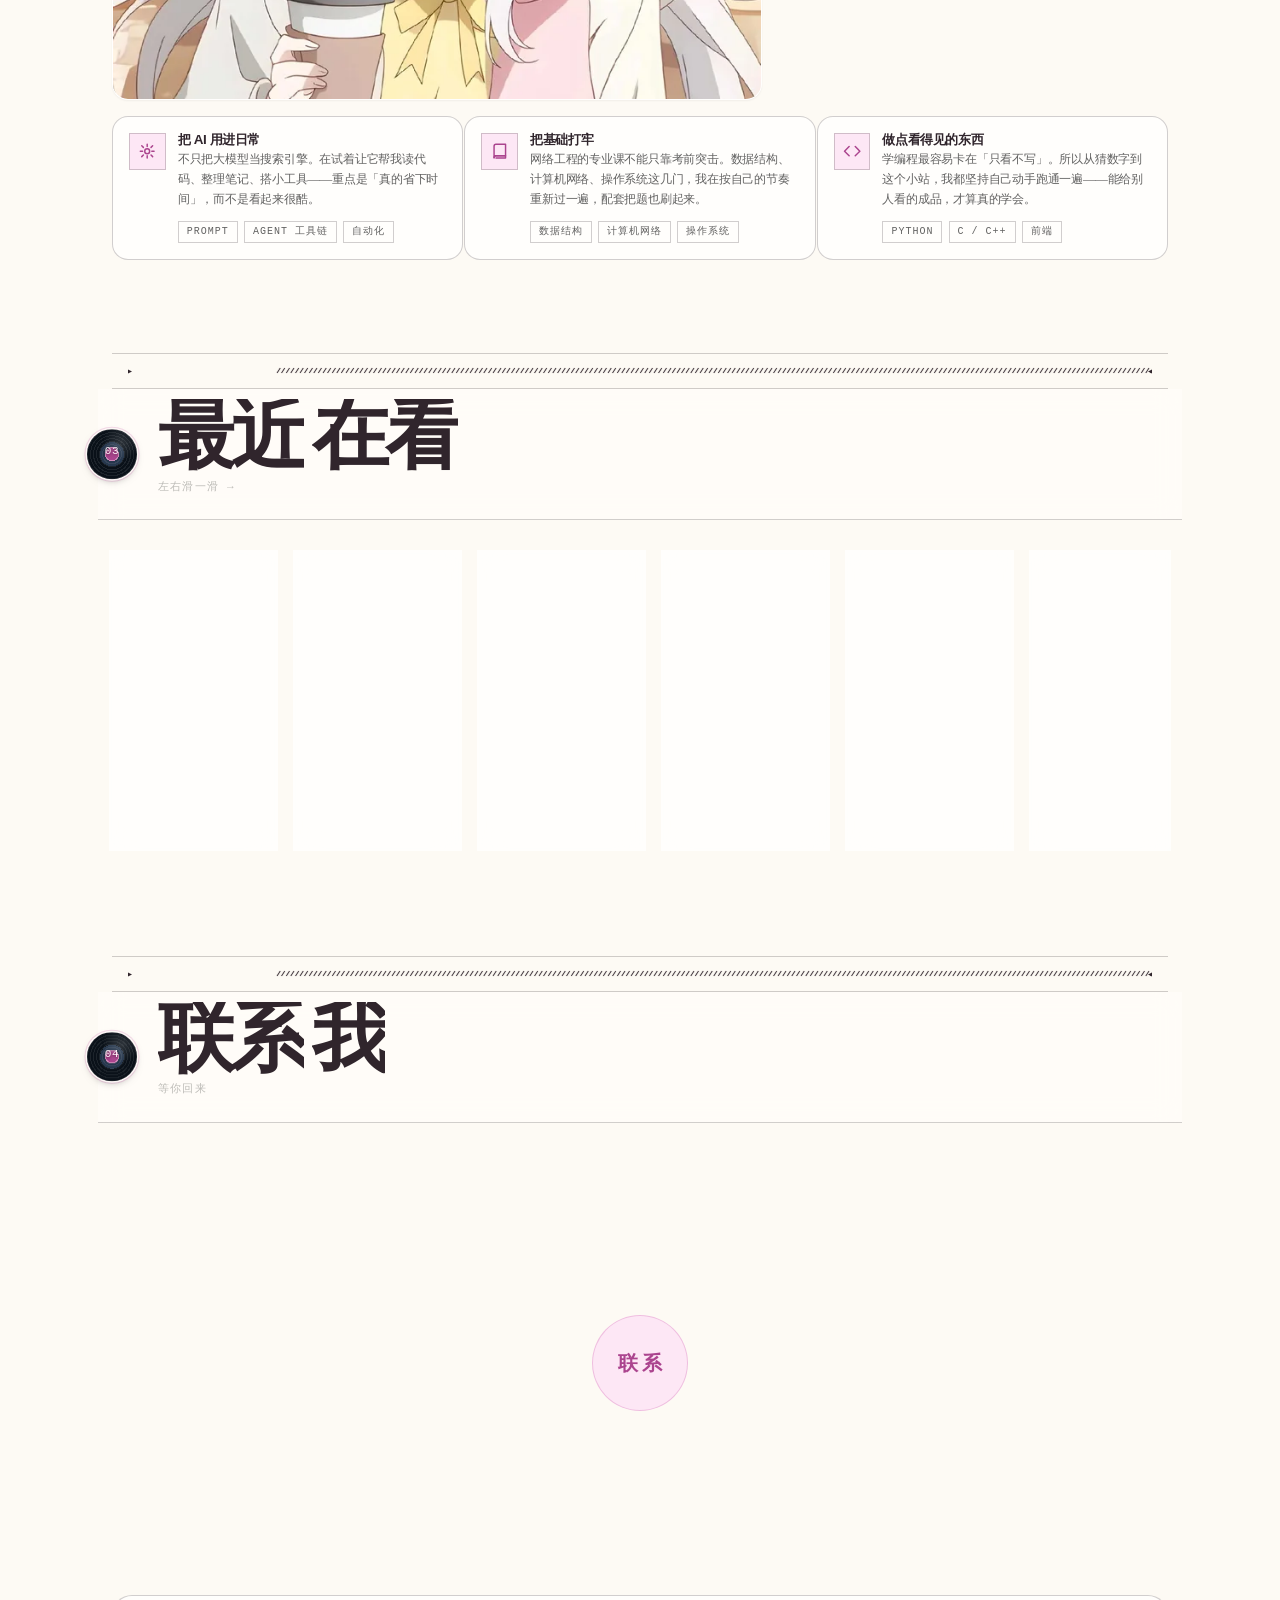
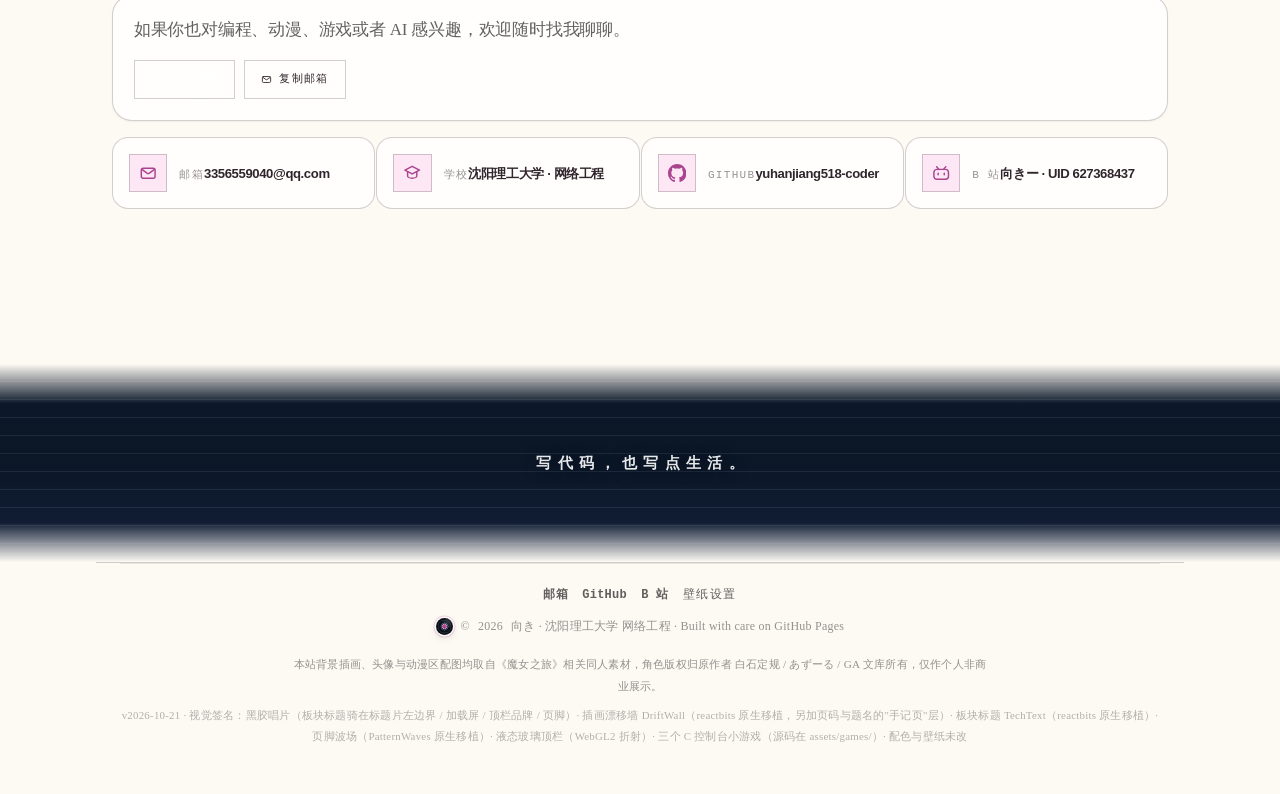
==== commit e35405c5: "feat(works): 终端回放 + 关键代码（可验证性）；perf: 首屏 4.08MB→2.24MB，og 图 355KB→79KB" ====
--- a/index.html
+++ b/index.html
@@ -1,1204 +1,1216 @@
-<!DOCTYPE html>
-<html lang="zh-CN" data-theme="light" data-skin="aw">
-<head>
-<meta charset="UTF-8">
-<meta name="viewport" content="width=device-width, initial-scale=1, viewport-fit=cover">
-<meta name="color-scheme" content="light dark">
-<meta name="description" content="向き（MUKI）的个人主页 —— 沈阳理工大学网络工程在读，记录学习路线、技能、项目与收藏。旅人手记主题，纯静态手写，写代码，也写点生活。">
-<meta name="author" content="向き / MUKI">
-<meta name="theme-color" content="#fdfaf4">
-<link rel="canonical" href="https://yuhanjiang518-coder.github.io/personal-site/">
-<title>向き · 写代码，也写点生活</title>
-<link rel="icon" type="image/png" href="assets/favicon-64.png">
-<link rel="apple-touch-icon" href="assets/avatar-round.webp">
-<!-- 有了 manifest 就能被"添加到主屏幕"，开起来是没有地址栏的独立窗口 -->
-<link rel="manifest" href="manifest.webmanifest">
-
-<!-- ==================== 分享卡片 ====================
-     个人主页最主要的传播路径是被人贴进微信 / QQ / 群里，
-     没有这组标签就是一条光秃秃的链接。图是 1200x630，站点自己的素材重排的，
-     不是截屏（截屏在 1.91:1 下会把按钮切掉）。改图跑 dev/gen-og.py。 -->
-<meta property="og:type" content="website">
-<meta property="og:site_name" content="向き · 旅人手记">
-<meta property="og:locale" content="zh_CN">
-<meta property="og:url" content="https://yuhanjiang518-coder.github.io/personal-site/">
-<meta property="og:title" content="向き · 写代码，也写点生活">
-<meta property="og:description" content="沈阳理工大学网络工程在读。学习路线、技能墙、项目与收藏，以及一些动画与游戏的口味。旅人手记主题，纯静态手写。">
-<meta property="og:image" content="https://yuhanjiang518-coder.github.io/personal-site/assets/og-cover.png">
-<meta property="og:image:type" content="image/png">
-<meta property="og:image:width" content="1200">
-<meta property="og:image:height" content="630">
-<meta property="og:image:alt" content="粉色板上写着 ELAINA 与“向き”，右侧是灰之魔女伊蕾娜的立绘">
-<meta name="twitter:card" content="summary_large_image">
-<meta name="twitter:title" content="向き · 写代码，也写点生活">
-<meta name="twitter:description" content="沈阳理工大学网络工程在读。学习路线、技能墙、项目与收藏，以及一些动画与游戏的口味。">
-<meta name="twitter:image" content="https://yuhanjiang518-coder.github.io/personal-site/assets/og-cover.png">
-<meta name="twitter:image:alt" content="粉色板上写着 ELAINA 与“向き”，右侧是灰之魔女伊蕾娜的立绘">
-
-<!-- 结构化数据：让搜索引擎能直接把"这个人是谁、在哪、会什么"读出来 -->
-<script type="application/ld+json">
-{
-  "@context": "https://schema.org",
-  "@type": "Person",
-  "name": "向き",
-  "alternateName": "MUKI",
-  "url": "https://yuhanjiang518-coder.github.io/personal-site/",
-  "image": "https://yuhanjiang518-coder.github.io/personal-site/assets/og-cover.png",
-  "description": "沈阳理工大学网络工程在读，记录学习路线、技能、项目与收藏。",
-  "affiliation": { "@type": "CollegeOrUniversity", "name": "沈阳理工大学" },
-  "knowsAbout": ["网络工程", "网络安全", "HTML", "CSS", "JavaScript", "Python", "C / C++"],
-  "sameAs": ["https://github.com/yuhanjiang518-coder"]
-}
-</script>
-<link rel="stylesheet" href="style.css?v=20261021d">
-<link rel="stylesheet" href="aw.css?v=20261021b">
-<!-- 无 JS / JS 慢时内容保持可见：隐藏初始态只在本行执行后生效 -->
-<script>document.documentElement.classList.add('js')</script>
-<!-- 没有 JS 时开始界面永远不会退场，所以直接不显示它 -->
-<noscript><style>.start { display: none !important; }</style></noscript>
-</head>
-<body data-wallpaper="dusk">
-
-<!-- ==================== 开始界面（标题画面） ====================
-     机制来自 baier233/bocchi-template-1.21.5 的 Misayos 主菜单，但把"设计感"的来源补回来了：
-     参考站好看是因为它有一张抠干净、带白描边的立绘 —— 立绘能骑在色块边缘上、
-     能在背后投一层硬剪影、能被塞进唱片里。只有满屏照片时这些都做不了。
-     于是：
-       · 主立绘用 pic58（坐帚全身，1500x2122，抠图 + 白描边烘焙进 alpha）；
-       · 唱片圈里放 pic36 的裁切（圆形裁切本来就不需要抠图）；
-       · 海边插画切成两块照片块参与构图（不再当全屏底图，只做压暗模糊的气氛层）；
-       · 色块、唱片、斜虚线、斜纹标注、硬剪影 —— 参考站那套元素一个不少。 -->
-<div class="start" id="startScreen" role="dialog" aria-modal="true" aria-label="开始界面">
-  <img class="start-photo" src="assets/elaina/start-photo.webp?v=20261019b"
-       srcset="assets/elaina/start-photo-sm.webp?v=20261019b 750w, assets/elaina/start-photo.webp?v=20261019b 1500w"
-       sizes="100vw" alt="" width="1500" height="850" fetchpriority="high" decoding="async">
-  <div class="start-scrim" aria-hidden="true"></div>
-
-  <!-- 0. 与粉板拼在一起的三块大色块。
-       立体感来自"错位 + 每块色调不同 + 边界是硬的"，不是靠加阴影（参考站的色块本来就是平的）。
-       放在照片块之前，所以照片块会盖在它们上面。 -->
-  <div class="start-slab start-slab--back" aria-hidden="true"></div>
-  <div class="start-slab start-slab--deep" aria-hidden="true">
-    <!-- 放大暗影住在色块里：参考站的剪影也是被色板裁住的，不是飘在外面的灰雾 -->
-    <img class="start-tachie--ghost" src="assets/elaina/tachie-a.webp" alt="" width="989" height="1400">
-  </div>
-  <div class="start-slab start-slab--hot" aria-hidden="true"></div>
-
-  <!-- 0b. 细长的白色色块：参考站里那是同一件东西的三种形态 ——
-       一段粗白条、一行宽字距小字、一条继续往右的细线，共处同一条轴。
-       它从粉板左边框外面起笔，所以会跨过色块边界。 -->
-  <div class="start-edge" aria-hidden="true"></div>
-  <div class="start-ruling" aria-hidden="true"><i></i><span>MUKI · 旅人手记</span><b></b></div>
-  <p class="start-chip" aria-hidden="true">ひとり旅 · SOLO JOURNEY</p>
-  <p class="start-chip start-chip--b" aria-hidden="true">灰の魔女 · ELAINA</p>
-
-  <!-- 1. 两块照片块（海边插画的两个取景，斜着切进版面） -->
-  <figure class="start-panel start-panel--a" aria-hidden="true">
-    <img src="assets/elaina/start-panel-a.webp" alt="" width="900" height="776" fetchpriority="high" decoding="async">
-  </figure>
-  <figure class="start-panel start-panel--b" aria-hidden="true">
-    <img src="assets/elaina/start-panel-b.webp" alt="" width="700" height="494" loading="lazy" decoding="async">
-  </figure>
-
-  <!-- 2. 唱片：圆心里是另一张立绘 -->
-  <div class="start-record" aria-hidden="true">
-    <span class="start-record__spin">
-      <span class="start-record__grooves"></span>
-      <img src="assets/elaina/start-portrait.webp?v=20261019b" alt="" width="900" height="900">
-      <span class="start-record__label"></span>
-    </span>
-  </div>
-
-  <!-- 2. 立绘：先影子（纯剪影 + 位移），再本体。两张是同一个文件，只是滤镜不同。 -->
-  <img class="start-tachie start-tachie--shadow" src="assets/elaina/tachie-a.webp" alt="" width="989" height="1400" aria-hidden="true">
-  <img class="start-tachie" src="assets/elaina/tachie-a.webp"
-       srcset="assets/elaina/tachie-a-sm.webp 494w, assets/elaina/tachie-a.webp 989w"
-       sizes="(max-width: 900px) 60vw, 42vw" alt="" width="989" height="1400">
-
-  <!-- 3. 色块：文字与按钮都压在这块平色上（参考站那块粉板的位置） -->
-  <div class="start-block start-block--big">
-    <!-- 粉板里的剪影。这里用旧版那张骑帚立绘（start-char）而不是主立绘：
-         姿势不一样，两个剪影才不会像同一个印章盖了两遍；顺带把这张一直没用上的图接回版面。 -->
-    <img class="start-silhouette" src="assets/elaina/start-char.webp" alt="" width="620" height="907" aria-hidden="true">
-    <div class="start-text">
-      <!-- 窄屏专用：桌面那条规制线是绝对定位、跨色块边界的，手机上没地方跨，
-           所以另给一份在文档流里的，宽度跟着卡片走。 -->
-      <div class="start-ruling start-ruling--inline" aria-hidden="true"><i></i><span>MUKI · 旅人手记</span><b></b></div>
-      <h1 class="start-title"><span>ELAINA</span><span>向き</span></h1>
-      <p class="start-info">灰之魔女 · 一个人旅行，边走边把见闻记下来。</p>
-      <p class="start-info start-info--2">这个站就是那份手记 —— 写代码，也写点生活。</p>
-      <span class="start-rule"></span>
-      <p class="start-deco">WANDERING&nbsp;&nbsp;WITCH</p>
-      <div class="start-tags"><span>灰之魔女</span><span>沈阳理工大学 · 网络工程</span></div>
-    </div>
-
-    <!-- 4. GUI 层 -->
-    <div class="start-gui">
-      <button class="start-btn start-btn--primary" type="button" id="startGo">开始旅途</button>
-      <button class="start-btn" type="button" data-start-go="about">关于我</button>
-      <button class="start-btn" type="button" data-start-go="contact">联系方式</button>
-    </div>
-  </div>
-
-  <!-- 5. 描边元素：虚线 / 方块 / 斜条纹（参考站那套标注） -->
-  <div class="start-strokes" aria-hidden="true">
-    <span class="start-dash start-dash--1"></span>
-    <span class="start-dash start-dash--2"></span>
-    <span class="start-dash start-dash--3"></span>
-    <span class="start-dash start-dash--4"></span>
-    <span class="start-dash start-dash--5"></span>
-    <span class="start-dash start-dash--steep"></span>
-    <span class="start-sq start-sq--big"></span>
-    <span class="start-blinds start-blinds--3"></span>
-    <span class="start-sq start-sq--dot"></span>
-    <span class="start-sq start-sq--grow"></span>
-    <span class="start-sq start-sq--b3"></span>
-    <span class="start-sq start-sq--d1"></span>
-    <span class="start-sq start-sq--d2"></span>
-    <span class="start-sq start-sq--d3"></span>
-    <span class="start-sq start-sq--d4"></span>
-    <span class="start-blinds start-blinds--1"></span>
-    <span class="start-blinds start-blinds--2"></span>
-  </div>
-
-  <p class="start-hand" aria-hidden="true">ひとり旅</p>
-  <p class="start-foot start-foot--l">向き · 个人主页</p>
-  <p class="start-foot start-foot--r">点击任意处开始 · Enter / Esc 跳过</p>
-</div>
-
-<!-- ==================== 背景层 ==================== -->
-<div id="bg-layer" aria-hidden="true"></div>
-<div id="bg-veil" aria-hidden="true"></div>
-<canvas id="stars" aria-hidden="true"></canvas>
-
-<!-- ==================== 加载屏 ==================== -->
-<div id="loader" role="status" aria-live="polite" aria-label="页面加载中">
-  <div class="load-inner">
-    <div class="load-mark">
-      <svg class="load-ring" viewBox="0 0 50 50" aria-hidden="true">
-        <circle class="trk" cx="25" cy="25" r="22"></circle>
-        <circle class="bar" id="loadArc" cx="25" cy="25" r="22"></circle>
-      </svg>
-      <img src="assets/avatar.webp" alt="" width="48" height="48">
-    </div>
-    <p class="load-name">向 き</p>
-    <div class="load-track" aria-hidden="true"><i id="loadBar"></i></div>
-    <p class="load-sub"><span id="loadMsg">正在准备…</span> · <span class="load-pct"><span id="loadPct">0</span>%</span></p>
-  </div>
-</div>
-
-<!-- 三色幕布（开屏 + 切页共用）。标签是转场时报出目标页的"章节牌" -->
-<div id="curtain" aria-hidden="true"><span></span><span></span><span></span><b id="curtain-label"></b></div>
-<img id="jump-figure" src="assets/chibi-tired.webp" alt="" aria-hidden="true" width="520" height="324" hidden>
-
-<!-- ==================== 顶栏 ==================== -->
-<div id="scrollProgress" aria-hidden="true"></div>
-
-<header class="topbar">
-  <a class="brand" href="#home" data-view="home" data-anchor="home">
-    <img class="brand-mark" src="assets/avatar.webp" alt="" width="30" height="30">
-    <span>向き<span class="brand-tw">MUKI · 旅人手记</span></span>
-  </a>
-
-  <nav class="nav" id="nav" aria-label="主导航">
-    <button class="nav-link" type="button" data-view="home" data-anchor="home" aria-current="page">首页</button>
-    <button class="nav-link" type="button" data-view="home" data-anchor="about">关于我</button>
-    <button class="nav-link" type="button" data-view="study" data-anchor="skills">学习 / 工作</button>
-    <button class="nav-link" type="button" data-view="life" data-anchor="life">兴趣 / 日常</button>
-    <button class="nav-link" type="button" data-view="tags" data-anchor="tags">技能墙</button>
-    <button class="nav-link" type="button" data-view="life" data-anchor="fortune">抽签</button>
-    <button class="nav-link" type="button" data-view="home" data-anchor="contact">联系我</button>
-  </nav>
-
-  <div class="tools">
-    <button class="icon-btn" id="themeToggle" data-tip="切换明暗" aria-label="切换明暗主题">
-      <svg viewBox="0 0 24 24" fill="none" stroke="currentColor" stroke-width="1.8" stroke-linecap="round" aria-hidden="true"><path d="M20 14.5A8.5 8.5 0 0 1 9.5 4a8.5 8.5 0 1 0 10.5 10.5z"/></svg>
-    </button>
-    <button class="icon-btn" id="wallBtn" data-tip="壁纸与外观" aria-label="壁纸与外观" aria-expanded="false" aria-controls="wallPanel">
-      <svg viewBox="0 0 24 24" fill="none" stroke="currentColor" stroke-width="1.8" stroke-linecap="round" stroke-linejoin="round" aria-hidden="true"><rect x="3.5" y="5" width="17" height="14" rx="3"/><circle cx="9" cy="10" r="1.6"/><path d="M4.5 17.5 9.5 13l4 3.5 2.5-2 3.5 3"/></svg>
-    </button>
-    <button class="icon-btn nav-toggle" id="navToggle" data-tip="菜单" aria-label="展开菜单" aria-expanded="false" aria-controls="nav">
-      <svg viewBox="0 0 24 24" fill="none" stroke="currentColor" stroke-width="2" stroke-linecap="round" aria-hidden="true"><path d="M4 7h16M4 12h16M4 17h16"/></svg>
-    </button>
-  </div>
-</header>
-
-<!-- ==================== 壁纸 / 外观面板 ==================== -->
-<div class="panel-scrim" id="wallScrim"></div>
-<aside class="panel" id="wallPanel" role="dialog" aria-modal="true" aria-label="壁纸与外观设置">
-  <div class="panel-head">
-    <h2 data-tech-text>壁纸与外观</h2>
-    <button class="panel-close" id="wallClose" aria-label="关闭面板">
-      <svg viewBox="0 0 24 24" width="16" height="16" fill="none" stroke="currentColor" stroke-width="2.2" stroke-linecap="round" aria-hidden="true"><path d="M6 6l12 12M18 6L6 18"/></svg>
-    </button>
-  </div>
-
-  <div class="panel-body">
-    <!-- 壁纸模式 -->
-    <div class="field-set">
-      <p class="field-label">
-        <svg viewBox="0 0 24 24" fill="none" stroke="currentColor" stroke-width="1.9" stroke-linecap="round" stroke-linejoin="round" aria-hidden="true"><rect x="3" y="4" width="18" height="16" rx="3"/><path d="M3 15l5-5 4 4 3-3 6 6"/></svg>
-        壁纸模式
-      </p>
-      <div class="seg" id="wallMode" role="group" aria-label="壁纸模式">
-        <button class="seg-btn" type="button" data-mode="full" aria-pressed="true">铺满</button>
-        <button class="seg-btn" type="button" data-mode="soft" aria-pressed="false">柔化</button>
-        <button class="seg-btn" type="button" data-mode="none" aria-pressed="false">纯色</button>
-      </div>
-    </div>
-
-    <!-- 内置壁纸 -->
-    <div class="field-set">
-      <p class="field-label">
-        <svg viewBox="0 0 24 24" fill="none" stroke="currentColor" stroke-width="1.9" stroke-linecap="round" stroke-linejoin="round" aria-hidden="true"><rect x="3" y="4" width="18" height="16" rx="3"/><circle cx="8.5" cy="9.5" r="1.8"/><path d="M4 17l5-5 3.5 3.5L16 12l4 4"/></svg>
-        内置壁纸
-      </p>
-      <div class="wall-grid" id="wallGrid" role="group" aria-label="选择壁纸"></div>
-      <button class="btn btn-block" id="wallRandom" type="button">
-        <svg viewBox="0 0 24 24" fill="none" stroke="currentColor" stroke-width="1.9" stroke-linecap="round" stroke-linejoin="round" aria-hidden="true"><path d="M16 3h5v5M21 3l-7 7M8 21H3v-5M3 21l7-7M21 16v5h-5M14 14l7 7M3 8V3h5M10 10 3 3"/></svg>
-        随机换一张
-      </button>
-    </div>
-
-    <!-- 遮罩浓度 -->
-    <div class="field-set">
-      <p class="field-label">
-        <svg viewBox="0 0 24 24" fill="none" stroke="currentColor" stroke-width="1.9" stroke-linecap="round" aria-hidden="true"><path d="M12 3v18M5 8l7-5 7 5"/></svg>
-        内容遮罩
-      </p>
-      <div class="slider-row">
-        <input type="range" id="veilRange" min="0" max="96" step="2" value="62" aria-label="内容遮罩浓度">
-        <span class="slider-val" id="veilVal">62%</span>
-      </div>
-    </div>
-
-    <!-- 主题色 -->
-    <div class="field-set">
-      <p class="field-label">
-        <svg viewBox="0 0 24 24" fill="none" stroke="currentColor" stroke-width="1.9" stroke-linecap="round" aria-hidden="true"><circle cx="12" cy="12" r="9"/><circle cx="12" cy="12" r="3.2"/></svg>
-        主题色
-      </p>
-      <div class="hue-row" id="hueRow" role="group" aria-label="选择主题色"></div>
-    </div>
-
-    <button class="btn btn-block" id="resetLook" type="button">
-      <svg viewBox="0 0 24 24" fill="none" stroke="currentColor" stroke-width="1.9" stroke-linecap="round" stroke-linejoin="round" aria-hidden="true"><path d="M3 12a9 9 0 1 0 3-6.7M3 4v5h5"/></svg>
-      恢复默认外观
-    </button>
-  </div>
-</aside>
-
-<!-- ==================== 主体 ==================== -->
-<main class="wrap" id="main">
-
-  <!-- ============ 视图 1：首页 ============ -->
-  <div class="view" id="view-home" data-view="home">
-
-    <!-- 英雄区 -->
-    <section class="hero reveal" id="home">
-      <span class="hero-orb a" aria-hidden="true"></span>
-      <span class="hero-orb b" aria-hidden="true"></span>
-      <div class="hero-inner">
-        <div class="hero-copy">
-          <p class="hero-kicker"><span class="dot"></span>沈阳理工大学 · 网络工程</p>
-          <h1 class="aw-hero-title">
-            <span class="aw-hero-title__word"><span class="aw-hero-title__inner">向き</span></span>
-            <span class="aw-hero-title__star" aria-hidden="true"><svg viewBox="0 0 24 24" fill="currentColor"><path d="M12 0l2.55 9.45L24 12l-9.45 2.55L12 24l-2.55-9.45L0 12l9.45-2.55z"/></svg></span>
-            <span class="aw-hero-title__word"><span class="aw-hero-title__inner">MUKI</span></span>
-          </h1>
-          <p class="hero-lead">
-            我是一名<span class="typed" id="typed"></span><span class="caret" aria-hidden="true"></span><br>
-            在沈阳理工大学读网络工程。喜欢写代码，能用 C / C++ 和 Python 把想法实现出来；
-            也喜欢在动漫与游戏里寻找灵感。最近在研究 AI，试着把它真正用进日常的学习和开发里。
-          </p>
-          <div class="hero-cta">
-            <button class="btn btn-primary" type="button" data-view="home" data-anchor="about">
-              <svg viewBox="0 0 24 24" fill="none" stroke="currentColor" stroke-width="2" stroke-linecap="round" stroke-linejoin="round" aria-hidden="true"><path d="M12 5v14M5 12h14"/></svg>
-              关于我
-            </button>
-            <button class="btn" type="button" data-view="tags" data-anchor="tags">技能墙</button>
-            <button class="btn" type="button" data-view="study" data-anchor="skills">学习 / 工作</button>
-            <button class="btn" type="button" data-view="life" data-anchor="life">兴趣 / 日常</button>
-          </div>
-
-          <div class="stat-row">
-            <div class="stat"><div class="stat-n" data-count="6">0</div><div class="stat-l">编程语言</div></div>
-            <div class="stat"><div class="stat-n" data-count="5">0</div><div class="stat-l">技能方向</div></div>
-            <div class="stat"><div class="stat-n" data-count="4">0</div><div class="stat-l">游戏口味</div></div>
-            <div class="stat"><div class="stat-n" data-count="6">0</div><div class="stat-l">内置壁纸</div></div>
-          </div>
-        </div>
-
-        <div class="hero-portrait reveal rv-pop">
-          <img src="assets/avatar@2x.webp" alt="向き的头像" width="176" height="176" fetchpriority="high">
-        </div>
-      </div>
-    </section>
-
-    <!-- 横向跑马灯：关键词带（灵感来自参考站的双向无限滚动） -->
-    <div class="marquee reveal" aria-hidden="true">
-      <div class="marquee-track">
-        <span class="marquee-item">网络工程</span>
-        <span class="marquee-item">C / C++</span>
-        <span class="marquee-item">Python</span>
-        <span class="marquee-item">写代码</span>
-        <span class="marquee-item">看动漫</span>
-        <span class="marquee-item">玩游戏</span>
-        <span class="marquee-item">研究 AI</span>
-        <span class="marquee-item">沈阳理工大学</span>
-      </div>
-      <div class="marquee-track">
-        <span class="marquee-item">网络工程</span>
-        <span class="marquee-item">C / C++</span>
-        <span class="marquee-item">Python</span>
-        <span class="marquee-item">写代码</span>
-        <span class="marquee-item">看动漫</span>
-        <span class="marquee-item">玩游戏</span>
-        <span class="marquee-item">研究 AI</span>
-        <span class="marquee-item">沈阳理工大学</span>
-      </div>
-    </div>
-
-    <!-- 关于我 -->
-    <section class="sec" id="about">
-      <div class="sec-head reveal">
-        <span class="sec-idx" data-idx aria-hidden="true"></span><h2 data-tech-text>关于我</h2>
-        <span class="sec-more">先正式介绍一下自己</span>
-      </div>
-
-      <div class="art-split art-split--flip">
-        <figure class="art">
-          <img src="assets/elaina/about.webp" alt="伊蕾娜 · 旅装" width="800" height="960" loading="lazy" decoding="async">
-          <figcaption>灰之魔女 · 旅装</figcaption>
-        </figure>
-        <div>
-          <h3>为什么叫「向き」</h3>
-          <p>取这个名字的时候正迷《魔女之旅》——喜欢那种一个人上路、边走边把见闻记下来的感觉。所以这个站也算我的旅人手记：写代码，也写点生活。</p>
-        </div>
-      </div>
-
-
-
-      <div class="about-grid">
-        <div class="card card-pad reveal rv-x">
-          <p>你好，我是 <strong>向き</strong>（读作 MUKI）。现在是 <strong>沈阳理工大学 信息科学与工程学院</strong> 的学生，专业是 <strong>网络工程</strong>。</p>
-          <p>我的名字取自《魔女之旅》——喜欢那种一个人上路、边走边把见闻记下来的感觉，所以这个网站也算是我的一份「旅人手记」。</p>
-          <p>平时的主线是 <strong>写代码</strong>。能用 C / C++ 和 Python 把想法实现出来，从算法题到小工具都愿意动手试一遍。对网络协议、系统底层和人工智能都很好奇，遇到不懂的会先记下来，等哪天回头发现已经懂了。</p>
-          <p>学习之外我是个标准的 <strong>二次元 + 游戏玩家</strong>：看番、打游戏是主要放松方式，也常常因为喜欢某个游戏或某段剧情，冒出「自己动手做点什么」的念头。</p>
-          <p>最近在做的事是 <strong>研究 AI</strong>，想把它真正用进日常的学习和开发里，而不是只当个搜索引擎。</p>
-          <p>眼下最想做到的事：把专业课的基础打扎实，同时攒出几个拿得出手的成品——这个网站是第一个。</p>
-        </div>
-
-        <div class="card card-pad about-card reveal rv-x">
-          <h3 style="font-size:.88rem">基本信息</h3>
-          <dl class="fact-list">
-            <div class="fact"><dt>学校</dt><dd>沈阳理工大学</dd></div>
-            <div class="fact"><dt>学院</dt><dd>信息科学与工程学院</dd></div>
-            <div class="fact"><dt>专业</dt><dd>网络工程</dd></div>
-            <div class="fact"><dt>所在地</dt><dd>辽宁 · 沈阳</dd></div>
-            <div class="fact"><dt>邮箱</dt><dd>3356559040@qq.com</dd></div>
-            <div class="fact"><dt>B 站</dt><dd>UID 627368437</dd></div>
-          </dl>
-          <div class="tags" style="margin-top:.4rem">
-            <span class="tag is-hot">写代码</span>
-            <span class="tag">网络工程</span>
-            <span class="tag">看番打游戏</span>
-            <span class="tag">在学 AI</span>
-          </div>
-        </div>
-      </div>
-    </section>
-
-    <!-- 现在在做什么 -->
-    <section class="sec" id="now">
-      <div class="sec-head reveal">
-        <span class="sec-idx" data-idx aria-hidden="true"></span><h2 data-tech-text>现在在做什么</h2>
-        <span class="sec-more">三条线同时在走</span>
-      </div>
-
-      <div class="art-split">
-        <figure class="art">
-          <img src="assets/elaina/now.webp" alt="伊蕾娜 · 小憩" width="760" height="1289" loading="lazy" decoding="async">
-          <figcaption>旅途中的片刻</figcaption>
-        </figure>
-        <div>
-          <h3>最近的状态</h3>
-          <p>把 AI 用进日常、把专业课基础重新过一遍、再做几个能拿出手的成品——三条线一起推进，慢是慢了点，但都没停。</p>
-        </div>
-      </div>
-
-      <div class="now-grid">
-        <div class="now-item reveal">
-          <span class="now-ico" aria-hidden="true">
-            <svg viewBox="0 0 24 24" fill="none" stroke="currentColor" stroke-width="1.9" stroke-linecap="round" stroke-linejoin="round"><path d="M12 3v3M12 18v3M4.9 4.9l2.1 2.1M17 17l2.1 2.1M3 12h3M18 12h3M4.9 19.1 7 17M17 7l2.1-2.1"/><circle cx="12" cy="12" r="3.2"/></svg>
-          </span>
-          <div class="now-body">
-            <p class="now-t">把 AI 用进日常</p>
-            <p class="now-d">不只把大模型当搜索引擎。在试着让它帮我读代码、整理笔记、搭小工具——重点是「真的省下时间」，而不是看起来很酷。</p>
-            <div class="tags" style="margin-top:.5rem"><span class="tag">Prompt</span><span class="tag">Agent 工具链</span><span class="tag">自动化</span></div>
-          </div>
-        </div>
-
-        <div class="now-item reveal">
-          <span class="now-ico" aria-hidden="true">
-            <svg viewBox="0 0 24 24" fill="none" stroke="currentColor" stroke-width="1.9" stroke-linecap="round" stroke-linejoin="round"><path d="M4 5.5A2.5 2.5 0 0 1 6.5 3H19v15H6.5A2.5 2.5 0 0 0 4 20.5z"/><path d="M4 20.5A2.5 2.5 0 0 1 6.5 18H19v3H6.5"/></svg>
-          </span>
-          <div class="now-body">
-            <p class="now-t">把基础打牢</p>
-            <p class="now-d">网络工程的专业课不能只靠考前突击。数据结构、计算机网络、操作系统这几门，我在按自己的节奏重新过一遍，配套把题也刷起来。</p>
-            <div class="tags" style="margin-top:.5rem"><span class="tag">数据结构</span><span class="tag">计算机网络</span><span class="tag">操作系统</span></div>
-          </div>
-        </div>
-
-        <div class="now-item reveal">
-          <span class="now-ico" aria-hidden="true">
-            <svg viewBox="0 0 24 24" fill="none" stroke="currentColor" stroke-width="1.9" stroke-linecap="round" stroke-linejoin="round"><path d="m8 6-6 6 6 6M16 6l6 6-6 6"/></svg>
-          </span>
-          <div class="now-body">
-            <p class="now-t">做点看得见的东西</p>
-            <p class="now-d">学编程最容易卡在「只看不写」。所以从猜数字到这个小站，我都坚持自己动手跑通一遍——能给别人看的成品，才算真的学会。</p>
-            <div class="tags" style="margin-top:.5rem"><span class="tag">Python</span><span class="tag">C / C++</span><span class="tag">前端</span></div>
-          </div>
-        </div>
-      </div>
-    </section>
-
-    <!-- 横向滑动区：打破竖向长页面（灵感来自参考站的横向滚动段落） -->
-    <section class="sec" id="reel">
-      <div class="sec-head reveal">
-        <span class="sec-idx" data-idx aria-hidden="true"></span><h2 data-tech-text>最近在看</h2>
-        <span class="sec-more">左右滑一滑 →</span>
-      </div>
-      <div class="hscroll par-near" id="homeReel" tabindex="0" role="region" aria-label="最近在看的作品，可左右滚动">
-        <div class="hscroll-track">
-          <figure class="hslide">
-            <img src="assets/cover-elaina.webp" alt="魔女之旅" width="300" height="400" loading="lazy" decoding="async">
-            <figcaption><strong>魔女之旅</strong><span>2020 · 治愈 / 奇幻</span><em>★★★ ⁹·²</em></figcaption>
-          </figure>
-          <figure class="hslide">
-            <img src="assets/cover-joy.webp" alt="Joy of Program" width="300" height="400" loading="lazy" decoding="async">
-            <figcaption><strong>Joy of Program</strong><span>小游戏 · Python</span><em>已完成</em></figcaption>
-          </figure>
-          <figure class="hslide">
-            <img src="assets/cover-travel.webp" alt="旅人手记" width="300" height="400" loading="lazy" decoding="async">
-            <figcaption><strong>旅人手记</strong><span>随笔 · 这个网站</span><em>连载中</em></figcaption>
-          </figure>
-          <figure class="hslide">
-            <img src="assets/muki-art-happy.webp" alt="写真" width="300" height="400" loading="lazy" decoding="async">
-            <figcaption><strong>写真</strong><span>日常 · 插画</span><em>—</em></figcaption>
-          </figure>
-          <figure class="hslide">
-            <img src="assets/muki-art-sleep.webp" alt="小憩" width="300" height="400" loading="lazy" decoding="async">
-            <figcaption><strong>小憩</strong><span>日常 · 插画</span><em>—</em></figcaption>
-          </figure>
-          <figure class="hslide">
-            <img src="assets/elaina/g1.webp" alt="伊蕾娜同人 · 魔女装" width="420" height="420" loading="lazy" decoding="async">
-            <figcaption><strong>魔女装</strong><span>同人 · 插画</span><em>—</em></figcaption>
-          </figure>
-          <figure class="hslide">
-            <img src="assets/elaina/g3.webp" alt="伊蕾娜同人 · 出发" width="413" height="604" loading="lazy" decoding="async">
-            <figcaption><strong>出发</strong><span>同人 · 插画</span><em>—</em></figcaption>
-          </figure>
-          <figure class="hslide">
-            <img src="assets/elaina/c1.webp" alt="伊蕾娜 · 旅途剧照" width="600" height="800" loading="lazy" decoding="async">
-            <figcaption><strong>旅途</strong><span>剧照 · 魔女之旅</span><em>—</em></figcaption>
-          </figure>
-          <figure class="hslide">
-            <img src="assets/elaina/c2.webp" alt="伊蕾娜 · 微笑" width="600" height="800" loading="lazy" decoding="async">
-            <figcaption><strong>微笑</strong><span>同人 · 插画</span><em>—</em></figcaption>
-          </figure>
-          <figure class="hslide">
-            <img src="assets/elaina/c3.webp" alt="伊蕾娜 · 篝火旁" width="600" height="800" loading="lazy" decoding="async">
-            <figcaption><strong>篝火旁</strong><span>同人 · 插画</span><em>—</em></figcaption>
-          </figure>
-          <figure class="hslide">
-            <img src="assets/elaina/c4.webp" alt="伊蕾娜 · 夜色" width="600" height="800" loading="lazy" decoding="async">
-            <figcaption><strong>夜色</strong><span>同人 · 插画</span><em>—</em></figcaption>
-          </figure>
-          <figure class="hslide">
-            <img src="assets/elaina/g10.webp" alt="伊蕾娜同人 · 圣托里尼" width="820" height="465" style="object-position:62%" loading="lazy" decoding="async">
-            <figcaption><strong>圣托里尼</strong><span>同人 · 插画</span><em>—</em></figcaption>
-          </figure>
-          <figure class="hslide">
-            <img src="assets/elaina/g14.webp" alt="伊蕾娜同人 · 云下长路" width="492" height="820" style="object-position:50% 32%" loading="lazy" decoding="async">
-            <figcaption><strong>云下</strong><span>同人 · 插画</span><em>—</em></figcaption>
-          </figure>
-          <figure class="hslide">
-            <img src="assets/elaina/g16.webp" alt="伊蕾娜同人 · 祭典" width="820" height="455" style="object-position:45%" loading="lazy" decoding="async">
-            <figcaption><strong>祭典</strong><span>同人 · 插画</span><em>—</em></figcaption>
-          </figure>
-        </div>
-      </div>
-    </section>
-
-    <!-- 联系我 -->
-    <section class="sec" id="contact">
-      <div class="sec-head reveal">
-        <span class="sec-idx" data-idx aria-hidden="true"></span><h2 data-tech-text>联系我</h2>
-        <span class="sec-more">等你回来</span>
-      </div>
-
-      <!-- 联系板块：点一下从中心放大展开（展开方式参考 wodniack.dev 的 CTA 板块） -->
-      <div class="cta-stage reveal" id="ctaStage">
-        <button class="cta-go" type="button" id="ctaGo" aria-expanded="false" aria-controls="ctaVeil">
-          <span class="cta-go__inner"><span class="cta-go__text">联系</span></span>
-        </button>
-
-        <div class="cta-veil" id="ctaVeil">
-          <div class="cta-portrait" aria-hidden="true">
-            <img src="assets/elaina/contact.webp" alt="" width="820" height="820" loading="lazy" decoding="async">
-          </div>
-          <aw-waves class="aw-waves cta-waves" data-gap="13" aria-hidden="true"></aw-waves>
-          <div class="cta-body">
-            <p class="cta-line cta-line--top">欢迎随时</p>
-            <p class="cta-line cta-line--bottom">来聊两句</p>
-            <a class="cta-mail" href="mailto:3356559040@qq.com">3356559040@qq.com</a>
-            <p class="cta-hint">点任意处收起</p>
-          </div>
-        </div>
-      </div>
-
-      <div class="card card-pad reveal" style="margin-bottom:1rem">
-        <p style="color:var(--text-soft);margin-bottom:1rem">如果你也对编程、动漫、游戏或者 AI 感兴趣，欢迎随时找我聊聊。</p>
-        <div style="display:flex;flex-wrap:wrap;gap:.55rem">
-          <a class="btn btn-primary" href="mailto:3356559040@qq.com">
-            <svg viewBox="0 0 24 24" fill="none" stroke="currentColor" stroke-width="2" stroke-linecap="round" stroke-linejoin="round" aria-hidden="true"><path d="M22 2 11 13M22 2l-7 20-4-9-9-4z"/></svg>
-            发送邮件
-          </a>
-          <button class="btn" type="button" id="copyMail" data-mail="3356559040@qq.com">
-            <svg viewBox="0 0 24 24" fill="none" stroke="currentColor" stroke-width="1.9" stroke-linecap="round" aria-hidden="true"><rect x="3" y="5.5" width="18" height="13" rx="2.5"/><path d="m3.8 7 7.1 5.2a2 2 0 0 0 2.2 0L20.2 7"/></svg>
-            复制邮箱
-          </button>
-        </div>
-      </div>
-
-      <div class="contact-grid">
-        <a class="contact-item reveal" href="mailto:3356559040@qq.com">
-          <span class="contact-ico" aria-hidden="true"><svg viewBox="0 0 24 24" fill="none" stroke="currentColor" stroke-width="1.9" stroke-linecap="round" aria-hidden="true"><rect x="3" y="5.5" width="18" height="13" rx="2.5"/><path d="m3.8 7 7.1 5.2a2 2 0 0 0 2.2 0L20.2 7"/></svg></span>
-          <span class="contact-meta"><span class="contact-k">邮箱</span><span class="contact-v">3356559040@qq.com</span></span>
-        </a>
-        <div class="contact-item reveal">
-          <span class="contact-ico" aria-hidden="true"><svg viewBox="0 0 24 24" fill="none" stroke="currentColor" stroke-width="1.9" stroke-linecap="round" stroke-linejoin="round" aria-hidden="true"><path d="M12 3 2.5 8 12 13l9.5-5z"/><path d="M6 10v5.5c0 1.5 2.7 3 6 3s6-1.5 6-3V10"/></svg></span>
-          <span class="contact-meta"><span class="contact-k">学校</span><span class="contact-v">沈阳理工大学 · 网络工程</span></span>
-        </div>
-        <a class="contact-item reveal" href="https://github.com/yuhanjiang518-coder" target="_blank" rel="noopener">
-          <span class="contact-ico" aria-hidden="true"><svg viewBox="0 0 16 16" fill="currentColor" aria-hidden="true"><path d="M8 0C3.58 0 0 3.58 0 8c0 3.54 2.29 6.53 5.47 7.59.4.07.55-.17.55-.38 0-.19-.01-.82-.01-1.49-2.01.37-2.53-.49-2.69-.94-.09-.23-.48-.94-.82-1.13-.28-.15-.68-.52-.01-.53.63-.01 1.08.58 1.23.82.72 1.21 1.87.87 2.33.66.07-.52.28-.87.51-1.07-1.78-.2-3.64-.89-3.64-3.95 0-.87.31-1.59.82-2.15-.08-.2-.36-1.02.08-2.12 0 0 .67-.21 2.2.82.64-.18 1.32-.27 2-.27s1.36.09 2 .27c1.53-1.04 2.2-.82 2.2-.82.44 1.1.16 1.92.08 2.12.51.56.82 1.27.82 2.15 0 3.07-1.87 3.75-3.65 3.95.29.25.54.73.54 1.48 0 1.07-.01 1.93-.01 2.2 0 .21.15.46.55.38A8.01 8.01 0 0 0 16 8c0-4.42-3.58-8-8-8z"/></svg></span>
-          <span class="contact-meta"><span class="contact-k">GitHub</span><span class="contact-v">yuhanjiang518-coder</span></span>
-        </a>
-        <a class="contact-item reveal" href="https://space.bilibili.com/627368437" target="_blank" rel="noopener">
-          <span class="contact-ico" aria-hidden="true"><svg viewBox="0 0 24 24" fill="none" stroke="currentColor" stroke-width="1.9" stroke-linecap="round" stroke-linejoin="round" aria-hidden="true"><path d="M6 3.5 9 7M18 3.5 15 7"/><rect x="2.5" y="7" width="19" height="13" rx="4"/><path d="M8 12v2M16 12v2"/></svg></span>
-          <span class="contact-meta"><span class="contact-k">B 站</span><span class="contact-v">向きー · UID 627368437</span></span>
-        </a>
-      </div>
-    </section>
-  </div>
-
-  <!-- ============ 视图 2：学习 / 工作 ============ -->
-  <div class="view view-rel" id="view-study" data-view="study" hidden>
-    <span class="ghost-title reveal par-mid" aria-hidden="true"><span class="ghost-fill">STUDY</span>STUDY</span>
-
-    <div class="sec-head reveal" style="margin-bottom:1.4rem">
-      <h2 data-tech-text>学习 / 工作</h2>
-      <span class="sec-more">一边学，一边记</span>
-    </div>
-    <p class="reveal" style="color:var(--text-soft);max-width:42rem;margin:-.6rem 0 1.6rem">
-      这里放的是我正在学的技能、走过的路线、上过的课，以及动手做出来的东西。不求看起来厉害，只求每一条都拿得出手。
-    </p>
-
-    <!-- 技能 -->
-    <section class="sec" id="skills">
-      <div class="sec-head reveal"><span class="sec-idx" data-idx aria-hidden="true"></span><h2 data-tech-text>技能与近况</h2><span class="sec-more">会一点，还在学更多</span></div>
-
-      <div class="art-split art-split--flip">
-        <figure class="art">
-          <img src="assets/elaina/skills.webp" alt="伊蕾娜 · 读书" width="678" height="1200" loading="lazy" decoding="async">
-          <figcaption>旅途中的书页</figcaption>
-        </figure>
-        <div>
-          <h3 class="scrub">把「会一点」变成「会一点更多」</h3>
-          <p>技术栈这类东西最怕停在名字上。所以每学一样，都尽量配套做出一个小东西——哪怕只是几行能跑通的代码。</p>
-        </div>
-      </div>
-
-      <div class="skill-grid">
-        <div class="card card-pad skill-card reveal">
-          <div class="skill-top">
-            <span class="skill-ico" aria-hidden="true"><svg viewBox="0 0 24 24" fill="none" stroke="currentColor" stroke-width="1.9" stroke-linecap="round" stroke-linejoin="round"><path d="m8 6-6 6 6 6M16 6l6 6-6 6"/></svg></span>
-            <div><div class="skill-name">常用技术栈</div><div class="skill-note">按熟练度排序</div></div>
-          </div>
-          <div style="display:flex;flex-direction:column;gap:.7rem">
-            <div><div class="bar-meta"><span>Python</span><span>熟练</span></div><div class="bar"><i data-w="88"></i></div></div>
-            <div><div class="bar-meta"><span>C 语言</span><span>熟练</span></div><div class="bar"><i data-w="85"></i></div></div>
-            <div><div class="bar-meta"><span>C++</span><span>掌握</span></div><div class="bar"><i data-w="72"></i></div></div>
-            <div><div class="bar-meta"><span>网络工程</span><span>掌握</span></div><div class="bar"><i data-w="68"></i></div></div>
-            <div><div class="bar-meta"><span>AI 应用</span><span>探索中</span></div><div class="bar"><i data-w="52"></i></div></div>
-            <div><div class="bar-meta"><span>Web 前端</span><span>入门</span></div><div class="bar"><i data-w="45"></i></div></div>
-          </div>
-        </div>
-
-        <div class="card card-pad reveal">
-          <h3 style="font-size:.88rem;margin-bottom:.75rem">最近在做</h3>
-          <div style="display:flex;flex-direction:column;gap:.85rem">
-            <div><div class="skill-name" style="font-size:.84rem">研究 AI 工具链</div><div class="skill-note" style="line-height:1.6">折腾各种大模型与 Agent 工具，试着把 AI 变成学习和开发的助力。</div></div>
-            <div><div class="skill-name" style="font-size:.84rem">算法练习</div><div class="skill-note" style="line-height:1.6">用 C / C++ 刷一些简单算法题，把基础打牢一点。</div></div>
-            <div><div class="skill-name" style="font-size:.84rem">写这个主页</div><div class="skill-note" style="line-height:1.6">纯静态三文件，手写 HTML / CSS / JS，顺便当成前端练手。</div></div>
-          </div>
-        </div>
-      </div>
-    </section>
-
-    <!-- 学习路线 -->
-    <section class="sec" id="roadmap">
-      <div class="sec-head reveal"><span class="sec-idx" data-idx aria-hidden="true"></span><h2 data-tech-text>学习路线</h2><span class="sec-more">从基础到方向，一步一个脚印</span></div>
-
-      <div class="art-split">
-        <figure class="art">
-          <img src="assets/elaina/roadmap.webp" alt="伊蕾娜 · 暮色" width="760" height="1081" loading="lazy" decoding="async">
-          <figcaption>路还长</figcaption>
-        </figure>
-        <div>
-          <h3>路线不是给别人看的</h3>
-          <p>按自己的节奏把基础课重新过一遍，再往上叠方向。走得慢没关系，别在原地绕圈就行。</p>
-        </div>
-      </div>
-
-
-      <div class="card card-pad reveal">
-        <div class="timeline">
-          <div class="tl-item">
-            <div class="tl-when">已掌握</div>
-            <div class="tl-t">编程基础</div>
-            <div class="tl-d">C / C++ / Python 语法、指针与内存、结构体、面向对象、STL 常用容器。</div>
-            <div class="tags" style="margin-top:.5rem"><span class="tag">C</span><span class="tag">C++</span><span class="tag">Python</span></div>
-          </div>
-          <div class="tl-item">
-            <div class="tl-when">已掌握</div>
-            <div class="tl-t">计算机基础</div>
-            <div class="tl-d">数据结构与算法、计算机网络体系结构、操作系统基本概念。</div>
-            <div class="tags" style="margin-top:.5rem"><span class="tag">数据结构</span><span class="tag">计算机网络</span><span class="tag">操作系统</span></div>
-          </div>
-          <div class="tl-item">
-            <div class="tl-when">进行中</div>
-            <div class="tl-t">网络工程方向</div>
-            <div class="tl-d">网络协议细节、组网与路由交换、网络安全基础。目标是把「会用」变成「懂原理」。</div>
-            <div class="tags" style="margin-top:.5rem"><span class="tag is-hot">TCP/IP</span><span class="tag">路由交换</span><span class="tag">网络安全</span></div>
-          </div>
-          <div class="tl-item">
-            <div class="tl-when">进行中</div>
-            <div class="tl-t">AI 工具与开发</div>
-            <div class="tl-d">折腾大模型与 Agent 工具链，试着把 AI 真正用进学习和开发流程里。</div>
-            <div class="tags" style="margin-top:.5rem"><span class="tag is-hot">大模型</span><span class="tag">Agent</span><span class="tag">提示工程</span></div>
-          </div>
-          <div class="tl-item">
-            <div class="tl-when">下一步</div>
-            <div class="tl-t">工程实践</div>
-            <div class="tl-d">把零散的知识做成完整项目：从需求、设计到部署上线，走通一次全流程。</div>
-            <div class="tags" style="margin-top:.5rem"><span class="tag">Git</span><span class="tag">项目实战</span><span class="tag">部署</span></div>
-          </div>
-        </div>
-      </div>
-    </section>
-
-    <!-- 学习方法 -->
-    <section class="sec" id="method">
-      <div class="sec-head reveal"><span class="sec-idx" data-idx aria-hidden="true"></span><h2 data-tech-text>我的学习法</h2><span class="sec-more">四条一直在用的原则</span></div>
-
-      <div class="art-split art-split--flip">
-        <figure class="art">
-          <img src="assets/elaina/method.webp?v=20261015a" alt="伊蕾娜 · 窗前" width="760" height="950" loading="lazy" decoding="async">
-          <figcaption>想清楚再动手</figcaption>
-        </figure>
-        <div>
-          <h3>慢慢来，比较快</h3>
-          <p>看不懂就放一放，回头看往往就懂了。真正卡住的从来不是难度，是急着「看起来学完了」。</p>
-        </div>
-      </div>
-
-
-      <div class="grid g-2">
-        <div class="card card-pad reveal rv-pop"><h3 style="font-size:.9rem;margin-bottom:.4rem">先跑通，再深挖</h3><p style="font-size:.82rem;color:var(--text-soft)">拿到新东西先写个能跑的最小例子，有了感觉再回头看原理。卡住超过半小时就记下来，不硬耗。</p></div>
-        <div class="card card-pad reveal rv-pop"><h3 style="font-size:.9rem;margin-bottom:.4rem">用自己的话记一遍</h3><p style="font-size:.82rem;color:var(--text-soft)">笔记不抄课件。合上书，用自己理解的话重写一遍——写不出来，就是还没懂。</p></div>
-        <div class="card card-pad reveal rv-pop"><h3 style="font-size:.9rem;margin-bottom:.4rem">做成能给别人看的东西</h3><p style="font-size:.82rem;color:var(--text-soft)">小游戏、工具、这个网站。有成品才有压力把细节做对，也才知道自己哪块是虚的。</p></div>
-        <div class="card card-pad reveal rv-pop"><h3 style="font-size:.9rem;margin-bottom:.4rem">让 AI 当同学，不当答案</h3><p style="font-size:.82rem;color:var(--text-soft)">用它解释概念、查报错、提思路；但代码要自己敲一遍，不然下次还是不会。</p></div>
-      </div>
-    </section>
-
-    <!-- 我的专业 -->
-    <section class="sec" id="major">
-      <div class="sec-head reveal"><span class="sec-idx" data-idx aria-hidden="true"></span><h2 data-tech-text>我的专业</h2><span class="sec-more">沈阳理工大学 · 网络工程</span></div>
-
-      <div class="art-split">
-        <figure class="art">
-          <img src="assets/elaina/major.webp?v=20261015a" alt="伊蕾娜 · 石街" width="760" height="950" loading="lazy" decoding="async">
-          <figcaption>异国的街</figcaption>
-        </figure>
-        <div>
-          <h3>课表之外的那部分</h3>
-          <p>课堂给的是地图，剩下得自己走。协议、系统、代码，都要在手上过一遍才算数。</p>
-        </div>
-      </div>
-
-
-      <div class="card card-pad reveal">
-        <div class="tags" style="margin-bottom:.9rem">
-          <span class="tag is-hot">网络安全特色</span>
-          <span class="tag">辽宁省一流专业建设点</span>
-        </div>
-        <p style="font-size:.86rem;color:var(--text-soft)">沈阳理工大学网络工程专业是 <strong style="color:var(--text)">辽宁省一流专业建设点</strong>，专业特色为 <strong style="color:var(--text)">网络安全</strong>。2024 年软科中国大学专业排名中，网络工程位列 <strong style="color:var(--text)">第 63 位</strong>（共 199 所高校参评），专业评价 <strong style="color:var(--text)">B+</strong>，辽宁省内第四。</p>
-        <p style="font-size:.86rem;color:var(--text-soft)">专业立足国防特色，注重夯实数学与自然科学基础，培养目标覆盖网络系统设计、开发、运维与安全保障，毕业去向包括网络通信运营企业、政府事业单位、大中型企业网络信息中心、互联网企业与网络设备研发制造企业等。网络工程也是 2015 年以来连续多年的 <strong style="color:var(--text)">「绿牌专业」</strong>。</p>
-
-        <div class="stat-row" style="margin-top:1.2rem">
-          <div class="stat"><div class="stat-n">63</div><div class="stat-l">软科专业排名</div></div>
-          <div class="stat"><div class="stat-n">B+</div><div class="stat-l">专业评价</div></div>
-          <div class="stat"><div class="stat-n">300<span style="font-size:.55em">万</span></div><div class="stat-l">实验室设备</div></div>
-          <div class="stat"><div class="stat-n">30<span style="font-size:.55em">+</span></div><div class="stat-l">近三年国家级奖项</div></div>
-        </div>
-
-        <h3 style="font-size:.88rem;margin:1.4rem 0 .6rem">校企合作培养</h3>
-        <p style="font-size:.83rem;color:var(--text-soft);margin-bottom:.7rem">专业与多家国内网络安全头部企业建立了深度合作，形成培训—实习—就业的闭环。</p>
-        <div class="tags">
-          <span class="tag">奇安信 · 沈理工工程师班</span>
-          <span class="tag">深信服 · 就业育人项目合作单位</span>
-          <span class="tag">绿盟 · 网络安全实战精英班</span>
-        </div>
-        <p style="font-size:.74rem;color:var(--text-faint);margin-top:1rem">资料来源：学院官网专业介绍</p>
-      </div>
-    </section>
-
-    <!-- 项目 -->
-    <section class="sec" id="projects">
-      <div class="sec-head reveal"><span class="sec-idx" data-idx aria-hidden="true"></span><h2 data-tech-text>项目与收藏</h2><span class="sec-more">做完的、在做的，还有一些好地方</span></div>
-
-      <div class="art-split art-split--flip">
-        <figure class="art">
-          <img src="assets/elaina/projects.webp?v=20261015a" alt="伊蕾娜 · 旅店里的小坐" width="760" height="950" loading="lazy" decoding="async">
-          <figcaption>出发前先坐一会儿</figcaption>
-        </figure>
-        <div>
-          <h3>先做出来，再谈做得好</h3>
-          <p>这个站是第一个成品：纯静态、零依赖、手写 HTML/CSS/JS。掌握 C 之后写了下面三个控制台小游戏 —— 没有框架、没有引擎，画面就是 <code>printf</code> 出来的字符，主循环就是一次 <code>Sleep()</code> 加一次按键检查。每学一样，都往上面叠一层。</p>
-        </div>
-      </div>
-
-
-      <div class="proj-grid">
-        <article class="proj reveal rv-lift">
-          <div class="proj-cover"><img src="assets/games/cover-minesweeper.webp" alt="扫雷在控制台里跑起来的样子" width="480" height="270" loading="lazy" decoding="async"></div>
-          <div class="proj-body">
-            <div style="display:flex;align-items:center;gap:.5rem"><span class="tag is-hot">已完成</span></div>
-            <h3 class="proj-t">扫雷</h3>
-            <p class="proj-d">16×16 摆 40 颗雷，也能切回初级的 9×9 / 10 雷。第一下点击周围 3×3 一定不放雷，所以开局永远是安全的；翻到空格会递归把连成一片的空区一起掀开。输入「行 列」翻格，「f 行 列」插旗，实时显示剩余雷数。</p>
-            <div class="proj-foot"><span class="tag">C</span><span class="tag">二维数组</span><span class="tag">递归</span></div>
-            <p class="proj-src"><a href="assets/games/minesweeper.c" download>minesweeper.c</a><span>·</span><span>249 行</span></p>
-          </div>
-        </article>
-
-        <article class="proj reveal rv-lift">
-          <div class="proj-cover"><img src="assets/games/cover-snake.webp" alt="贪吃蛇在控制台里跑起来的样子" width="480" height="270" loading="lazy" decoding="async"></div>
-          <div class="proj-body">
-            <div style="display:flex;align-items:center;gap:.5rem"><span class="tag is-hot">已完成</span></div>
-            <h3 class="proj-t">贪吃蛇</h3>
-            <p class="proj-d">20×20 的场地，W A S D 或方向键控制。用 <code>conio.h</code> 的 <code>_kbhit()</code> 判断有没有按键、<code>_getch()</code> 读键，所以不用敲回车就能立刻转向；蛇身用两个数组记每一节的坐标，吃到食物加 10 分并长一节，撞墙或咬到自己结束。</p>
-            <div class="proj-foot"><span class="tag">C</span><span class="tag">Windows 控制台</span><span class="tag">数组当蛇身</span></div>
-            <p class="proj-src"><a href="assets/games/snake.c" download>snake.c</a><span>·</span><span>195 行</span></p>
-          </div>
-        </article>
-
-        <article class="proj reveal rv-lift">
-          <div class="proj-cover"><img src="assets/games/cover-tetris.webp" alt="俄罗斯方块在控制台里跑起来的样子" width="480" height="270" loading="lazy" decoding="async"></div>
-          <div class="proj-body">
-            <div style="display:flex;align-items:center;gap:.5rem"><span class="tag is-hot">已完成</span></div>
-            <h3 class="proj-t">俄罗斯方块</h3>
-            <p class="proj-d">10×20 的场地，I O T S Z J L 七种方块各用一个 4×4 矩阵表示，旋转就是把这个矩阵转 90°、再检查会不会撞到边界或已经落定的方块。A / D 左右移、W 旋转、S 加速落下，消一行加 10 分，堆到顶就结束。</p>
-            <div class="proj-foot"><span class="tag">C</span><span class="tag">4×4 矩阵</span><span class="tag">游戏循环</span></div>
-            <p class="proj-src"><a href="assets/games/tetris.c" download>tetris.c</a><span>·</span><span>303 行</span></p>
-          </div>
-        </article>
-
-        <article class="proj reveal rv-lift">
-          <div class="proj-cover"><img src="assets/cover-joy.webp" alt="猜数字小游戏" width="480" height="270" loading="lazy" decoding="async"></div>
-          <div class="proj-body">
-            <div style="display:flex;align-items:center;gap:.5rem"><span class="tag is-hot">已完成</span></div>
-            <h3 class="proj-t">猜数字小游戏</h3>
-            <p class="proj-d">电脑随机出 1–100 的数字，提示「大了 / 小了」，直到猜中并统计次数。单文件 Python 实现，用命令行运行。</p>
-            <div class="proj-foot"><span class="tag">Python</span><span class="tag">命令行</span></div>
-          </div>
-        </article>
-
-        <article class="proj reveal rv-lift">
-          <div class="proj-cover"><img src="assets/cover-travel.webp" alt="个人主页" width="480" height="270" loading="lazy" decoding="async"></div>
-          <div class="proj-body">
-            <div style="display:flex;align-items:center;gap:.5rem"><span class="tag is-hot">已上线</span></div>
-            <h3 class="proj-t">个人主页</h3>
-            <p class="proj-d">就是你正在看的这个页面。纯静态 HTML / CSS / JavaScript 手写，托管在 GitHub Pages 上。</p>
-            <div class="proj-foot"><span class="tag">HTML</span><span class="tag">CSS</span><span class="tag">JS</span></div>
-          </div>
-        </article>
-
-        <article class="proj reveal rv-lift">
-          <div class="proj-cover"><img src="assets/cover-travel.webp" alt="AI 工具折腾" width="480" height="270" loading="lazy" decoding="async"></div>
-          <div class="proj-body">
-            <div style="display:flex;align-items:center;gap:.5rem"><span class="tag">进行中</span></div>
-            <h3 class="proj-t">AI 工具折腾</h3>
-            <p class="proj-d">试用各种大模型与 Agent，记录哪些场景真的能把效率提上去，哪些只是噱头。</p>
-            <div class="proj-foot"><span class="tag">AI</span><span class="tag">Agent</span></div>
-          </div>
-        </article>
-
-        <article class="proj reveal rv-lift">
-          <div class="proj-cover"><img src="assets/muki-art-tired.webp" alt="算法练习" width="480" height="270" loading="lazy" decoding="async"></div>
-          <div class="proj-body">
-            <div style="display:flex;align-items:center;gap:.5rem"><span class="tag">长期</span></div>
-            <h3 class="proj-t">算法练习</h3>
-            <p class="proj-d">用 C / C++ 刷简单算法题，重点是理解思路而不是背题解。</p>
-            <div class="proj-foot"><span class="tag">C</span><span class="tag">C++</span><span class="tag">算法</span></div>
-          </div>
-        </article>
-      </div>
-    </section>
-  </div>
-
-
-  <!-- ============ 视图 3：技能标签墙 ============ -->
-  <div class="view view-rel" id="view-tags" data-view="tags" hidden>
-    <span class="ghost-title reveal par-mid" aria-hidden="true"><span class="ghost-fill">SKILLS</span>SKILLS</span>
-
-    <div class="sec-head reveal" style="margin-bottom:1rem">
-      <h2 data-tech-text>技能标签墙</h2>
-      <span class="sec-more">把它们丢下去看看</span>
-    </div>
-    <p class="reveal" style="color:var(--text-soft);max-width:42rem;margin:-.4rem 0 1.2rem">
-      每一枚标签都是一件学过或在学的东西。点「倒下来」让它们自己落地堆叠 —— 下面这些是真的重力、碰撞和摩擦算出来的。
-    </p>
-
-    <figure class="art art-band reveal">
-      <img src="assets/elaina/tags.webp" alt="伊蕾娜与芙兰 · 屋顶" width="780" height="529" loading="lazy" decoding="async">
-      <figcaption>师徒二人 · 屋顶上的黄昏</figcaption>
-    </figure>
-
-    <!-- 图例 -->
-    <div class="tw-legend reveal">
-      <span><i class="tw-key k-done"></i>已掌握</span>
-      <span><i class="tw-key k-doing"></i>在学</span>
-      <span><i class="tw-key k-todo"></i>待学习</span>
-      <span><i class="tw-key k-love"></i>喜欢</span>
-    </div>
-
-    <!-- 舞台 -->
-    <div class="tw-stage reveal" id="tagStage">
-      <!-- 舞台插画：垫在星空与标签之下，靠遮罩融进背景；标签落下时稍微显影 -->
-      <div class="tw-art" aria-hidden="true">
-        <img class="tw-art__back" src="assets/elaina/tw-a.webp" alt="" width="900" height="1280" loading="lazy" decoding="async">
-        <img class="tw-art__accent" src="assets/elaina/tw-b.webp" alt="" width="620" height="1102" loading="lazy" decoding="async">
-      </div>
-      <div class="tw-sky" aria-hidden="true">
-        <span class="tw-star"></span><span class="tw-star"></span><span class="tw-star"></span>
-        <span class="tw-star"></span><span class="tw-star"></span><span class="tw-star"></span>
-      </div>
-      <div class="tw-field" id="tagField">
-            <button class="tw-chip c-done" type="button" data-cat="编程语言" data-state="done">C</button>
-            <button class="tw-chip c-done" type="button" data-cat="编程语言" data-state="done">C++</button>
-            <button class="tw-chip c-love" type="button" data-cat="编程语言" data-state="love">Python</button>
-            <button class="tw-chip c-doing" type="button" data-cat="编程语言" data-state="doing">JavaScript</button>
-            <button class="tw-chip c-todo" type="button" data-cat="编程语言" data-state="todo">SQL</button>
-            <button class="tw-chip c-done" type="button" data-cat="计算机基础" data-state="done">数据结构</button>
-            <button class="tw-chip c-doing" type="button" data-cat="计算机基础" data-state="doing">计算机网络</button>
-            <button class="tw-chip c-doing" type="button" data-cat="计算机基础" data-state="doing">操作系统</button>
-            <button class="tw-chip c-todo" type="button" data-cat="计算机基础" data-state="todo">计算机组成原理</button>
-            <button class="tw-chip c-todo" type="button" data-cat="计算机基础" data-state="todo">编译原理</button>
-            <button class="tw-chip c-done" type="button" data-cat="网络工程" data-state="done">TCP/IP 协议</button>
-            <button class="tw-chip c-doing" type="button" data-cat="网络工程" data-state="doing">路由与交换</button>
-            <button class="tw-chip c-love" type="button" data-cat="网络工程" data-state="love">网络安全基础</button>
-            <button class="tw-chip c-todo" type="button" data-cat="网络工程" data-state="todo">渗透测试</button>
-            <button class="tw-chip c-todo" type="button" data-cat="网络工程" data-state="todo">网络编程</button>
-            <button class="tw-chip c-done" type="button" data-cat="工具与工程" data-state="done">Git / GitHub</button>
-            <button class="tw-chip c-done" type="button" data-cat="工具与工程" data-state="done">VS Code</button>
-            <button class="tw-chip c-doing" type="button" data-cat="工具与工程" data-state="doing">Linux 命令行</button>
-            <button class="tw-chip c-doing" type="button" data-cat="工具与工程" data-state="doing">HTML / CSS</button>
-            <button class="tw-chip c-todo" type="button" data-cat="工具与工程" data-state="todo">Docker</button>
-            <button class="tw-chip c-love" type="button" data-cat="AI 与前沿" data-state="love">大模型应用</button>
-            <button class="tw-chip c-doing" type="button" data-cat="AI 与前沿" data-state="doing">提示工程</button>
-            <button class="tw-chip c-doing" type="button" data-cat="AI 与前沿" data-state="doing">AI 编程助手</button>
-            <button class="tw-chip c-todo" type="button" data-cat="AI 与前沿" data-state="todo">机器学习基础</button>
-      </div>
-      <div class="tw-floor" aria-hidden="true"></div>
-    </div>
-
-    <!-- 控制条 -->
-    <div class="tw-bar reveal">
-      <button class="btn btn-primary" type="button" id="tagDrop">
-        <svg viewBox="0 0 24 24" fill="none" stroke="currentColor" stroke-width="2" stroke-linecap="round" stroke-linejoin="round" aria-hidden="true"><path d="M12 4v12M6.5 11.5 12 17l5.5-5.5"/><path d="M5 20h14"/></svg>
-        倒下来
-      </button>
-      <button class="btn" type="button" id="tagReset">重排</button>
-      <button class="btn" type="button" id="tagSet">整理成行</button>
-      <span class="tw-stat" id="tagStat">共 24 枚标签 · 点「倒下来」开始</span>
-    </div>
-
-    <!-- 筛选 -->
-    <div class="tw-filters reveal" id="tagFilters" role="group" aria-label="按分类筛选">
-            <button class="tw-filter" type="button" data-cat="编程语言" aria-pressed="false">编程语言</button>
-            <button class="tw-filter" type="button" data-cat="计算机基础" aria-pressed="false">计算机基础</button>
-            <button class="tw-filter" type="button" data-cat="网络工程" aria-pressed="false">网络工程</button>
-            <button class="tw-filter" type="button" data-cat="工具与工程" aria-pressed="false">工具与工程</button>
-            <button class="tw-filter" type="button" data-cat="AI 与前沿" aria-pressed="false">AI 与前沿</button>
-    </div>
-  </div>
-
-  <!-- ============ 视图 4：兴趣 / 日常 ============ -->
-  <div class="view view-rel" id="view-life" data-view="life" hidden>
-    <span class="ghost-title reveal par-mid" aria-hidden="true"><span class="ghost-fill">LIFE</span>LIFE</span>
-
-    <div class="sec-head reveal" style="margin-bottom:1.4rem">
-      <h2 data-tech-text>兴趣 / 日常</h2>
-      <span class="sec-more">看什么动漫、玩什么游戏</span>
-    </div>
-
-    <!-- 日常 -->
-    <section class="sec" id="life">
-      <div class="feat reveal rv-wipe-up">
-        <div class="feat-media">
-          <img src="assets/muki-feature.webp" alt="向き的日常插画" width="640" height="360" loading="lazy" decoding="async">
-        </div>
-        <div class="feat-body">
-          <h3>这个小世界</h3>
-          <p>看动漫的时候喜欢沉浸在故事与画面里，从热血番到治愈番都看，也常常被一句台词戳中。玩游戏偏爱有设计感的单机与独立作品，会忍不住去研究它的玩法机制。</p>
-          <p>剩下两块时间给了 AI 和写代码：一边折腾大模型和各种工具，一边用 C / C++ / Python 把想法实现出来，享受「跑通了」那一刻的成就感。</p>
-          <div class="tags">
-            <span class="tag is-hot">看动漫</span>
-            <span class="tag">玩游戏</span>
-            <span class="tag">研究 AI</span>
-            <span class="tag">写代码</span>
-          </div>
-        </div>
-      </div>
-    </section>
-
-    <!-- 同人画廊（点开看大图） -->
-    <div class="reveal" style="display:flex;align-items:center;gap:.7rem;flex-wrap:wrap;margin:0 0 .7rem">
-      <h3 style="font-size:.9rem;margin:0">同人画廊</h3>
-      <button class="wall-open" type="button" data-wall-open aria-haspopup="dialog">
-        <svg viewBox="0 0 24 24" fill="none" stroke="currentColor" stroke-width="2" stroke-linecap="round" stroke-linejoin="round" aria-hidden="true"><rect x="3" y="5" width="7" height="14" rx="2"/><rect x="14" y="5" width="7" height="14" rx="2"/></svg>
-        旅人手记墙
-      </button>
-    </div>
-    <div class="art-strip reveal" id="artStrip" role="group" aria-label="伊蕾娜同人插画">
-      <figure class="art" tabindex="0" role="button" data-full="assets/elaina/g1.webp" data-cap="魔女装 · 同人插画"><img src="assets/elaina/g1.webp" alt="伊蕾娜同人插画 1" width="420" height="420" loading="lazy" decoding="async"></figure>
-      <figure class="art" tabindex="0" role="button" data-full="assets/elaina/g2.webp" data-cap="骑扫帚 · 同人插画"><img src="assets/elaina/g2.webp" alt="伊蕾娜同人插画 2" width="420" height="420" loading="lazy" decoding="async"></figure>
-      <figure class="art" tabindex="0" role="button" data-full="assets/elaina/g3.webp" data-cap="出发 · 同人插画"><img src="assets/elaina/g3.webp" alt="伊蕾娜同人插画 3" width="413" height="604" loading="lazy" decoding="async"></figure>
-      <figure class="art" tabindex="0" role="button" data-full="assets/elaina/g4.webp" data-cap="巷口 · 同人插画"><img src="assets/elaina/g4.webp" alt="伊蕾娜同人插画 4" width="420" height="265" loading="lazy" decoding="async"></figure>
-      <figure class="art" tabindex="0" role="button" data-full="assets/elaina/g5.webp" data-cap="夜色 · 同人插画"><img src="assets/elaina/g5.webp" alt="伊蕾娜同人插画 5" width="420" height="606" loading="lazy" decoding="async"></figure>
-      <figure class="art" tabindex="0" role="button" data-full="assets/elaina/g6.webp" data-cap="街灯 · 同人插画"><img src="assets/elaina/g6.webp" alt="伊蕾娜同人插画 6" width="420" height="606" loading="lazy" decoding="async"></figure>
-      <figure class="art" tabindex="0" role="button" data-full="assets/elaina/g7.webp" data-cap="微笑 · 同人插画"><img src="assets/elaina/g7.webp" alt="伊蕾娜同人插画 7" width="420" height="409" loading="lazy" decoding="async"></figure>
-      <figure class="art" tabindex="0" role="button" data-full="assets/elaina/g8.webp" data-cap="草地 · 同人插画"><img src="assets/elaina/g8.webp" alt="伊蕾娜同人插画 8" width="420" height="606" loading="lazy" decoding="async"></figure>
-      <figure class="art" tabindex="0" role="button" data-full="assets/elaina/g9.webp" data-cap="海滨 · 白裙 · 同人插画"><img src="assets/elaina/g9.webp" alt="伊蕾娜同人插画 9" width="820" height="465" style="object-position:50%" loading="lazy" decoding="async"></figure>
-      <figure class="art" tabindex="0" role="button" data-full="assets/elaina/g10.webp" data-cap="圣托里尼 · 黄昏 · 同人插画"><img src="assets/elaina/g10.webp" alt="伊蕾娜同人插画 10" width="820" height="465" style="object-position:62%" loading="lazy" decoding="async"></figure>
-      <figure class="art" tabindex="0" role="button" data-full="assets/elaina/g11.webp" data-cap="阳台 · 气球 · 同人插画"><img src="assets/elaina/g11.webp" alt="伊蕾娜同人插画 11" width="820" height="561" style="object-position:55%" loading="lazy" decoding="async"></figure>
-      <figure class="art" tabindex="0" role="button" data-full="assets/elaina/g12.webp" data-cap="花田 · 大笑 · 同人插画"><img src="assets/elaina/g12.webp" alt="伊蕾娜同人插画 12" width="820" height="461" style="object-position:45%" loading="lazy" decoding="async"></figure>
-      <figure class="art" tabindex="0" role="button" data-full="assets/elaina/g13.webp" data-cap="窗前 · 红茶 · 同人插画"><img src="assets/elaina/g13.webp" alt="伊蕾娜同人插画 13" width="820" height="461" style="object-position:46%" loading="lazy" decoding="async"></figure>
-      <figure class="art" tabindex="0" role="button" data-full="assets/elaina/g14.webp" data-cap="云下 · 长路 · 同人插画"><img src="assets/elaina/g14.webp" alt="伊蕾娜同人插画 14" width="492" height="820" style="object-position:50% 30%" loading="lazy" decoding="async"></figure>
-      <figure class="art" tabindex="0" role="button" data-full="assets/elaina/g15.webp" data-cap="校服 · 樱 · 同人插画"><img src="assets/elaina/g15.webp" alt="伊蕾娜同人插画 15" width="492" height="820" style="object-position:50% 26%" loading="lazy" decoding="async"></figure>
-      <figure class="art" tabindex="0" role="button" data-full="assets/elaina/g16.webp" data-cap="祭典 · 自拍 · 同人插画"><img src="assets/elaina/g16.webp" alt="伊蕾娜同人插画 16" width="820" height="455" style="object-position:45%" loading="lazy" decoding="async"></figure>
-      <figure class="art" tabindex="0" role="button" data-full="assets/elaina/g17.webp" data-cap="旅店 · 小坐 · 同人插画"><img src="assets/elaina/g17.webp" alt="伊蕾娜同人插画 17" width="580" height="820" style="object-position:50% 26%" loading="lazy" decoding="async"></figure>
-      <figure class="art" tabindex="0" role="button" data-full="assets/elaina/g18.webp" data-cap="地图 · 书堆 · 同人插画"><img src="assets/elaina/g18.webp" alt="伊蕾娜同人插画 18" width="561" height="820" style="object-position:50% 30%" loading="lazy" decoding="async"></figure>
-      <figure class="art" tabindex="0" role="button" data-full="assets/elaina/g19.webp" data-cap="魔女帽 · 侧目 · 同人插画"><img src="assets/elaina/g19.webp" alt="伊蕾娜同人插画 19" width="547" height="820" style="object-position:50% 26%" loading="lazy" decoding="async"></figure>
-      <figure class="art" tabindex="0" role="button" data-full="assets/elaina/g20.webp" data-cap="暮色 · 围巾 · 同人插画"><img src="assets/elaina/g20.webp" alt="伊蕾娜同人插画 20" width="819" height="637" style="object-position:50% 26%" loading="lazy" decoding="async"></figure>
-      <figure class="art" tabindex="0" role="button" data-full="assets/elaina/g21.webp" data-cap="碎片 · 眼 · 同人插画"><img src="assets/elaina/g21.webp" alt="伊蕾娜同人插画 21" width="820" height="513" style="object-position:50% 32%" loading="lazy" decoding="async"></figure>
-      <figure class="art" tabindex="0" role="button" data-full="assets/elaina/g22.webp" data-cap="窗边 · 夜色 · 同人插画"><img src="assets/elaina/g22.webp" alt="伊蕾娜同人插画 22" width="760" height="1081" style="object-position:50% 26%" loading="lazy" decoding="async"></figure>
-      <figure class="art" tabindex="0" role="button" data-full="assets/elaina/g23.webp" data-cap="夜巷 · 灯火 · 同人插画"><img src="assets/elaina/g23.webp" alt="伊蕾娜同人插画 23" width="760" height="1097" style="object-position:50% 26%" loading="lazy" decoding="async"></figure>
-      <figure class="art" tabindex="0" role="button" data-full="assets/elaina/g24.webp" data-cap="扫帚上 · 出发前 · 同人插画"><img src="assets/elaina/g24.webp" alt="伊蕾娜同人插画 24" width="640" height="905" style="object-position:50% 26%" loading="lazy" decoding="async"></figure>
-    </div>
-    <p class="reveal" style="font-size:.72rem;color:var(--text-faint);margin:-.6rem 0 1.4rem">
-      同人插画来自 <a href="https://elaina1017.com/" target="_blank" rel="noopener">elaina1017.com</a> 的公开画廊；角色版权归原作者 白石定规 / あずーる 所有，仅作个人非商业展示。
-    </p>
-
-    <!-- 每日抽签 -->
-    <section class="sec" id="fortune">
-      <div class="sec-head reveal"><span class="sec-idx" data-idx aria-hidden="true"></span><h2 data-tech-text>今日抽签</h2><span class="sec-more">每日一签 · 旅人手记</span></div>
-
-      <div class="art-split art-split--flip">
-        <figure class="art">
-          <img src="assets/elaina/fortune.webp" alt="伊蕾娜 · 花束" width="760" height="1073" loading="lazy" decoding="async">
-          <figcaption>今天也要好运</figcaption>
-        </figure>
-        <div>
-          <h3>抽之前先深呼吸</h3>
-          <p>签文只是借口，真正有用的是每天给自己留一分钟，想想今天要去哪、要做什么。</p>
-        </div>
-      </div>
-
-
-
-      <div class="fortune reveal">
-        <div class="fortune-inner">
-          <button class="omikuji" id="omikuji" type="button" aria-label="摇一摇抽签">
-            <span class="omikuji-tube" aria-hidden="true"></span>
-            <span class="omikuji-label" aria-hidden="true">御 籤</span>
-            <span class="omikuji-hint" id="omikujiHint">点我抽签</span>
-          </button>
-
-          <div class="fortune-body">
-            <div class="fortune-tabs" id="fortuneTabs" role="group" aria-label="选择签种"></div>
-            <div class="fortune-result" id="fortuneResult" aria-live="polite"></div>
-          </div>
-        </div>
-      </div>
-    </section>
-
-    <!-- 动漫 -->
-    <section class="sec" id="anime">
-      <div class="sec-head reveal"><span class="sec-idx" data-idx aria-hidden="true"></span><h2 data-tech-text>动漫口味</h2><span class="sec-more">偏爱的几部</span></div>
-      <div class="anime-grid">
-        <article class="anime reveal rv-wipe-up">
-          <div class="anime-poster"><img src="assets/cover-elaina.webp" alt="魔女之旅" width="240" height="320" loading="lazy" decoding="async"><span class="anime-score">★ 9.2</span></div>
-          <div class="anime-body"><p class="anime-t">魔女之旅</p><p class="anime-m">白石定规 · あずーる</p></div>
-        </article>
-        <article class="anime reveal rv-wipe-up">
-          <div class="anime-poster"><img src="assets/cover-joy.webp" alt="我心里危险的东西" width="240" height="320" loading="lazy" decoding="async"><span class="anime-score">★ 8.9</span></div>
-          <div class="anime-body"><p class="anime-t">我心里危险的东西</p><p class="anime-m">樱井纪雄</p></div>
-        </article>
-        <article class="anime reveal rv-wipe-up">
-          <div class="anime-poster"><img src="assets/cover-travel.webp" alt="碧蓝之海" width="240" height="320" loading="lazy" decoding="async"><span class="anime-score">★ 8.7</span></div>
-          <div class="anime-body"><p class="anime-t">碧蓝之海</p><p class="anime-m">井上坚二 · 吉冈公威</p></div>
-        </article>
-        <article class="anime reveal rv-wipe-up">
-          <div class="anime-poster"><span class="anime-mark" aria-hidden="true">ジョ</span><span class="anime-score">★ 9.0</span></div>
-          <div class="anime-body"><p class="anime-t">JoJo 的奇妙冒险</p><p class="anime-m">荒木飞吕彦 · 全系列</p></div>
-        </article>
-      </div>
-      <div class="art-strip reveal" style="margin-top:1rem">
-        <figure class="art"><img src="assets/elaina/anime1.webp" alt="魔女之旅 · 剧照" width="540" height="540" loading="lazy" decoding="async"></figure>
-        <figure class="art"><img src="assets/elaina/anime2.webp" alt="魔女之旅 · 剧照" width="540" height="540" loading="lazy" decoding="async"></figure>
-        <figure class="art"><img src="assets/elaina/anime3.webp" alt="魔女之旅 · 剧照" width="388" height="390" loading="lazy" decoding="async"></figure>
-      </div>
-
-      <p class="reveal" style="font-size:.8rem;color:var(--text-faint);margin-top:.9rem">
-        《魔女之旅》的伊蕾娜一个人旅行，边走边记录——本站的背景、配色和那句「写代码，也写点生活」都来自这部作品。
-      </p>
-    </section>
-
-    <!-- 游戏 -->
-    <section class="sec" id="games">
-      <div class="sec-head reveal"><span class="sec-idx" data-idx aria-hidden="true"></span><h2 data-tech-text>游戏口味</h2><span class="sec-more">常玩的几类</span></div>
-
-      <figure class="art art-band reveal">
-        <img src="assets/elaina/games.webp" alt="伊蕾娜 · 剧照" width="900" height="645" loading="lazy" decoding="async">
-        <figcaption>「怎么不按套路出牌」· 偶尔也想这么吐槽一下</figcaption>
-      </figure>
-      <div class="game-grid">
-        <div class="game reveal">
-          <span class="game-ico" aria-hidden="true"><svg viewBox="0 0 24 24" fill="none" stroke="currentColor" stroke-width="1.9" stroke-linecap="round" stroke-linejoin="round"><path d="M9 18V6l10-2v12"/><circle cx="6.5" cy="18" r="2.6"/><circle cx="16.5" cy="16" r="2.6"/></svg></span>
-          <div><p class="game-t">音游</p><p class="game-d">Phigros · Rizline · 世界计划</p></div>
-        </div>
-        <div class="game reveal">
-          <span class="game-ico" aria-hidden="true"><svg viewBox="0 0 24 24" fill="none" stroke="currentColor" stroke-width="1.9" stroke-linecap="round" stroke-linejoin="round"><path d="M4 20V9l8-5 8 5v11"/><path d="M9 20v-6h6v6"/></svg></span>
-          <div><p class="game-t">类银河恶魔城</p><p class="game-d">空洞骑士 · 奥日 · 苍翼</p></div>
-        </div>
-        <div class="game reveal">
-          <span class="game-ico" aria-hidden="true"><svg viewBox="0 0 24 24" fill="none" stroke="currentColor" stroke-width="1.9" stroke-linecap="round" stroke-linejoin="round"><path d="M4 5.5A2.5 2.5 0 0 1 6.5 3H19v15H6.5A2.5 2.5 0 0 0 4 20.5z"/><path d="M4 20.5A2.5 2.5 0 0 1 6.5 18H19v3H6.5"/></svg></span>
-          <div><p class="game-t">Galgame</p><p class="game-d">Rewrite · 樱之诗 · 命运石之门</p></div>
-        </div>
-        <div class="game reveal">
-          <span class="game-ico" aria-hidden="true"><svg viewBox="0 0 24 24" fill="none" stroke="currentColor" stroke-width="1.9" stroke-linecap="round" stroke-linejoin="round"><rect x="3" y="3" width="7.5" height="7.5" rx="2"/><rect x="13.5" y="3" width="7.5" height="7.5" rx="2"/><rect x="3" y="13.5" width="7.5" height="7.5" rx="2"/><rect x="13.5" y="13.5" width="7.5" height="7.5" rx="2"/></svg></span>
-          <div><p class="game-t">沙盒 / Roguelike</p><p class="game-d">泰拉瑞亚 · 死亡细胞 · 杀戮尖塔</p></div>
-        </div>
-      </div>
-    </section>
-
-    <!-- 常去的地方 -->
-    <section class="sec" id="sites">
-      <div class="sec-head reveal"><span class="sec-idx" data-idx aria-hidden="true"></span><h2 data-tech-text>常去的地方</h2><span class="sec-more">一些常用工具和好地方</span></div>
-      <div class="site-grid">
-        <a class="site reveal" href="https://github.com/yuhanjiang518-coder" target="_blank" rel="noopener">
-          <span class="site-ico" aria-hidden="true"><svg viewBox="0 0 16 16" fill="currentColor"><path d="M8 0C3.58 0 0 3.58 0 8c0 3.54 2.29 6.53 5.47 7.59.4.07.55-.17.55-.38 0-.19-.01-.82-.01-1.49-2.01.37-2.53-.49-2.69-.94-.09-.23-.48-.94-.82-1.13-.28-.15-.68-.52-.01-.53.63-.01 1.08.58 1.23.82.72 1.21 1.87.87 2.33.66.07-.52.28-.87.51-1.07-1.78-.2-3.64-.89-3.64-3.95 0-.87.31-1.59.82-2.15-.08-.2-.36-1.02.08-2.12 0 0 .67-.21 2.2.82.64-.18 1.32-.27 2-.27s1.36.09 2 .27c1.53-1.04 2.2-.82 2.2-.82.44 1.1.16 1.92.08 2.12.51.56.82 1.27.82 2.15 0 3.07-1.87 3.75-3.65 3.95.29.25.54.73.54 1.48 0 1.07-.01 1.93-.01 2.2 0 .21.15.46.55.38A8.01 8.01 0 0 0 16 8c0-4.42-3.58-8-8-8z"/></svg></span>
-          <span class="site-t">我的 GitHub</span><span class="site-d">yuhanjiang518-coder</span>
-        </a>
-        <a class="site reveal" href="https://space.bilibili.com/627368437" target="_blank" rel="noopener">
-          <span class="site-ico" aria-hidden="true"><svg viewBox="0 0 24 24" fill="none" stroke="currentColor" stroke-width="1.9" stroke-linecap="round" stroke-linejoin="round"><path d="M6 3.5 9 7M18 3.5 15 7"/><rect x="2.5" y="7" width="19" height="13" rx="4"/><path d="M8 12v2M16 12v2"/></svg></span>
-          <span class="site-t">我的 B 站</span><span class="site-d">向きー · UID 627368437</span>
-        </a>
-        <a class="site reveal" href="https://www.luogu.com.cn/" target="_blank" rel="noopener">
-          <span class="site-ico" aria-hidden="true"><svg viewBox="0 0 24 24" fill="none" stroke="currentColor" stroke-width="1.9" stroke-linecap="round" stroke-linejoin="round"><path d="m8 6-6 6 6 6M16 6l6 6-6 6"/></svg></span>
-          <span class="site-t">洛谷 Luogu</span><span class="site-d">算法竞赛题目练习与题解</span>
-        </a>
-        <a class="site reveal" href="https://www.sylu.edu.cn/" target="_blank" rel="noopener">
-          <span class="site-ico" aria-hidden="true"><svg viewBox="0 0 24 24" fill="none" stroke="currentColor" stroke-width="1.9" stroke-linecap="round" stroke-linejoin="round"><path d="M12 3 2.5 8 12 13l9.5-5z"/><path d="M6 10v5.5c0 1.5 2.7 3 6 3s6-1.5 6-3V10"/></svg></span>
-          <span class="site-t">沈阳理工大学</span><span class="site-d">学校官网</span>
-        </a>
-        <a class="site reveal" href="https://www.deepseek.com/" target="_blank" rel="noopener">
-          <span class="site-ico" aria-hidden="true"><svg viewBox="0 0 24 24" fill="none" stroke="currentColor" stroke-width="1.9" stroke-linecap="round" stroke-linejoin="round"><path d="M12 3v3M12 18v3M4.9 4.9l2.1 2.1M17 17l2.1 2.1M3 12h3M18 12h3M4.9 19.1 7 17M17 7l2.1-2.1"/><circle cx="12" cy="12" r="3.2"/></svg></span>
-          <span class="site-t">DeepSeek</span><span class="site-d">平时用得最多的 AI 助手</span>
-        </a>
-        <a class="site reveal" href="https://developer.mozilla.org/zh-CN/" target="_blank" rel="noopener">
-          <span class="site-ico" aria-hidden="true"><svg viewBox="0 0 24 24" fill="none" stroke="currentColor" stroke-width="1.9" stroke-linecap="round" stroke-linejoin="round"><path d="M4 5.5A2.5 2.5 0 0 1 6.5 3H19v15H6.5A2.5 2.5 0 0 0 4 20.5z"/><path d="M4 20.5A2.5 2.5 0 0 1 6.5 18H19v3H6.5"/></svg></span>
-          <span class="site-t">MDN 文档</span><span class="site-d">查前端 API 最靠谱的地方</span>
-        </a>
-      </div>
-    </section>
-  </div>
-</main>
-
-<!-- ==================== 页脚 ==================== -->
-<!-- 收尾波场：reactbits.dev/backgrounds/pattern-waves 的原生移植（见 pattern-waves.js）。
-     原版是 ogl 的三段 WebGL2，但它的本质是"一格一格的标记由一张平滑波场驱动"，
-     不是逐像素着色 —— 所以按同一套波函数重算，用 canvas 2D 画出来，不假装成 shader。
-     自带深色底：六张壁纸 + 明暗主题下，浅色波线都需要一个可预期的底，否则在浅壁上会消失。 -->
-<section class="wave-band">
-  <canvas class="wave-band__canvas" data-pattern-waves aria-hidden="true"
-          data-pattern="plus" data-wave="silk" data-spacing="22" data-mark-size="0.85"
-          data-depth="1.1" data-shine="0.7" data-contrast="1.9" data-speed="0.3"
-          data-scale="0.65" data-direction="20" data-color="#d5ecff" data-opacity="0.85"></canvas>
-  <p class="wave-band__note">写代码，也写点生活。</p>
-</section>
-
-<footer class="foot">
-  <div class="foot-inner">
-    <div class="foot-links">
-      <a href="mailto:3356559040@qq.com">邮箱</a>
-      <a href="https://github.com/yuhanjiang518-coder" target="_blank" rel="noopener">GitHub</a>
-      <a href="https://space.bilibili.com/627368437" target="_blank" rel="noopener">B 站</a>
-      <button class="nav-link" type="button" id="footWall" style="padding:0;font-size:.75rem">壁纸设置</button>
-    </div>
-    <p class="foot-sign">© <span id="year">2026</span> 向き · 沈阳理工大学 网络工程 · Built with care on GitHub Pages</p>
-    <p style="font-size:.7rem;max-width:44rem;margin:.4rem auto 0">本站背景插画、头像与动漫区配图均取自《魔女之旅》相关同人素材，角色版权归原作者 白石定规 / あずーる / GA 文库所有，仅作个人非商业展示。</p>
-    <p style="font-size:.68rem;opacity:.72;margin-top:.5rem">v2026-10-21 · 视觉签名：黑胶唱片（板块标题骑在标题片左边界 / 加载屏 / 顶栏品牌 / 页脚）· 插画漂移墙 DriftWall（reactbits 原生移植，另加页码与题名的"手记页"层）· 板块标题 TechText（reactbits 原生移植）· 页脚波场（PatternWaves 原生移植）· 液态玻璃顶栏（WebGL2 折射）· 三个 C 控制台小游戏（源码在 assets/games/）· 配色与壁纸未改</p>
-  </div>
-</footer>
-
-<div id="toast" role="status" aria-live="polite"></div>
-
-<!-- 插画灯箱 -->
-<!-- 旅人手记墙：reactbits DriftWall 的原生移植。单独一块全屏浮层，
-     因为墙是"暗场 + 满屏 + 3D 平面"，塞进浅色玻璃卡片里会两边都不像。
-     移植之外自己加了一层"手记页"：每页带页码，被压住的那一页翻出题名 ——
-     题名用的是画廊里已经写好的 data-cap，所以这面墙是有次序、有出处的，
-     和画廊那种"全部摊开并列"正好互补。 -->
-<div class="wall-veil" id="wallVeil" data-wall-veil role="dialog" aria-modal="true"
-     aria-label="伊蕾娜 · 旅人手记墙" aria-hidden="true">
-  <div class="wall-veil__head">
-    <p class="wall-veil__title">伊蕾娜 · 旅人手记墙</p>
-    <p class="wall-veil__sub">二十四页手记在暗场里循环漂移 · 压住哪一页，哪一页就翻出题名 · 点开看大图 · Esc 退出</p>
-  </div>
-  <div class="wall-veil__field" data-drift-wall
-       data-dw-columns="6" data-dw-speed="42" data-dw-dim="0.7" data-dw-lift="70"
-       data-dw-parallax="0.6" data-dw-fade="0.62" data-dw-overlay="#0a1622"></div>
-  <button class="wall-veil__close" type="button" data-wall-close aria-label="关闭">×</button>
-</div>
-
-<div class="artbox" id="artbox" role="dialog" aria-modal="true" aria-label="插画预览" aria-hidden="true">
-  <img id="artboxImg" src="" alt="">
-  <p class="artbox-cap" id="artboxCap"></p>
-  <button class="artbox-btn artbox-close" type="button" data-dir="close" aria-label="关闭">×</button>
-  <button class="artbox-btn" type="button" data-dir="prev" aria-label="上一张">◀</button>
-  <button class="artbox-btn" type="button" data-dir="next" aria-label="下一张">▶</button>
-</div>
-
-<script src="script.js?v=20261021a"></script>
-<script src="aw.js?v=20261018j" defer></script>
-<script src="pattern-waves.js?v=20261020u" defer></script>
-<script src="tech-text.js?v=20261020u" defer></script>
-<script src="drift-wall.js?v=20261021a" defer></script>
-<!-- 液态玻璃顶栏（组件来自 elaina1017.com 的 web-liquid-glass，已就近搬入 js/liquid-glass/） -->
-<script type="module" src="js/liquid-glass-boot.js?v=20261018k"></script>
-</body>
-</html>
+<!DOCTYPE html>
+<html lang="zh-CN" data-theme="light" data-skin="aw">
+<head>
+<meta charset="UTF-8">
+<meta name="viewport" content="width=device-width, initial-scale=1, viewport-fit=cover">
+<meta name="color-scheme" content="light dark">
+<meta name="description" content="向き（MUKI）的个人主页 —— 沈阳理工大学网络工程在读，记录学习路线、技能、项目与收藏。旅人手记主题，纯静态手写，写代码，也写点生活。">
+<meta name="author" content="向き / MUKI">
+<meta name="theme-color" content="#fdfaf4">
+<link rel="canonical" href="https://yuhanjiang518-coder.github.io/personal-site/">
+<title>向き · 写代码，也写点生活</title>
+<link rel="icon" type="image/png" href="assets/favicon-64.png">
+<link rel="apple-touch-icon" href="assets/avatar-round.webp">
+<!-- 有了 manifest 就能被"添加到主屏幕"，开起来是没有地址栏的独立窗口 -->
+<link rel="manifest" href="manifest.webmanifest">
+
+<!-- ==================== 分享卡片 ====================
+     个人主页最主要的传播路径是被人贴进微信 / QQ / 群里，
+     没有这组标签就是一条光秃秃的链接。图是 1200x630，站点自己的素材重排的，
+     不是截屏（截屏在 1.91:1 下会把按钮切掉）。改图跑 dev/gen-og.py。 -->
+<meta property="og:type" content="website">
+<meta property="og:site_name" content="向き · 旅人手记">
+<meta property="og:locale" content="zh_CN">
+<meta property="og:url" content="https://yuhanjiang518-coder.github.io/personal-site/">
+<meta property="og:title" content="向き · 写代码，也写点生活">
+<meta property="og:description" content="沈阳理工大学网络工程在读。学习路线、技能墙、项目与收藏，以及一些动画与游戏的口味。旅人手记主题，纯静态手写。">
+<meta property="og:image" content="https://yuhanjiang518-coder.github.io/personal-site/assets/og-cover.jpg">
+<meta property="og:image:type" content="image/jpeg">
+<meta property="og:image:width" content="1200">
+<meta property="og:image:height" content="630">
+<meta property="og:image:alt" content="粉色板上写着 ELAINA 与“向き”，右侧是灰之魔女伊蕾娜的立绘">
+<meta name="twitter:card" content="summary_large_image">
+<meta name="twitter:title" content="向き · 写代码，也写点生活">
+<meta name="twitter:description" content="沈阳理工大学网络工程在读。学习路线、技能墙、项目与收藏，以及一些动画与游戏的口味。">
+<meta name="twitter:image" content="https://yuhanjiang518-coder.github.io/personal-site/assets/og-cover.jpg">
+<meta name="twitter:image:alt" content="粉色板上写着 ELAINA 与“向き”，右侧是灰之魔女伊蕾娜的立绘">
+
+<!-- 结构化数据：让搜索引擎能直接把"这个人是谁、在哪、会什么"读出来 -->
+<script type="application/ld+json">
+{
+  "@context": "https://schema.org",
+  "@type": "Person",
+  "name": "向き",
+  "alternateName": "MUKI",
+  "url": "https://yuhanjiang518-coder.github.io/personal-site/",
+  "image": "https://yuhanjiang518-coder.github.io/personal-site/assets/og-cover.jpg",
+  "description": "沈阳理工大学网络工程在读，记录学习路线、技能、项目与收藏。",
+  "affiliation": { "@type": "CollegeOrUniversity", "name": "沈阳理工大学" },
+  "knowsAbout": ["网络工程", "网络安全", "HTML", "CSS", "JavaScript", "Python", "C / C++"],
+  "sameAs": ["https://github.com/yuhanjiang518-coder"]
+}
+</script>
+<link rel="stylesheet" href="style.css?v=20261021d">
+<link rel="stylesheet" href="aw.css?v=20261021b">
+<!-- 无 JS / JS 慢时内容保持可见：隐藏初始态只在本行执行后生效 -->
+<script>document.documentElement.classList.add('js')</script>
+<!-- 没有 JS 时开始界面永远不会退场，所以直接不显示它 -->
+<noscript><style>.start { display: none !important; }</style></noscript>
+</head>
+<body data-wallpaper="dusk">
+
+<!-- ==================== 开始界面（标题画面） ====================
+     机制来自 baier233/bocchi-template-1.21.5 的 Misayos 主菜单，但把"设计感"的来源补回来了：
+     参考站好看是因为它有一张抠干净、带白描边的立绘 —— 立绘能骑在色块边缘上、
+     能在背后投一层硬剪影、能被塞进唱片里。只有满屏照片时这些都做不了。
+     于是：
+       · 主立绘用 pic58（坐帚全身，1500x2122，抠图 + 白描边烘焙进 alpha）；
+       · 唱片圈里放 pic36 的裁切（圆形裁切本来就不需要抠图）；
+       · 海边插画切成两块照片块参与构图（不再当全屏底图，只做压暗模糊的气氛层）；
+       · 色块、唱片、斜虚线、斜纹标注、硬剪影 —— 参考站那套元素一个不少。 -->
+<div class="start" id="startScreen" role="dialog" aria-modal="true" aria-label="开始界面">
+  <img class="start-photo" src="assets/elaina/start-photo.webp?v=20261019b"
+       srcset="assets/elaina/start-photo-sm.webp?v=20261019b 750w, assets/elaina/start-photo.webp?v=20261019b 1500w"
+       sizes="100vw" alt="" width="1500" height="850" fetchpriority="high" decoding="async">
+  <div class="start-scrim" aria-hidden="true"></div>
+
+  <!-- 0. 与粉板拼在一起的三块大色块。
+       立体感来自"错位 + 每块色调不同 + 边界是硬的"，不是靠加阴影（参考站的色块本来就是平的）。
+       放在照片块之前，所以照片块会盖在它们上面。 -->
+  <div class="start-slab start-slab--back" aria-hidden="true"></div>
+  <div class="start-slab start-slab--deep" aria-hidden="true">
+    <!-- 放大暗影住在色块里：参考站的剪影也是被色板裁住的，不是飘在外面的灰雾 -->
+    <img class="start-tachie--ghost" src="assets/elaina/tachie-a.webp" alt="" width="989" height="1400">
+  </div>
+  <div class="start-slab start-slab--hot" aria-hidden="true"></div>
+
+  <!-- 0b. 细长的白色色块：参考站里那是同一件东西的三种形态 ——
+       一段粗白条、一行宽字距小字、一条继续往右的细线，共处同一条轴。
+       它从粉板左边框外面起笔，所以会跨过色块边界。 -->
+  <div class="start-edge" aria-hidden="true"></div>
+  <div class="start-ruling" aria-hidden="true"><i></i><span>MUKI · 旅人手记</span><b></b></div>
+  <p class="start-chip" aria-hidden="true">ひとり旅 · SOLO JOURNEY</p>
+  <p class="start-chip start-chip--b" aria-hidden="true">灰の魔女 · ELAINA</p>
+
+  <!-- 1. 两块照片块（海边插画的两个取景，斜着切进版面） -->
+  <figure class="start-panel start-panel--a" aria-hidden="true">
+    <img src="assets/elaina/start-panel-a.webp" alt="" width="900" height="776" fetchpriority="high" decoding="async">
+  </figure>
+  <figure class="start-panel start-panel--b" aria-hidden="true">
+    <img src="assets/elaina/start-panel-b.webp" alt="" width="700" height="494" loading="lazy" decoding="async">
+  </figure>
+
+  <!-- 2. 唱片：圆心里是另一张立绘 -->
+  <div class="start-record" aria-hidden="true">
+    <span class="start-record__spin">
+      <span class="start-record__grooves"></span>
+      <img src="assets/elaina/start-portrait.webp?v=20261019b" alt="" width="900" height="900">
+      <span class="start-record__label"></span>
+    </span>
+  </div>
+
+  <!-- 2. 立绘：先影子（纯剪影 + 位移），再本体。两张是同一个文件，只是滤镜不同。 -->
+  <img class="start-tachie start-tachie--shadow" src="assets/elaina/tachie-a.webp" alt="" width="989" height="1400" aria-hidden="true">
+  <img class="start-tachie" src="assets/elaina/tachie-a.webp"
+       srcset="assets/elaina/tachie-a-sm.webp 494w, assets/elaina/tachie-a.webp 989w"
+       sizes="(max-width: 900px) 60vw, 42vw" alt="" width="989" height="1400">
+
+  <!-- 3. 色块：文字与按钮都压在这块平色上（参考站那块粉板的位置） -->
+  <div class="start-block start-block--big">
+    <!-- 粉板里的剪影。这里用旧版那张骑帚立绘（start-char）而不是主立绘：
+         姿势不一样，两个剪影才不会像同一个印章盖了两遍；顺带把这张一直没用上的图接回版面。 -->
+    <img class="start-silhouette" src="assets/elaina/start-char.webp" alt="" width="620" height="907" aria-hidden="true">
+    <div class="start-text">
+      <!-- 窄屏专用：桌面那条规制线是绝对定位、跨色块边界的，手机上没地方跨，
+           所以另给一份在文档流里的，宽度跟着卡片走。 -->
+      <div class="start-ruling start-ruling--inline" aria-hidden="true"><i></i><span>MUKI · 旅人手记</span><b></b></div>
+      <h1 class="start-title"><span>ELAINA</span><span>向き</span></h1>
+      <p class="start-info">灰之魔女 · 一个人旅行，边走边把见闻记下来。</p>
+      <p class="start-info start-info--2">这个站就是那份手记 —— 写代码，也写点生活。</p>
+      <span class="start-rule"></span>
+      <p class="start-deco">WANDERING&nbsp;&nbsp;WITCH</p>
+      <div class="start-tags"><span>灰之魔女</span><span>沈阳理工大学 · 网络工程</span></div>
+    </div>
+
+    <!-- 4. GUI 层 -->
+    <div class="start-gui">
+      <button class="start-btn start-btn--primary" type="button" id="startGo">开始旅途</button>
+      <button class="start-btn" type="button" data-start-go="about">关于我</button>
+      <button class="start-btn" type="button" data-start-go="contact">联系方式</button>
+    </div>
+  </div>
+
+  <!-- 5. 描边元素：虚线 / 方块 / 斜条纹（参考站那套标注） -->
+  <div class="start-strokes" aria-hidden="true">
+    <span class="start-dash start-dash--1"></span>
+    <span class="start-dash start-dash--2"></span>
+    <span class="start-dash start-dash--3"></span>
+    <span class="start-dash start-dash--4"></span>
+    <span class="start-dash start-dash--5"></span>
+    <span class="start-dash start-dash--steep"></span>
+    <span class="start-sq start-sq--big"></span>
+    <span class="start-blinds start-blinds--3"></span>
+    <span class="start-sq start-sq--dot"></span>
+    <span class="start-sq start-sq--grow"></span>
+    <span class="start-sq start-sq--b3"></span>
+    <span class="start-sq start-sq--d1"></span>
+    <span class="start-sq start-sq--d2"></span>
+    <span class="start-sq start-sq--d3"></span>
+    <span class="start-sq start-sq--d4"></span>
+    <span class="start-blinds start-blinds--1"></span>
+    <span class="start-blinds start-blinds--2"></span>
+  </div>
+
+  <p class="start-hand" aria-hidden="true">ひとり旅</p>
+  <p class="start-foot start-foot--l">向き · 个人主页</p>
+  <p class="start-foot start-foot--r">点击任意处开始 · Enter / Esc 跳过</p>
+</div>
+
+<!-- ==================== 背景层 ==================== -->
+<div id="bg-layer" aria-hidden="true"></div>
+<div id="bg-veil" aria-hidden="true"></div>
+<canvas id="stars" aria-hidden="true"></canvas>
+
+<!-- ==================== 加载屏 ==================== -->
+<div id="loader" role="status" aria-live="polite" aria-label="页面加载中">
+  <div class="load-inner">
+    <div class="load-mark">
+      <svg class="load-ring" viewBox="0 0 50 50" aria-hidden="true">
+        <circle class="trk" cx="25" cy="25" r="22"></circle>
+        <circle class="bar" id="loadArc" cx="25" cy="25" r="22"></circle>
+      </svg>
+      <img src="assets/avatar.webp" alt="" width="48" height="48">
+    </div>
+    <p class="load-name">向 き</p>
+    <div class="load-track" aria-hidden="true"><i id="loadBar"></i></div>
+    <p class="load-sub"><span id="loadMsg">正在准备…</span> · <span class="load-pct"><span id="loadPct">0</span>%</span></p>
+  </div>
+</div>
+
+<!-- 三色幕布（开屏 + 切页共用）。标签是转场时报出目标页的"章节牌" -->
+<div id="curtain" aria-hidden="true"><span></span><span></span><span></span><b id="curtain-label"></b></div>
+<img id="jump-figure" src="assets/chibi-tired.webp" alt="" aria-hidden="true" width="520" height="324" hidden>
+
+<!-- ==================== 顶栏 ==================== -->
+<div id="scrollProgress" aria-hidden="true"></div>
+
+<header class="topbar">
+  <a class="brand" href="#home" data-view="home" data-anchor="home">
+    <img class="brand-mark" src="assets/avatar.webp" alt="" width="30" height="30">
+    <span>向き<span class="brand-tw">MUKI · 旅人手记</span></span>
+  </a>
+
+  <nav class="nav" id="nav" aria-label="主导航">
+    <button class="nav-link" type="button" data-view="home" data-anchor="home" aria-current="page">首页</button>
+    <button class="nav-link" type="button" data-view="home" data-anchor="about">关于我</button>
+    <button class="nav-link" type="button" data-view="study" data-anchor="skills">学习 / 工作</button>
+    <button class="nav-link" type="button" data-view="life" data-anchor="life">兴趣 / 日常</button>
+    <button class="nav-link" type="button" data-view="tags" data-anchor="tags">技能墙</button>
+    <button class="nav-link" type="button" data-view="life" data-anchor="fortune">抽签</button>
+    <button class="nav-link" type="button" data-view="home" data-anchor="contact">联系我</button>
+  </nav>
+
+  <div class="tools">
+    <button class="icon-btn" id="themeToggle" data-tip="切换明暗" aria-label="切换明暗主题">
+      <svg viewBox="0 0 24 24" fill="none" stroke="currentColor" stroke-width="1.8" stroke-linecap="round" aria-hidden="true"><path d="M20 14.5A8.5 8.5 0 0 1 9.5 4a8.5 8.5 0 1 0 10.5 10.5z"/></svg>
+    </button>
+    <button class="icon-btn" id="wallBtn" data-tip="壁纸与外观" aria-label="壁纸与外观" aria-expanded="false" aria-controls="wallPanel">
+      <svg viewBox="0 0 24 24" fill="none" stroke="currentColor" stroke-width="1.8" stroke-linecap="round" stroke-linejoin="round" aria-hidden="true"><rect x="3.5" y="5" width="17" height="14" rx="3"/><circle cx="9" cy="10" r="1.6"/><path d="M4.5 17.5 9.5 13l4 3.5 2.5-2 3.5 3"/></svg>
+    </button>
+    <button class="icon-btn nav-toggle" id="navToggle" data-tip="菜单" aria-label="展开菜单" aria-expanded="false" aria-controls="nav">
+      <svg viewBox="0 0 24 24" fill="none" stroke="currentColor" stroke-width="2" stroke-linecap="round" aria-hidden="true"><path d="M4 7h16M4 12h16M4 17h16"/></svg>
+    </button>
+  </div>
+</header>
+
+<!-- ==================== 壁纸 / 外观面板 ==================== -->
+<div class="panel-scrim" id="wallScrim"></div>
+<aside class="panel" id="wallPanel" role="dialog" aria-modal="true" aria-label="壁纸与外观设置">
+  <div class="panel-head">
+    <h2 data-tech-text>壁纸与外观</h2>
+    <button class="panel-close" id="wallClose" aria-label="关闭面板">
+      <svg viewBox="0 0 24 24" width="16" height="16" fill="none" stroke="currentColor" stroke-width="2.2" stroke-linecap="round" aria-hidden="true"><path d="M6 6l12 12M18 6L6 18"/></svg>
+    </button>
+  </div>
+
+  <div class="panel-body">
+    <!-- 壁纸模式 -->
+    <div class="field-set">
+      <p class="field-label">
+        <svg viewBox="0 0 24 24" fill="none" stroke="currentColor" stroke-width="1.9" stroke-linecap="round" stroke-linejoin="round" aria-hidden="true"><rect x="3" y="4" width="18" height="16" rx="3"/><path d="M3 15l5-5 4 4 3-3 6 6"/></svg>
+        壁纸模式
+      </p>
+      <div class="seg" id="wallMode" role="group" aria-label="壁纸模式">
+        <button class="seg-btn" type="button" data-mode="full" aria-pressed="true">铺满</button>
+        <button class="seg-btn" type="button" data-mode="soft" aria-pressed="false">柔化</button>
+        <button class="seg-btn" type="button" data-mode="none" aria-pressed="false">纯色</button>
+      </div>
+    </div>
+
+    <!-- 内置壁纸 -->
+    <div class="field-set">
+      <p class="field-label">
+        <svg viewBox="0 0 24 24" fill="none" stroke="currentColor" stroke-width="1.9" stroke-linecap="round" stroke-linejoin="round" aria-hidden="true"><rect x="3" y="4" width="18" height="16" rx="3"/><circle cx="8.5" cy="9.5" r="1.8"/><path d="M4 17l5-5 3.5 3.5L16 12l4 4"/></svg>
+        内置壁纸
+      </p>
+      <div class="wall-grid" id="wallGrid" role="group" aria-label="选择壁纸"></div>
+      <button class="btn btn-block" id="wallRandom" type="button">
+        <svg viewBox="0 0 24 24" fill="none" stroke="currentColor" stroke-width="1.9" stroke-linecap="round" stroke-linejoin="round" aria-hidden="true"><path d="M16 3h5v5M21 3l-7 7M8 21H3v-5M3 21l7-7M21 16v5h-5M14 14l7 7M3 8V3h5M10 10 3 3"/></svg>
+        随机换一张
+      </button>
+    </div>
+
+    <!-- 遮罩浓度 -->
+    <div class="field-set">
+      <p class="field-label">
+        <svg viewBox="0 0 24 24" fill="none" stroke="currentColor" stroke-width="1.9" stroke-linecap="round" aria-hidden="true"><path d="M12 3v18M5 8l7-5 7 5"/></svg>
+        内容遮罩
+      </p>
+      <div class="slider-row">
+        <input type="range" id="veilRange" min="0" max="96" step="2" value="62" aria-label="内容遮罩浓度">
+        <span class="slider-val" id="veilVal">62%</span>
+      </div>
+    </div>
+
+    <!-- 主题色 -->
+    <div class="field-set">
+      <p class="field-label">
+        <svg viewBox="0 0 24 24" fill="none" stroke="currentColor" stroke-width="1.9" stroke-linecap="round" aria-hidden="true"><circle cx="12" cy="12" r="9"/><circle cx="12" cy="12" r="3.2"/></svg>
+        主题色
+      </p>
+      <div class="hue-row" id="hueRow" role="group" aria-label="选择主题色"></div>
+    </div>
+
+    <button class="btn btn-block" id="resetLook" type="button">
+      <svg viewBox="0 0 24 24" fill="none" stroke="currentColor" stroke-width="1.9" stroke-linecap="round" stroke-linejoin="round" aria-hidden="true"><path d="M3 12a9 9 0 1 0 3-6.7M3 4v5h5"/></svg>
+      恢复默认外观
+    </button>
+  </div>
+</aside>
+
+<!-- ==================== 主体 ==================== -->
+<main class="wrap" id="main">
+
+  <!-- ============ 视图 1：首页 ============ -->
+  <div class="view" id="view-home" data-view="home">
+
+    <!-- 英雄区 -->
+    <section class="hero reveal" id="home">
+      <span class="hero-orb a" aria-hidden="true"></span>
+      <span class="hero-orb b" aria-hidden="true"></span>
+      <div class="hero-inner">
+        <div class="hero-copy">
+          <p class="hero-kicker"><span class="dot"></span>沈阳理工大学 · 网络工程</p>
+          <h1 class="aw-hero-title">
+            <span class="aw-hero-title__word"><span class="aw-hero-title__inner">向き</span></span>
+            <span class="aw-hero-title__star" aria-hidden="true"><svg viewBox="0 0 24 24" fill="currentColor"><path d="M12 0l2.55 9.45L24 12l-9.45 2.55L12 24l-2.55-9.45L0 12l9.45-2.55z"/></svg></span>
+            <span class="aw-hero-title__word"><span class="aw-hero-title__inner">MUKI</span></span>
+          </h1>
+          <p class="hero-lead">
+            我是一名<span class="typed" id="typed"></span><span class="caret" aria-hidden="true"></span><br>
+            在沈阳理工大学读网络工程。喜欢写代码，能用 C / C++ 和 Python 把想法实现出来；
+            也喜欢在动漫与游戏里寻找灵感。最近在研究 AI，试着把它真正用进日常的学习和开发里。
+          </p>
+          <div class="hero-cta">
+            <button class="btn btn-primary" type="button" data-view="home" data-anchor="about">
+              <svg viewBox="0 0 24 24" fill="none" stroke="currentColor" stroke-width="2" stroke-linecap="round" stroke-linejoin="round" aria-hidden="true"><path d="M12 5v14M5 12h14"/></svg>
+              关于我
+            </button>
+            <button class="btn" type="button" data-view="tags" data-anchor="tags">技能墙</button>
+            <button class="btn" type="button" data-view="study" data-anchor="skills">学习 / 工作</button>
+            <button class="btn" type="button" data-view="life" data-anchor="life">兴趣 / 日常</button>
+          </div>
+
+          <div class="stat-row">
+            <div class="stat"><div class="stat-n" data-count="6">0</div><div class="stat-l">编程语言</div></div>
+            <div class="stat"><div class="stat-n" data-count="5">0</div><div class="stat-l">技能方向</div></div>
+            <div class="stat"><div class="stat-n" data-count="4">0</div><div class="stat-l">游戏口味</div></div>
+            <div class="stat"><div class="stat-n" data-count="6">0</div><div class="stat-l">内置壁纸</div></div>
+          </div>
+        </div>
+
+        <div class="hero-portrait reveal rv-pop">
+          <img src="assets/avatar@2x.webp" alt="向き的头像" width="176" height="176" fetchpriority="high">
+        </div>
+      </div>
+    </section>
+
+    <!-- 横向跑马灯：关键词带（灵感来自参考站的双向无限滚动） -->
+    <div class="marquee reveal" aria-hidden="true">
+      <div class="marquee-track">
+        <span class="marquee-item">网络工程</span>
+        <span class="marquee-item">C / C++</span>
+        <span class="marquee-item">Python</span>
+        <span class="marquee-item">写代码</span>
+        <span class="marquee-item">看动漫</span>
+        <span class="marquee-item">玩游戏</span>
+        <span class="marquee-item">研究 AI</span>
+        <span class="marquee-item">沈阳理工大学</span>
+      </div>
+      <div class="marquee-track">
+        <span class="marquee-item">网络工程</span>
+        <span class="marquee-item">C / C++</span>
+        <span class="marquee-item">Python</span>
+        <span class="marquee-item">写代码</span>
+        <span class="marquee-item">看动漫</span>
+        <span class="marquee-item">玩游戏</span>
+        <span class="marquee-item">研究 AI</span>
+        <span class="marquee-item">沈阳理工大学</span>
+      </div>
+    </div>
+
+    <!-- 关于我 -->
+    <section class="sec" id="about">
+      <div class="sec-head reveal">
+        <span class="sec-idx" data-idx aria-hidden="true"></span><h2 data-tech-text>关于我</h2>
+        <span class="sec-more">先正式介绍一下自己</span>
+      </div>
+
+      <div class="art-split art-split--flip">
+        <figure class="art">
+          <img src="assets/elaina/about.webp" alt="伊蕾娜 · 旅装" width="800" height="960" loading="lazy" decoding="async">
+          <figcaption>灰之魔女 · 旅装</figcaption>
+        </figure>
+        <div>
+          <h3>为什么叫「向き」</h3>
+          <p>取这个名字的时候正迷《魔女之旅》——喜欢那种一个人上路、边走边把见闻记下来的感觉。所以这个站也算我的旅人手记：写代码，也写点生活。</p>
+        </div>
+      </div>
+
+
+
+      <div class="about-grid">
+        <div class="card card-pad reveal rv-x">
+          <p>你好，我是 <strong>向き</strong>（读作 MUKI）。现在是 <strong>沈阳理工大学 信息科学与工程学院</strong> 的学生，专业是 <strong>网络工程</strong>。</p>
+          <p>我的名字取自《魔女之旅》——喜欢那种一个人上路、边走边把见闻记下来的感觉，所以这个网站也算是我的一份「旅人手记」。</p>
+          <p>平时的主线是 <strong>写代码</strong>。能用 C / C++ 和 Python 把想法实现出来，从算法题到小工具都愿意动手试一遍。对网络协议、系统底层和人工智能都很好奇，遇到不懂的会先记下来，等哪天回头发现已经懂了。</p>
+          <p>学习之外我是个标准的 <strong>二次元 + 游戏玩家</strong>：看番、打游戏是主要放松方式，也常常因为喜欢某个游戏或某段剧情，冒出「自己动手做点什么」的念头。</p>
+          <p>最近在做的事是 <strong>研究 AI</strong>，想把它真正用进日常的学习和开发里，而不是只当个搜索引擎。</p>
+          <p>眼下最想做到的事：把专业课的基础打扎实，同时攒出几个拿得出手的成品——这个网站是第一个。</p>
+        </div>
+
+        <div class="card card-pad about-card reveal rv-x">
+          <h3 style="font-size:.88rem">基本信息</h3>
+          <dl class="fact-list">
+            <div class="fact"><dt>学校</dt><dd>沈阳理工大学</dd></div>
+            <div class="fact"><dt>学院</dt><dd>信息科学与工程学院</dd></div>
+            <div class="fact"><dt>专业</dt><dd>网络工程</dd></div>
+            <div class="fact"><dt>所在地</dt><dd>辽宁 · 沈阳</dd></div>
+            <div class="fact"><dt>邮箱</dt><dd>3356559040@qq.com</dd></div>
+            <div class="fact"><dt>B 站</dt><dd>UID 627368437</dd></div>
+          </dl>
+          <div class="tags" style="margin-top:.4rem">
+            <span class="tag is-hot">写代码</span>
+            <span class="tag">网络工程</span>
+            <span class="tag">看番打游戏</span>
+            <span class="tag">在学 AI</span>
+          </div>
+        </div>
+      </div>
+    </section>
+
+    <!-- 现在在做什么 -->
+    <section class="sec" id="now">
+      <div class="sec-head reveal">
+        <span class="sec-idx" data-idx aria-hidden="true"></span><h2 data-tech-text>现在在做什么</h2>
+        <span class="sec-more">三条线同时在走</span>
+      </div>
+
+      <div class="art-split">
+        <figure class="art">
+          <img src="assets/elaina/now.webp" alt="伊蕾娜 · 小憩" width="760" height="1289" loading="lazy" decoding="async">
+          <figcaption>旅途中的片刻</figcaption>
+        </figure>
+        <div>
+          <h3>最近的状态</h3>
+          <p>把 AI 用进日常、把专业课基础重新过一遍、再做几个能拿出手的成品——三条线一起推进，慢是慢了点，但都没停。</p>
+        </div>
+      </div>
+
+      <div class="now-grid">
+        <div class="now-item reveal">
+          <span class="now-ico" aria-hidden="true">
+            <svg viewBox="0 0 24 24" fill="none" stroke="currentColor" stroke-width="1.9" stroke-linecap="round" stroke-linejoin="round"><path d="M12 3v3M12 18v3M4.9 4.9l2.1 2.1M17 17l2.1 2.1M3 12h3M18 12h3M4.9 19.1 7 17M17 7l2.1-2.1"/><circle cx="12" cy="12" r="3.2"/></svg>
+          </span>
+          <div class="now-body">
+            <p class="now-t">把 AI 用进日常</p>
+            <p class="now-d">不只把大模型当搜索引擎。在试着让它帮我读代码、整理笔记、搭小工具——重点是「真的省下时间」，而不是看起来很酷。</p>
+            <div class="tags" style="margin-top:.5rem"><span class="tag">Prompt</span><span class="tag">Agent 工具链</span><span class="tag">自动化</span></div>
+          </div>
+        </div>
+
+        <div class="now-item reveal">
+          <span class="now-ico" aria-hidden="true">
+            <svg viewBox="0 0 24 24" fill="none" stroke="currentColor" stroke-width="1.9" stroke-linecap="round" stroke-linejoin="round"><path d="M4 5.5A2.5 2.5 0 0 1 6.5 3H19v15H6.5A2.5 2.5 0 0 0 4 20.5z"/><path d="M4 20.5A2.5 2.5 0 0 1 6.5 18H19v3H6.5"/></svg>
+          </span>
+          <div class="now-body">
+            <p class="now-t">把基础打牢</p>
+            <p class="now-d">网络工程的专业课不能只靠考前突击。数据结构、计算机网络、操作系统这几门，我在按自己的节奏重新过一遍，配套把题也刷起来。</p>
+            <div class="tags" style="margin-top:.5rem"><span class="tag">数据结构</span><span class="tag">计算机网络</span><span class="tag">操作系统</span></div>
+          </div>
+        </div>
+
+        <div class="now-item reveal">
+          <span class="now-ico" aria-hidden="true">
+            <svg viewBox="0 0 24 24" fill="none" stroke="currentColor" stroke-width="1.9" stroke-linecap="round" stroke-linejoin="round"><path d="m8 6-6 6 6 6M16 6l6 6-6 6"/></svg>
+          </span>
+          <div class="now-body">
+            <p class="now-t">做点看得见的东西</p>
+            <p class="now-d">学编程最容易卡在「只看不写」。所以从猜数字到这个小站，我都坚持自己动手跑通一遍——能给别人看的成品，才算真的学会。</p>
+            <div class="tags" style="margin-top:.5rem"><span class="tag">Python</span><span class="tag">C / C++</span><span class="tag">前端</span></div>
+          </div>
+        </div>
+      </div>
+    </section>
+
+    <!-- 横向滑动区：打破竖向长页面（灵感来自参考站的横向滚动段落） -->
+    <section class="sec" id="reel">
+      <div class="sec-head reveal">
+        <span class="sec-idx" data-idx aria-hidden="true"></span><h2 data-tech-text>最近在看</h2>
+        <span class="sec-more">左右滑一滑 →</span>
+      </div>
+      <div class="hscroll par-near" id="homeReel" tabindex="0" role="region" aria-label="最近在看的作品，可左右滚动">
+        <div class="hscroll-track">
+          <figure class="hslide">
+            <img src="assets/cover-elaina.webp" alt="魔女之旅" width="300" height="400" loading="lazy" decoding="async">
+            <figcaption><strong>魔女之旅</strong><span>2020 · 治愈 / 奇幻</span><em>★★★ ⁹·²</em></figcaption>
+          </figure>
+          <figure class="hslide">
+            <img src="assets/cover-joy.webp" alt="Joy of Program" width="300" height="400" loading="lazy" decoding="async">
+            <figcaption><strong>Joy of Program</strong><span>小游戏 · Python</span><em>已完成</em></figcaption>
+          </figure>
+          <figure class="hslide">
+            <img src="assets/cover-travel.webp" alt="旅人手记" width="300" height="400" loading="lazy" decoding="async">
+            <figcaption><strong>旅人手记</strong><span>随笔 · 这个网站</span><em>连载中</em></figcaption>
+          </figure>
+          <figure class="hslide">
+            <img src="assets/muki-art-happy.webp" alt="写真" width="300" height="400" loading="lazy" decoding="async">
+            <figcaption><strong>写真</strong><span>日常 · 插画</span><em>—</em></figcaption>
+          </figure>
+          <figure class="hslide">
+            <img src="assets/muki-art-sleep.webp" alt="小憩" width="300" height="400" loading="lazy" decoding="async">
+            <figcaption><strong>小憩</strong><span>日常 · 插画</span><em>—</em></figcaption>
+          </figure>
+          <figure class="hslide">
+            <img src="assets/elaina/g1.webp" alt="伊蕾娜同人 · 魔女装" width="420" height="420" loading="lazy" decoding="async">
+            <figcaption><strong>魔女装</strong><span>同人 · 插画</span><em>—</em></figcaption>
+          </figure>
+          <figure class="hslide">
+            <img src="assets/elaina/g3.webp" alt="伊蕾娜同人 · 出发" width="413" height="604" loading="lazy" decoding="async">
+            <figcaption><strong>出发</strong><span>同人 · 插画</span><em>—</em></figcaption>
+          </figure>
+          <figure class="hslide">
+            <img src="assets/elaina/c1.webp" alt="伊蕾娜 · 旅途剧照" width="600" height="800" loading="lazy" decoding="async">
+            <figcaption><strong>旅途</strong><span>剧照 · 魔女之旅</span><em>—</em></figcaption>
+          </figure>
+          <figure class="hslide">
+            <img src="assets/elaina/c2.webp" alt="伊蕾娜 · 微笑" width="600" height="800" loading="lazy" decoding="async">
+            <figcaption><strong>微笑</strong><span>同人 · 插画</span><em>—</em></figcaption>
+          </figure>
+          <figure class="hslide">
+            <img src="assets/elaina/c3.webp" alt="伊蕾娜 · 篝火旁" width="600" height="800" loading="lazy" decoding="async">
+            <figcaption><strong>篝火旁</strong><span>同人 · 插画</span><em>—</em></figcaption>
+          </figure>
+          <figure class="hslide">
+            <img src="assets/elaina/c4.webp" alt="伊蕾娜 · 夜色" width="600" height="800" loading="lazy" decoding="async">
+            <figcaption><strong>夜色</strong><span>同人 · 插画</span><em>—</em></figcaption>
+          </figure>
+          <figure class="hslide">
+            <img src="assets/elaina/g10.webp" alt="伊蕾娜同人 · 圣托里尼" width="820" height="465" style="object-position:62%" loading="lazy" decoding="async">
+            <figcaption><strong>圣托里尼</strong><span>同人 · 插画</span><em>—</em></figcaption>
+          </figure>
+          <figure class="hslide">
+            <img src="assets/elaina/g14.webp" alt="伊蕾娜同人 · 云下长路" width="492" height="820" style="object-position:50% 32%" loading="lazy" decoding="async">
+            <figcaption><strong>云下</strong><span>同人 · 插画</span><em>—</em></figcaption>
+          </figure>
+          <figure class="hslide">
+            <img src="assets/elaina/g16.webp" alt="伊蕾娜同人 · 祭典" width="820" height="455" style="object-position:45%" loading="lazy" decoding="async">
+            <figcaption><strong>祭典</strong><span>同人 · 插画</span><em>—</em></figcaption>
+          </figure>
+        </div>
+      </div>
+    </section>
+
+    <!-- 联系我 -->
+    <section class="sec" id="contact">
+      <div class="sec-head reveal">
+        <span class="sec-idx" data-idx aria-hidden="true"></span><h2 data-tech-text>联系我</h2>
+        <span class="sec-more">等你回来</span>
+      </div>
+
+      <!-- 联系板块：点一下从中心放大展开（展开方式参考 wodniack.dev 的 CTA 板块） -->
+      <div class="cta-stage reveal" id="ctaStage">
+        <button class="cta-go" type="button" id="ctaGo" aria-expanded="false" aria-controls="ctaVeil">
+          <span class="cta-go__inner"><span class="cta-go__text">联系</span></span>
+        </button>
+
+        <div class="cta-veil" id="ctaVeil">
+          <div class="cta-portrait" aria-hidden="true">
+            <img src="assets/elaina/contact.webp" alt="" width="820" height="820" loading="lazy" decoding="async">
+          </div>
+          <aw-waves class="aw-waves cta-waves" data-gap="13" aria-hidden="true"></aw-waves>
+          <div class="cta-body">
+            <p class="cta-line cta-line--top">欢迎随时</p>
+            <p class="cta-line cta-line--bottom">来聊两句</p>
+            <a class="cta-mail" href="mailto:3356559040@qq.com">3356559040@qq.com</a>
+            <p class="cta-hint">点任意处收起</p>
+          </div>
+        </div>
+      </div>
+
+      <div class="card card-pad reveal" style="margin-bottom:1rem">
+        <p style="color:var(--text-soft);margin-bottom:1rem">如果你也对编程、动漫、游戏或者 AI 感兴趣，欢迎随时找我聊聊。</p>
+        <div style="display:flex;flex-wrap:wrap;gap:.55rem">
+          <a class="btn btn-primary" href="mailto:3356559040@qq.com">
+            <svg viewBox="0 0 24 24" fill="none" stroke="currentColor" stroke-width="2" stroke-linecap="round" stroke-linejoin="round" aria-hidden="true"><path d="M22 2 11 13M22 2l-7 20-4-9-9-4z"/></svg>
+            发送邮件
+          </a>
+          <button class="btn" type="button" id="copyMail" data-mail="3356559040@qq.com">
+            <svg viewBox="0 0 24 24" fill="none" stroke="currentColor" stroke-width="1.9" stroke-linecap="round" aria-hidden="true"><rect x="3" y="5.5" width="18" height="13" rx="2.5"/><path d="m3.8 7 7.1 5.2a2 2 0 0 0 2.2 0L20.2 7"/></svg>
+            复制邮箱
+          </button>
+        </div>
+      </div>
+
+      <div class="contact-grid">
+        <a class="contact-item reveal" href="mailto:3356559040@qq.com">
+          <span class="contact-ico" aria-hidden="true"><svg viewBox="0 0 24 24" fill="none" stroke="currentColor" stroke-width="1.9" stroke-linecap="round" aria-hidden="true"><rect x="3" y="5.5" width="18" height="13" rx="2.5"/><path d="m3.8 7 7.1 5.2a2 2 0 0 0 2.2 0L20.2 7"/></svg></span>
+          <span class="contact-meta"><span class="contact-k">邮箱</span><span class="contact-v">3356559040@qq.com</span></span>
+        </a>
+        <div class="contact-item reveal">
+          <span class="contact-ico" aria-hidden="true"><svg viewBox="0 0 24 24" fill="none" stroke="currentColor" stroke-width="1.9" stroke-linecap="round" stroke-linejoin="round" aria-hidden="true"><path d="M12 3 2.5 8 12 13l9.5-5z"/><path d="M6 10v5.5c0 1.5 2.7 3 6 3s6-1.5 6-3V10"/></svg></span>
+          <span class="contact-meta"><span class="contact-k">学校</span><span class="contact-v">沈阳理工大学 · 网络工程</span></span>
+        </div>
+        <a class="contact-item reveal" href="https://github.com/yuhanjiang518-coder" target="_blank" rel="noopener">
+          <span class="contact-ico" aria-hidden="true"><svg viewBox="0 0 16 16" fill="currentColor" aria-hidden="true"><path d="M8 0C3.58 0 0 3.58 0 8c0 3.54 2.29 6.53 5.47 7.59.4.07.55-.17.55-.38 0-.19-.01-.82-.01-1.49-2.01.37-2.53-.49-2.69-.94-.09-.23-.48-.94-.82-1.13-.28-.15-.68-.52-.01-.53.63-.01 1.08.58 1.23.82.72 1.21 1.87.87 2.33.66.07-.52.28-.87.51-1.07-1.78-.2-3.64-.89-3.64-3.95 0-.87.31-1.59.82-2.15-.08-.2-.36-1.02.08-2.12 0 0 .67-.21 2.2.82.64-.18 1.32-.27 2-.27s1.36.09 2 .27c1.53-1.04 2.2-.82 2.2-.82.44 1.1.16 1.92.08 2.12.51.56.82 1.27.82 2.15 0 3.07-1.87 3.75-3.65 3.95.29.25.54.73.54 1.48 0 1.07-.01 1.93-.01 2.2 0 .21.15.46.55.38A8.01 8.01 0 0 0 16 8c0-4.42-3.58-8-8-8z"/></svg></span>
+          <span class="contact-meta"><span class="contact-k">GitHub</span><span class="contact-v">yuhanjiang518-coder</span></span>
+        </a>
+        <a class="contact-item reveal" href="https://space.bilibili.com/627368437" target="_blank" rel="noopener">
+          <span class="contact-ico" aria-hidden="true"><svg viewBox="0 0 24 24" fill="none" stroke="currentColor" stroke-width="1.9" stroke-linecap="round" stroke-linejoin="round" aria-hidden="true"><path d="M6 3.5 9 7M18 3.5 15 7"/><rect x="2.5" y="7" width="19" height="13" rx="4"/><path d="M8 12v2M16 12v2"/></svg></span>
+          <span class="contact-meta"><span class="contact-k">B 站</span><span class="contact-v">向きー · UID 627368437</span></span>
+        </a>
+      </div>
+    </section>
+  </div>
+
+  <!-- ============ 视图 2：学习 / 工作 ============ -->
+  <div class="view view-rel" id="view-study" data-view="study" hidden>
+    <span class="ghost-title reveal par-mid" aria-hidden="true"><span class="ghost-fill">STUDY</span>STUDY</span>
+
+    <div class="sec-head reveal" style="margin-bottom:1.4rem">
+      <h2 data-tech-text>学习 / 工作</h2>
+      <span class="sec-more">一边学，一边记</span>
+    </div>
+    <p class="reveal" style="color:var(--text-soft);max-width:42rem;margin:-.6rem 0 1.6rem">
+      这里放的是我正在学的技能、走过的路线、上过的课，以及动手做出来的东西。不求看起来厉害，只求每一条都拿得出手。
+    </p>
+
+    <!-- 技能 -->
+    <section class="sec" id="skills">
+      <div class="sec-head reveal"><span class="sec-idx" data-idx aria-hidden="true"></span><h2 data-tech-text>技能与近况</h2><span class="sec-more">会一点，还在学更多</span></div>
+
+      <div class="art-split art-split--flip">
+        <figure class="art">
+          <img data-src="assets/elaina/skills.webp" alt="伊蕾娜 · 读书" width="678" height="1200" loading="lazy" decoding="async">
+          <figcaption>旅途中的书页</figcaption>
+        </figure>
+        <div>
+          <h3 class="scrub">把「会一点」变成「会一点更多」</h3>
+          <p>技术栈这类东西最怕停在名字上。所以每学一样，都尽量配套做出一个小东西——哪怕只是几行能跑通的代码。</p>
+        </div>
+      </div>
+
+      <div class="skill-grid">
+        <div class="card card-pad skill-card reveal">
+          <div class="skill-top">
+            <span class="skill-ico" aria-hidden="true"><svg viewBox="0 0 24 24" fill="none" stroke="currentColor" stroke-width="1.9" stroke-linecap="round" stroke-linejoin="round"><path d="m8 6-6 6 6 6M16 6l6 6-6 6"/></svg></span>
+            <div><div class="skill-name">常用技术栈</div><div class="skill-note">按熟练度排序</div></div>
+          </div>
+          <div style="display:flex;flex-direction:column;gap:.7rem">
+            <div><div class="bar-meta"><span>Python</span><span>熟练</span></div><div class="bar"><i data-w="88"></i></div></div>
+            <div><div class="bar-meta"><span>C 语言</span><span>熟练</span></div><div class="bar"><i data-w="85"></i></div></div>
+            <div><div class="bar-meta"><span>C++</span><span>掌握</span></div><div class="bar"><i data-w="72"></i></div></div>
+            <div><div class="bar-meta"><span>网络工程</span><span>掌握</span></div><div class="bar"><i data-w="68"></i></div></div>
+            <div><div class="bar-meta"><span>AI 应用</span><span>探索中</span></div><div class="bar"><i data-w="52"></i></div></div>
+            <div><div class="bar-meta"><span>Web 前端</span><span>入门</span></div><div class="bar"><i data-w="45"></i></div></div>
+          </div>
+        </div>
+
+        <div class="card card-pad reveal">
+          <h3 style="font-size:.88rem;margin-bottom:.75rem">最近在做</h3>
+          <div style="display:flex;flex-direction:column;gap:.85rem">
+            <div><div class="skill-name" style="font-size:.84rem">研究 AI 工具链</div><div class="skill-note" style="line-height:1.6">折腾各种大模型与 Agent 工具，试着把 AI 变成学习和开发的助力。</div></div>
+            <div><div class="skill-name" style="font-size:.84rem">算法练习</div><div class="skill-note" style="line-height:1.6">用 C / C++ 刷一些简单算法题，把基础打牢一点。</div></div>
+            <div><div class="skill-name" style="font-size:.84rem">写这个主页</div><div class="skill-note" style="line-height:1.6">纯静态三文件，手写 HTML / CSS / JS，顺便当成前端练手。</div></div>
+          </div>
+        </div>
+      </div>
+    </section>
+
+    <!-- 学习路线 -->
+    <section class="sec" id="roadmap">
+      <div class="sec-head reveal"><span class="sec-idx" data-idx aria-hidden="true"></span><h2 data-tech-text>学习路线</h2><span class="sec-more">从基础到方向，一步一个脚印</span></div>
+
+      <div class="art-split">
+        <figure class="art">
+          <img data-src="assets/elaina/roadmap.webp" alt="伊蕾娜 · 暮色" width="760" height="1081" loading="lazy" decoding="async">
+          <figcaption>路还长</figcaption>
+        </figure>
+        <div>
+          <h3>路线不是给别人看的</h3>
+          <p>按自己的节奏把基础课重新过一遍，再往上叠方向。走得慢没关系，别在原地绕圈就行。</p>
+        </div>
+      </div>
+
+
+      <div class="card card-pad reveal">
+        <div class="timeline">
+          <div class="tl-item">
+            <div class="tl-when">已掌握</div>
+            <div class="tl-t">编程基础</div>
+            <div class="tl-d">C / C++ / Python 语法、指针与内存、结构体、面向对象、STL 常用容器。</div>
+            <div class="tags" style="margin-top:.5rem"><span class="tag">C</span><span class="tag">C++</span><span class="tag">Python</span></div>
+          </div>
+          <div class="tl-item">
+            <div class="tl-when">已掌握</div>
+            <div class="tl-t">计算机基础</div>
+            <div class="tl-d">数据结构与算法、计算机网络体系结构、操作系统基本概念。</div>
+            <div class="tags" style="margin-top:.5rem"><span class="tag">数据结构</span><span class="tag">计算机网络</span><span class="tag">操作系统</span></div>
+          </div>
+          <div class="tl-item">
+            <div class="tl-when">进行中</div>
+            <div class="tl-t">网络工程方向</div>
+            <div class="tl-d">网络协议细节、组网与路由交换、网络安全基础。目标是把「会用」变成「懂原理」。</div>
+            <div class="tags" style="margin-top:.5rem"><span class="tag is-hot">TCP/IP</span><span class="tag">路由交换</span><span class="tag">网络安全</span></div>
+          </div>
+          <div class="tl-item">
+            <div class="tl-when">进行中</div>
+            <div class="tl-t">AI 工具与开发</div>
+            <div class="tl-d">折腾大模型与 Agent 工具链，试着把 AI 真正用进学习和开发流程里。</div>
+            <div class="tags" style="margin-top:.5rem"><span class="tag is-hot">大模型</span><span class="tag">Agent</span><span class="tag">提示工程</span></div>
+          </div>
+          <div class="tl-item">
+            <div class="tl-when">下一步</div>
+            <div class="tl-t">工程实践</div>
+            <div class="tl-d">把零散的知识做成完整项目：从需求、设计到部署上线，走通一次全流程。</div>
+            <div class="tags" style="margin-top:.5rem"><span class="tag">Git</span><span class="tag">项目实战</span><span class="tag">部署</span></div>
+          </div>
+        </div>
+      </div>
+    </section>
+
+    <!-- 学习方法 -->
+    <section class="sec" id="method">
+      <div class="sec-head reveal"><span class="sec-idx" data-idx aria-hidden="true"></span><h2 data-tech-text>我的学习法</h2><span class="sec-more">四条一直在用的原则</span></div>
+
+      <div class="art-split art-split--flip">
+        <figure class="art">
+          <img data-src="assets/elaina/method.webp?v=20261015a" alt="伊蕾娜 · 窗前" width="760" height="950" loading="lazy" decoding="async">
+          <figcaption>想清楚再动手</figcaption>
+        </figure>
+        <div>
+          <h3>慢慢来，比较快</h3>
+          <p>看不懂就放一放，回头看往往就懂了。真正卡住的从来不是难度，是急着「看起来学完了」。</p>
+        </div>
+      </div>
+
+
+      <div class="grid g-2">
+        <div class="card card-pad reveal rv-pop"><h3 style="font-size:.9rem;margin-bottom:.4rem">先跑通，再深挖</h3><p style="font-size:.82rem;color:var(--text-soft)">拿到新东西先写个能跑的最小例子，有了感觉再回头看原理。卡住超过半小时就记下来，不硬耗。</p></div>
+        <div class="card card-pad reveal rv-pop"><h3 style="font-size:.9rem;margin-bottom:.4rem">用自己的话记一遍</h3><p style="font-size:.82rem;color:var(--text-soft)">笔记不抄课件。合上书，用自己理解的话重写一遍——写不出来，就是还没懂。</p></div>
+        <div class="card card-pad reveal rv-pop"><h3 style="font-size:.9rem;margin-bottom:.4rem">做成能给别人看的东西</h3><p style="font-size:.82rem;color:var(--text-soft)">小游戏、工具、这个网站。有成品才有压力把细节做对，也才知道自己哪块是虚的。</p></div>
+        <div class="card card-pad reveal rv-pop"><h3 style="font-size:.9rem;margin-bottom:.4rem">让 AI 当同学，不当答案</h3><p style="font-size:.82rem;color:var(--text-soft)">用它解释概念、查报错、提思路；但代码要自己敲一遍，不然下次还是不会。</p></div>
+      </div>
+    </section>
+
+    <!-- 我的专业 -->
+    <section class="sec" id="major">
+      <div class="sec-head reveal"><span class="sec-idx" data-idx aria-hidden="true"></span><h2 data-tech-text>我的专业</h2><span class="sec-more">沈阳理工大学 · 网络工程</span></div>
+
+      <div class="art-split">
+        <figure class="art">
+          <img data-src="assets/elaina/major.webp?v=20261015a" alt="伊蕾娜 · 石街" width="760" height="950" loading="lazy" decoding="async">
+          <figcaption>异国的街</figcaption>
+        </figure>
+        <div>
+          <h3>课表之外的那部分</h3>
+          <p>课堂给的是地图，剩下得自己走。协议、系统、代码，都要在手上过一遍才算数。</p>
+        </div>
+      </div>
+
+
+      <div class="card card-pad reveal">
+        <div class="tags" style="margin-bottom:.9rem">
+          <span class="tag is-hot">网络安全特色</span>
+          <span class="tag">辽宁省一流专业建设点</span>
+        </div>
+        <p style="font-size:.86rem;color:var(--text-soft)">沈阳理工大学网络工程专业是 <strong style="color:var(--text)">辽宁省一流专业建设点</strong>，专业特色为 <strong style="color:var(--text)">网络安全</strong>。2024 年软科中国大学专业排名中，网络工程位列 <strong style="color:var(--text)">第 63 位</strong>（共 199 所高校参评），专业评价 <strong style="color:var(--text)">B+</strong>，辽宁省内第四。</p>
+        <p style="font-size:.86rem;color:var(--text-soft)">专业立足国防特色，注重夯实数学与自然科学基础，培养目标覆盖网络系统设计、开发、运维与安全保障，毕业去向包括网络通信运营企业、政府事业单位、大中型企业网络信息中心、互联网企业与网络设备研发制造企业等。网络工程也是 2015 年以来连续多年的 <strong style="color:var(--text)">「绿牌专业」</strong>。</p>
+
+        <div class="stat-row" style="margin-top:1.2rem">
+          <div class="stat"><div class="stat-n">63</div><div class="stat-l">软科专业排名</div></div>
+          <div class="stat"><div class="stat-n">B+</div><div class="stat-l">专业评价</div></div>
+          <div class="stat"><div class="stat-n">300<span style="font-size:.55em">万</span></div><div class="stat-l">实验室设备</div></div>
+          <div class="stat"><div class="stat-n">30<span style="font-size:.55em">+</span></div><div class="stat-l">近三年国家级奖项</div></div>
+        </div>
+
+        <h3 style="font-size:.88rem;margin:1.4rem 0 .6rem">校企合作培养</h3>
+        <p style="font-size:.83rem;color:var(--text-soft);margin-bottom:.7rem">专业与多家国内网络安全头部企业建立了深度合作，形成培训—实习—就业的闭环。</p>
+        <div class="tags">
+          <span class="tag">奇安信 · 沈理工工程师班</span>
+          <span class="tag">深信服 · 就业育人项目合作单位</span>
+          <span class="tag">绿盟 · 网络安全实战精英班</span>
+        </div>
+        <p style="font-size:.74rem;color:var(--text-faint);margin-top:1rem">资料来源：学院官网专业介绍</p>
+      </div>
+    </section>
+
+    <!-- 项目 -->
+    <section class="sec" id="projects">
+      <div class="sec-head reveal"><span class="sec-idx" data-idx aria-hidden="true"></span><h2 data-tech-text>项目与收藏</h2><span class="sec-more">做完的、在做的，还有一些好地方</span></div>
+
+      <div class="art-split art-split--flip">
+        <figure class="art">
+          <img data-src="assets/elaina/projects.webp?v=20261015a" alt="伊蕾娜 · 旅店里的小坐" width="760" height="950" loading="lazy" decoding="async">
+          <figcaption>出发前先坐一会儿</figcaption>
+        </figure>
+        <div>
+          <h3>先做出来，再谈做得好</h3>
+          <p>这个站是第一个成品：纯静态、零依赖、手写 HTML/CSS/JS。掌握 C 之后写了下面三个控制台小游戏 —— 没有框架、没有引擎，画面就是 <code>printf</code> 出来的字符，主循环就是一次 <code>Sleep()</code> 加一次按键检查。每学一样，都往上面叠一层。</p>
+        </div>
+      </div>
+
+
+      <div class="proj-grid">
+        <article class="proj reveal rv-lift">
+          <div class="proj-cover"><img data-src="assets/games/cover-minesweeper.webp" alt="扫雷在控制台里跑起来的样子" width="480" height="270" loading="lazy" decoding="async"></div>
+          <div class="proj-body">
+            <div style="display:flex;align-items:center;gap:.5rem"><span class="tag is-hot">已完成</span></div>
+            <h3 class="proj-t">扫雷</h3>
+            <p class="proj-d">16×16 摆 40 颗雷，也能切回初级的 9×9 / 10 雷。第一下点击周围 3×3 一定不放雷，所以开局永远是安全的；翻到空格会递归把连成一片的空区一起掀开。输入「行 列」翻格，「f 行 列」插旗，实时显示剩余雷数。</p>
+            <div class="proj-foot"><span class="tag">C</span><span class="tag">二维数组</span><span class="tag">递归</span></div>
+            <div class="proj-acts">
+              <button class="proj-btn" type="button" data-game="minesweeper">运行演示</button>
+              <button class="proj-btn" type="button" data-game="minesweeper" data-demo-mode="code">关键代码</button>
+            </div>
+            <p class="proj-src"><a href="assets/games/minesweeper.c" download>minesweeper.c</a><span>·</span><span>249 行</span><span>·</span><span>只用 stdio / stdlib / time，哪个平台都能编</span></p>
+          </div>
+        </article>
+
+        <article class="proj reveal rv-lift">
+          <div class="proj-cover"><img data-src="assets/games/cover-snake.webp" alt="贪吃蛇在控制台里跑起来的样子" width="480" height="270" loading="lazy" decoding="async"></div>
+          <div class="proj-body">
+            <div style="display:flex;align-items:center;gap:.5rem"><span class="tag is-hot">已完成</span></div>
+            <h3 class="proj-t">贪吃蛇</h3>
+            <p class="proj-d">20×20 的场地，W A S D 或方向键控制。用 <code>conio.h</code> 的 <code>_kbhit()</code> 判断有没有按键、<code>_getch()</code> 读键，所以不用敲回车就能立刻转向；蛇身用两个数组记每一节的坐标，吃到食物加 10 分并长一节，撞墙或咬到自己结束。</p>
+            <div class="proj-foot"><span class="tag">C</span><span class="tag">Windows 控制台</span><span class="tag">数组当蛇身</span></div>
+            <div class="proj-acts">
+              <button class="proj-btn" type="button" data-game="snake">运行演示</button>
+              <button class="proj-btn" type="button" data-game="snake" data-demo-mode="code">关键代码</button>
+            </div>
+            <p class="proj-src"><a href="assets/games/snake.c" download>snake.c</a><span>·</span><span>195 行</span><span>·</span><span>仅 Windows：用到 <code>conio.h</code> 的 <code>_kbhit()</code> / <code>_getch()</code></span></p>
+          </div>
+        </article>
+
+        <article class="proj reveal rv-lift">
+          <div class="proj-cover"><img data-src="assets/games/cover-tetris.webp" alt="俄罗斯方块在控制台里跑起来的样子" width="480" height="270" loading="lazy" decoding="async"></div>
+          <div class="proj-body">
+            <div style="display:flex;align-items:center;gap:.5rem"><span class="tag is-hot">已完成</span></div>
+            <h3 class="proj-t">俄罗斯方块</h3>
+            <p class="proj-d">10×20 的场地，I O T S Z J L 七种方块各用一个 4×4 矩阵表示，旋转就是把这个矩阵转 90°、再检查会不会撞到边界或已经落定的方块。A / D 左右移、W 旋转、S 加速落下，消一行加 10 分，堆到顶就结束。</p>
+            <div class="proj-foot"><span class="tag">C</span><span class="tag">4×4 矩阵</span><span class="tag">游戏循环</span></div>
+            <div class="proj-acts">
+              <button class="proj-btn" type="button" data-game="tetris">运行演示</button>
+              <button class="proj-btn" type="button" data-game="tetris" data-demo-mode="code">关键代码</button>
+            </div>
+            <p class="proj-src"><a href="assets/games/tetris.c" download>tetris.c</a><span>·</span><span>303 行</span><span>·</span><span>仅 Windows：按键轮询同样是 <code>conio.h</code></span></p>
+          </div>
+        </article>
+
+        <article class="proj reveal rv-lift">
+          <div class="proj-cover"><img data-src="assets/cover-joy.webp" alt="猜数字小游戏" width="480" height="270" loading="lazy" decoding="async"></div>
+          <div class="proj-body">
+            <div style="display:flex;align-items:center;gap:.5rem"><span class="tag is-hot">已完成</span></div>
+            <h3 class="proj-t">猜数字小游戏</h3>
+            <p class="proj-d">电脑随机出 1–100 的数字，提示「大了 / 小了」，直到猜中并统计次数。单文件 Python 实现，用命令行运行。</p>
+            <div class="proj-foot"><span class="tag">Python</span><span class="tag">命令行</span></div>
+          </div>
+        </article>
+
+        <article class="proj reveal rv-lift">
+          <div class="proj-cover"><img data-src="assets/cover-travel.webp" alt="个人主页" width="480" height="270" loading="lazy" decoding="async"></div>
+          <div class="proj-body">
+            <div style="display:flex;align-items:center;gap:.5rem"><span class="tag is-hot">已上线</span></div>
+            <h3 class="proj-t">个人主页</h3>
+            <p class="proj-d">就是你正在看的这个页面。纯静态 HTML / CSS / JavaScript 手写，托管在 GitHub Pages 上。</p>
+            <div class="proj-foot"><span class="tag">HTML</span><span class="tag">CSS</span><span class="tag">JS</span></div>
+          </div>
+        </article>
+
+        <article class="proj reveal rv-lift">
+          <div class="proj-cover"><img data-src="assets/cover-travel.webp" alt="AI 工具折腾" width="480" height="270" loading="lazy" decoding="async"></div>
+          <div class="proj-body">
+            <div style="display:flex;align-items:center;gap:.5rem"><span class="tag">进行中</span></div>
+            <h3 class="proj-t">AI 工具折腾</h3>
+            <p class="proj-d">试用各种大模型与 Agent，记录哪些场景真的能把效率提上去，哪些只是噱头。</p>
+            <div class="proj-foot"><span class="tag">AI</span><span class="tag">Agent</span></div>
+          </div>
+        </article>
+
+        <article class="proj reveal rv-lift">
+          <div class="proj-cover"><img data-src="assets/muki-art-tired.webp" alt="算法练习" width="480" height="270" loading="lazy" decoding="async"></div>
+          <div class="proj-body">
+            <div style="display:flex;align-items:center;gap:.5rem"><span class="tag">长期</span></div>
+            <h3 class="proj-t">算法练习</h3>
+            <p class="proj-d">用 C / C++ 刷简单算法题，重点是理解思路而不是背题解。</p>
+            <div class="proj-foot"><span class="tag">C</span><span class="tag">C++</span><span class="tag">算法</span></div>
+          </div>
+        </article>
+      </div>
+    </section>
+  </div>
+
+
+  <!-- ============ 视图 3：技能标签墙 ============ -->
+  <div class="view view-rel" id="view-tags" data-view="tags" hidden>
+    <span class="ghost-title reveal par-mid" aria-hidden="true"><span class="ghost-fill">SKILLS</span>SKILLS</span>
+
+    <div class="sec-head reveal" style="margin-bottom:1rem">
+      <h2 data-tech-text>技能标签墙</h2>
+      <span class="sec-more">把它们丢下去看看</span>
+    </div>
+    <p class="reveal" style="color:var(--text-soft);max-width:42rem;margin:-.4rem 0 1.2rem">
+      每一枚标签都是一件学过或在学的东西。点「倒下来」让它们自己落地堆叠 —— 下面这些是真的重力、碰撞和摩擦算出来的。
+    </p>
+
+    <figure class="art art-band reveal">
+      <img data-src="assets/elaina/tags.webp" alt="伊蕾娜与芙兰 · 屋顶" width="780" height="529" loading="lazy" decoding="async">
+      <figcaption>师徒二人 · 屋顶上的黄昏</figcaption>
+    </figure>
+
+    <!-- 图例 -->
+    <div class="tw-legend reveal">
+      <span><i class="tw-key k-done"></i>已掌握</span>
+      <span><i class="tw-key k-doing"></i>在学</span>
+      <span><i class="tw-key k-todo"></i>待学习</span>
+      <span><i class="tw-key k-love"></i>喜欢</span>
+    </div>
+
+    <!-- 舞台 -->
+    <div class="tw-stage reveal" id="tagStage">
+      <!-- 舞台插画：垫在星空与标签之下，靠遮罩融进背景；标签落下时稍微显影 -->
+      <div class="tw-art" aria-hidden="true">
+        <img class="tw-art__back" data-src="assets/elaina/tw-a.webp" alt="" width="900" height="1280" loading="lazy" decoding="async">
+        <img class="tw-art__accent" data-src="assets/elaina/tw-b.webp" alt="" width="620" height="1102" loading="lazy" decoding="async">
+      </div>
+      <div class="tw-sky" aria-hidden="true">
+        <span class="tw-star"></span><span class="tw-star"></span><span class="tw-star"></span>
+        <span class="tw-star"></span><span class="tw-star"></span><span class="tw-star"></span>
+      </div>
+      <div class="tw-field" id="tagField">
+            <button class="tw-chip c-done" type="button" data-cat="编程语言" data-state="done">C</button>
+            <button class="tw-chip c-done" type="button" data-cat="编程语言" data-state="done">C++</button>
+            <button class="tw-chip c-love" type="button" data-cat="编程语言" data-state="love">Python</button>
+            <button class="tw-chip c-doing" type="button" data-cat="编程语言" data-state="doing">JavaScript</button>
+            <button class="tw-chip c-todo" type="button" data-cat="编程语言" data-state="todo">SQL</button>
+            <button class="tw-chip c-done" type="button" data-cat="计算机基础" data-state="done">数据结构</button>
+            <button class="tw-chip c-doing" type="button" data-cat="计算机基础" data-state="doing">计算机网络</button>
+            <button class="tw-chip c-doing" type="button" data-cat="计算机基础" data-state="doing">操作系统</button>
+            <button class="tw-chip c-todo" type="button" data-cat="计算机基础" data-state="todo">计算机组成原理</button>
+            <button class="tw-chip c-todo" type="button" data-cat="计算机基础" data-state="todo">编译原理</button>
+            <button class="tw-chip c-done" type="button" data-cat="网络工程" data-state="done">TCP/IP 协议</button>
+            <button class="tw-chip c-doing" type="button" data-cat="网络工程" data-state="doing">路由与交换</button>
+            <button class="tw-chip c-love" type="button" data-cat="网络工程" data-state="love">网络安全基础</button>
+            <button class="tw-chip c-todo" type="button" data-cat="网络工程" data-state="todo">渗透测试</button>
+            <button class="tw-chip c-todo" type="button" data-cat="网络工程" data-state="todo">网络编程</button>
+            <button class="tw-chip c-done" type="button" data-cat="工具与工程" data-state="done">Git / GitHub</button>
+            <button class="tw-chip c-done" type="button" data-cat="工具与工程" data-state="done">VS Code</button>
+            <button class="tw-chip c-doing" type="button" data-cat="工具与工程" data-state="doing">Linux 命令行</button>
+            <button class="tw-chip c-doing" type="button" data-cat="工具与工程" data-state="doing">HTML / CSS</button>
+            <button class="tw-chip c-todo" type="button" data-cat="工具与工程" data-state="todo">Docker</button>
+            <button class="tw-chip c-love" type="button" data-cat="AI 与前沿" data-state="love">大模型应用</button>
+            <button class="tw-chip c-doing" type="button" data-cat="AI 与前沿" data-state="doing">提示工程</button>
+            <button class="tw-chip c-doing" type="button" data-cat="AI 与前沿" data-state="doing">AI 编程助手</button>
+            <button class="tw-chip c-todo" type="button" data-cat="AI 与前沿" data-state="todo">机器学习基础</button>
+      </div>
+      <div class="tw-floor" aria-hidden="true"></div>
+    </div>
+
+    <!-- 控制条 -->
+    <div class="tw-bar reveal">
+      <button class="btn btn-primary" type="button" id="tagDrop">
+        <svg viewBox="0 0 24 24" fill="none" stroke="currentColor" stroke-width="2" stroke-linecap="round" stroke-linejoin="round" aria-hidden="true"><path d="M12 4v12M6.5 11.5 12 17l5.5-5.5"/><path d="M5 20h14"/></svg>
+        倒下来
+      </button>
+      <button class="btn" type="button" id="tagReset">重排</button>
+      <button class="btn" type="button" id="tagSet">整理成行</button>
+      <span class="tw-stat" id="tagStat">共 24 枚标签 · 点「倒下来」开始</span>
+    </div>
+
+    <!-- 筛选 -->
+    <div class="tw-filters reveal" id="tagFilters" role="group" aria-label="按分类筛选">
+            <button class="tw-filter" type="button" data-cat="编程语言" aria-pressed="false">编程语言</button>
+            <button class="tw-filter" type="button" data-cat="计算机基础" aria-pressed="false">计算机基础</button>
+            <button class="tw-filter" type="button" data-cat="网络工程" aria-pressed="false">网络工程</button>
+            <button class="tw-filter" type="button" data-cat="工具与工程" aria-pressed="false">工具与工程</button>
+            <button class="tw-filter" type="button" data-cat="AI 与前沿" aria-pressed="false">AI 与前沿</button>
+    </div>
+  </div>
+
+  <!-- ============ 视图 4：兴趣 / 日常 ============ -->
+  <div class="view view-rel" id="view-life" data-view="life" hidden>
+    <span class="ghost-title reveal par-mid" aria-hidden="true"><span class="ghost-fill">LIFE</span>LIFE</span>
+
+    <div class="sec-head reveal" style="margin-bottom:1.4rem">
+      <h2 data-tech-text>兴趣 / 日常</h2>
+      <span class="sec-more">看什么动漫、玩什么游戏</span>
+    </div>
+
+    <!-- 日常 -->
+    <section class="sec" id="life">
+      <div class="feat reveal rv-wipe-up">
+        <div class="feat-media">
+          <img data-src="assets/muki-feature.webp" alt="向き的日常插画" width="640" height="360" loading="lazy" decoding="async">
+        </div>
+        <div class="feat-body">
+          <h3>这个小世界</h3>
+          <p>看动漫的时候喜欢沉浸在故事与画面里，从热血番到治愈番都看，也常常被一句台词戳中。玩游戏偏爱有设计感的单机与独立作品，会忍不住去研究它的玩法机制。</p>
+          <p>剩下两块时间给了 AI 和写代码：一边折腾大模型和各种工具，一边用 C / C++ / Python 把想法实现出来，享受「跑通了」那一刻的成就感。</p>
+          <div class="tags">
+            <span class="tag is-hot">看动漫</span>
+            <span class="tag">玩游戏</span>
+            <span class="tag">研究 AI</span>
+            <span class="tag">写代码</span>
+          </div>
+        </div>
+      </div>
+    </section>
+
+    <!-- 同人画廊（点开看大图） -->
+    <div class="reveal" style="display:flex;align-items:center;gap:.7rem;flex-wrap:wrap;margin:0 0 .7rem">
+      <h3 style="font-size:.9rem;margin:0">同人画廊</h3>
+      <button class="wall-open" type="button" data-wall-open aria-haspopup="dialog">
+        <svg viewBox="0 0 24 24" fill="none" stroke="currentColor" stroke-width="2" stroke-linecap="round" stroke-linejoin="round" aria-hidden="true"><rect x="3" y="5" width="7" height="14" rx="2"/><rect x="14" y="5" width="7" height="14" rx="2"/></svg>
+        旅人手记墙
+      </button>
+    </div>
+    <div class="art-strip reveal" id="artStrip" role="group" aria-label="伊蕾娜同人插画">
+      <figure class="art" tabindex="0" role="button" data-full="assets/elaina/g1.webp" data-cap="魔女装 · 同人插画"><img data-src="assets/elaina/g1.webp" alt="伊蕾娜同人插画 1" width="420" height="420" loading="lazy" decoding="async"></figure>
+      <figure class="art" tabindex="0" role="button" data-full="assets/elaina/g2.webp" data-cap="骑扫帚 · 同人插画"><img data-src="assets/elaina/g2.webp" alt="伊蕾娜同人插画 2" width="420" height="420" loading="lazy" decoding="async"></figure>
+      <figure class="art" tabindex="0" role="button" data-full="assets/elaina/g3.webp" data-cap="出发 · 同人插画"><img data-src="assets/elaina/g3.webp" alt="伊蕾娜同人插画 3" width="413" height="604" loading="lazy" decoding="async"></figure>
+      <figure class="art" tabindex="0" role="button" data-full="assets/elaina/g4.webp" data-cap="巷口 · 同人插画"><img data-src="assets/elaina/g4.webp" alt="伊蕾娜同人插画 4" width="420" height="265" loading="lazy" decoding="async"></figure>
+      <figure class="art" tabindex="0" role="button" data-full="assets/elaina/g5.webp" data-cap="夜色 · 同人插画"><img data-src="assets/elaina/g5.webp" alt="伊蕾娜同人插画 5" width="420" height="606" loading="lazy" decoding="async"></figure>
+      <figure class="art" tabindex="0" role="button" data-full="assets/elaina/g6.webp" data-cap="街灯 · 同人插画"><img data-src="assets/elaina/g6.webp" alt="伊蕾娜同人插画 6" width="420" height="606" loading="lazy" decoding="async"></figure>
+      <figure class="art" tabindex="0" role="button" data-full="assets/elaina/g7.webp" data-cap="微笑 · 同人插画"><img data-src="assets/elaina/g7.webp" alt="伊蕾娜同人插画 7" width="420" height="409" loading="lazy" decoding="async"></figure>
+      <figure class="art" tabindex="0" role="button" data-full="assets/elaina/g8.webp" data-cap="草地 · 同人插画"><img data-src="assets/elaina/g8.webp" alt="伊蕾娜同人插画 8" width="420" height="606" loading="lazy" decoding="async"></figure>
+      <figure class="art" tabindex="0" role="button" data-full="assets/elaina/g9.webp" data-cap="海滨 · 白裙 · 同人插画"><img data-src="assets/elaina/g9.webp" alt="伊蕾娜同人插画 9" width="820" height="465" style="object-position:50%" loading="lazy" decoding="async"></figure>
+      <figure class="art" tabindex="0" role="button" data-full="assets/elaina/g10.webp" data-cap="圣托里尼 · 黄昏 · 同人插画"><img data-src="assets/elaina/g10.webp" alt="伊蕾娜同人插画 10" width="820" height="465" style="object-position:62%" loading="lazy" decoding="async"></figure>
+      <figure class="art" tabindex="0" role="button" data-full="assets/elaina/g11.webp" data-cap="阳台 · 气球 · 同人插画"><img data-src="assets/elaina/g11.webp" alt="伊蕾娜同人插画 11" width="820" height="561" style="object-position:55%" loading="lazy" decoding="async"></figure>
+      <figure class="art" tabindex="0" role="button" data-full="assets/elaina/g12.webp" data-cap="花田 · 大笑 · 同人插画"><img data-src="assets/elaina/g12.webp" alt="伊蕾娜同人插画 12" width="820" height="461" style="object-position:45%" loading="lazy" decoding="async"></figure>
+      <figure class="art" tabindex="0" role="button" data-full="assets/elaina/g13.webp" data-cap="窗前 · 红茶 · 同人插画"><img data-src="assets/elaina/g13.webp" alt="伊蕾娜同人插画 13" width="820" height="461" style="object-position:46%" loading="lazy" decoding="async"></figure>
+      <figure class="art" tabindex="0" role="button" data-full="assets/elaina/g14.webp" data-cap="云下 · 长路 · 同人插画"><img data-src="assets/elaina/g14.webp" alt="伊蕾娜同人插画 14" width="492" height="820" style="object-position:50% 30%" loading="lazy" decoding="async"></figure>
+      <figure class="art" tabindex="0" role="button" data-full="assets/elaina/g15.webp" data-cap="校服 · 樱 · 同人插画"><img data-src="assets/elaina/g15.webp" alt="伊蕾娜同人插画 15" width="492" height="820" style="object-position:50% 26%" loading="lazy" decoding="async"></figure>
+      <figure class="art" tabindex="0" role="button" data-full="assets/elaina/g16.webp" data-cap="祭典 · 自拍 · 同人插画"><img data-src="assets/elaina/g16.webp" alt="伊蕾娜同人插画 16" width="820" height="455" style="object-position:45%" loading="lazy" decoding="async"></figure>
+      <figure class="art" tabindex="0" role="button" data-full="assets/elaina/g17.webp" data-cap="旅店 · 小坐 · 同人插画"><img data-src="assets/elaina/g17.webp" alt="伊蕾娜同人插画 17" width="580" height="820" style="object-position:50% 26%" loading="lazy" decoding="async"></figure>
+      <figure class="art" tabindex="0" role="button" data-full="assets/elaina/g18.webp" data-cap="地图 · 书堆 · 同人插画"><img data-src="assets/elaina/g18.webp" alt="伊蕾娜同人插画 18" width="561" height="820" style="object-position:50% 30%" loading="lazy" decoding="async"></figure>
+      <figure class="art" tabindex="0" role="button" data-full="assets/elaina/g19.webp" data-cap="魔女帽 · 侧目 · 同人插画"><img data-src="assets/elaina/g19.webp" alt="伊蕾娜同人插画 19" width="547" height="820" style="object-position:50% 26%" loading="lazy" decoding="async"></figure>
+      <figure class="art" tabindex="0" role="button" data-full="assets/elaina/g20.webp" data-cap="暮色 · 围巾 · 同人插画"><img data-src="assets/elaina/g20.webp" alt="伊蕾娜同人插画 20" width="819" height="637" style="object-position:50% 26%" loading="lazy" decoding="async"></figure>
+      <figure class="art" tabindex="0" role="button" data-full="assets/elaina/g21.webp" data-cap="碎片 · 眼 · 同人插画"><img data-src="assets/elaina/g21.webp" alt="伊蕾娜同人插画 21" width="820" height="513" style="object-position:50% 32%" loading="lazy" decoding="async"></figure>
+      <figure class="art" tabindex="0" role="button" data-full="assets/elaina/g22.webp" data-cap="窗边 · 夜色 · 同人插画"><img data-src="assets/elaina/g22.webp" alt="伊蕾娜同人插画 22" width="760" height="1081" style="object-position:50% 26%" loading="lazy" decoding="async"></figure>
+      <figure class="art" tabindex="0" role="button" data-full="assets/elaina/g23.webp" data-cap="夜巷 · 灯火 · 同人插画"><img data-src="assets/elaina/g23.webp" alt="伊蕾娜同人插画 23" width="760" height="1097" style="object-position:50% 26%" loading="lazy" decoding="async"></figure>
+      <figure class="art" tabindex="0" role="button" data-full="assets/elaina/g24.webp" data-cap="扫帚上 · 出发前 · 同人插画"><img data-src="assets/elaina/g24.webp" alt="伊蕾娜同人插画 24" width="640" height="905" style="object-position:50% 26%" loading="lazy" decoding="async"></figure>
+    </div>
+    <p class="reveal" style="font-size:.72rem;color:var(--text-faint);margin:-.6rem 0 1.4rem">
+      同人插画来自 <a href="https://elaina1017.com/" target="_blank" rel="noopener">elaina1017.com</a> 的公开画廊；角色版权归原作者 白石定规 / あずーる 所有，仅作个人非商业展示。
+    </p>
+
+    <!-- 每日抽签 -->
+    <section class="sec" id="fortune">
+      <div class="sec-head reveal"><span class="sec-idx" data-idx aria-hidden="true"></span><h2 data-tech-text>今日抽签</h2><span class="sec-more">每日一签 · 旅人手记</span></div>
+
+      <div class="art-split art-split--flip">
+        <figure class="art">
+          <img data-src="assets/elaina/fortune.webp" alt="伊蕾娜 · 花束" width="760" height="1073" loading="lazy" decoding="async">
+          <figcaption>今天也要好运</figcaption>
+        </figure>
+        <div>
+          <h3>抽之前先深呼吸</h3>
+          <p>签文只是借口，真正有用的是每天给自己留一分钟，想想今天要去哪、要做什么。</p>
+        </div>
+      </div>
+
+
+
+      <div class="fortune reveal">
+        <div class="fortune-inner">
+          <button class="omikuji" id="omikuji" type="button" aria-label="摇一摇抽签">
+            <span class="omikuji-tube" aria-hidden="true"></span>
+            <span class="omikuji-label" aria-hidden="true">御 籤</span>
+            <span class="omikuji-hint" id="omikujiHint">点我抽签</span>
+          </button>
+
+          <div class="fortune-body">
+            <div class="fortune-tabs" id="fortuneTabs" role="group" aria-label="选择签种"></div>
+            <div class="fortune-result" id="fortuneResult" aria-live="polite"></div>
+          </div>
+        </div>
+      </div>
+    </section>
+
+    <!-- 动漫 -->
+    <section class="sec" id="anime">
+      <div class="sec-head reveal"><span class="sec-idx" data-idx aria-hidden="true"></span><h2 data-tech-text>动漫口味</h2><span class="sec-more">偏爱的几部</span></div>
+      <div class="anime-grid">
+        <article class="anime reveal rv-wipe-up">
+          <div class="anime-poster"><img data-src="assets/cover-elaina.webp" alt="魔女之旅" width="240" height="320" loading="lazy" decoding="async"><span class="anime-score">★ 9.2</span></div>
+          <div class="anime-body"><p class="anime-t">魔女之旅</p><p class="anime-m">白石定规 · あずーる</p></div>
+        </article>
+        <article class="anime reveal rv-wipe-up">
+          <div class="anime-poster"><img data-src="assets/cover-joy.webp" alt="我心里危险的东西" width="240" height="320" loading="lazy" decoding="async"><span class="anime-score">★ 8.9</span></div>
+          <div class="anime-body"><p class="anime-t">我心里危险的东西</p><p class="anime-m">樱井纪雄</p></div>
+        </article>
+        <article class="anime reveal rv-wipe-up">
+          <div class="anime-poster"><img data-src="assets/cover-travel.webp" alt="碧蓝之海" width="240" height="320" loading="lazy" decoding="async"><span class="anime-score">★ 8.7</span></div>
+          <div class="anime-body"><p class="anime-t">碧蓝之海</p><p class="anime-m">井上坚二 · 吉冈公威</p></div>
+        </article>
+        <article class="anime reveal rv-wipe-up">
+          <div class="anime-poster"><span class="anime-mark" aria-hidden="true">ジョ</span><span class="anime-score">★ 9.0</span></div>
+          <div class="anime-body"><p class="anime-t">JoJo 的奇妙冒险</p><p class="anime-m">荒木飞吕彦 · 全系列</p></div>
+        </article>
+      </div>
+      <div class="art-strip reveal" style="margin-top:1rem">
+        <figure class="art"><img data-src="assets/elaina/anime1.webp" alt="魔女之旅 · 剧照" width="540" height="540" loading="lazy" decoding="async"></figure>
+        <figure class="art"><img data-src="assets/elaina/anime2.webp" alt="魔女之旅 · 剧照" width="540" height="540" loading="lazy" decoding="async"></figure>
+        <figure class="art"><img data-src="assets/elaina/anime3.webp" alt="魔女之旅 · 剧照" width="388" height="390" loading="lazy" decoding="async"></figure>
+      </div>
+
+      <p class="reveal" style="font-size:.8rem;color:var(--text-faint);margin-top:.9rem">
+        《魔女之旅》的伊蕾娜一个人旅行，边走边记录——本站的背景、配色和那句「写代码，也写点生活」都来自这部作品。
+      </p>
+    </section>
+
+    <!-- 游戏 -->
+    <section class="sec" id="games">
+      <div class="sec-head reveal"><span class="sec-idx" data-idx aria-hidden="true"></span><h2 data-tech-text>游戏口味</h2><span class="sec-more">常玩的几类</span></div>
+
+      <figure class="art art-band reveal">
+        <img data-src="assets/elaina/games.webp" alt="伊蕾娜 · 剧照" width="900" height="645" loading="lazy" decoding="async">
+        <figcaption>「怎么不按套路出牌」· 偶尔也想这么吐槽一下</figcaption>
+      </figure>
+      <div class="game-grid">
+        <div class="game reveal">
+          <span class="game-ico" aria-hidden="true"><svg viewBox="0 0 24 24" fill="none" stroke="currentColor" stroke-width="1.9" stroke-linecap="round" stroke-linejoin="round"><path d="M9 18V6l10-2v12"/><circle cx="6.5" cy="18" r="2.6"/><circle cx="16.5" cy="16" r="2.6"/></svg></span>
+          <div><p class="game-t">音游</p><p class="game-d">Phigros · Rizline · 世界计划</p></div>
+        </div>
+        <div class="game reveal">
+          <span class="game-ico" aria-hidden="true"><svg viewBox="0 0 24 24" fill="none" stroke="currentColor" stroke-width="1.9" stroke-linecap="round" stroke-linejoin="round"><path d="M4 20V9l8-5 8 5v11"/><path d="M9 20v-6h6v6"/></svg></span>
+          <div><p class="game-t">类银河恶魔城</p><p class="game-d">空洞骑士 · 奥日 · 苍翼</p></div>
+        </div>
+        <div class="game reveal">
+          <span class="game-ico" aria-hidden="true"><svg viewBox="0 0 24 24" fill="none" stroke="currentColor" stroke-width="1.9" stroke-linecap="round" stroke-linejoin="round"><path d="M4 5.5A2.5 2.5 0 0 1 6.5 3H19v15H6.5A2.5 2.5 0 0 0 4 20.5z"/><path d="M4 20.5A2.5 2.5 0 0 1 6.5 18H19v3H6.5"/></svg></span>
+          <div><p class="game-t">Galgame</p><p class="game-d">Rewrite · 樱之诗 · 命运石之门</p></div>
+        </div>
+        <div class="game reveal">
+          <span class="game-ico" aria-hidden="true"><svg viewBox="0 0 24 24" fill="none" stroke="currentColor" stroke-width="1.9" stroke-linecap="round" stroke-linejoin="round"><rect x="3" y="3" width="7.5" height="7.5" rx="2"/><rect x="13.5" y="3" width="7.5" height="7.5" rx="2"/><rect x="3" y="13.5" width="7.5" height="7.5" rx="2"/><rect x="13.5" y="13.5" width="7.5" height="7.5" rx="2"/></svg></span>
+          <div><p class="game-t">沙盒 / Roguelike</p><p class="game-d">泰拉瑞亚 · 死亡细胞 · 杀戮尖塔</p></div>
+        </div>
+      </div>
+    </section>
+
+    <!-- 常去的地方 -->
+    <section class="sec" id="sites">
+      <div class="sec-head reveal"><span class="sec-idx" data-idx aria-hidden="true"></span><h2 data-tech-text>常去的地方</h2><span class="sec-more">一些常用工具和好地方</span></div>
+      <div class="site-grid">
+        <a class="site reveal" href="https://github.com/yuhanjiang518-coder" target="_blank" rel="noopener">
+          <span class="site-ico" aria-hidden="true"><svg viewBox="0 0 16 16" fill="currentColor"><path d="M8 0C3.58 0 0 3.58 0 8c0 3.54 2.29 6.53 5.47 7.59.4.07.55-.17.55-.38 0-.19-.01-.82-.01-1.49-2.01.37-2.53-.49-2.69-.94-.09-.23-.48-.94-.82-1.13-.28-.15-.68-.52-.01-.53.63-.01 1.08.58 1.23.82.72 1.21 1.87.87 2.33.66.07-.52.28-.87.51-1.07-1.78-.2-3.64-.89-3.64-3.95 0-.87.31-1.59.82-2.15-.08-.2-.36-1.02.08-2.12 0 0 .67-.21 2.2.82.64-.18 1.32-.27 2-.27s1.36.09 2 .27c1.53-1.04 2.2-.82 2.2-.82.44 1.1.16 1.92.08 2.12.51.56.82 1.27.82 2.15 0 3.07-1.87 3.75-3.65 3.95.29.25.54.73.54 1.48 0 1.07-.01 1.93-.01 2.2 0 .21.15.46.55.38A8.01 8.01 0 0 0 16 8c0-4.42-3.58-8-8-8z"/></svg></span>
+          <span class="site-t">我的 GitHub</span><span class="site-d">yuhanjiang518-coder</span>
+        </a>
+        <a class="site reveal" href="https://space.bilibili.com/627368437" target="_blank" rel="noopener">
+          <span class="site-ico" aria-hidden="true"><svg viewBox="0 0 24 24" fill="none" stroke="currentColor" stroke-width="1.9" stroke-linecap="round" stroke-linejoin="round"><path d="M6 3.5 9 7M18 3.5 15 7"/><rect x="2.5" y="7" width="19" height="13" rx="4"/><path d="M8 12v2M16 12v2"/></svg></span>
+          <span class="site-t">我的 B 站</span><span class="site-d">向きー · UID 627368437</span>
+        </a>
+        <a class="site reveal" href="https://www.luogu.com.cn/" target="_blank" rel="noopener">
+          <span class="site-ico" aria-hidden="true"><svg viewBox="0 0 24 24" fill="none" stroke="currentColor" stroke-width="1.9" stroke-linecap="round" stroke-linejoin="round"><path d="m8 6-6 6 6 6M16 6l6 6-6 6"/></svg></span>
+          <span class="site-t">洛谷 Luogu</span><span class="site-d">算法竞赛题目练习与题解</span>
+        </a>
+        <a class="site reveal" href="https://www.sylu.edu.cn/" target="_blank" rel="noopener">
+          <span class="site-ico" aria-hidden="true"><svg viewBox="0 0 24 24" fill="none" stroke="currentColor" stroke-width="1.9" stroke-linecap="round" stroke-linejoin="round"><path d="M12 3 2.5 8 12 13l9.5-5z"/><path d="M6 10v5.5c0 1.5 2.7 3 6 3s6-1.5 6-3V10"/></svg></span>
+          <span class="site-t">沈阳理工大学</span><span class="site-d">学校官网</span>
+        </a>
+        <a class="site reveal" href="https://www.deepseek.com/" target="_blank" rel="noopener">
+          <span class="site-ico" aria-hidden="true"><svg viewBox="0 0 24 24" fill="none" stroke="currentColor" stroke-width="1.9" stroke-linecap="round" stroke-linejoin="round"><path d="M12 3v3M12 18v3M4.9 4.9l2.1 2.1M17 17l2.1 2.1M3 12h3M18 12h3M4.9 19.1 7 17M17 7l2.1-2.1"/><circle cx="12" cy="12" r="3.2"/></svg></span>
+          <span class="site-t">DeepSeek</span><span class="site-d">平时用得最多的 AI 助手</span>
+        </a>
+        <a class="site reveal" href="https://developer.mozilla.org/zh-CN/" target="_blank" rel="noopener">
+          <span class="site-ico" aria-hidden="true"><svg viewBox="0 0 24 24" fill="none" stroke="currentColor" stroke-width="1.9" stroke-linecap="round" stroke-linejoin="round"><path d="M4 5.5A2.5 2.5 0 0 1 6.5 3H19v15H6.5A2.5 2.5 0 0 0 4 20.5z"/><path d="M4 20.5A2.5 2.5 0 0 1 6.5 18H19v3H6.5"/></svg></span>
+          <span class="site-t">MDN 文档</span><span class="site-d">查前端 API 最靠谱的地方</span>
+        </a>
+      </div>
+    </section>
+  </div>
+</main>
+
+<!-- ==================== 页脚 ==================== -->
+<!-- 收尾波场：reactbits.dev/backgrounds/pattern-waves 的原生移植（见 pattern-waves.js）。
+     原版是 ogl 的三段 WebGL2，但它的本质是"一格一格的标记由一张平滑波场驱动"，
+     不是逐像素着色 —— 所以按同一套波函数重算，用 canvas 2D 画出来，不假装成 shader。
+     自带深色底：六张壁纸 + 明暗主题下，浅色波线都需要一个可预期的底，否则在浅壁上会消失。 -->
+<section class="wave-band">
+  <canvas class="wave-band__canvas" data-pattern-waves aria-hidden="true"
+          data-pattern="plus" data-wave="silk" data-spacing="22" data-mark-size="0.85"
+          data-depth="1.1" data-shine="0.7" data-contrast="1.9" data-speed="0.3"
+          data-scale="0.65" data-direction="20" data-color="#d5ecff" data-opacity="0.85"></canvas>
+  <p class="wave-band__note">写代码，也写点生活。</p>
+</section>
+
+<footer class="foot">
+  <div class="foot-inner">
+    <div class="foot-links">
+      <a href="mailto:3356559040@qq.com">邮箱</a>
+      <a href="https://github.com/yuhanjiang518-coder" target="_blank" rel="noopener">GitHub</a>
+      <a href="https://space.bilibili.com/627368437" target="_blank" rel="noopener">B 站</a>
+      <button class="nav-link" type="button" id="footWall" style="padding:0;font-size:.75rem">壁纸设置</button>
+    </div>
+    <p class="foot-sign">© <span id="year">2026</span> 向き · 沈阳理工大学 网络工程 · Built with care on GitHub Pages</p>
+    <p style="font-size:.7rem;max-width:44rem;margin:.4rem auto 0">本站背景插画、头像与动漫区配图均取自《魔女之旅》相关同人素材，角色版权归原作者 白石定规 / あずーる / GA 文库所有，仅作个人非商业展示。</p>
+    <p style="font-size:.68rem;opacity:.72;margin-top:.5rem">v2026-10-21 · 视觉签名：黑胶唱片（板块标题骑在标题片左边界 / 加载屏 / 顶栏品牌 / 页脚）· 插画漂移墙 DriftWall（reactbits 原生移植，另加页码与题名的"手记页"层）· 板块标题 TechText（reactbits 原生移植）· 页脚波场（PatternWaves 原生移植）· 液态玻璃顶栏（WebGL2 折射）· 三个 C 控制台小游戏（源码在 assets/games/）· 配色与壁纸未改</p>
+  </div>
+</footer>
+
+<div id="toast" role="status" aria-live="polite"></div>
+
+<!-- 插画灯箱 -->
+<!-- 旅人手记墙：reactbits DriftWall 的原生移植。单独一块全屏浮层，
+     因为墙是"暗场 + 满屏 + 3D 平面"，塞进浅色玻璃卡片里会两边都不像。
+     移植之外自己加了一层"手记页"：每页带页码，被压住的那一页翻出题名 ——
+     题名用的是画廊里已经写好的 data-cap，所以这面墙是有次序、有出处的，
+     和画廊那种"全部摊开并列"正好互补。 -->
+<div class="wall-veil" id="wallVeil" data-wall-veil role="dialog" aria-modal="true"
+     aria-label="伊蕾娜 · 旅人手记墙" aria-hidden="true">
+  <div class="wall-veil__head">
+    <p class="wall-veil__title">伊蕾娜 · 旅人手记墙</p>
+    <p class="wall-veil__sub">二十四页手记在暗场里循环漂移 · 压住哪一页，哪一页就翻出题名 · 点开看大图 · Esc 退出</p>
+  </div>
+  <div class="wall-veil__field" data-drift-wall
+       data-dw-columns="6" data-dw-speed="42" data-dw-dim="0.7" data-dw-lift="70"
+       data-dw-parallax="0.6" data-dw-fade="0.62" data-dw-overlay="#0a1622"></div>
+  <button class="wall-veil__close" type="button" data-wall-close aria-label="关闭">×</button>
+</div>
+
+<div class="artbox" id="artbox" role="dialog" aria-modal="true" aria-label="插画预览" aria-hidden="true">
+  <img id="artboxImg" src="" alt="">
+  <p class="artbox-cap" id="artboxCap"></p>
+  <button class="artbox-btn artbox-close" type="button" data-dir="close" aria-label="关闭">×</button>
+  <button class="artbox-btn" type="button" data-dir="prev" aria-label="上一张">◀</button>
+  <button class="artbox-btn" type="button" data-dir="next" aria-label="下一张">▶</button>
+</div>
+
+<script src="script.js?v=20261021b"></script>
+<script src="aw.js?v=20261018j" defer></script>
+<script src="pattern-waves.js?v=20261020u" defer></script>
+<script src="tech-text.js?v=20261020u" defer></script>
+<script src="drift-wall.js?v=20261021b" defer></script>
+<!-- 液态玻璃顶栏（组件来自 elaina1017.com 的 web-liquid-glass，已就近搬入 js/liquid-glass/） -->
+<script type="module" src="js/liquid-glass-boot.js?v=20261018k"></script>
+</body>
+</html>
--- a/style.css
+++ b/style.css
@@ -4464,3 +4464,180 @@
   .sec-idx, .load-mark::before, .foot-sign::before { background: none; box-shadow: none; }
   .sec-idx { color: inherit; text-shadow: none; }
 }
+
+/* ============================ 20. 作品区：终端回放 ============================ */
+/* 三个 C 小游戏在浏览器里跑不了，所以做一台"回放机"：把程序自己 printf 出来的
+   每一帧存下来按帧播一遍。数据 + 播放器 30KB，而且**首次点击之前不下载**
+   （按需加载见 script.js 第 17 节）—— 站上已经有 5 个脚本 + 1 个 WebGL2 模块，
+   不该为了一个可能没人点的演示再常驻一份。 */
+
+.proj-acts { display: flex; flex-wrap: wrap; gap: .4rem; margin-top: .15rem; }
+.proj-btn {
+  padding: .34rem .78rem;
+  border-radius: var(--r-full);
+  font-family: var(--font-sans);
+  font-size: .74rem;
+  font-weight: 700;
+  color: var(--primary-deep);
+  background: color-mix(in oklab, var(--primary-soft) 78%, transparent);
+  border: 1px solid color-mix(in oklab, var(--primary) 32%, transparent);
+  cursor: pointer;
+  transition: background var(--d-fast) ease, transform var(--d-fast) var(--ease-out);
+}
+.proj-btn:hover { background: color-mix(in oklab, var(--primary) 22%, transparent); transform: translateY(-1px); }
+.proj-btn:active { transform: translateY(0); }
+.proj-btn:focus-visible { outline: 2px solid var(--primary); outline-offset: 2px; }
+
+.gdm {
+  position: fixed;
+  inset: 0;
+  z-index: 120;                 /* 压在灯箱（110）之上：演示是当前唯一的前景 */
+  display: grid;
+  /* 行高写成 minmax(0,1fr)：否则这一行是 auto，.gdm__win 的 max-height:100%
+     会拿一个不确定的高度去解析（等于没有），长内容（比如"关键代码"里的源码）
+     会把面板顶出屏幕。这一行是让内部滚动生效的关键。 */
+  grid-template-rows: minmax(0, 1fr);
+  place-items: center;
+  padding: clamp(.8rem, 3vw, 2rem);
+  background: rgb(4 8 14 / 82%);
+  animation: gdm-in .28s var(--ease-out) both;
+}
+@keyframes gdm-in { from { opacity: 0 } to { opacity: 1 } }
+.gdm__win {
+  width: min(54rem, 100%);
+  max-height: 100%;
+  display: flex;
+  flex-direction: column;
+  overflow: hidden;
+  background: #0b1220;
+  border: 1px solid rgb(255 255 255 / 13%);
+  border-radius: var(--r-lg);
+  box-shadow: 0 30px 80px -20px rgb(0 0 0 / 82%);
+}
+.gdm__bar {
+  display: flex;
+  align-items: center;
+  gap: .6rem;
+  padding: .5rem .7rem;
+  background: #121e2f;
+  border-bottom: 1px solid rgb(255 255 255 / 8%);
+}
+.gdm__dots { display: inline-flex; gap: .28rem; flex: 0 0 auto; }
+.gdm__dots i { width: .58rem; height: .58rem; border-radius: 50%; }
+.gdm__dots i:nth-child(1) { background: #e2606e; }
+.gdm__dots i:nth-child(2) { background: #e8c86a; }
+.gdm__dots i:nth-child(3) { background: #96d296; }
+.gdm__title {
+  flex: 1;
+  margin: 0;
+  font-family: ui-monospace, "Cascadia Mono", Consolas, monospace;
+  font-size: .68rem;
+  font-weight: 600;
+  color: rgb(190 208 226 / 88%);
+  white-space: nowrap;
+  overflow: hidden;
+  text-overflow: ellipsis;
+}
+.gdm__x {
+  flex: 0 0 auto;
+  width: 1.7rem; height: 1.7rem;
+  display: grid; place-items: center;
+  font-size: 1rem; line-height: 1;
+  color: rgb(255 255 255 / 78%);
+  background: rgb(255 255 255 / 8%);
+  border: 0; border-radius: 50%;
+  cursor: pointer;
+  transition: background var(--d-fast) ease, transform var(--d-fast) var(--ease-out);
+}
+.gdm__x:hover { background: rgb(255 255 255 / 18%); transform: rotate(90deg); }
+
+/* 屏幕：等宽、不折行 —— 那些 ASCII 棋盘靠列对齐，一折就散。
+   汉字会回退到系统中文等宽字体，行高不变。 */
+.gdm__screen {
+  flex: 1 1 auto;
+  margin: 0;
+  padding: 1rem 1.15rem;
+  overflow: auto;
+  white-space: pre;
+  font-family: ui-monospace, "Cascadia Mono", Consolas, monospace;
+  font-size: .82rem;
+  line-height: 1.34;
+  color: #cfe0f0;
+  background: #0b1220;
+  -webkit-overflow-scrolling: touch;
+}
+.gdm__screen i { font-style: normal; }
+.a-dim { color: #4a5f75; }
+.a-num { color: #e8c86a; }
+.a-flag { color: #78b0f0; }
+.a-mine { color: #e8606e; }
+.a-body { color: #f07aac; }
+.a-head { color: #ffffff; }
+.a-block { color: #f07aac; }
+.a-line { color: #38505f; }
+.a-plain { color: #cfe0f0; }
+
+.gdm__note,
+.gdm__plat {
+  margin: 0;
+  padding: 0 1.15rem;
+  font-size: .72rem;
+  line-height: 1.6;
+  color: rgb(190 208 226 / 64%);
+  background: #0b1220;
+}
+.gdm__note { padding-top: .15rem; }
+.gdm__plat { padding-bottom: .6rem; color: rgb(190 208 226 / 48%); }
+
+.gdm__foot {
+  display: flex;
+  align-items: center;
+  gap: .4rem;
+  flex-wrap: wrap;
+  padding: .55rem .7rem;
+  background: #121e2f;
+  border-top: 1px solid rgb(255 255 255 / 8%);
+}
+.gdm__btn {
+  padding: .3rem .7rem;
+  border-radius: var(--r-full);
+  font-family: var(--font-sans);
+  font-size: .72rem;
+  font-weight: 700;
+  color: #dbe8f5;
+  background: rgb(255 255 255 / 8%);
+  border: 1px solid rgb(255 255 255 / 14%);
+  cursor: pointer;
+  transition: background var(--d-fast) ease;
+}
+.gdm__btn:hover { background: rgb(255 255 255 / 18%); }
+.gdm__btn:focus-visible { outline: 2px solid var(--primary); outline-offset: 2px; }
+.gdm__count {
+  font-family: ui-monospace, "Cascadia Mono", Consolas, monospace;
+  font-size: .68rem;
+  color: rgb(190 208 226 / 66%);
+  font-variant-numeric: tabular-nums;
+}
+.gdm__prog {
+  flex: 1 1 5rem;
+  height: 3px;
+  border-radius: 2px;
+  background: rgb(255 255 255 / 12%);
+  overflow: hidden;
+}
+.gdm__prog > b {
+  display: block;
+  width: 0;
+  height: 100%;
+  background: var(--primary);
+  transition: width .18s linear;
+}
+
+@media (max-width: 560px) {
+  .gdm__screen { font-size: .68rem; padding: .8rem; }
+  .gdm__note, .gdm__plat { padding-left: .8rem; padding-right: .8rem; }
+}
+@media (prefers-reduced-motion: reduce) {
+  .gdm { animation: none; }
+  .gdm__prog > b { transition-duration: .01ms; }
+}
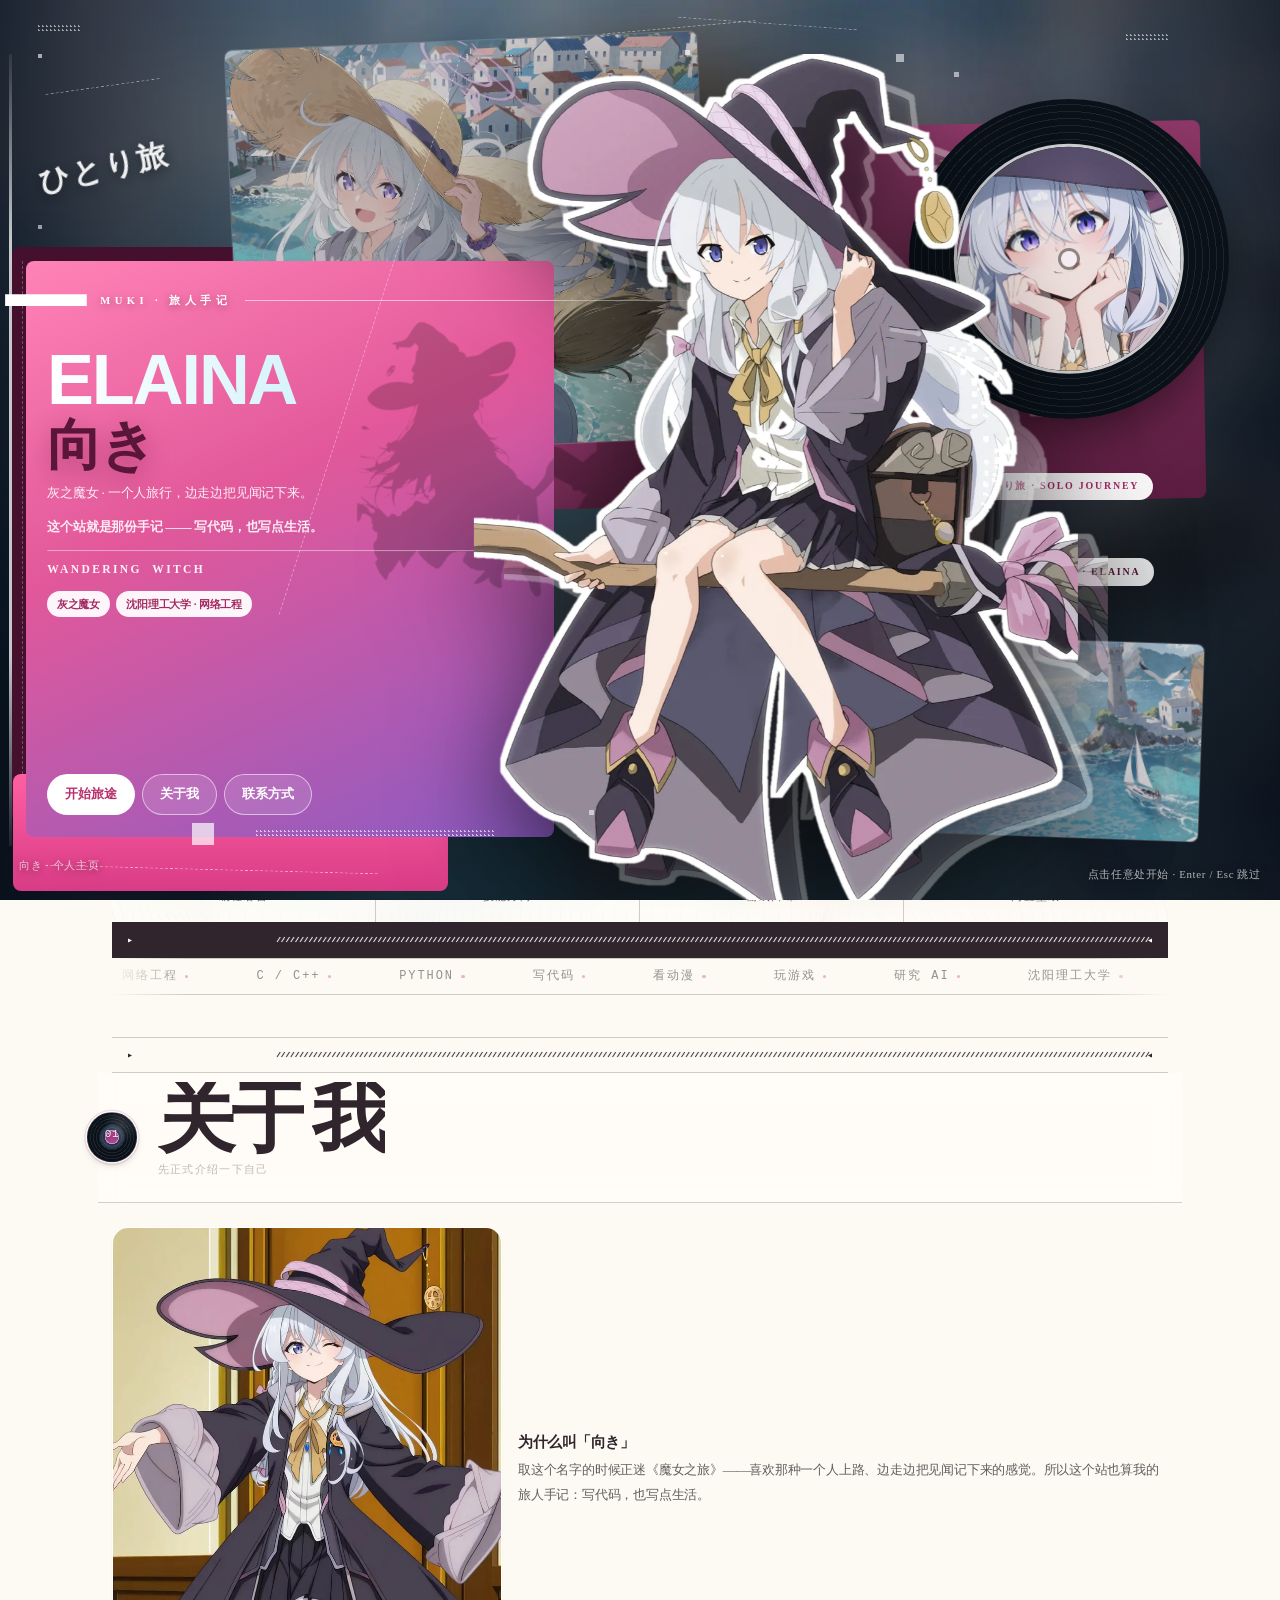
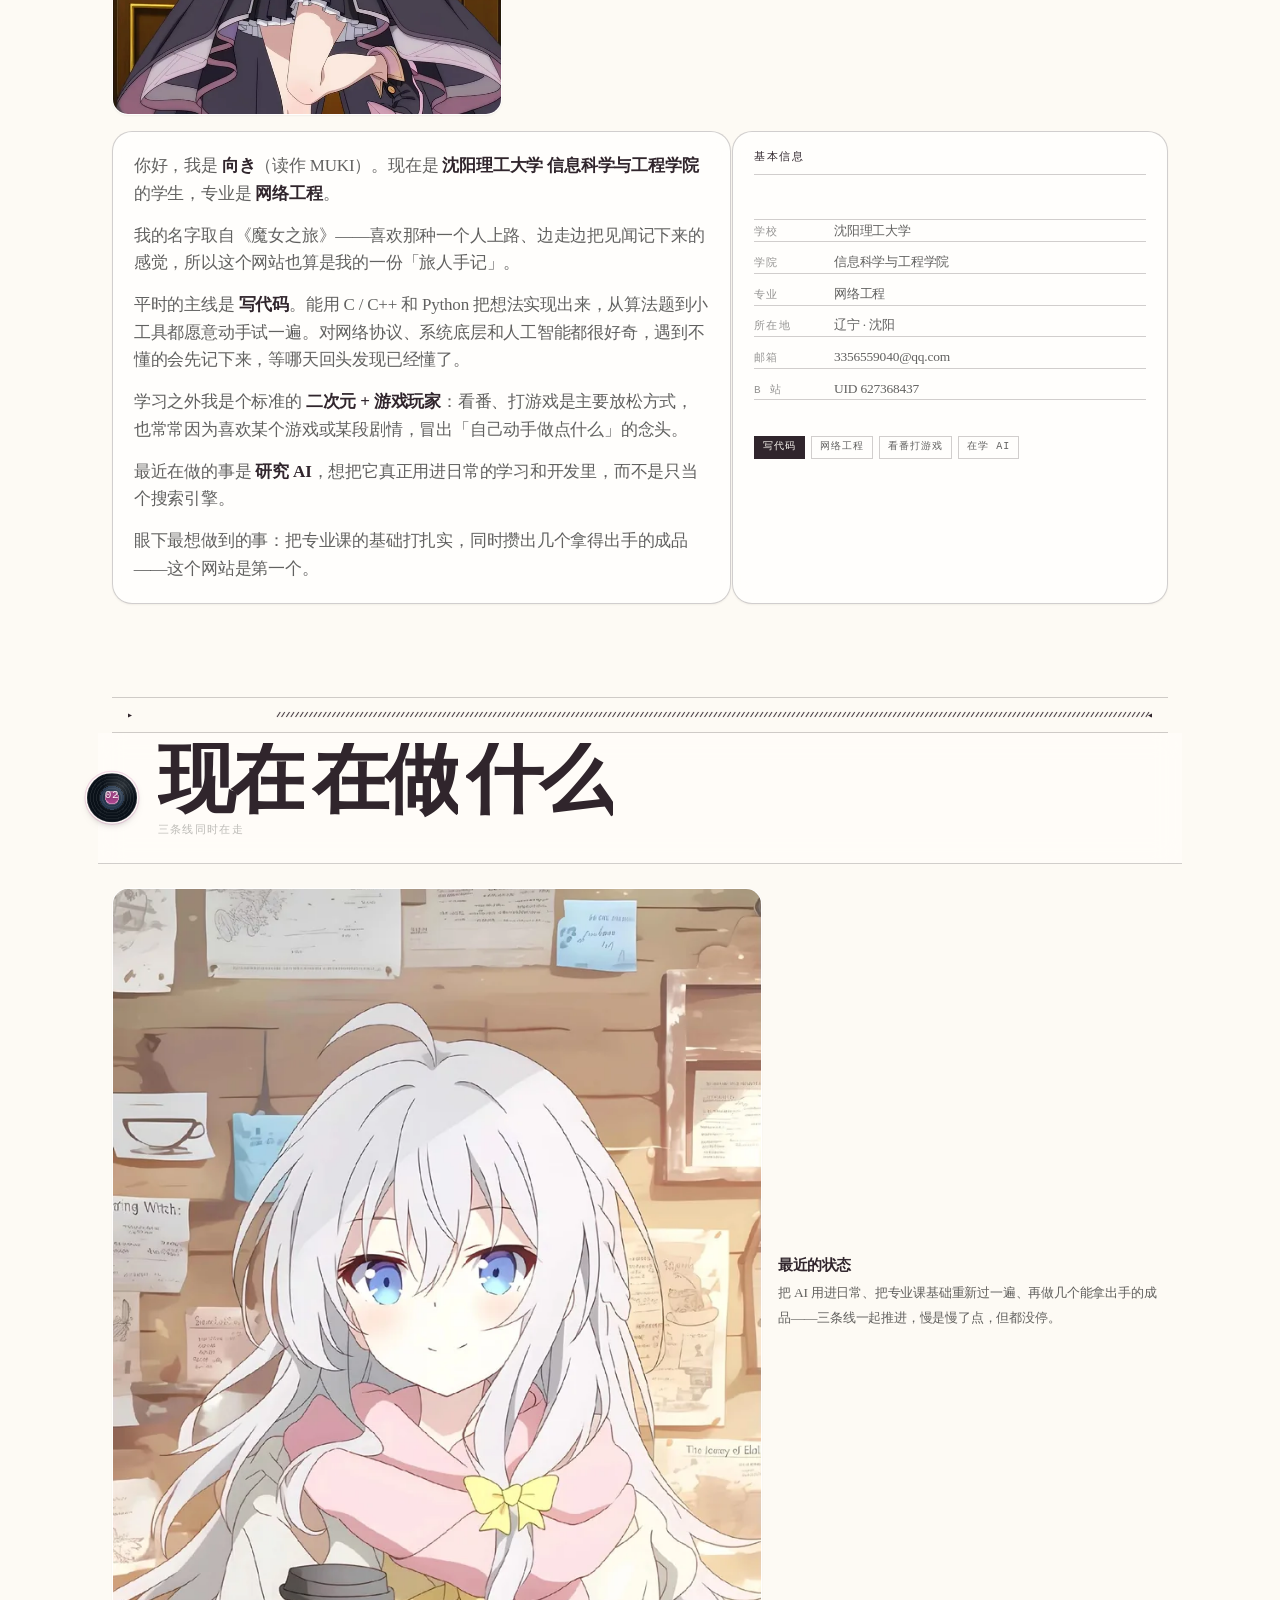
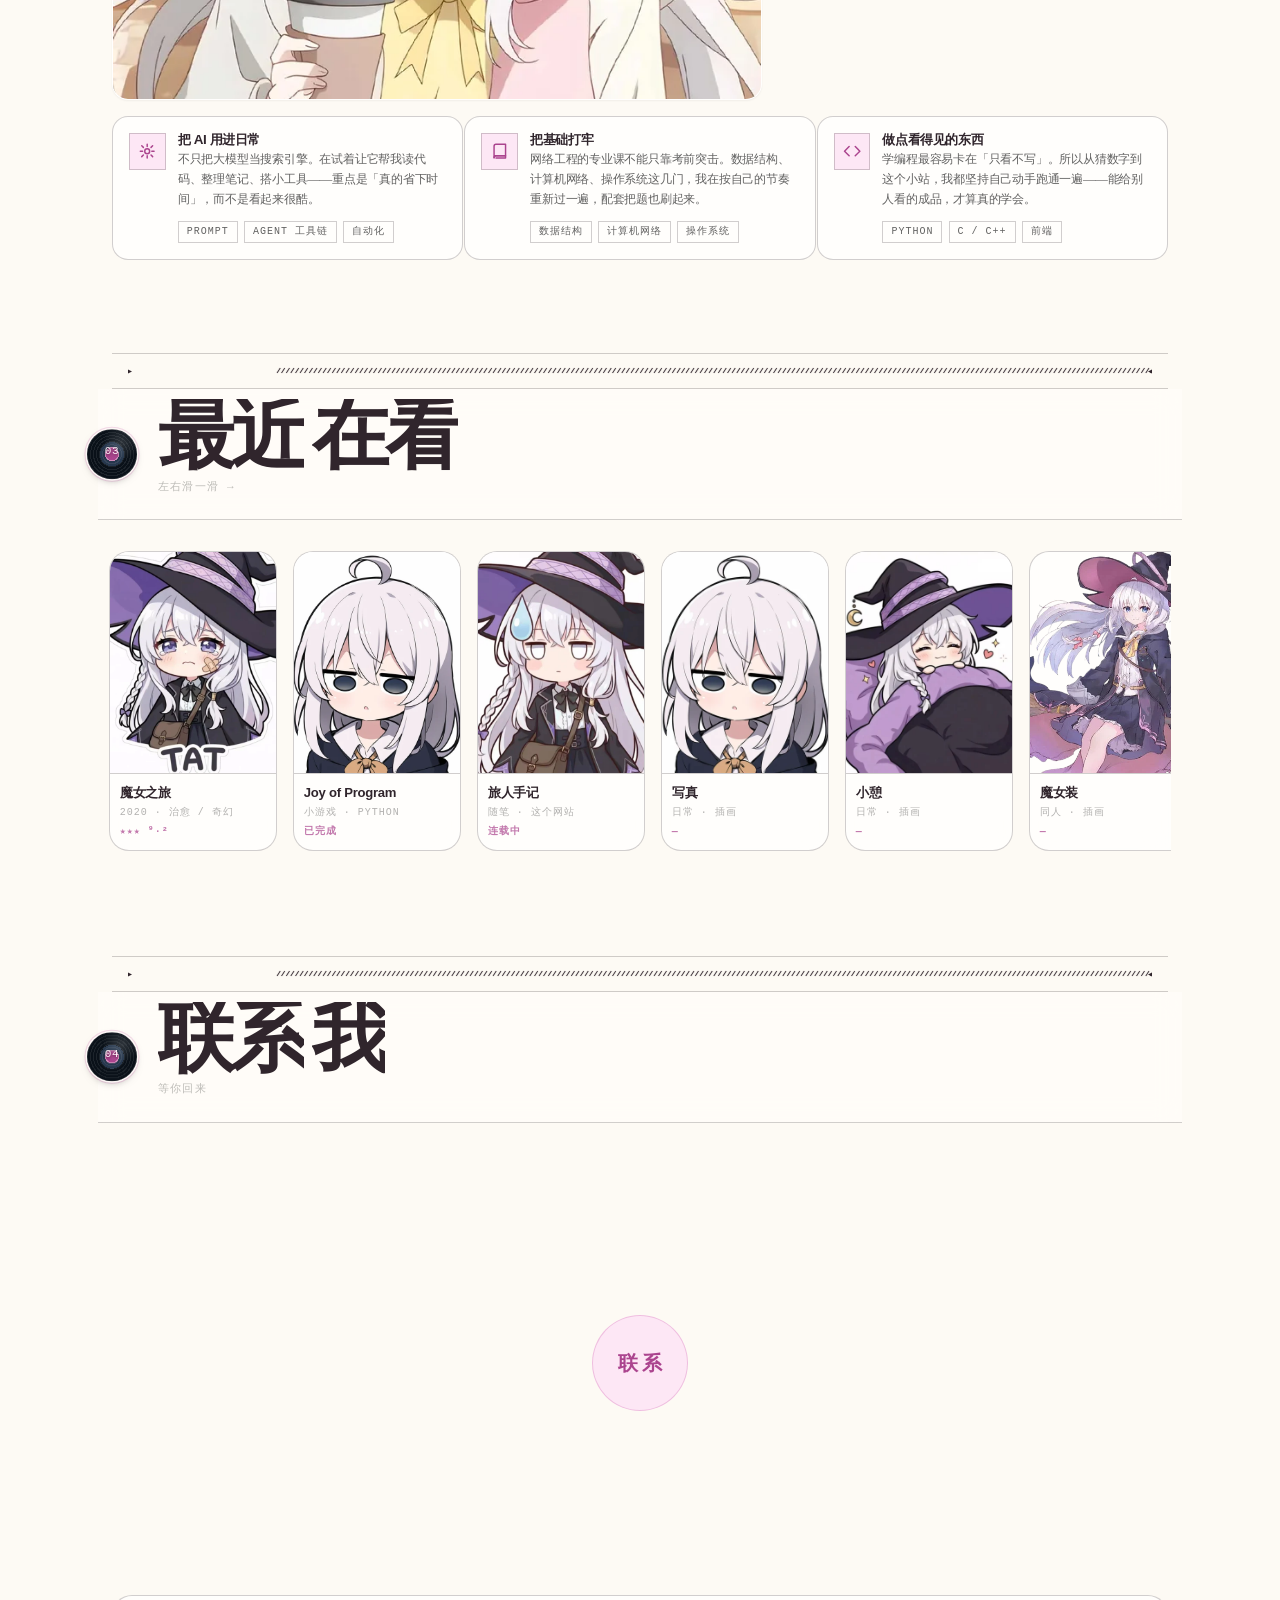
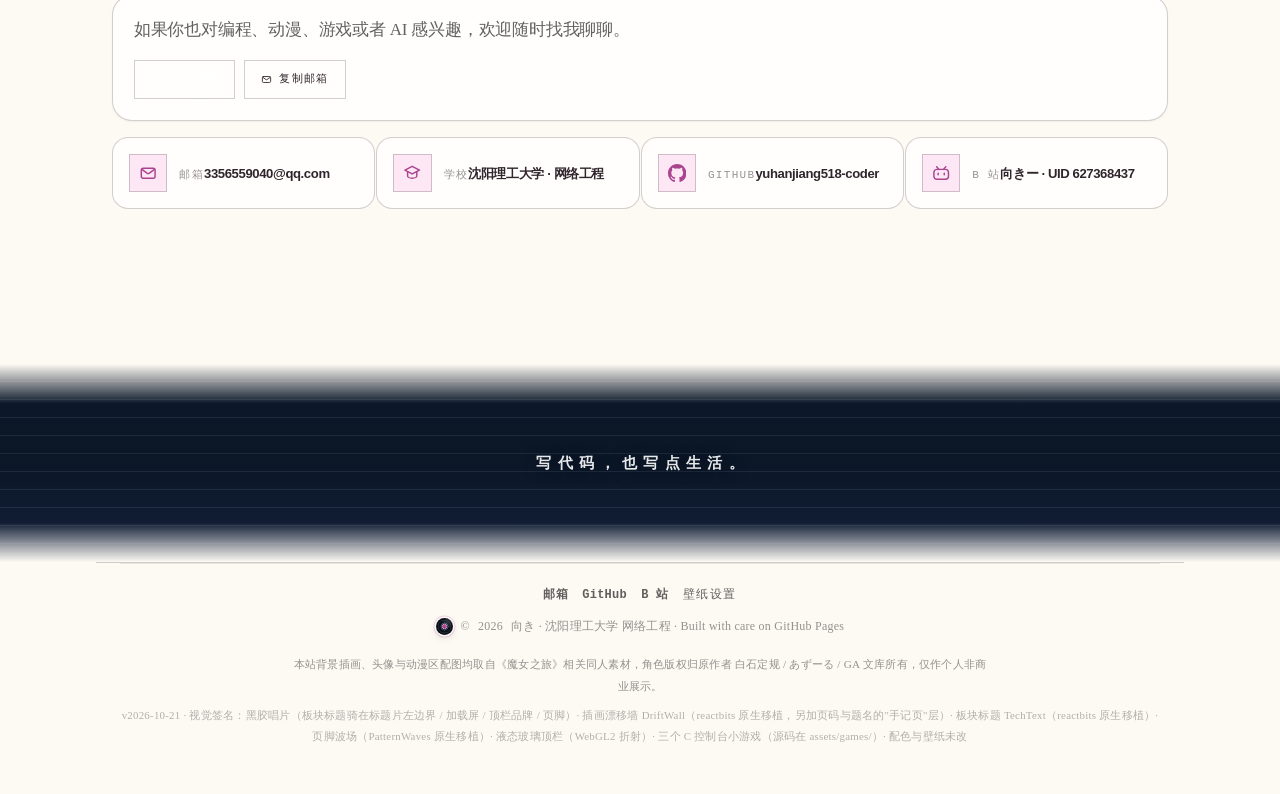
==== commit 2ff71ae8: "feat(gallery): 同人画廊向下滚，从一条展开成整屏（sticky 轨道 + 由滚动进度插值的格子）" ====
--- a/index.html
+++ b/index.html
@@ -994,31 +994,39 @@
         旅人手记墙
       </button>
     </div>
-    <div class="art-strip reveal" id="artStrip" role="group" aria-label="伊蕾娜同人插画">
-      <figure class="art" tabindex="0" role="button" data-full="assets/elaina/g1.webp" data-cap="魔女装 · 同人插画"><img data-src="assets/elaina/g1.webp" alt="伊蕾娜同人插画 1" width="420" height="420" loading="lazy" decoding="async"></figure>
-      <figure class="art" tabindex="0" role="button" data-full="assets/elaina/g2.webp" data-cap="骑扫帚 · 同人插画"><img data-src="assets/elaina/g2.webp" alt="伊蕾娜同人插画 2" width="420" height="420" loading="lazy" decoding="async"></figure>
-      <figure class="art" tabindex="0" role="button" data-full="assets/elaina/g3.webp" data-cap="出发 · 同人插画"><img data-src="assets/elaina/g3.webp" alt="伊蕾娜同人插画 3" width="413" height="604" loading="lazy" decoding="async"></figure>
-      <figure class="art" tabindex="0" role="button" data-full="assets/elaina/g4.webp" data-cap="巷口 · 同人插画"><img data-src="assets/elaina/g4.webp" alt="伊蕾娜同人插画 4" width="420" height="265" loading="lazy" decoding="async"></figure>
-      <figure class="art" tabindex="0" role="button" data-full="assets/elaina/g5.webp" data-cap="夜色 · 同人插画"><img data-src="assets/elaina/g5.webp" alt="伊蕾娜同人插画 5" width="420" height="606" loading="lazy" decoding="async"></figure>
-      <figure class="art" tabindex="0" role="button" data-full="assets/elaina/g6.webp" data-cap="街灯 · 同人插画"><img data-src="assets/elaina/g6.webp" alt="伊蕾娜同人插画 6" width="420" height="606" loading="lazy" decoding="async"></figure>
-      <figure class="art" tabindex="0" role="button" data-full="assets/elaina/g7.webp" data-cap="微笑 · 同人插画"><img data-src="assets/elaina/g7.webp" alt="伊蕾娜同人插画 7" width="420" height="409" loading="lazy" decoding="async"></figure>
-      <figure class="art" tabindex="0" role="button" data-full="assets/elaina/g8.webp" data-cap="草地 · 同人插画"><img data-src="assets/elaina/g8.webp" alt="伊蕾娜同人插画 8" width="420" height="606" loading="lazy" decoding="async"></figure>
-      <figure class="art" tabindex="0" role="button" data-full="assets/elaina/g9.webp" data-cap="海滨 · 白裙 · 同人插画"><img data-src="assets/elaina/g9.webp" alt="伊蕾娜同人插画 9" width="820" height="465" style="object-position:50%" loading="lazy" decoding="async"></figure>
-      <figure class="art" tabindex="0" role="button" data-full="assets/elaina/g10.webp" data-cap="圣托里尼 · 黄昏 · 同人插画"><img data-src="assets/elaina/g10.webp" alt="伊蕾娜同人插画 10" width="820" height="465" style="object-position:62%" loading="lazy" decoding="async"></figure>
-      <figure class="art" tabindex="0" role="button" data-full="assets/elaina/g11.webp" data-cap="阳台 · 气球 · 同人插画"><img data-src="assets/elaina/g11.webp" alt="伊蕾娜同人插画 11" width="820" height="561" style="object-position:55%" loading="lazy" decoding="async"></figure>
-      <figure class="art" tabindex="0" role="button" data-full="assets/elaina/g12.webp" data-cap="花田 · 大笑 · 同人插画"><img data-src="assets/elaina/g12.webp" alt="伊蕾娜同人插画 12" width="820" height="461" style="object-position:45%" loading="lazy" decoding="async"></figure>
-      <figure class="art" tabindex="0" role="button" data-full="assets/elaina/g13.webp" data-cap="窗前 · 红茶 · 同人插画"><img data-src="assets/elaina/g13.webp" alt="伊蕾娜同人插画 13" width="820" height="461" style="object-position:46%" loading="lazy" decoding="async"></figure>
-      <figure class="art" tabindex="0" role="button" data-full="assets/elaina/g14.webp" data-cap="云下 · 长路 · 同人插画"><img data-src="assets/elaina/g14.webp" alt="伊蕾娜同人插画 14" width="492" height="820" style="object-position:50% 30%" loading="lazy" decoding="async"></figure>
-      <figure class="art" tabindex="0" role="button" data-full="assets/elaina/g15.webp" data-cap="校服 · 樱 · 同人插画"><img data-src="assets/elaina/g15.webp" alt="伊蕾娜同人插画 15" width="492" height="820" style="object-position:50% 26%" loading="lazy" decoding="async"></figure>
-      <figure class="art" tabindex="0" role="button" data-full="assets/elaina/g16.webp" data-cap="祭典 · 自拍 · 同人插画"><img data-src="assets/elaina/g16.webp" alt="伊蕾娜同人插画 16" width="820" height="455" style="object-position:45%" loading="lazy" decoding="async"></figure>
-      <figure class="art" tabindex="0" role="button" data-full="assets/elaina/g17.webp" data-cap="旅店 · 小坐 · 同人插画"><img data-src="assets/elaina/g17.webp" alt="伊蕾娜同人插画 17" width="580" height="820" style="object-position:50% 26%" loading="lazy" decoding="async"></figure>
-      <figure class="art" tabindex="0" role="button" data-full="assets/elaina/g18.webp" data-cap="地图 · 书堆 · 同人插画"><img data-src="assets/elaina/g18.webp" alt="伊蕾娜同人插画 18" width="561" height="820" style="object-position:50% 30%" loading="lazy" decoding="async"></figure>
-      <figure class="art" tabindex="0" role="button" data-full="assets/elaina/g19.webp" data-cap="魔女帽 · 侧目 · 同人插画"><img data-src="assets/elaina/g19.webp" alt="伊蕾娜同人插画 19" width="547" height="820" style="object-position:50% 26%" loading="lazy" decoding="async"></figure>
-      <figure class="art" tabindex="0" role="button" data-full="assets/elaina/g20.webp" data-cap="暮色 · 围巾 · 同人插画"><img data-src="assets/elaina/g20.webp" alt="伊蕾娜同人插画 20" width="819" height="637" style="object-position:50% 26%" loading="lazy" decoding="async"></figure>
-      <figure class="art" tabindex="0" role="button" data-full="assets/elaina/g21.webp" data-cap="碎片 · 眼 · 同人插画"><img data-src="assets/elaina/g21.webp" alt="伊蕾娜同人插画 21" width="820" height="513" style="object-position:50% 32%" loading="lazy" decoding="async"></figure>
-      <figure class="art" tabindex="0" role="button" data-full="assets/elaina/g22.webp" data-cap="窗边 · 夜色 · 同人插画"><img data-src="assets/elaina/g22.webp" alt="伊蕾娜同人插画 22" width="760" height="1081" style="object-position:50% 26%" loading="lazy" decoding="async"></figure>
-      <figure class="art" tabindex="0" role="button" data-full="assets/elaina/g23.webp" data-cap="夜巷 · 灯火 · 同人插画"><img data-src="assets/elaina/g23.webp" alt="伊蕾娜同人插画 23" width="760" height="1097" style="object-position:50% 26%" loading="lazy" decoding="async"></figure>
-      <figure class="art" tabindex="0" role="button" data-full="assets/elaina/g24.webp" data-cap="扫帚上 · 出发前 · 同人插画"><img data-src="assets/elaina/g24.webp" alt="伊蕾娜同人插画 24" width="640" height="905" style="object-position:50% 26%" loading="lazy" decoding="async"></figure>
+    <!-- 同人画廊：向下滚时从"一条"展开成整屏。
+         .art-expand 是那条 200vh 的轨道，.art-expand__pin 在里面粘住一屏。
+         没有 JS（或者用户要减弱动效）时这两个 div 不产生任何效果，
+         画廊就停在 .art-strip 自己那套自动网格上，也不会多出一屏滚动距离。 -->
+    <div class="art-expand" id="artExpand">
+      <div class="art-expand__pin">
+        <div class="art-strip reveal" id="artStrip" role="group" aria-label="伊蕾娜同人插画">
+          <figure class="art" tabindex="0" role="button" data-full="assets/elaina/g1.webp" data-cap="魔女装 · 同人插画"><img data-src="assets/elaina/g1.webp" alt="伊蕾娜同人插画 1" width="420" height="420" loading="lazy" decoding="async"></figure>
+          <figure class="art" tabindex="0" role="button" data-full="assets/elaina/g2.webp" data-cap="骑扫帚 · 同人插画"><img data-src="assets/elaina/g2.webp" alt="伊蕾娜同人插画 2" width="420" height="420" loading="lazy" decoding="async"></figure>
+          <figure class="art" tabindex="0" role="button" data-full="assets/elaina/g3.webp" data-cap="出发 · 同人插画"><img data-src="assets/elaina/g3.webp" alt="伊蕾娜同人插画 3" width="413" height="604" loading="lazy" decoding="async"></figure>
+          <figure class="art" tabindex="0" role="button" data-full="assets/elaina/g4.webp" data-cap="巷口 · 同人插画"><img data-src="assets/elaina/g4.webp" alt="伊蕾娜同人插画 4" width="420" height="265" loading="lazy" decoding="async"></figure>
+          <figure class="art" tabindex="0" role="button" data-full="assets/elaina/g5.webp" data-cap="夜色 · 同人插画"><img data-src="assets/elaina/g5.webp" alt="伊蕾娜同人插画 5" width="420" height="606" loading="lazy" decoding="async"></figure>
+          <figure class="art" tabindex="0" role="button" data-full="assets/elaina/g6.webp" data-cap="街灯 · 同人插画"><img data-src="assets/elaina/g6.webp" alt="伊蕾娜同人插画 6" width="420" height="606" loading="lazy" decoding="async"></figure>
+          <figure class="art" tabindex="0" role="button" data-full="assets/elaina/g7.webp" data-cap="微笑 · 同人插画"><img data-src="assets/elaina/g7.webp" alt="伊蕾娜同人插画 7" width="420" height="409" loading="lazy" decoding="async"></figure>
+          <figure class="art" tabindex="0" role="button" data-full="assets/elaina/g8.webp" data-cap="草地 · 同人插画"><img data-src="assets/elaina/g8.webp" alt="伊蕾娜同人插画 8" width="420" height="606" loading="lazy" decoding="async"></figure>
+          <figure class="art" tabindex="0" role="button" data-full="assets/elaina/g9.webp" data-cap="海滨 · 白裙 · 同人插画"><img data-src="assets/elaina/g9.webp" alt="伊蕾娜同人插画 9" width="820" height="465" style="object-position:50%" loading="lazy" decoding="async"></figure>
+          <figure class="art" tabindex="0" role="button" data-full="assets/elaina/g10.webp" data-cap="圣托里尼 · 黄昏 · 同人插画"><img data-src="assets/elaina/g10.webp" alt="伊蕾娜同人插画 10" width="820" height="465" style="object-position:62%" loading="lazy" decoding="async"></figure>
+          <figure class="art" tabindex="0" role="button" data-full="assets/elaina/g11.webp" data-cap="阳台 · 气球 · 同人插画"><img data-src="assets/elaina/g11.webp" alt="伊蕾娜同人插画 11" width="820" height="561" style="object-position:55%" loading="lazy" decoding="async"></figure>
+          <figure class="art" tabindex="0" role="button" data-full="assets/elaina/g12.webp" data-cap="花田 · 大笑 · 同人插画"><img data-src="assets/elaina/g12.webp" alt="伊蕾娜同人插画 12" width="820" height="461" style="object-position:45%" loading="lazy" decoding="async"></figure>
+          <figure class="art" tabindex="0" role="button" data-full="assets/elaina/g13.webp" data-cap="窗前 · 红茶 · 同人插画"><img data-src="assets/elaina/g13.webp" alt="伊蕾娜同人插画 13" width="820" height="461" style="object-position:46%" loading="lazy" decoding="async"></figure>
+          <figure class="art" tabindex="0" role="button" data-full="assets/elaina/g14.webp" data-cap="云下 · 长路 · 同人插画"><img data-src="assets/elaina/g14.webp" alt="伊蕾娜同人插画 14" width="492" height="820" style="object-position:50% 30%" loading="lazy" decoding="async"></figure>
+          <figure class="art" tabindex="0" role="button" data-full="assets/elaina/g15.webp" data-cap="校服 · 樱 · 同人插画"><img data-src="assets/elaina/g15.webp" alt="伊蕾娜同人插画 15" width="492" height="820" style="object-position:50% 26%" loading="lazy" decoding="async"></figure>
+          <figure class="art" tabindex="0" role="button" data-full="assets/elaina/g16.webp" data-cap="祭典 · 自拍 · 同人插画"><img data-src="assets/elaina/g16.webp" alt="伊蕾娜同人插画 16" width="820" height="455" style="object-position:45%" loading="lazy" decoding="async"></figure>
+          <figure class="art" tabindex="0" role="button" data-full="assets/elaina/g17.webp" data-cap="旅店 · 小坐 · 同人插画"><img data-src="assets/elaina/g17.webp" alt="伊蕾娜同人插画 17" width="580" height="820" style="object-position:50% 26%" loading="lazy" decoding="async"></figure>
+          <figure class="art" tabindex="0" role="button" data-full="assets/elaina/g18.webp" data-cap="地图 · 书堆 · 同人插画"><img data-src="assets/elaina/g18.webp" alt="伊蕾娜同人插画 18" width="561" height="820" style="object-position:50% 30%" loading="lazy" decoding="async"></figure>
+          <figure class="art" tabindex="0" role="button" data-full="assets/elaina/g19.webp" data-cap="魔女帽 · 侧目 · 同人插画"><img data-src="assets/elaina/g19.webp" alt="伊蕾娜同人插画 19" width="547" height="820" style="object-position:50% 26%" loading="lazy" decoding="async"></figure>
+          <figure class="art" tabindex="0" role="button" data-full="assets/elaina/g20.webp" data-cap="暮色 · 围巾 · 同人插画"><img data-src="assets/elaina/g20.webp" alt="伊蕾娜同人插画 20" width="819" height="637" style="object-position:50% 26%" loading="lazy" decoding="async"></figure>
+          <figure class="art" tabindex="0" role="button" data-full="assets/elaina/g21.webp" data-cap="碎片 · 眼 · 同人插画"><img data-src="assets/elaina/g21.webp" alt="伊蕾娜同人插画 21" width="820" height="513" style="object-position:50% 32%" loading="lazy" decoding="async"></figure>
+          <figure class="art" tabindex="0" role="button" data-full="assets/elaina/g22.webp" data-cap="窗边 · 夜色 · 同人插画"><img data-src="assets/elaina/g22.webp" alt="伊蕾娜同人插画 22" width="760" height="1081" style="object-position:50% 26%" loading="lazy" decoding="async"></figure>
+          <figure class="art" tabindex="0" role="button" data-full="assets/elaina/g23.webp" data-cap="夜巷 · 灯火 · 同人插画"><img data-src="assets/elaina/g23.webp" alt="伊蕾娜同人插画 23" width="760" height="1097" style="object-position:50% 26%" loading="lazy" decoding="async"></figure>
+          <figure class="art" tabindex="0" role="button" data-full="assets/elaina/g24.webp" data-cap="扫帚上 · 出发前 · 同人插画"><img data-src="assets/elaina/g24.webp" alt="伊蕾娜同人插画 24" width="640" height="905" style="object-position:50% 26%" loading="lazy" decoding="async"></figure>
+        </div>
+      </div>
     </div>
     <p class="reveal" style="font-size:.72rem;color:var(--text-faint);margin:-.6rem 0 1.4rem">
       同人插画来自 <a href="https://elaina1017.com/" target="_blank" rel="noopener">elaina1017.com</a> 的公开画廊；角色版权归原作者 白石定规 / あずーる 所有，仅作个人非商业展示。
--- a/style.css
+++ b/style.css
@@ -4173,6 +4173,64 @@
 .art-strip .art:hover img { transform: scale(1.06); }
 .art-strip .art:focus-visible { outline: 2px solid var(--primary); outline-offset: 2px; }
 
+/* ------------------------------------------------------------------
+   同人画廊：向下滚，从"一条"展开成整屏
+   ------------------------------------------------------------------
+   没有 JS、或者用户开了"减弱动效"时，这几条一条都不会命中 ——
+   画廊就停在上面那个 auto-fit 网格上，页面也不会多出一屏滚动距离。
+   JS 接管后给 .art-expand 挂上 is-live，于是：
+     · 轨道 200vh，里面那一屏 sticky 粘住；
+     · 滚动进度写进 --p（0→1），格子边长和间距都由它插出来。
+   --cell-min 的目标是"开头 24 张能排成一条"，--cell-max 的目标是
+   "结尾刚好填满粘住的那一屏" —— 两个都得量着来，写死在 CSS 里会
+   随着窗口宽度和图片张数一起错（量它们的是 script.js 的 initArtExpand）。
+
+   为什么用 flex-wrap 而不是 grid：格子长大到塞不下时，条目会自己换行，
+   行数从 1 涨到 4 —— 这就是"展开"本身。grid 的列数是整数，没法插值。
+   ------------------------------------------------------------------ */
+.art-expand { position: relative; }
+.art-expand.is-live {
+  /* --p 的兜底必须写在**轨道**上，不能写在 .art-strip 上：
+     自定义属性和普通属性一样，元素自己声明的值会盖掉继承来的值 ——
+     在 strip 上写一句 --p: 0，从轨道继承下来的进度就永远被它遮住了。 */
+  --p: 0;
+  height: 200vh;
+  height: 200svh;                 /* 手机上别被地址栏伸缩算错 */
+  margin-bottom: var(--s-4);
+}
+.art-expand.is-live .art-expand__pin {
+  position: sticky;
+  top: 0;
+  display: flex;
+  align-items: center;
+  justify-content: center;
+  /* 高度必须写死。用 min-height 的话，内容一变大这一屏就被撑高，
+     而 JS 又拿它的高度去算格子该多大 —— 两边互相顶，量出来会来回跳。 */
+  height: 100vh;
+  height: 100svh;                 /* 手机上别被地址栏伸缩算错 */
+}
+.art-expand.is-live .art-strip {
+  --cell-min: 2.6rem;
+  /* 默认给个小的：万一 JS 没量成（比如视图一直没显示过），
+     也不会有一屏装不下、图压在一起的情况。 */
+  --cell-max: 6rem;
+  --gap-min: .22rem;
+  --gap-max: .7rem;
+  --cell: calc(var(--cell-min) + (var(--cell-max) - var(--cell-min)) * var(--p));
+  --gap:  calc(var(--gap-min)  + (var(--gap-max)  - var(--gap-min))  * var(--p));
+  display: flex;
+  flex-wrap: wrap;
+  justify-content: center;
+  align-content: center;
+  width: 100%;
+  margin-bottom: 0;
+  gap: var(--gap);
+}
+.art-expand.is-live .art-strip .art {
+  flex: 0 0 var(--cell);
+  width: var(--cell);
+}
+
 @media (max-width: 720px) {
   .art-split,
   .art-split--flip { grid-template-columns: 1fr; }
@@ -4589,6 +4647,51 @@
 .gdm__note { padding-top: .15rem; }
 .gdm__plat { padding-bottom: .6rem; color: rgb(190 208 226 / 48%); }
 
+/* 帧 ↔ 源码：回放到第 N 帧时，把"打出这一帧的那几行"摊在下面。
+   为什么是竖着一条而不是并排第二栏 —— 这个窗口本来就窄，横着切一刀
+   两边都读不了；竖着放，像调试器停在断点上，反而更像那么回事。
+   命中行靠底色区分（不用颜色区分行本身，行里的语法色已经占掉了颜色）。 */
+.gdm__src {
+  flex: 0 0 auto;
+  max-height: 11rem;
+  overflow: auto;
+  padding: .5rem 1.15rem .6rem;
+  background: #0d1726;
+  border-top: 1px solid rgb(255 255 255 / 8%);
+  font-family: ui-monospace, "Cascadia Mono", Consolas, monospace;
+  font-size: .72rem;
+  line-height: 1.45;
+  color: rgb(190 208 226 / 52%);
+  -webkit-overflow-scrolling: touch;
+}
+.gdm__src[hidden] { display: none; }
+.gdm__src-hd {
+  display: flex;
+  align-items: baseline;
+  flex-wrap: wrap;
+  gap: .3rem .55rem;
+  margin: 0 0 .3rem;
+}
+.gdm__src-hd b { font-weight: 600; color: rgb(190 208 226 / 88%); }
+.gdm__src-hd span { color: #e8c86a; }
+.gdm__src-code { margin: 0; white-space: pre; }
+.gdm__src-l {
+  display: block;
+  padding-left: 3.4rem;
+  text-indent: -3.4rem;
+  border-radius: .2rem;
+}
+.gdm__src-l > i {
+  display: inline-block;
+  width: 2.7rem;
+  margin-right: .7rem;
+  text-align: right;
+  font-style: normal;
+  color: rgb(190 208 226 / 28%);
+}
+.gdm__src-l.is-hit { background: rgb(255 255 255 / 9%); color: #e7eff9; }
+.gdm__src-l.is-hit > i { color: #e8c86a; }
+
 .gdm__foot {
   display: flex;
   align-items: center;
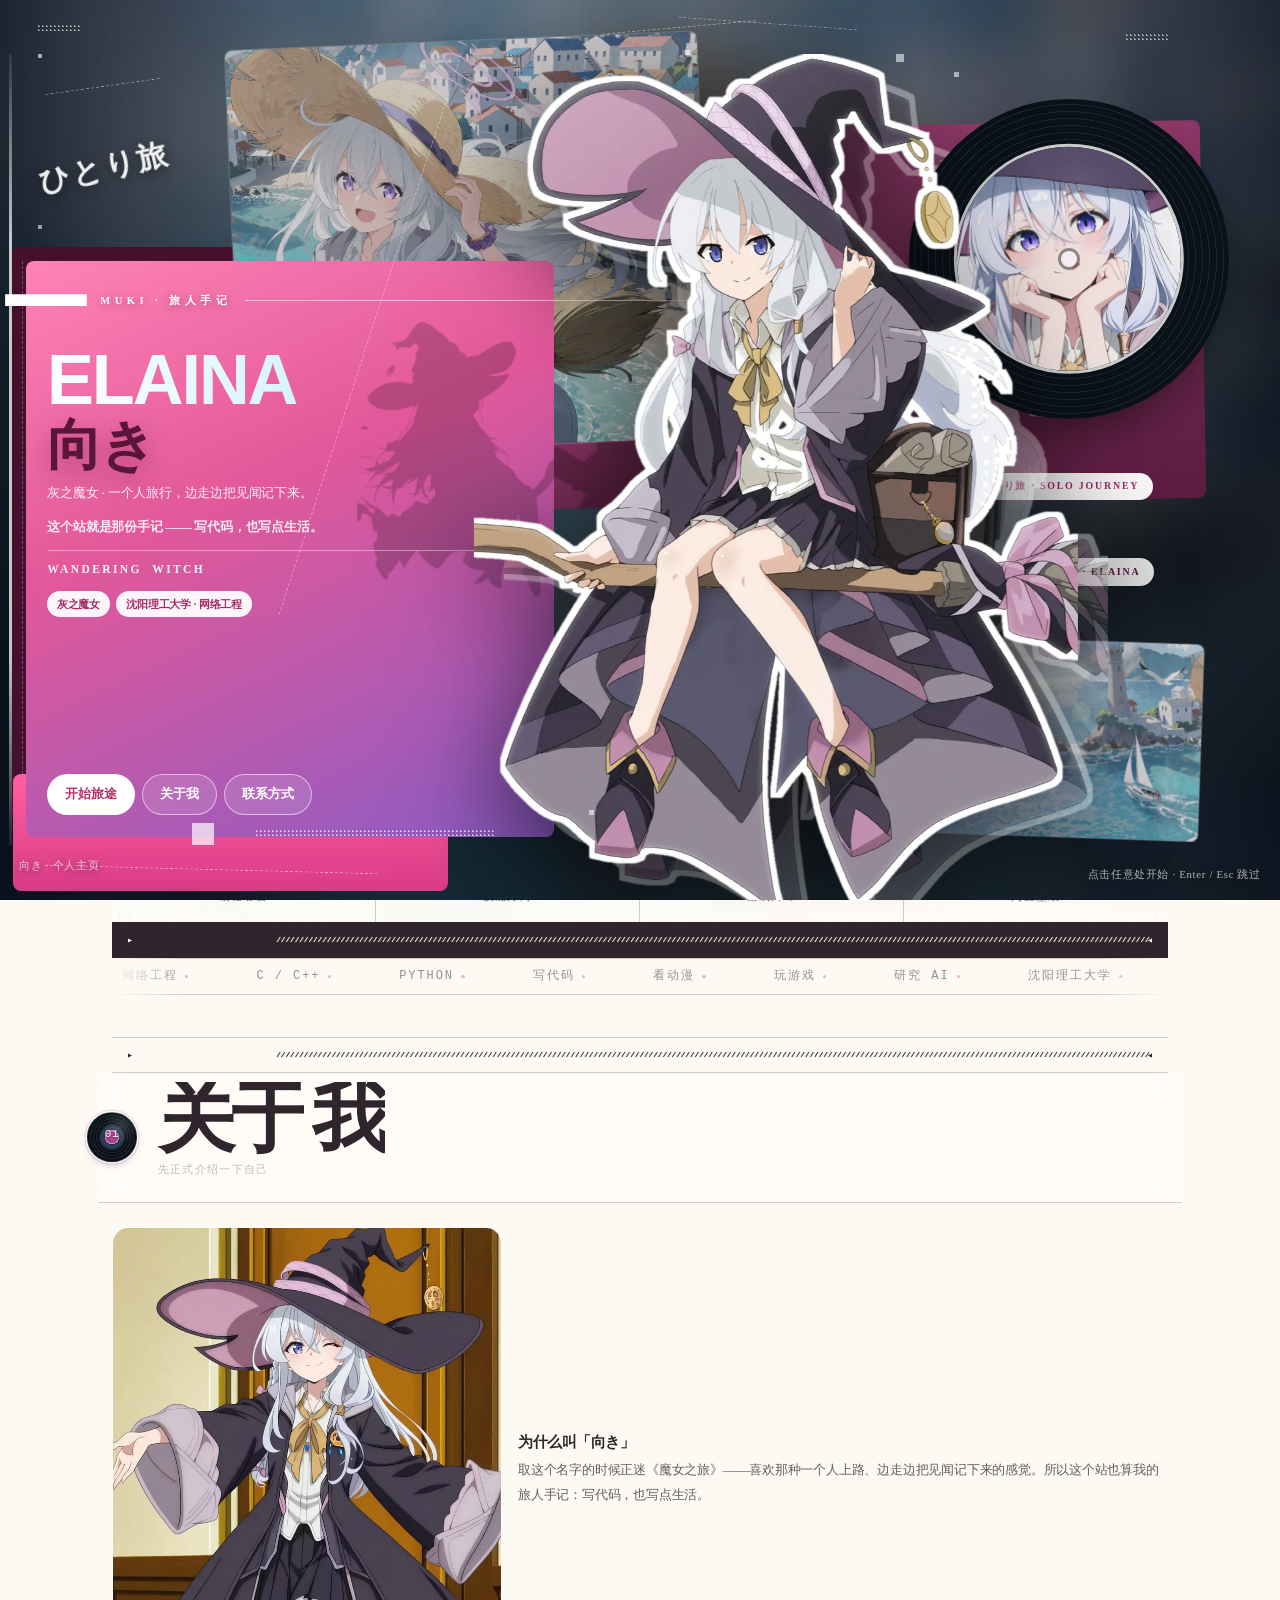
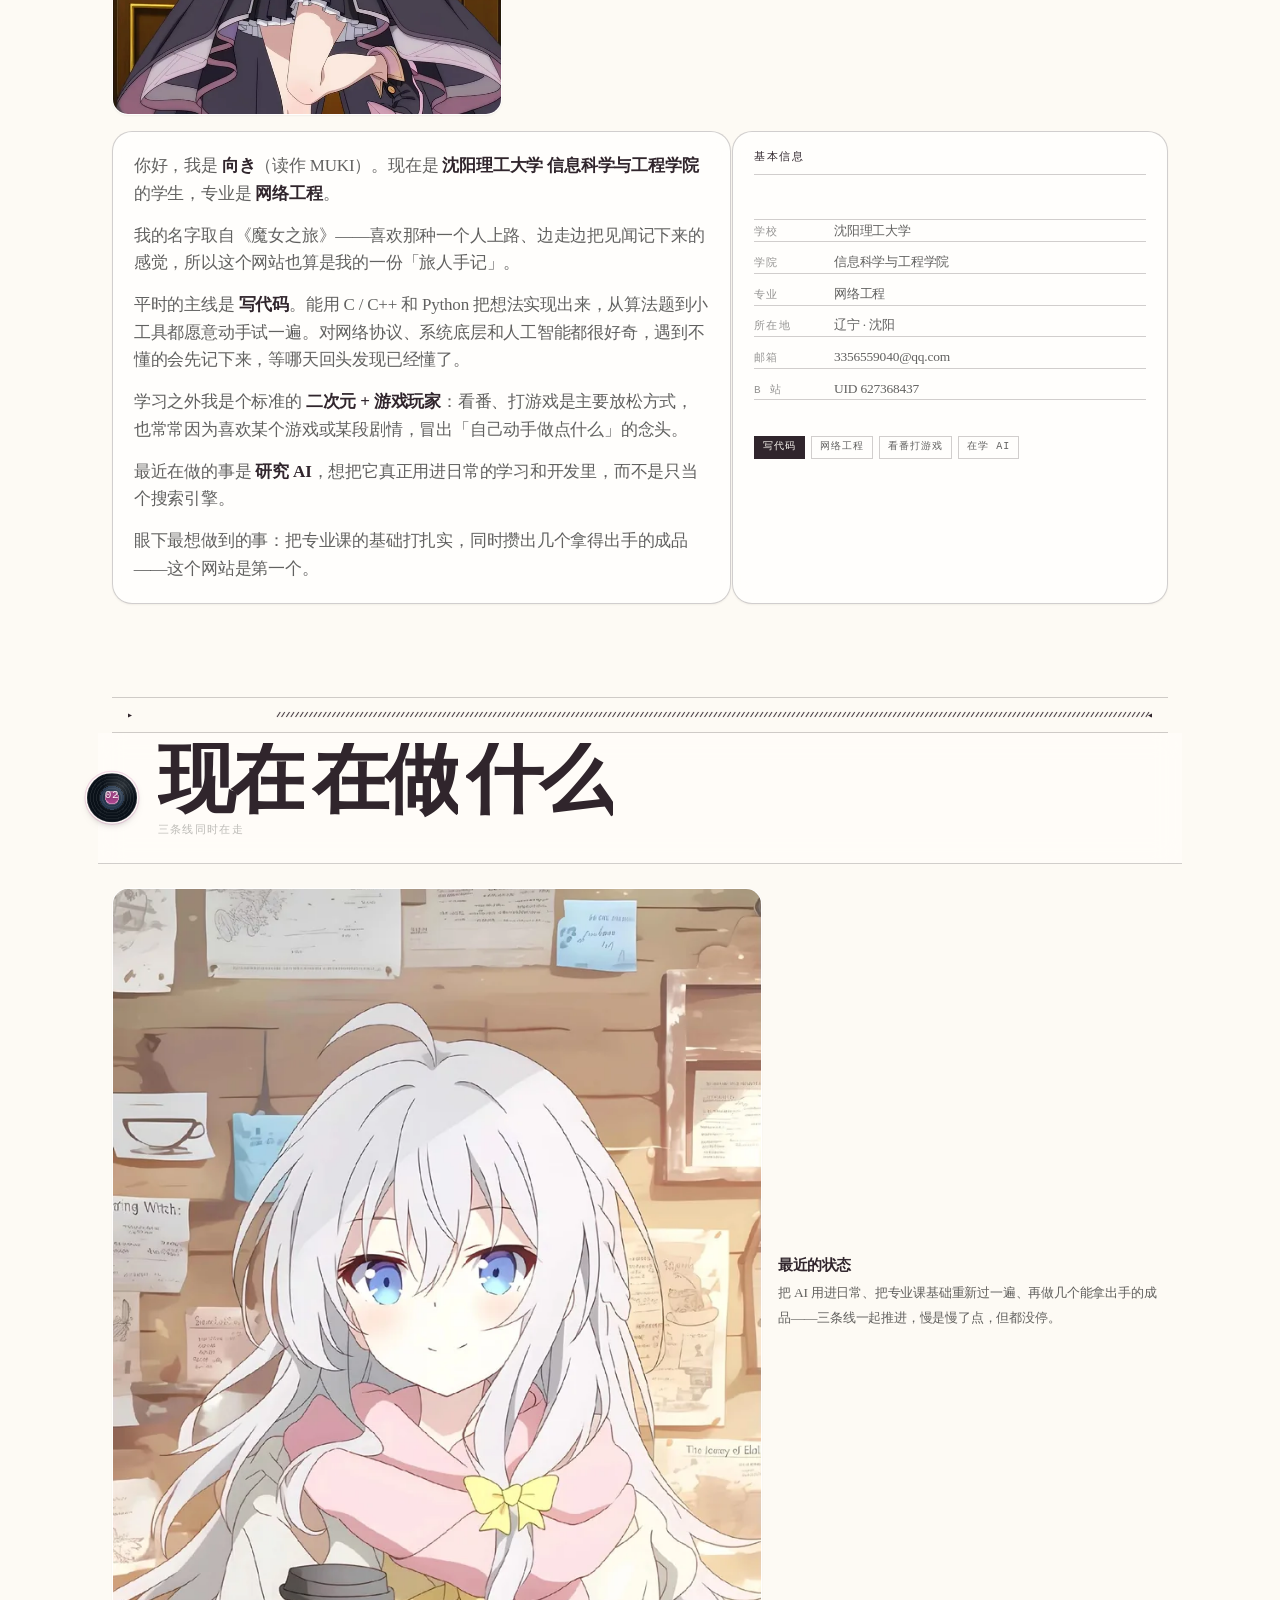
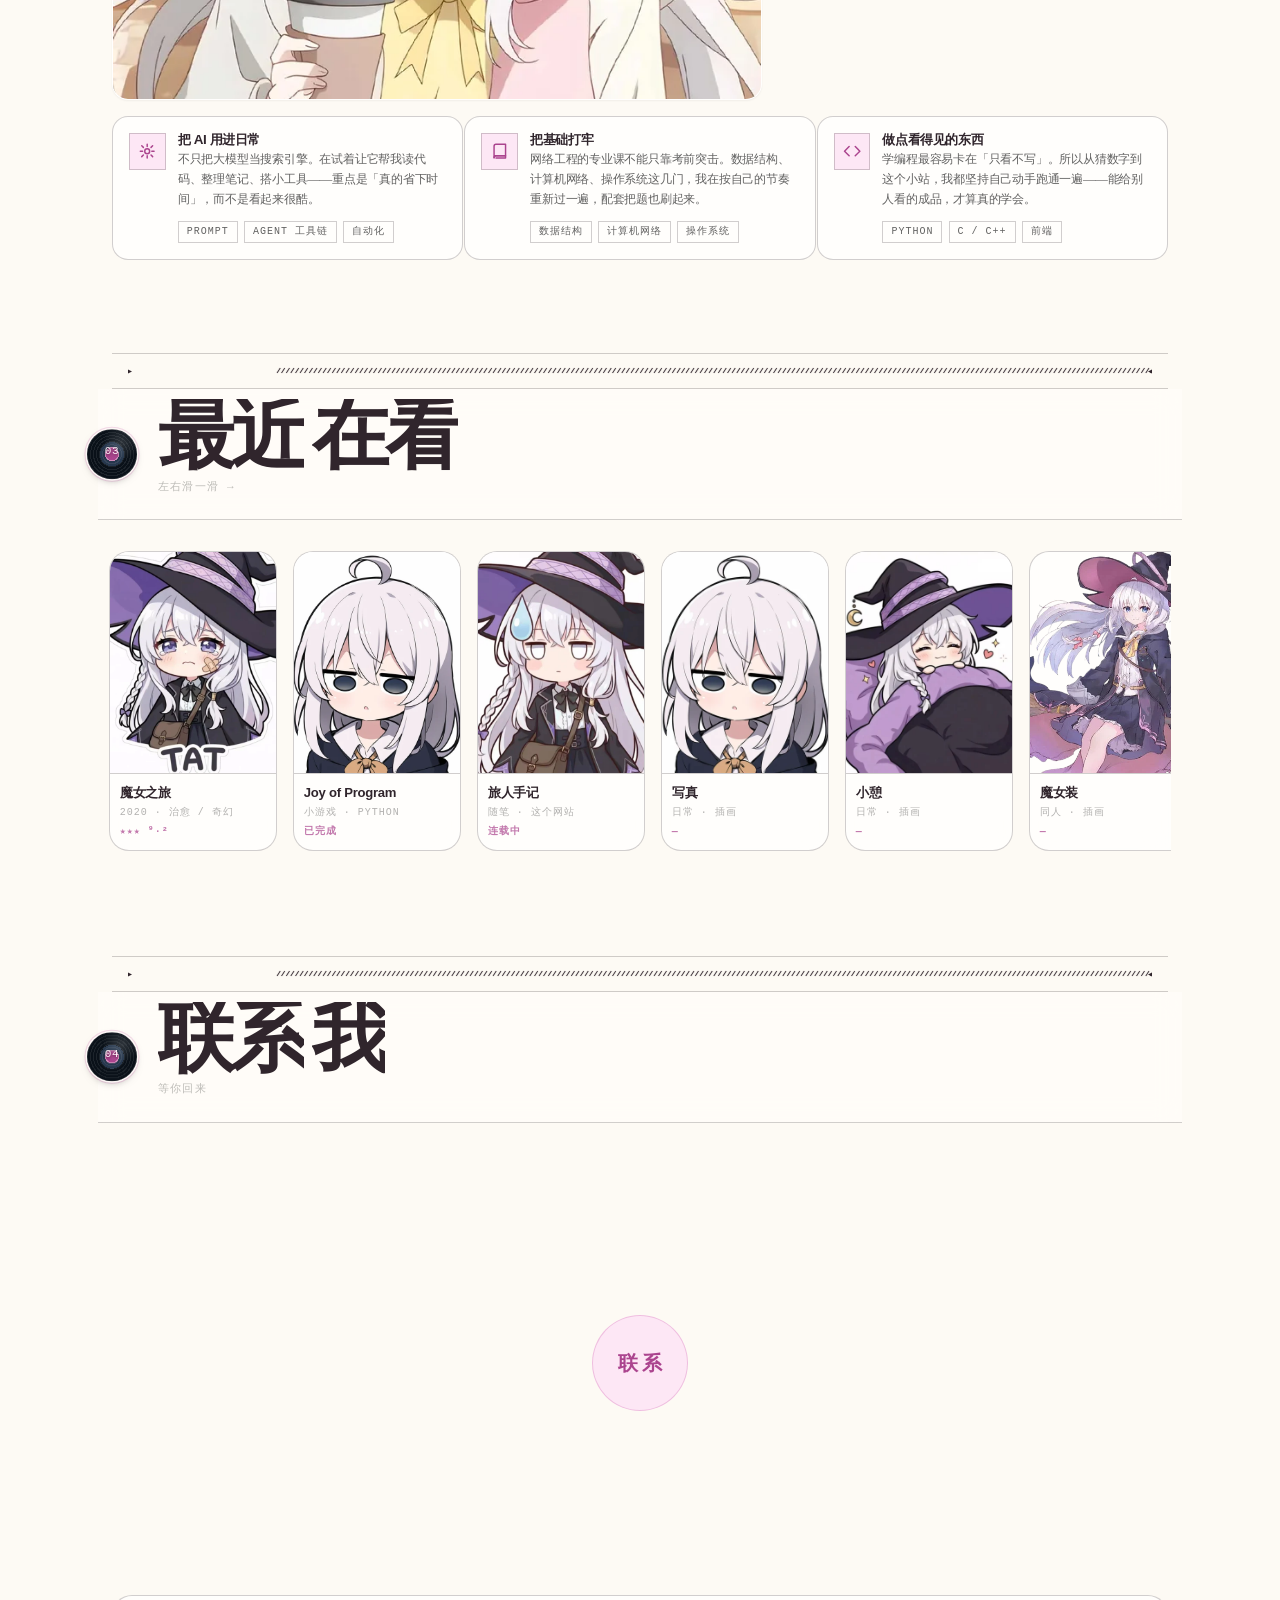
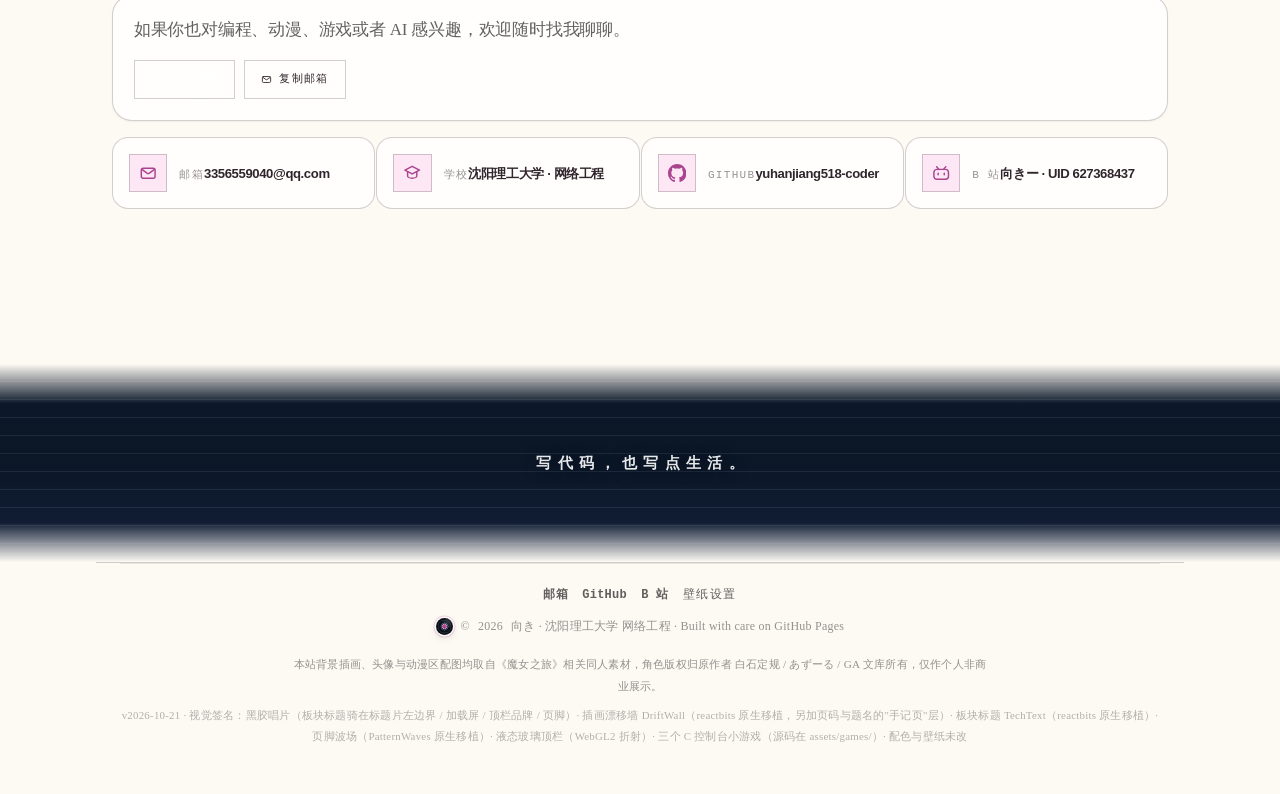
==== commit 4a124d5d: "feat(gallery): 黑槽长成整屏 + エレイナ字墙，图片按序翻开（照用户给的录屏重做）" ====
--- a/index.html
+++ b/index.html
@@ -1000,6 +1000,17 @@
          画廊就停在 .art-strip 自己那套自动网格上，也不会多出一屏滚动距离。 -->
     <div class="art-expand" id="artExpand">
       <div class="art-expand__pin">
+        <div class="art-slot" id="artSlot">
+        <!-- 字墙：エレイナ 四个字各排一行，垫在黑槽里。
+             录屏里那个 WORK 也是四个字母四行 —— 顺序一样：先看见字，
+             卡片再一张张压上来，最后铺满时字还从图片的缝和四周透出来。
+             aria-hidden：它是纹样，不是内容；重复 32 遍也不该被读屏念出来。 -->
+        <div class="art-slot__wall" aria-hidden="true">
+          <span>エエエエエエエエエエエエエエエエエエエエエエエエエエエエエエエエ</span>
+          <span>レレレレレレレレレレレレレレレレレレレレレレレレレレレレレレレレ</span>
+          <span>イイイイイイイイイイイイイイイイイイイイイイイイイイイイイイイイ</span>
+          <span>ナナナナナナナナナナナナナナナナナナナナナナナナナナナナナナナナ</span>
+        </div>
         <div class="art-strip reveal" id="artStrip" role="group" aria-label="伊蕾娜同人插画">
           <figure class="art" tabindex="0" role="button" data-full="assets/elaina/g1.webp" data-cap="魔女装 · 同人插画"><img data-src="assets/elaina/g1.webp" alt="伊蕾娜同人插画 1" width="420" height="420" loading="lazy" decoding="async"></figure>
           <figure class="art" tabindex="0" role="button" data-full="assets/elaina/g2.webp" data-cap="骑扫帚 · 同人插画"><img data-src="assets/elaina/g2.webp" alt="伊蕾娜同人插画 2" width="420" height="420" loading="lazy" decoding="async"></figure>
@@ -1025,6 +1036,7 @@
           <figure class="art" tabindex="0" role="button" data-full="assets/elaina/g22.webp" data-cap="窗边 · 夜色 · 同人插画"><img data-src="assets/elaina/g22.webp" alt="伊蕾娜同人插画 22" width="760" height="1081" style="object-position:50% 26%" loading="lazy" decoding="async"></figure>
           <figure class="art" tabindex="0" role="button" data-full="assets/elaina/g23.webp" data-cap="夜巷 · 灯火 · 同人插画"><img data-src="assets/elaina/g23.webp" alt="伊蕾娜同人插画 23" width="760" height="1097" style="object-position:50% 26%" loading="lazy" decoding="async"></figure>
           <figure class="art" tabindex="0" role="button" data-full="assets/elaina/g24.webp" data-cap="扫帚上 · 出发前 · 同人插画"><img data-src="assets/elaina/g24.webp" alt="伊蕾娜同人插画 24" width="640" height="905" style="object-position:50% 26%" loading="lazy" decoding="async"></figure>
+        </div>
         </div>
       </div>
     </div>
--- a/style.css
+++ b/style.css
@@ -4174,19 +4174,23 @@
 .art-strip .art:focus-visible { outline: 2px solid var(--primary); outline-offset: 2px; }
 
 /* ------------------------------------------------------------------
-   同人画廊：向下滚，从"一条"展开成整屏
+   同人画廊：向下滚，一块黑槽长成整屏，图片依次翻开
    ------------------------------------------------------------------
+   参考的是用户给的录屏（某个作品集站）：中间一块黑色圆角槽，图片一张张
+   落进去，槽一边变宽一边铺满整屏，周围页面被挤到两侧。
+
    没有 JS、或者用户开了"减弱动效"时，这几条一条都不会命中 ——
    画廊就停在上面那个 auto-fit 网格上，页面也不会多出一屏滚动距离。
    JS 接管后给 .art-expand 挂上 is-live，于是：
      · 轨道 200vh，里面那一屏 sticky 粘住；
-     · 滚动进度写进 --p（0→1），格子边长和间距都由它插出来。
-   --cell-min 的目标是"开头 24 张能排成一条"，--cell-max 的目标是
-   "结尾刚好填满粘住的那一屏" —— 两个都得量着来，写死在 CSS 里会
-   随着窗口宽度和图片张数一起错（量它们的是 script.js 的 initArtExpand）。
-
-   为什么用 flex-wrap 而不是 grid：格子长大到塞不下时，条目会自己换行，
-   行数从 1 涨到 4 —— 这就是"展开"本身。grid 的列数是整数，没法插值。
+     · 滚动进度写进 --p（0→1），槽的宽高、圆角、格子边长全由它插出来。
+
+   所有尺寸（--slot-w0/h0、--cell-min/max、--slot-pad）都由 JS 写在元素上，
+   CSS 只负责插值 —— 写死在 CSS 里的话，换个窗口宽度、或者图片张数一变就错。
+
+   为什么用 flex-wrap 而不是 grid：格子长大到塞不下时条目自己换行，
+   行数会跟着涨，而且每张的入场进度可以各算各的（--i 错开）。
+   grid 的列数是整数，插不了值。
    ------------------------------------------------------------------ */
 .art-expand { position: relative; }
 .art-expand.is-live {
@@ -4205,10 +4209,75 @@
   align-items: center;
   justify-content: center;
   /* 高度必须写死。用 min-height 的话，内容一变大这一屏就被撑高，
-     而 JS 又拿它的高度去算格子该多大 —— 两边互相顶，量出来会来回跳。 */
+     而 JS 又拿它的高度去算槽和格子该多大 —— 两边互相顶，量出来会来回跳。 */
   height: 100vh;
   height: 100svh;                 /* 手机上别被地址栏伸缩算错 */
 }
+
+/* 黑槽本身 */
+.art-expand.is-live .art-slot {
+  --slot-w: calc(var(--slot-w0, 20rem) + (var(--slot-w1, 100vw) - var(--slot-w0, 20rem)) * var(--p));
+  --slot-h: calc(var(--slot-h0, 24rem) + (var(--slot-h1, 100svh) - var(--slot-h0, 24rem)) * var(--p));
+  --slot-ink: #17130f;            /* 浅色主题下的"黑槽"：偏暖的近黑，不是纯黑 */
+  position: relative;
+  width: var(--slot-w);
+  height: var(--slot-h);
+  /* 必须禁掉收缩。槽最后要长到 100vw，而它的父级只有内容列那么宽 ——
+     flex 子项默认 flex-shrink:1，会被直接挤回 1056，于是"铺满整屏"永远发生不了，
+     而且按整屏算出来的格子会多出一行、被 overflow 裁掉。 */
+  flex: 0 0 auto;
+  max-width: none;
+  padding: var(--slot-pad, 16px);
+  /* 开头圆一点（像胶囊），铺满时收成直角 */
+  border-radius: calc(2.4rem * (1 - var(--p)));
+  background: var(--slot-ink);
+  box-shadow: 0 30px 80px -34px rgb(0 0 0 / 62%);
+  overflow: hidden;               /* 槽还没长大时，下面的图就是被截住的 */
+  display: flex;
+  /* 图从**上面**开始堆，多出来的往下面溢出被裁掉 —— 录屏里就是这个方向 */
+  align-items: flex-start;
+  justify-content: center;
+}
+[data-theme="dark"] .art-expand.is-live .art-slot {
+  /* 深色主题下页面本身已经是 #16141a，槽要再深一档才读得出是"凹进去的" */
+  --slot-ink: #0a090d;
+}
+
+/* 字墙：エレイナ 四行，垫在图片底下。
+   伪 3D 的做法和录屏里一样 —— 给整面墙一个 perspective + rotateX，
+   让它往后仰，四行字就"铺成一片地"而不是平贴在屏幕上。
+   仰角、位移、缩放都挂在 --p 上，所以它是跟着滚动动的，不是循环动画。 */
+.art-expand.is-live .art-slot__wall {
+  position: absolute;
+  inset: -14% -6%;
+  display: flex;
+  flex-direction: column;
+  justify-content: center;
+  font-weight: 900;
+  /* 字号跟着槽的高度走，四行刚好铺满整条槽 —— 用 vw 算的话，
+     槽还是小胶囊时字会溢出去、铺满时又只在中间占一小条。 */
+  font-size: calc(var(--slot-h) / 3.6);
+  line-height: .9;
+  letter-spacing: .04em;
+  white-space: nowrap;
+  color: rgb(255 255 255 / 34%);
+  /* 录屏里的顺序是：先看见字（黑胶囊里就一个 WORK），卡片再一张张压上来。
+     所以字跟着 --p 退场 —— 但不退干净，留一点点当图片缝隙里的纹理。 */
+  opacity: calc(1 - var(--p) * 0.74);
+  user-select: none;
+  pointer-events: none;
+  transform: perspective(760px)
+             rotateX(calc(16deg + 10deg * var(--p)))
+             scale(calc(1.04 + 0.08 * var(--p)));
+  transform-origin: 50% 62%;
+}
+.art-expand.is-live .art-slot__wall span { display: block; }
+/* 四行各自错开一点：字墙动起来像一整片，不是四条死板的横带 */
+.art-expand.is-live .art-slot__wall span:nth-child(1) { margin-left: calc(var(--p) * -9%); }
+.art-expand.is-live .art-slot__wall span:nth-child(2) { margin-left: calc(var(--p) * 5%); }
+.art-expand.is-live .art-slot__wall span:nth-child(3) { margin-left: calc(var(--p) * -4%); }
+.art-expand.is-live .art-slot__wall span:nth-child(4) { margin-left: calc(var(--p) * 7%); }
+
 .art-expand.is-live .art-strip {
   --cell-min: 2.6rem;
   /* 默认给个小的：万一 JS 没量成（比如视图一直没显示过），
@@ -4218,15 +4287,26 @@
   --gap-max: .7rem;
   --cell: calc(var(--cell-min) + (var(--cell-max) - var(--cell-min)) * var(--p));
   --gap:  calc(var(--gap-min)  + (var(--gap-max)  - var(--gap-min))  * var(--p));
+  /* 字墙是绝对定位的，而绝对定位元素默认画在普通流内容**之上**，
+     所以图片这一层必须显式抬起来，否则字会盖在图上面。 */
+  position: relative;
+  z-index: 1;
   display: flex;
   flex-wrap: wrap;
   justify-content: center;
-  align-content: center;
+  align-content: flex-start;
   width: 100%;
   margin-bottom: 0;
   gap: var(--gap);
 }
+/* 每张自己算入场进度：--i 是它的序号，p 越大轮到它的时刻越早。
+   这就是"依次翻开" —— 不是一起长，是错开的。
+   起点压得很低（0.16）：p=0 时槽里应该先看见字墙，图片只是几层影子；
+   等往下滚，它们才一张张实起来、把字压下去。 */
 .art-expand.is-live .art-strip .art {
+  --lp: clamp(0, (var(--p) - 0.04 - var(--i, 0) * 0.012) / 0.36, 1);
+  opacity: calc(.16 + .84 * var(--lp));
+  transform: translateY(calc((1 - var(--lp)) * 26px)) scale(calc(.92 + .08 * var(--lp)));
   flex: 0 0 var(--cell);
   width: var(--cell);
 }
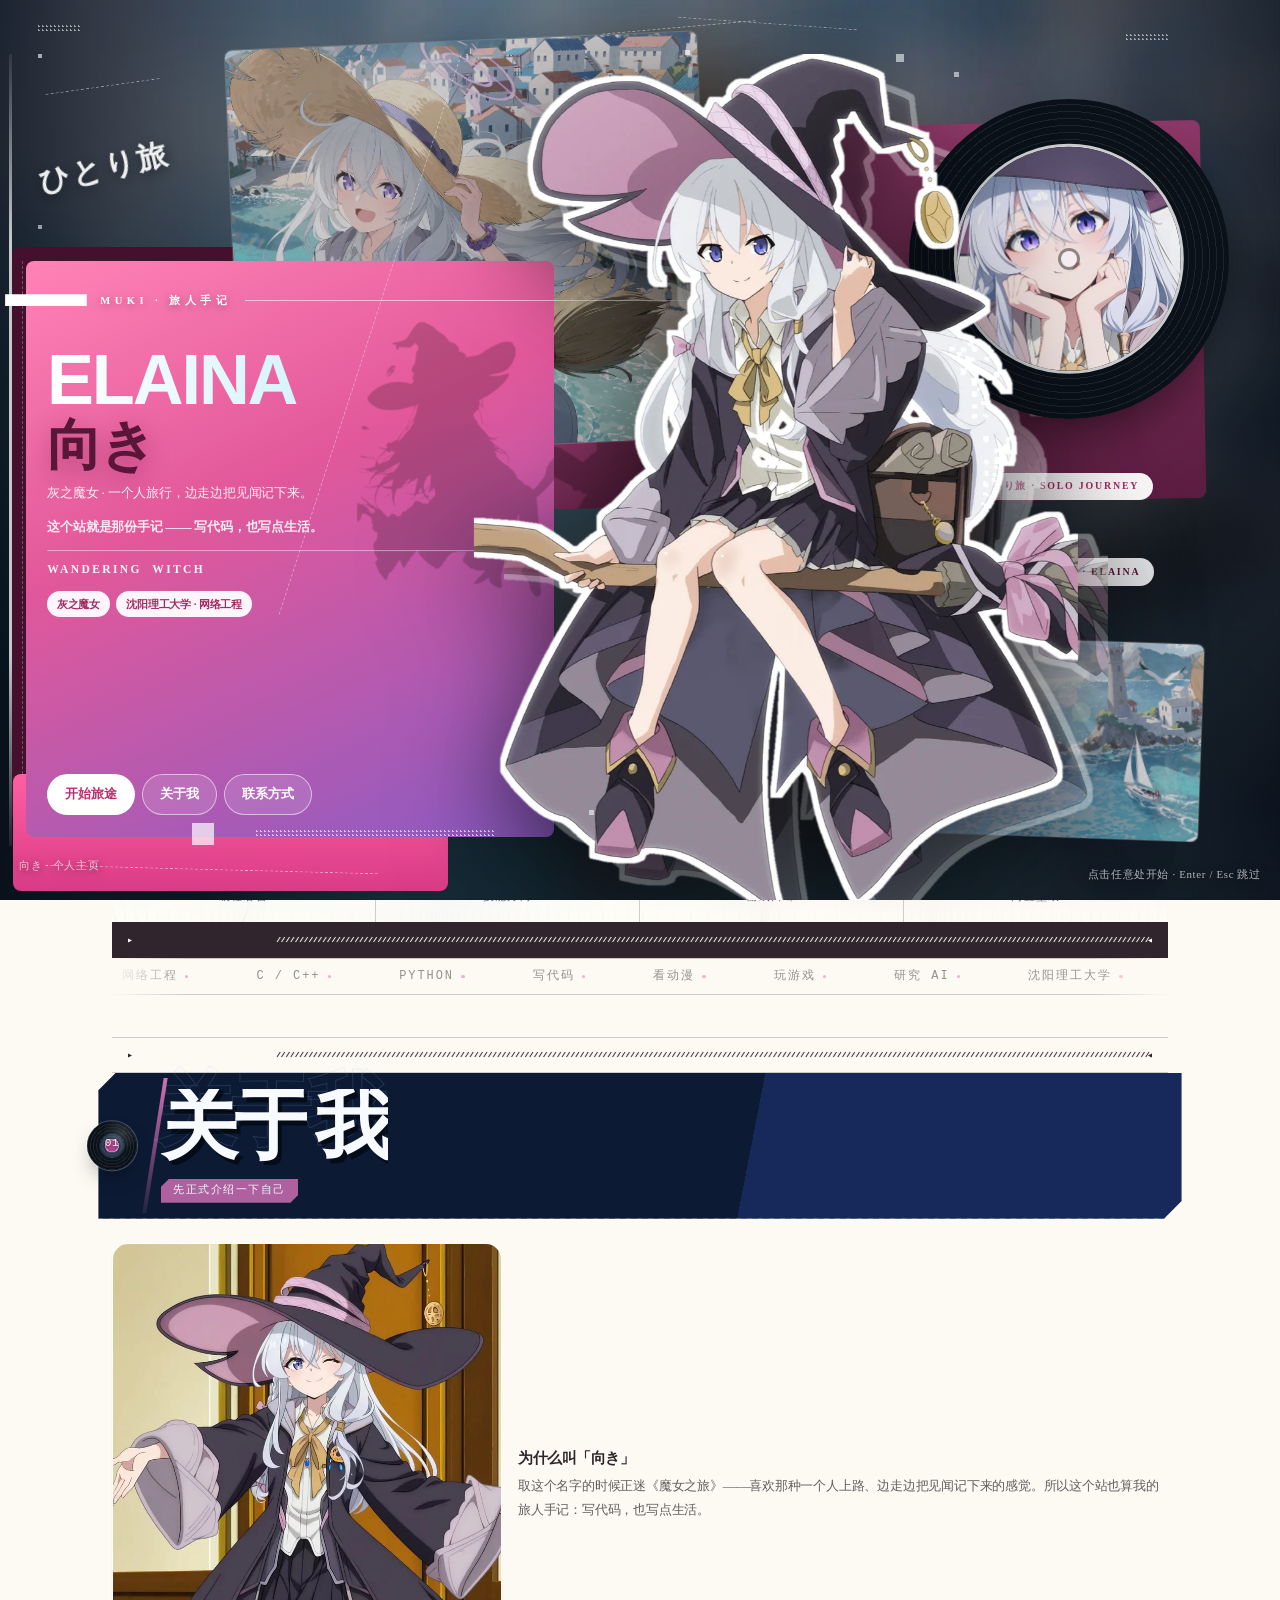
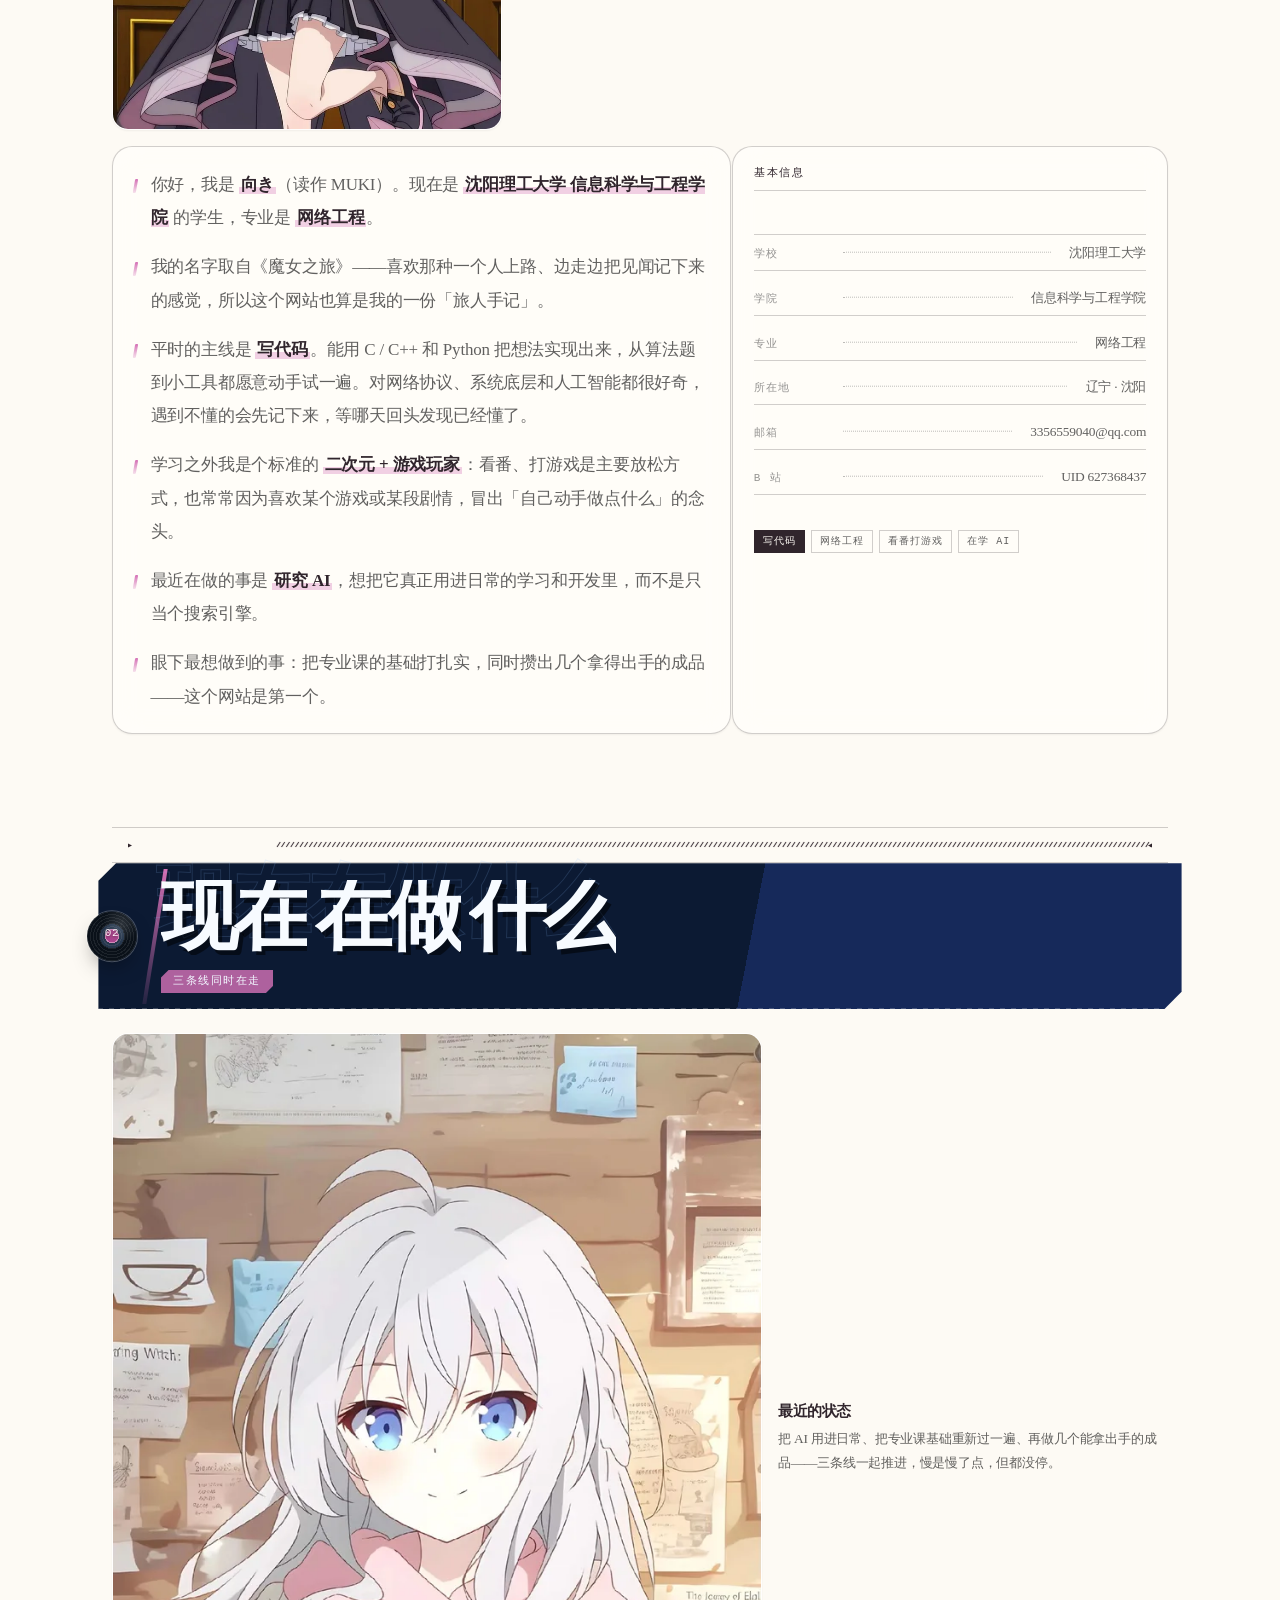
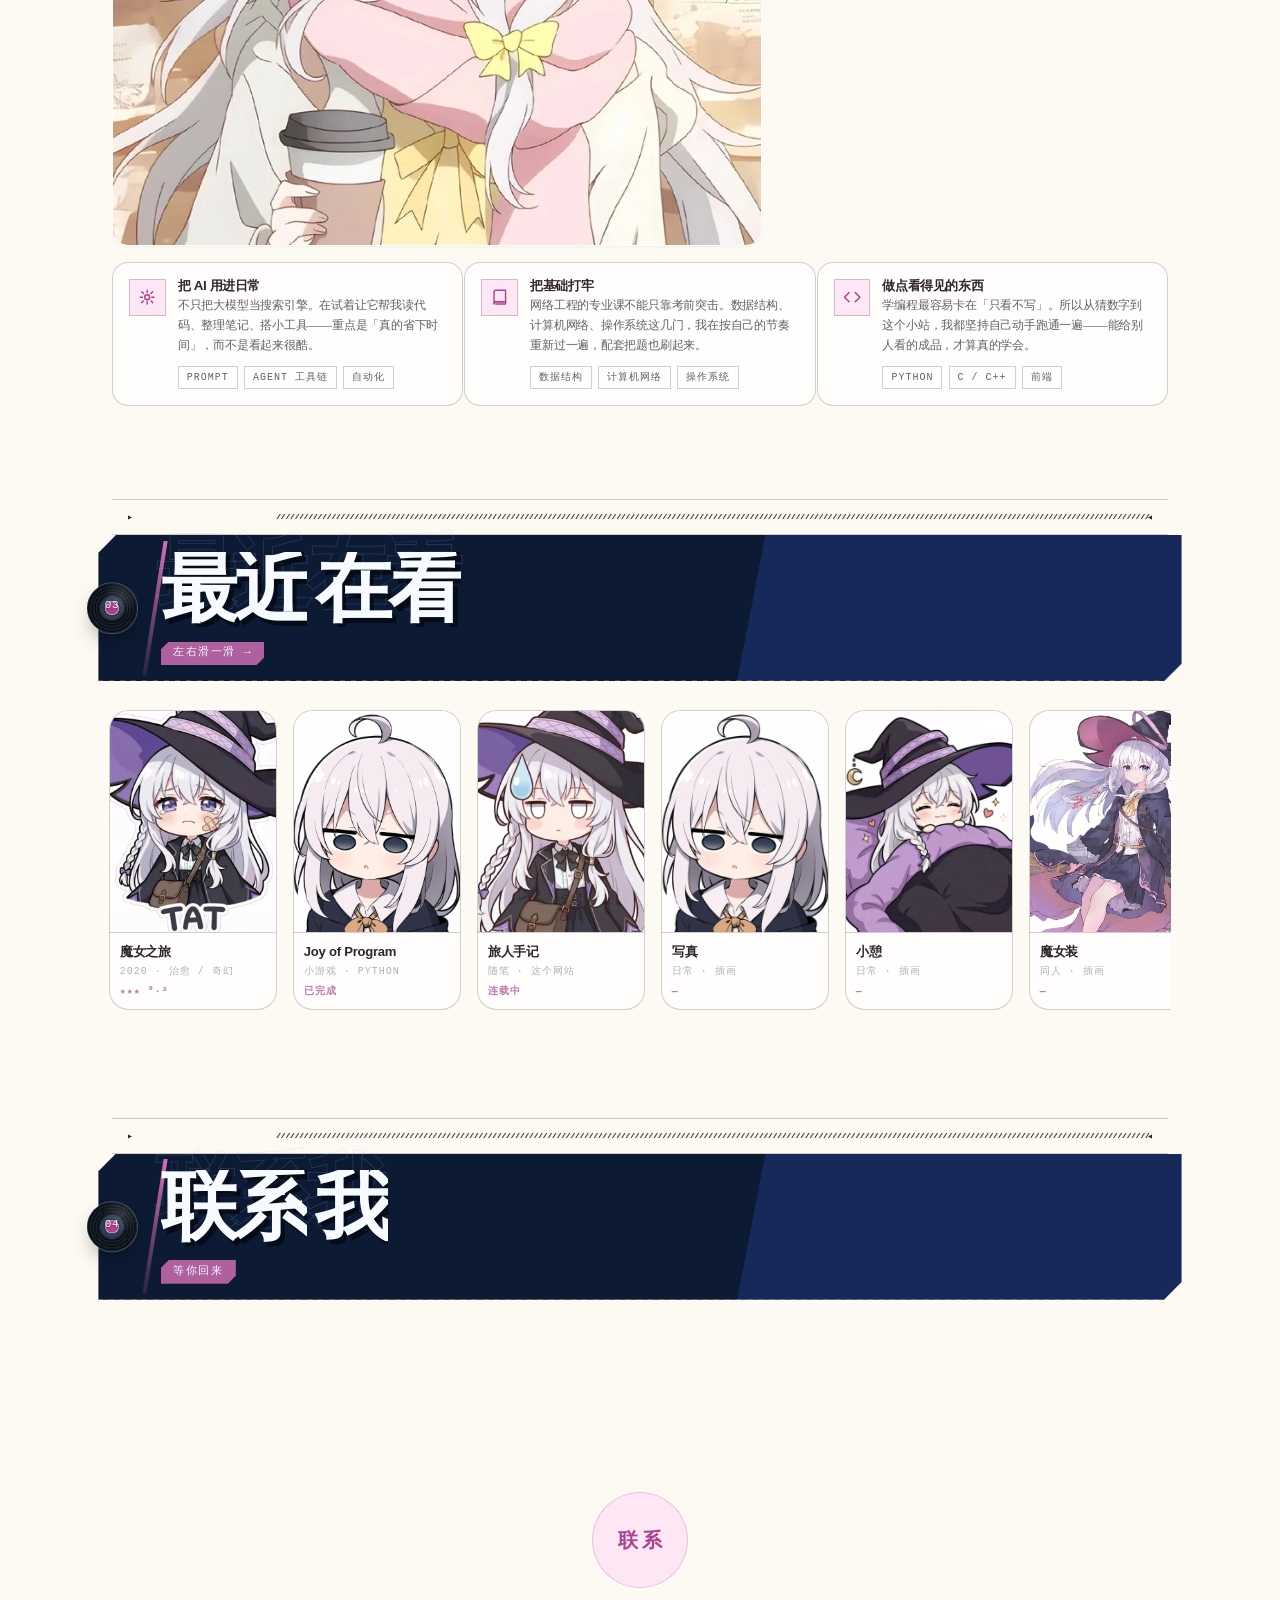
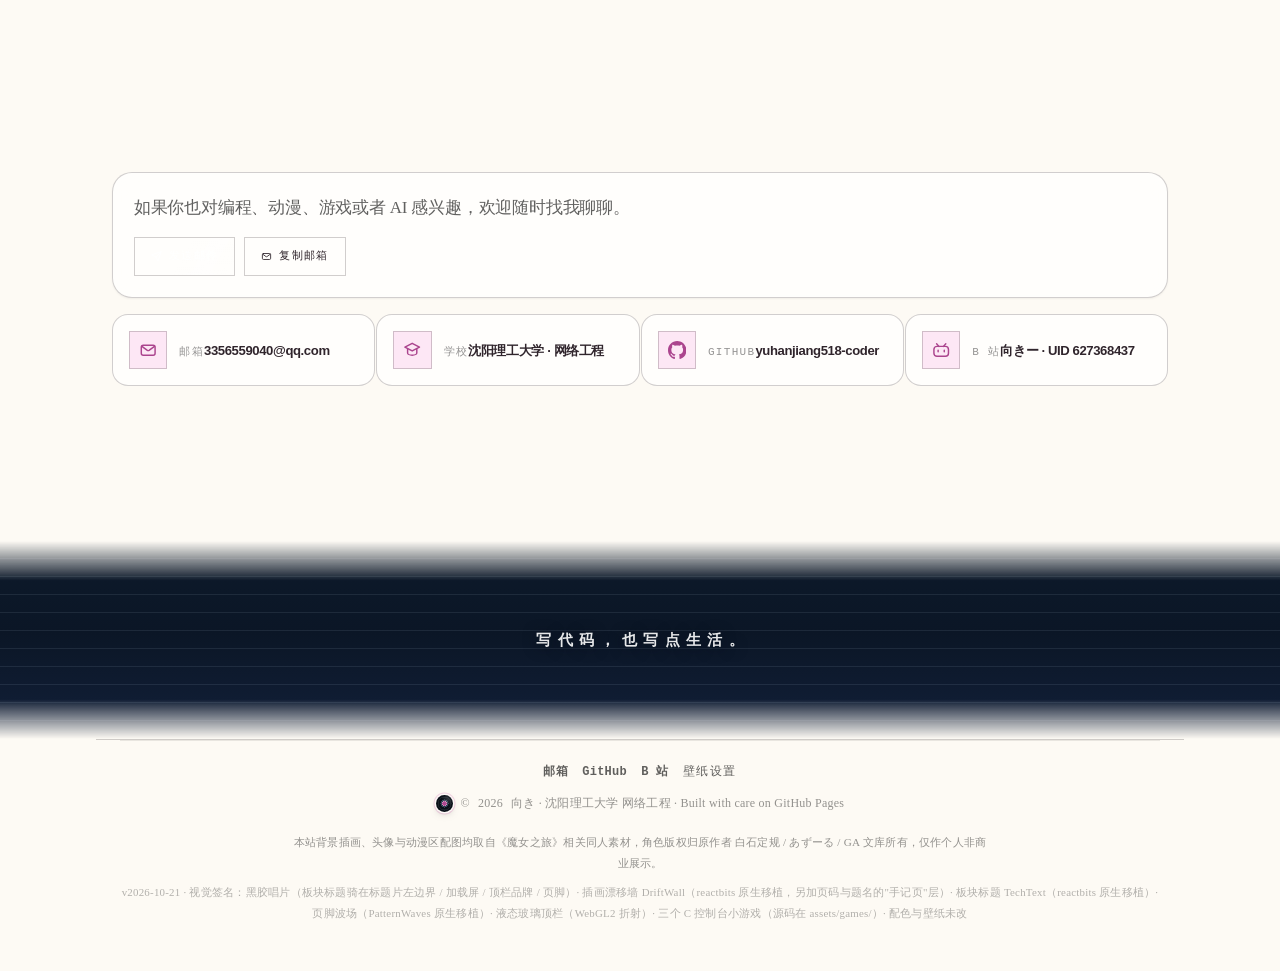
==== commit 212eec0b: "feat(about): 信息表加伸缩点线引导；区块引言的行内样式收成 .sec-lead" ====
--- a/index.html
+++ b/index.html
@@ -392,12 +392,12 @@
         <div class="card card-pad about-card reveal rv-x">
           <h3 style="font-size:.88rem">基本信息</h3>
           <dl class="fact-list">
-            <div class="fact"><dt>学校</dt><dd>沈阳理工大学</dd></div>
-            <div class="fact"><dt>学院</dt><dd>信息科学与工程学院</dd></div>
-            <div class="fact"><dt>专业</dt><dd>网络工程</dd></div>
-            <div class="fact"><dt>所在地</dt><dd>辽宁 · 沈阳</dd></div>
-            <div class="fact"><dt>邮箱</dt><dd>3356559040@qq.com</dd></div>
-            <div class="fact"><dt>B 站</dt><dd>UID 627368437</dd></div>
+            <div class="fact"><dt>学校</dt><span class="fact-lead" aria-hidden="true"></span><dd>沈阳理工大学</dd></div>
+            <div class="fact"><dt>学院</dt><span class="fact-lead" aria-hidden="true"></span><dd>信息科学与工程学院</dd></div>
+            <div class="fact"><dt>专业</dt><span class="fact-lead" aria-hidden="true"></span><dd>网络工程</dd></div>
+            <div class="fact"><dt>所在地</dt><span class="fact-lead" aria-hidden="true"></span><dd>辽宁 · 沈阳</dd></div>
+            <div class="fact"><dt>邮箱</dt><span class="fact-lead" aria-hidden="true"></span><dd>3356559040@qq.com</dd></div>
+            <div class="fact"><dt>B 站</dt><span class="fact-lead" aria-hidden="true"></span><dd>UID 627368437</dd></div>
           </dl>
           <div class="tags" style="margin-top:.4rem">
             <span class="tag is-hot">写代码</span>
@@ -601,7 +601,7 @@
       <h2 data-tech-text>学习 / 工作</h2>
       <span class="sec-more">一边学，一边记</span>
     </div>
-    <p class="reveal" style="color:var(--text-soft);max-width:42rem;margin:-.6rem 0 1.6rem">
+    <p class="reveal sec-lead" style="max-width:42rem;margin:-.6rem 0 1.6rem">
       这里放的是我正在学的技能、走过的路线、上过的课，以及动手做出来的东西。不求看起来厉害，只求每一条都拿得出手。
     </p>
 
@@ -879,7 +879,7 @@
       <h2 data-tech-text>技能标签墙</h2>
       <span class="sec-more">把它们丢下去看看</span>
     </div>
-    <p class="reveal" style="color:var(--text-soft);max-width:42rem;margin:-.4rem 0 1.2rem">
+    <p class="reveal sec-lead" style="max-width:42rem;margin:-.4rem 0 1.2rem">
       每一枚标签都是一件学过或在学的东西。点「倒下来」让它们自己落地堆叠 —— 下面这些是真的重力、碰撞和摩擦算出来的。
     </p>
 
--- a/style.css
+++ b/style.css
@@ -4824,3 +4824,140 @@
   .gdm { animation: none; }
   .gdm__prog > b { transition-duration: .01ms; }
 }
+
+/* =========================================================== 23. 大段正文：让它能"扫"
+   两个问题，一个是观感、一个是可读性：
+     ① 一墙段落，同样粗细、同样颜色、同样间距 —— 眼睛没有落脚点；
+     ② 卡片底色只有 72% 白，底下是清晰壁纸，压在暗部那层灰字对比度掉得厉害。
+   第一版 .sec-head 的注释里记过同一件事（标题落在图像暗部上读不了），
+   这里是它的正文版。                                                          */
+.about-grid .card {
+  /* 正文卡不像图标卡 —— 它扛的是长段落，底子得厚一档才托得住字 */
+  background: color-mix(in oklab, var(--card-solid) 93%, transparent);
+}
+.about-grid p {
+  position: relative;
+  margin: 0 0 .95em;
+  padding-left: 1.05rem;      /* 悬挂区：给左边那根小斜条让位 */
+  line-height: 1.95;          /* 中文长段落，行距给足才不串行 */
+}
+.about-grid p:last-child { margin-bottom: 0; }
+/* 段落标记：一根斜的小色条。六段同样的字，靠它才有"一条一条"的节奏。 */
+.about-grid p::before {
+  content: "";
+  position: absolute;
+  left: 0;
+  top: .66em;
+  width: .2rem;
+  height: .8em;
+  border-radius: 1px;
+  background: linear-gradient(to bottom, var(--primary), color-mix(in oklab, var(--primary) 20%, transparent));
+  transform: skewX(-10deg);
+}
+/* 关键词：原来只是"深一点的灰"，和正文几乎分不开。
+   换成荧光笔式的下沿高亮 —— 扫的时候一眼能找到。 */
+.about-grid p strong {
+  color: var(--text);
+  font-weight: 700;
+  background: linear-gradient(transparent 62%, color-mix(in oklab, var(--primary) 32%, transparent) 62%);
+  padding: 0 .12em;
+}
+/* 信息表：行与行之间给点空气，键用小号宽字距，值和键拉开层次 */
+.fact { padding: .42rem 0; }
+.fact dt { flex: 0 0 auto; min-width: 4.4rem; letter-spacing: .1em; }
+.fact dd { flex: 0 1 auto; line-height: 1.6; }
+/* 点线引导：键和值之间那条虚线。要一条能伸缩的线，就必须有自己的元素 ——
+   空的 dt::after 伸缩不了（dt 不是 flex 容器），所以由 HTML 里那个
+   span.fact-lead 来当，它是 .fact 的 flex 子项，flex:1 吃满中间的空档。
+   往上抬一点是为了让虚线落在文字基线上，不然它会贴着行的下沿。 */
+.fact-lead {
+  flex: 1 1 auto;
+  min-width: 1.2rem;
+  margin: 0 .55rem;
+  align-self: baseline;
+  transform: translateY(-.32em);
+  border-bottom: 1px dotted color-mix(in oklab, var(--text-faint) 62%, transparent);
+}
+
+/* 区块引言（.sec-lead）：原来这些段落用的是行内 style，改不动、也改不统一。
+   现在收成一个类 —— 排版属性集中在这里，位置类的 margin/max-width 仍留在
+   行内（那两处本来就各不相同）。 */
+.sec-lead {
+  color: var(--text-soft);
+  line-height: 1.9;
+  text-wrap: pretty;          /* 别让最后一行只剩一两个字 */
+}
+
+/* =========================================================== 22. 区块头部（P3R 风格）
+   aw 皮肤那一版在 aw.css 末尾（带 !important，必须后加载才压得住）；
+   这里是 classic 皮肤（?skin=classic）的同一套语言。
+   两边的配色都取站点自己的 --primary，不硬塞 P3R 的青蓝。 */
+.sec-head {
+  --sec-ink: #0c1a33;
+  --sec-ink-2: #16295a;
+  --sec-cyan: var(--primary);
+  --sec-cut: 1.1rem;
+  position: relative;
+  isolation: isolate;
+  /* classic 是 flex 一行（唱片 + 标题 + 副标题），布局保持不动，只加底板 */
+  background: none;
+  backdrop-filter: none;
+  -webkit-backdrop-filter: none;
+  border-radius: 0;
+  padding: .95rem 1.1rem 1rem;
+  margin-left: -.85rem;
+  margin-right: -.85rem;
+}
+.sec-head::before {
+  content: "";
+  position: absolute;
+  inset: 0;
+  z-index: -2;
+  background:
+    repeating-linear-gradient(90deg, rgb(255 255 255 / 22%) 0 5px, transparent 5px 11px) left bottom / 100% 1px no-repeat,
+    linear-gradient(101deg, var(--sec-ink) 0 60%, var(--sec-ink-2) 60% 100%);
+  clip-path: polygon(
+    0 var(--sec-cut), var(--sec-cut) 0,
+    100% 0, 100% calc(100% - var(--sec-cut)),
+    calc(100% - var(--sec-cut)) 100%, 0 100%);
+}
+.sec-head h2 {
+  position: relative;
+  z-index: 1;
+  color: #f7fbff;
+  --tt-accent: var(--sec-cyan);
+  text-shadow: .055em .07em 0 rgb(0 0 0 / 52%);
+}
+.sec-head h2::before {
+  /* 原来那根粉色小竖条在深底上太细，加粗一点、跟着斜 */
+  width: .24rem;
+  background: var(--sec-cyan);
+  transform: skewX(-9deg);
+}
+/* 幽灵描边字：真元素，锚在 .sec-head 上（不是 h2::after —— 见 aw.css 里的说明） */
+.sec-head .sec-ghost {
+  position: absolute;
+  left: .9rem;
+  top: .05rem;
+  z-index: 0;
+  font-weight: 900;
+  font-size: 1.5em;
+  line-height: 1;
+  letter-spacing: -.06em;
+  white-space: nowrap;
+  color: transparent;
+  -webkit-text-stroke: 1px rgb(140 190 255 / 16%);
+  pointer-events: none;
+  user-select: none;
+}
+.sec-more {
+  display: inline-block;
+  margin-left: auto;
+  padding: .22rem .72rem .24rem;
+  font-size: .68rem;
+  letter-spacing: .12em;
+  color: #f2f7ff;
+  background: color-mix(in oklab, var(--sec-cyan) 84%, #00122e 16%);
+  clip-path: polygon(.5rem 0, 100% 0, 100% calc(100% - .5rem), calc(100% - .5rem) 100%, 0 100%, 0 .5rem);
+}
+.sec-more:hover { color: #fff; }
--- a/aw.css
+++ b/aw.css
@@ -994,3 +994,111 @@
   box-shadow: 0 0 0 1px color-mix(in oklab, var(--card-solid) 82%, transparent);
   pointer-events: none;
 }
+
+/* =========================================================== 11. 区块头部（P3R 风格）
+   原来这里是一整条半透明横条 + 一行标题 —— 只有一层，太平。
+   改成《女神异闻录 3 Reload》那套语言叠起来：
+     ① 深藏青底板，左上和右下切角（clip-path）
+     ② 底板里再叠一层斜切的亮面 + 底部一条点线
+     ③ 左侧一根斜的亮色竖条（唱片右边）
+     ④ 标题：纯白 + 硬投影（不是模糊阴影），后面跟一层放大的幽灵描边字
+     ⑤ 副标题变成一个小切角标签块
+
+   为什么写在 aw.css 末尾而不是 style.css：
+     上面第 8 节给 .sec-head 的 padding/margin 带了 !important，而 aw.css 在
+     style.css 之后加载 —— 同权重下后加载的赢。要改这块只能写在它后面。
+     （这个坑第 10 节的注释里已经踩过一次。）
+
+   配色没有照搬 P3R 的青蓝：用的是站点自己的 --primary，这样面板里那个
+   色相滑块一拖，整套区块头部跟着变。                                        */
+html[data-skin="aw"] .sec-head {
+  --sec-ink: #0c1a33;          /* 深藏青 */
+  --sec-ink-2: #16295a;        /* 斜切那一半亮一档 */
+  --sec-cyan: var(--primary);
+  --sec-cut: 1.1rem;
+  position: relative;
+  isolation: isolate;          /* 让 -1/-2 的伪元素只压在这个区块里 */
+  display: block;
+  padding: 1.05rem 1.2rem 1rem 3.9rem !important;
+  margin: 0 0 1.5rem !important;
+  margin-left: -.85rem !important;
+  margin-right: -.85rem !important;
+  border: 0 !important;        /* 原来那条 1px 底线让位给切角底板 */
+  border-radius: 0 !important;
+  color: #f2f7ff;
+  background: none !important;
+}
+html[data-skin="aw"] .sec-head::before {
+  content: "";
+  position: absolute;
+  inset: 0;
+  z-index: -2;
+  background:
+    repeating-linear-gradient(90deg, rgb(255 255 255 / 22%) 0 5px, transparent 5px 11px) left bottom / 100% 1px no-repeat,
+    linear-gradient(101deg, var(--sec-ink) 0 60%, var(--sec-ink-2) 60% 100%);
+  clip-path: polygon(
+    0 var(--sec-cut), var(--sec-cut) 0,
+    100% 0, 100% calc(100% - var(--sec-cut)),
+    calc(100% - var(--sec-cut)) 100%, 0 100%);
+}
+html[data-skin="aw"] .sec-head::after {
+  content: "";
+  position: absolute;
+  left: 3.42rem; top: .35rem; bottom: .35rem;
+  width: .22rem;
+  z-index: -1;
+  background: linear-gradient(to bottom, var(--sec-cyan), color-mix(in oklab, var(--sec-cyan) 12%, transparent));
+  transform: skewX(-9deg);
+}
+/* 不是每个区块头都带编号唱片（比如「学习 / 工作」那一块）。
+   没有唱片的时候左边要收回来，否则会空出 3.9rem 一块光板。 */
+html[data-skin="aw"] .sec-head:not(:has(.sec-idx)) {
+  padding-left: 1.35rem !important;
+}
+html[data-skin="aw"] .sec-head:not(:has(.sec-idx))::after { display: none; }
+html[data-skin="aw"] .sec-head h2 {
+  position: relative;
+  z-index: 1;
+  color: #f7fbff;
+  --tt-accent: var(--sec-cyan);   /* 标题镜片特效的强调色，tech-text.js 会读它 */
+  text-shadow: .055em .07em 0 rgb(0 0 0 / 52%);
+}
+/* 幽灵描边字：同一句话放大一层垫在后面。
+   注意这里挂的是 .sec-ghost（由 script.js 插进来的真元素，锚在 .sec-head 上），
+   不是 h2::after —— tech-text.js 会把标题文字包进一个绝对定位的 .tt-sr，
+   那时 h2 的盒子已经不是"标题所在的位置"了，伪元素会飘到别处去。 */
+html[data-skin="aw"] .sec-ghost {
+  position: absolute;
+  left: 3.6rem;
+  top: .1rem;
+  z-index: 0;
+  font-family: var(--aw-sans);
+  font-weight: 900;
+  font-size: clamp(2.4rem, 9vw, 5rem);
+  line-height: .9;
+  letter-spacing: -.06em;
+  white-space: nowrap;
+  color: transparent;
+  -webkit-text-stroke: 1px rgb(140 190 255 / 16%);
+  pointer-events: none;
+  user-select: none;
+}
+html[data-skin="aw"] .sec-head:not(:has(.sec-idx)) .sec-ghost { left: 1.1rem; }
+/* 唱片落在深底上会糊掉，补一圈细边和一点外阴影把它托起来 */
+html[data-skin="aw"] .sec-head .sec-idx {
+  box-shadow: 0 0 0 1px rgb(255 255 255 / 26%), 0 10px 24px -12px rgb(0 0 0 / 85%);
+}
+html[data-skin="aw"] .sec-more {
+  display: inline-block;
+  margin: .55rem 0 0;
+  padding: .24rem .78rem .26rem;
+  font-family: var(--aw-mono);
+  font-size: .68rem;
+  letter-spacing: .14em;
+  color: #f2f7ff;
+  background: color-mix(in oklab, var(--sec-cyan) 84%, #00122e 16%);
+  clip-path: polygon(.5rem 0, 100% 0, 100% calc(100% - .5rem), calc(100% - .5rem) 100%, 0 100%, 0 .5rem);
+  opacity: 1;
+}
+html[data-skin="aw"] .sec-more:hover { color: #fff; }
+
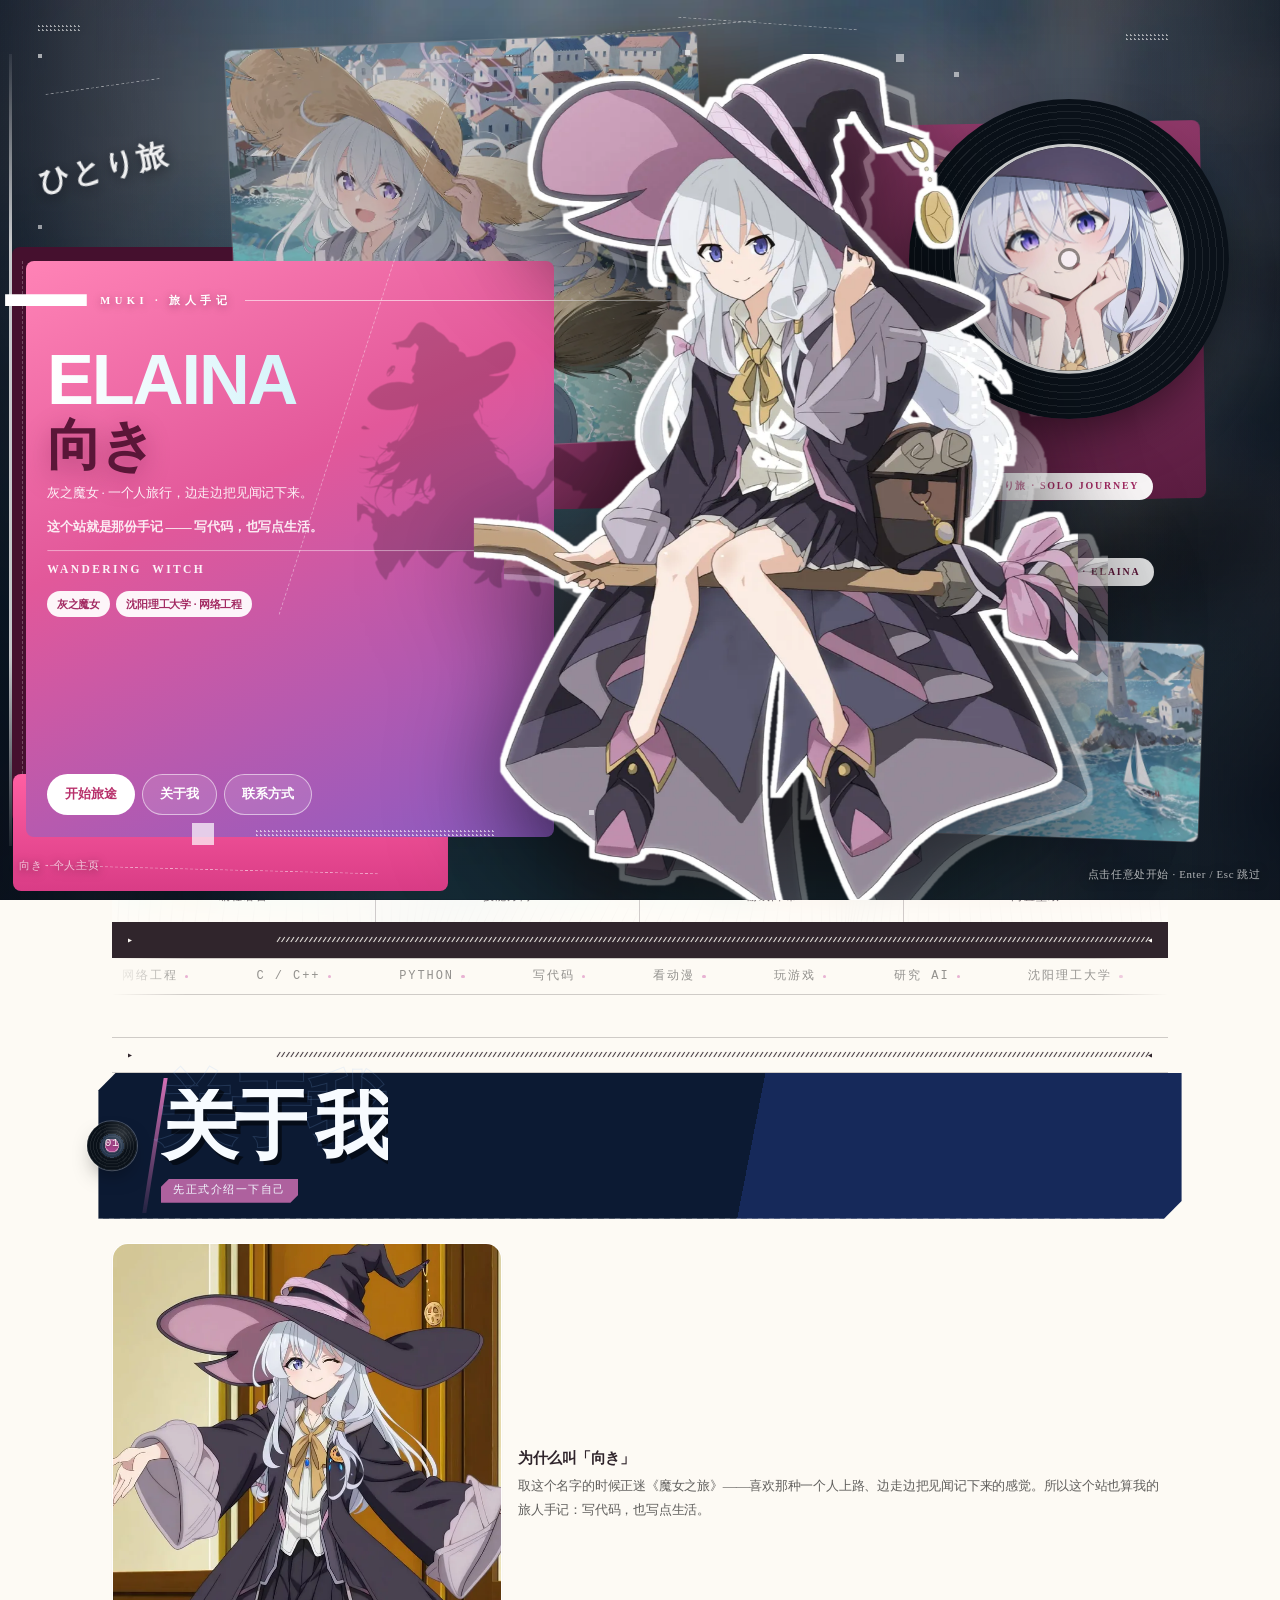
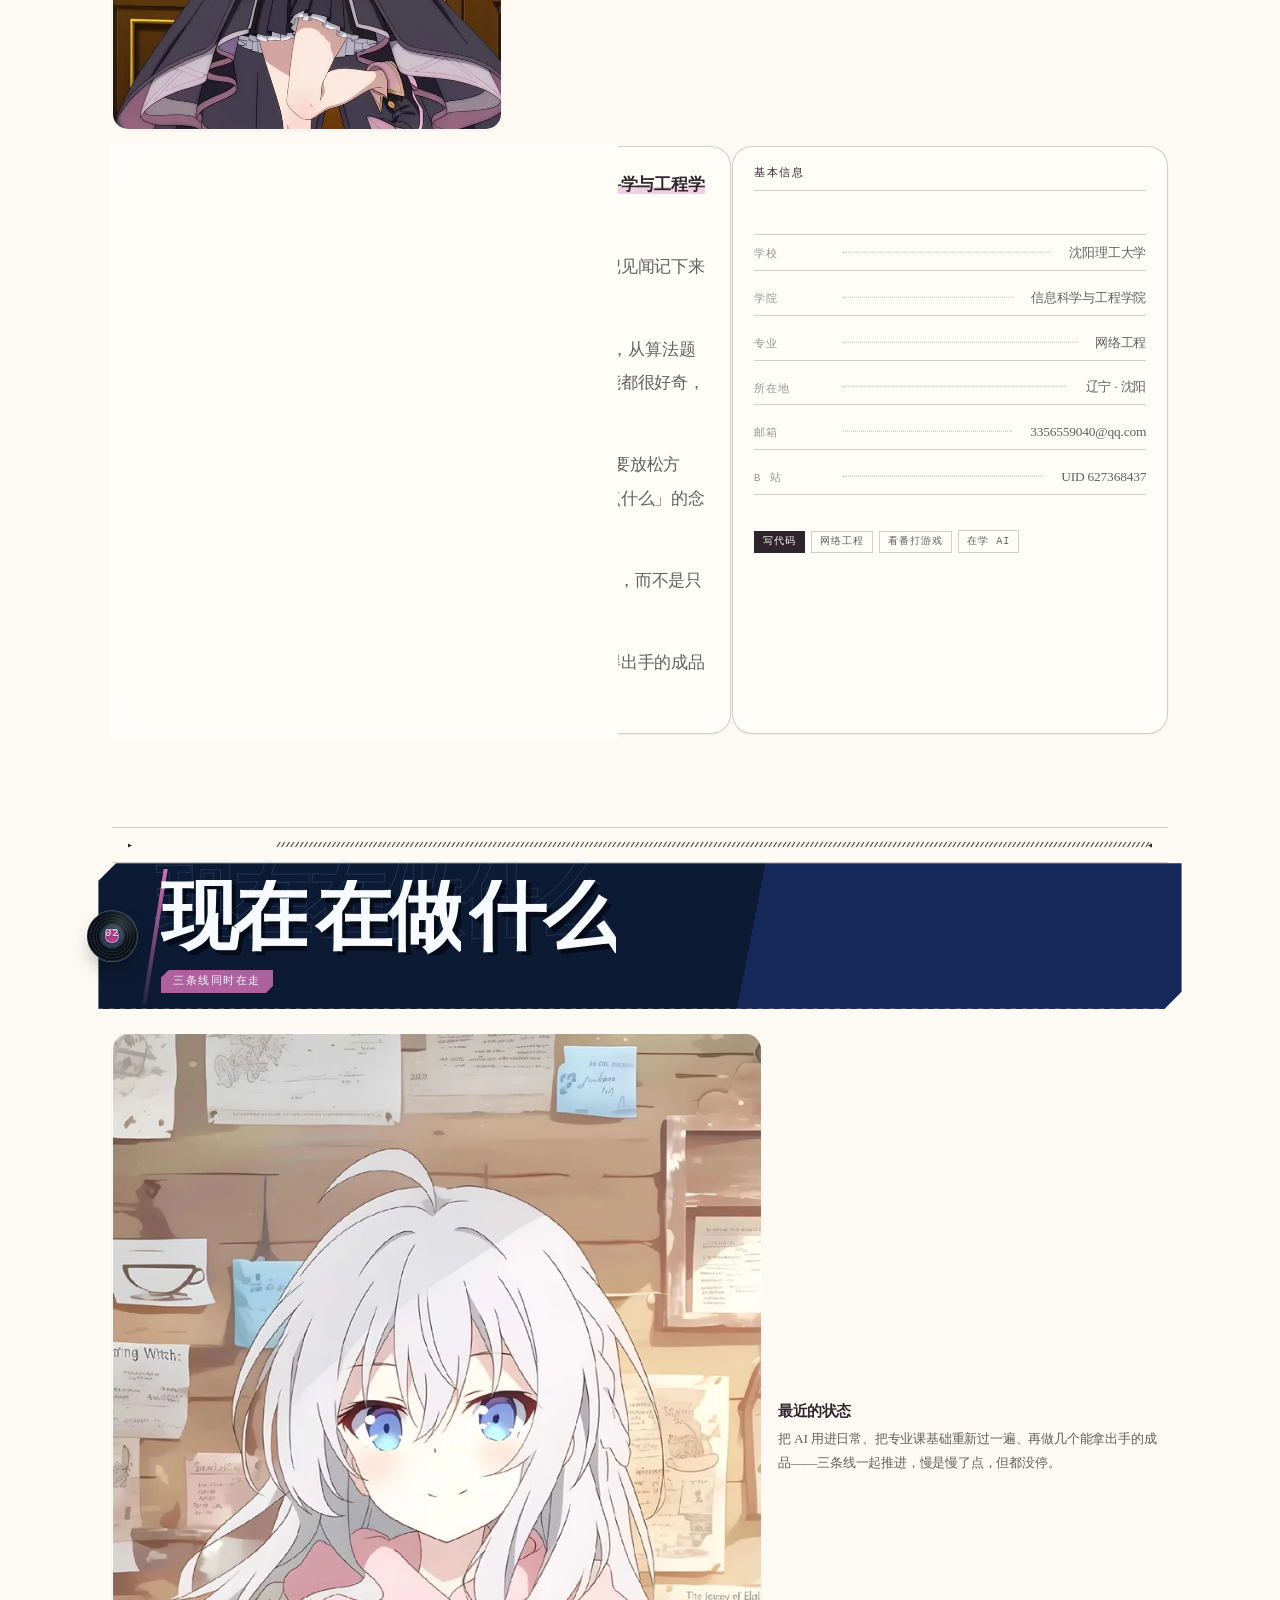
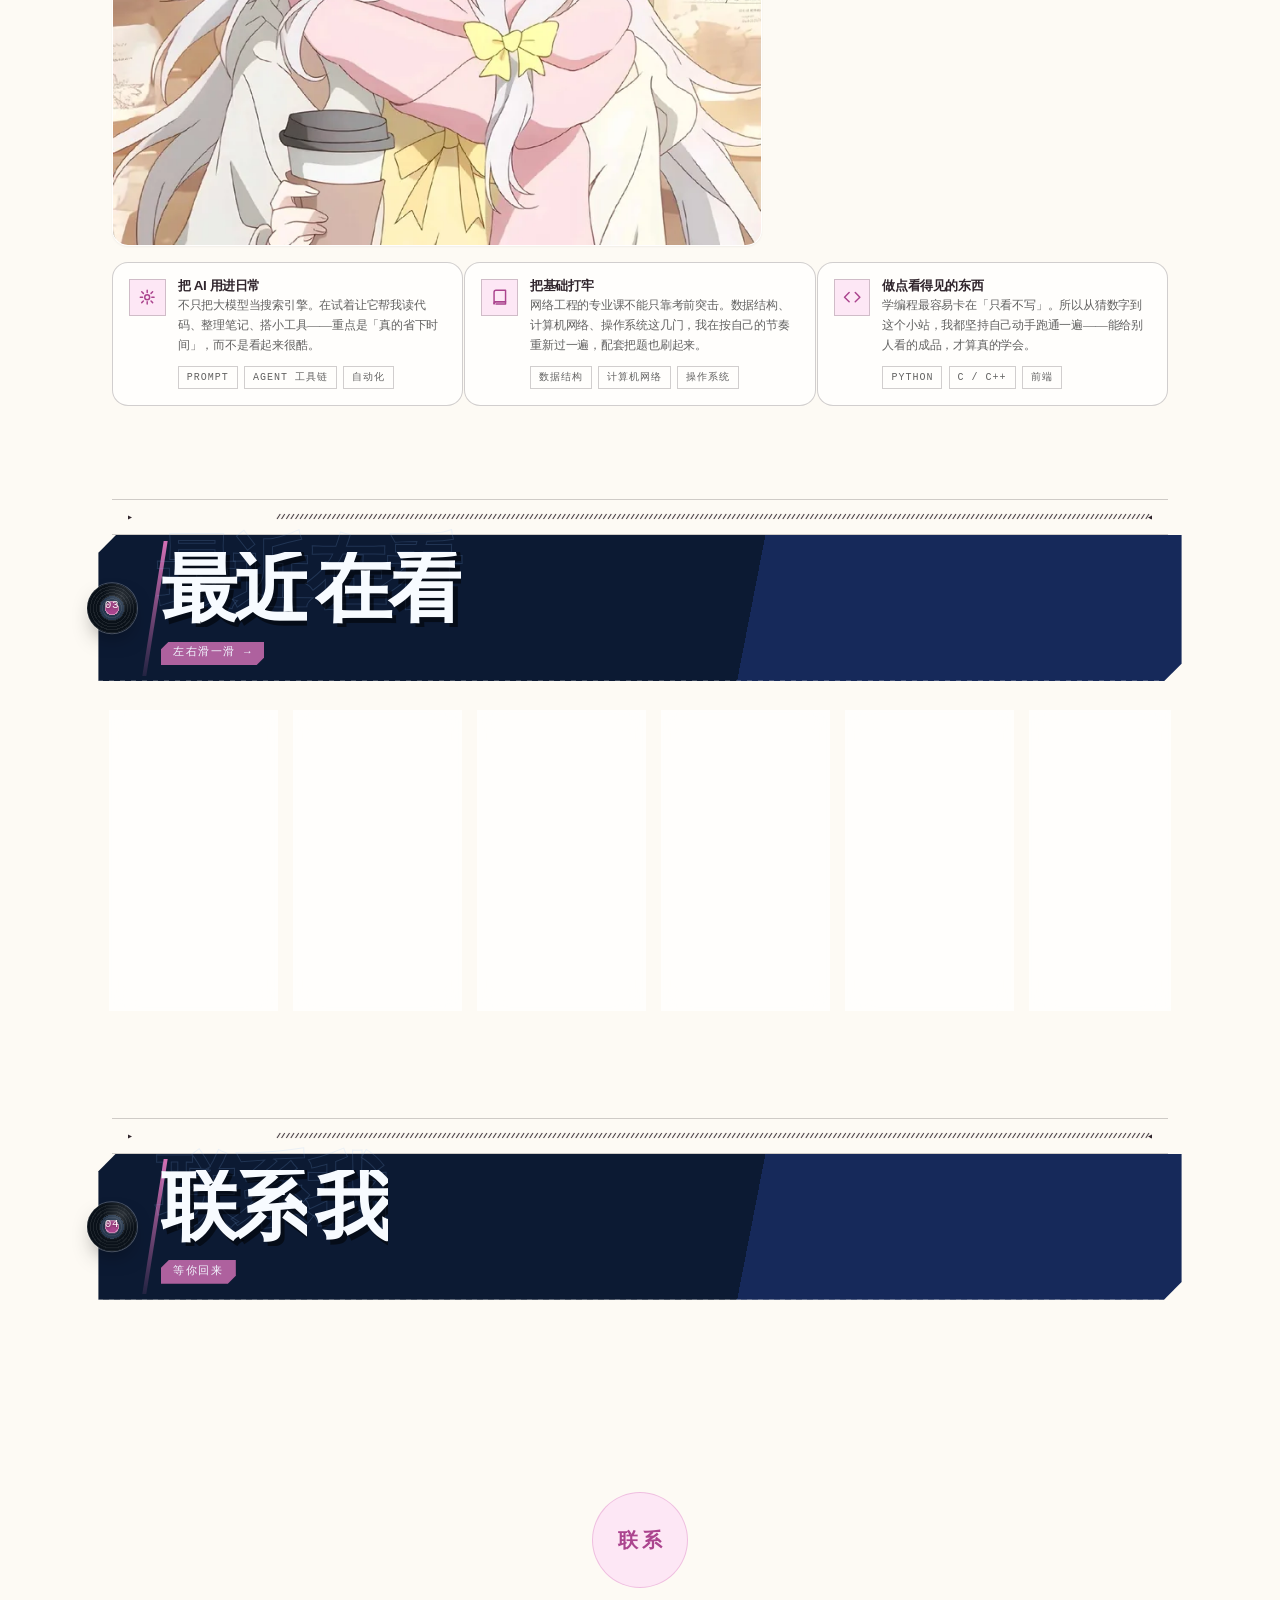
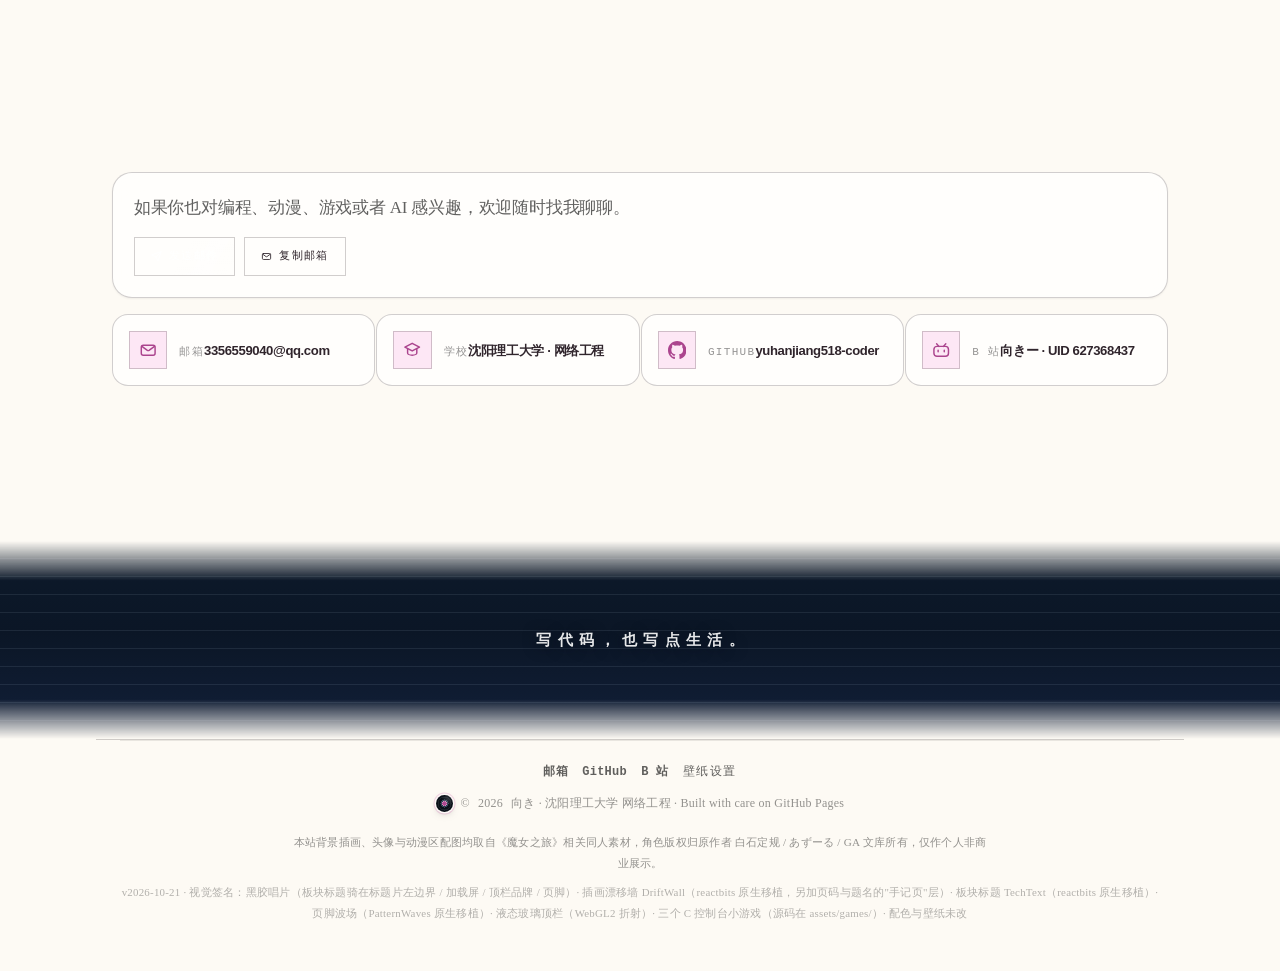
==== commit 8e6c72b0: "feat(fortune): 旅人之签改成塔罗牌阵 —— 深蓝牌桌 + 三张背面牌，点开翻面；牌面全 CSS 画，无新增图片" ====
--- a/index.html
+++ b/index.html
@@ -1063,14 +1063,14 @@
 
       <div class="fortune reveal">
         <div class="fortune-inner">
-          <button class="omikuji" id="omikuji" type="button" aria-label="摇一摇抽签">
-            <span class="omikuji-tube" aria-hidden="true"></span>
-            <span class="omikuji-label" aria-hidden="true">御 籤</span>
-            <span class="omikuji-hint" id="omikujiHint">点我抽签</span>
-          </button>
+          <!-- 塔罗牌阵：三个签种 = 三张背面朝上的牌，点一张翻开。
+               牌面由 script.js 生成（签种和名称都在 FORTUNES 里，写两遍迟早不一致）。 -->
+          <div class="tarot-table">
+            <div class="tarot-deck" id="tarotDeck" role="group" aria-label="抽一张牌"></div>
+            <p class="tarot-hint" id="tarotHint">挑一张翻开 · 每天一次</p>
+          </div>
 
           <div class="fortune-body">
-            <div class="fortune-tabs" id="fortuneTabs" role="group" aria-label="选择签种"></div>
             <div class="fortune-result" id="fortuneResult" aria-live="polite"></div>
           </div>
         </div>
--- a/style.css
+++ b/style.css
@@ -4888,6 +4888,126 @@
   text-wrap: pretty;          /* 别让最后一行只剩一两个字 */
 }
 
+/* =========================================================== 24. 塔罗牌阵（旅人之签）
+   参考的是一段塔罗抽牌的界面：深蓝牌桌 + 背面朝上的牌 + 点一张翻面，
+   翻开后牌名和解读一起出来。
+
+   牌面全部是 CSS 画的（渐变 + 内描边 + 字形），**没有新增任何图片** ——
+   22 张大阿卡纳要么去找素材、要么自己画，两样都不该为了一个每日抽签去做。
+   .tarot-flip 才是翻转的那一层：外层 button 留着给 :focus-visible 和
+   抬起动画用，两个 transform 放同一个元素上会互相覆盖。 */
+.tarot-table {
+  position: relative;
+  display: flex;
+  flex-direction: column;
+  align-items: center;
+  gap: .95rem;
+  padding: 1.15rem clamp(.8rem, 2.4vw, 1.4rem) 1.3rem;
+  border-radius: var(--r-lg);
+  background: radial-gradient(125% 95% at 50% 12%, #2c5391 0%, #163663 46%, #0a1b38 100%);
+  box-shadow: inset 0 0 0 1px rgb(255 255 255 / 12%), 0 20px 44px -24px rgb(0 0 0 / 62%);
+}
+.tarot-deck { display: flex; gap: clamp(.45rem, 1.8vw, .95rem); }
+.tarot {
+  width: clamp(5.1rem, 14vw, 7.2rem);
+  aspect-ratio: 5 / 8;
+  padding: 0;
+  border: 0;
+  background: none;
+  cursor: pointer;
+  border-radius: .55rem;
+  transition: transform var(--d-ui) var(--ease-out);
+}
+.tarot:hover { transform: translateY(-6px); }
+.tarot:focus-visible { outline: 2px solid #cfe4ff; outline-offset: 3px; }
+.tarot-flip {
+  display: block;
+  position: relative;
+  width: 100%;
+  height: 100%;
+  transform-style: preserve-3d;
+  transition: transform .78s var(--ease-out);
+}
+.tarot.is-drawn .tarot-flip { transform: rotateY(180deg); }
+.tarot-back,
+.tarot-face {
+  position: absolute;
+  inset: 0;
+  border-radius: .5rem;
+  overflow: hidden;
+  backface-visibility: hidden;
+  -webkit-backface-visibility: hidden;
+}
+/* 牌背：斜纹 + 内描边 + 中间一个菱形徽记 */
+.tarot-back {
+  background:
+    repeating-linear-gradient(45deg, rgb(255 255 255 / 8%) 0 3px, transparent 3px 7px),
+    repeating-linear-gradient(-45deg, rgb(255 255 255 / 8%) 0 3px, transparent 3px 7px),
+    linear-gradient(160deg, #1e3f78, #0d2044);
+  box-shadow:
+    inset 0 0 0 1px rgb(228 240 255 / 30%),
+    inset 0 0 0 .3rem rgb(9 22 46 / 88%),
+    inset 0 0 0 .37rem rgb(228 240 255 / 20%),
+    0 12px 24px -14px rgb(0 0 0 / 72%);
+}
+.tarot-back i {
+  position: absolute;
+  left: 50%; top: 50%;
+  width: 40%;
+  aspect-ratio: 1;
+  transform: translate(-50%, -50%) rotate(45deg);
+  border: 1px solid rgb(198 224 255 / 48%);
+  box-shadow: inset 0 0 0 3px rgb(198 224 255 / 12%);
+}
+/* 牌面：翻过来才看到 */
+.tarot-face {
+  transform: rotateY(180deg);
+  display: grid;
+  place-items: center;
+  align-content: center;
+  gap: .22rem;
+  padding: .5rem .3rem;
+  background: linear-gradient(165deg, #f9fcff, #dde8f8);
+  box-shadow:
+    inset 0 0 0 1px rgb(20 45 90 / 32%),
+    inset 0 0 0 .3rem #fff,
+    inset 0 0 0 .37rem rgb(20 45 90 / 20%);
+  color: #14315e;
+  text-align: center;
+}
+.tarot-no { font-family: var(--aw-mono, ui-monospace, monospace); font-size: .72rem; letter-spacing: .12em; opacity: .68; }
+.tarot-glyph { font-size: clamp(1.05rem, 3vw, 1.55rem); line-height: 1; }
+.tarot-name { font-style: normal; font-size: .6rem; letter-spacing: .04em; opacity: .82; }
+/* 牌面上下各两道细线 —— 只有字的话太像一张白纸，这两道给它"牌"的框 */
+.tarot-face::before,
+.tarot-face::after {
+  content: "";
+  position: absolute;
+  left: 15%; right: 15%;
+  height: 1px;
+  background: rgb(20 45 90 / 28%);
+}
+.tarot-face::before { top: 15%; box-shadow: 0 3px 0 rgb(20 45 90 / 13%); }
+.tarot-face::after { bottom: 15%; box-shadow: 0 -3px 0 rgb(20 45 90 / 13%); }
+.tarot.is-active { box-shadow: 0 0 0 2px var(--primary), 0 0 0 6px color-mix(in oklab, var(--primary) 22%, transparent); }
+.tarot.is-flipping { animation: tarot-lift .8s var(--ease-out); }
+@keyframes tarot-lift {
+  0%   { transform: translateY(0); }
+  45%  { transform: translateY(-10px) scale(1.035); }
+  100% { transform: translateY(0); }
+}
+.tarot-hint {
+  margin: 0;
+  font-size: .68rem;
+  letter-spacing: .14em;
+  color: rgb(212 229 255 / 74%);
+}
+@media (prefers-reduced-motion: reduce) {
+  .tarot-flip { transition: none; }
+  .tarot.is-flipping { animation: none; }
+  .tarot:hover { transform: none; }
+}
+
 /* =========================================================== 22. 区块头部（P3R 风格）
    aw 皮肤那一版在 aw.css 末尾（带 !important，必须后加载才压得住）；
    这里是 classic 皮肤（?skin=classic）的同一套语言。
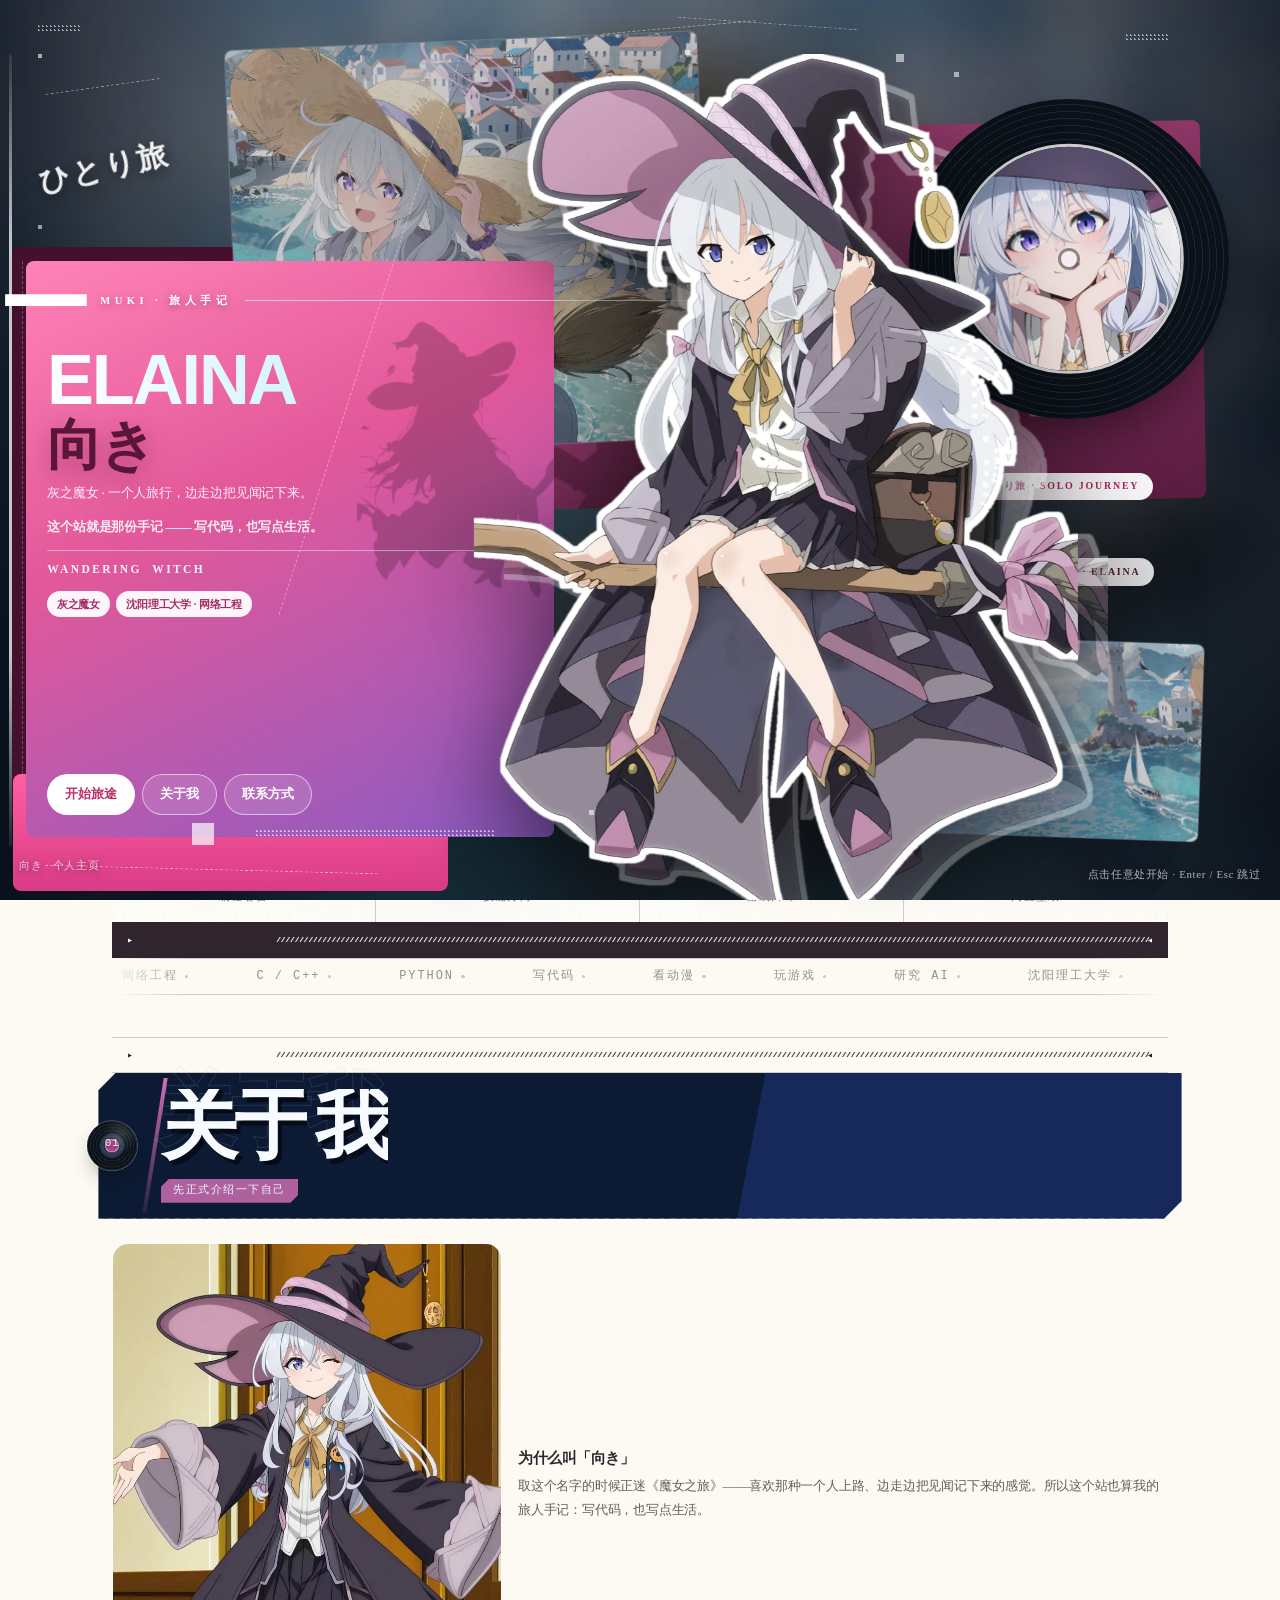
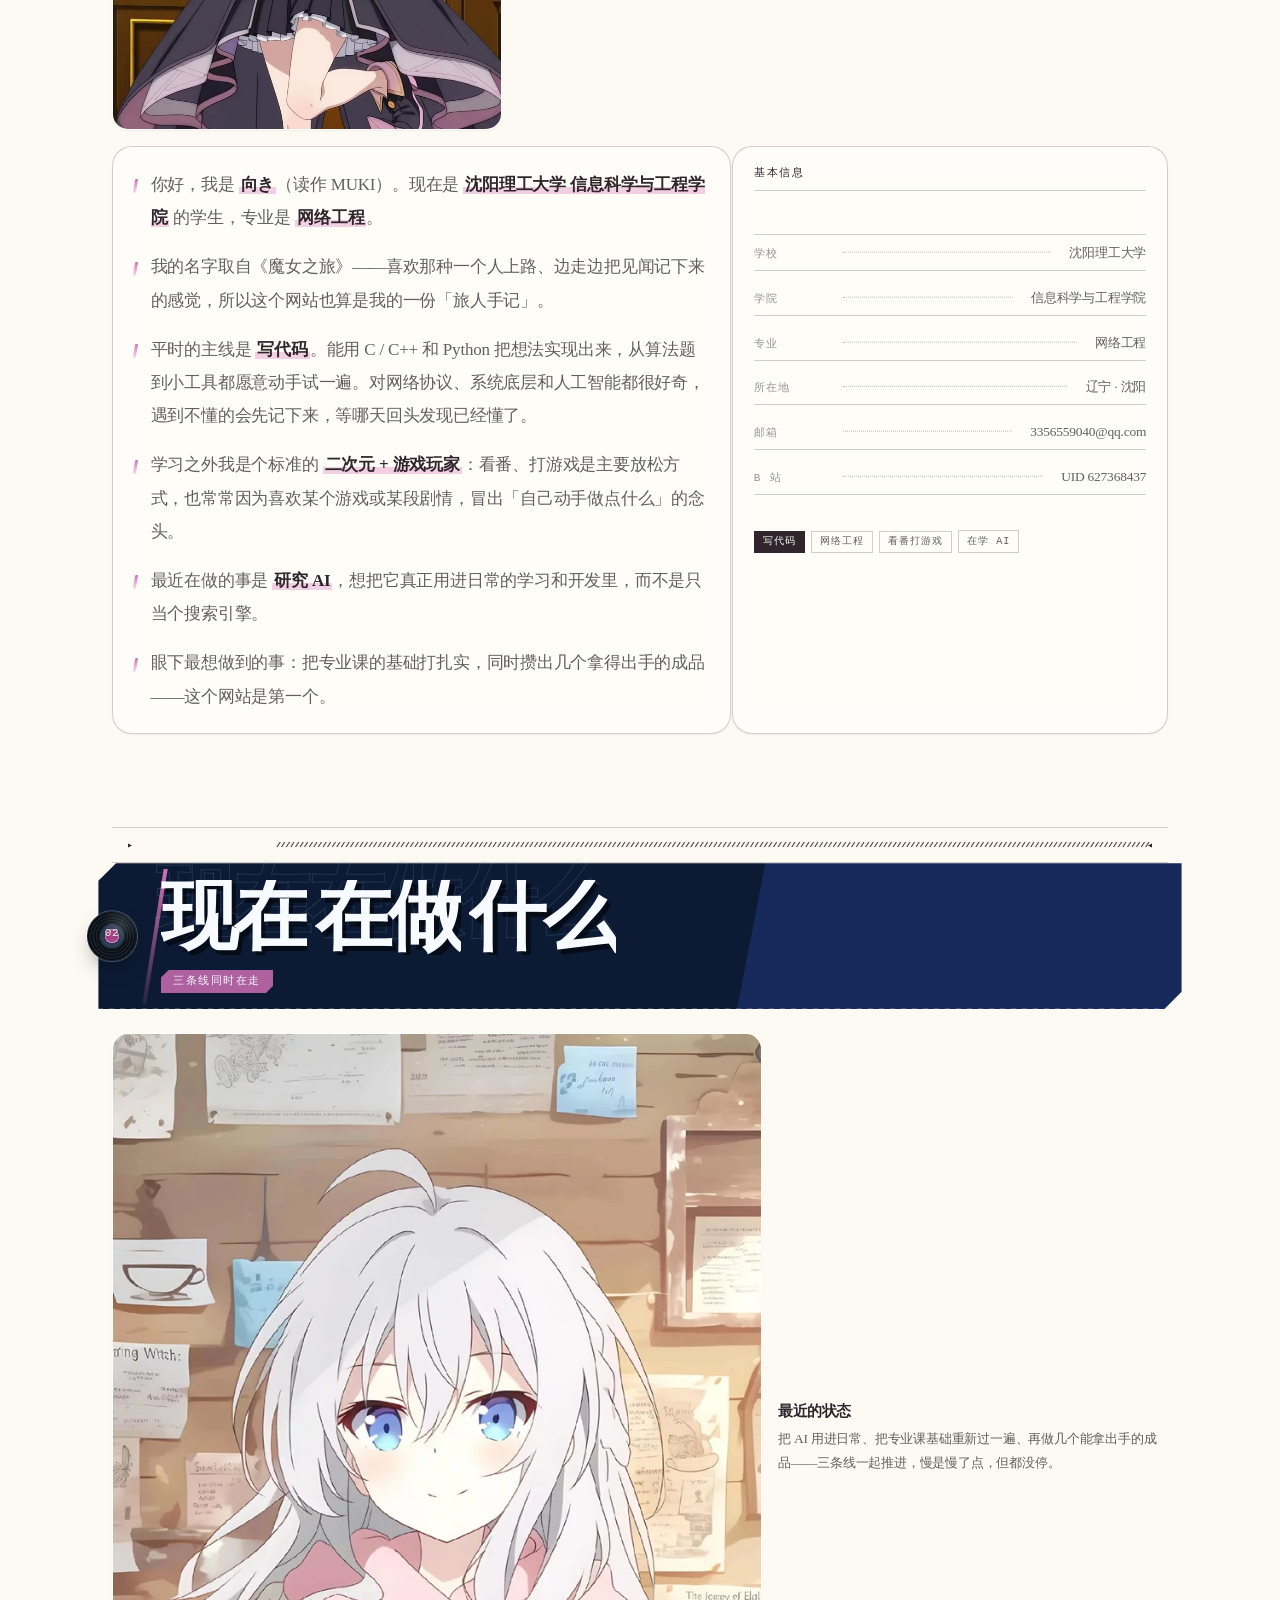
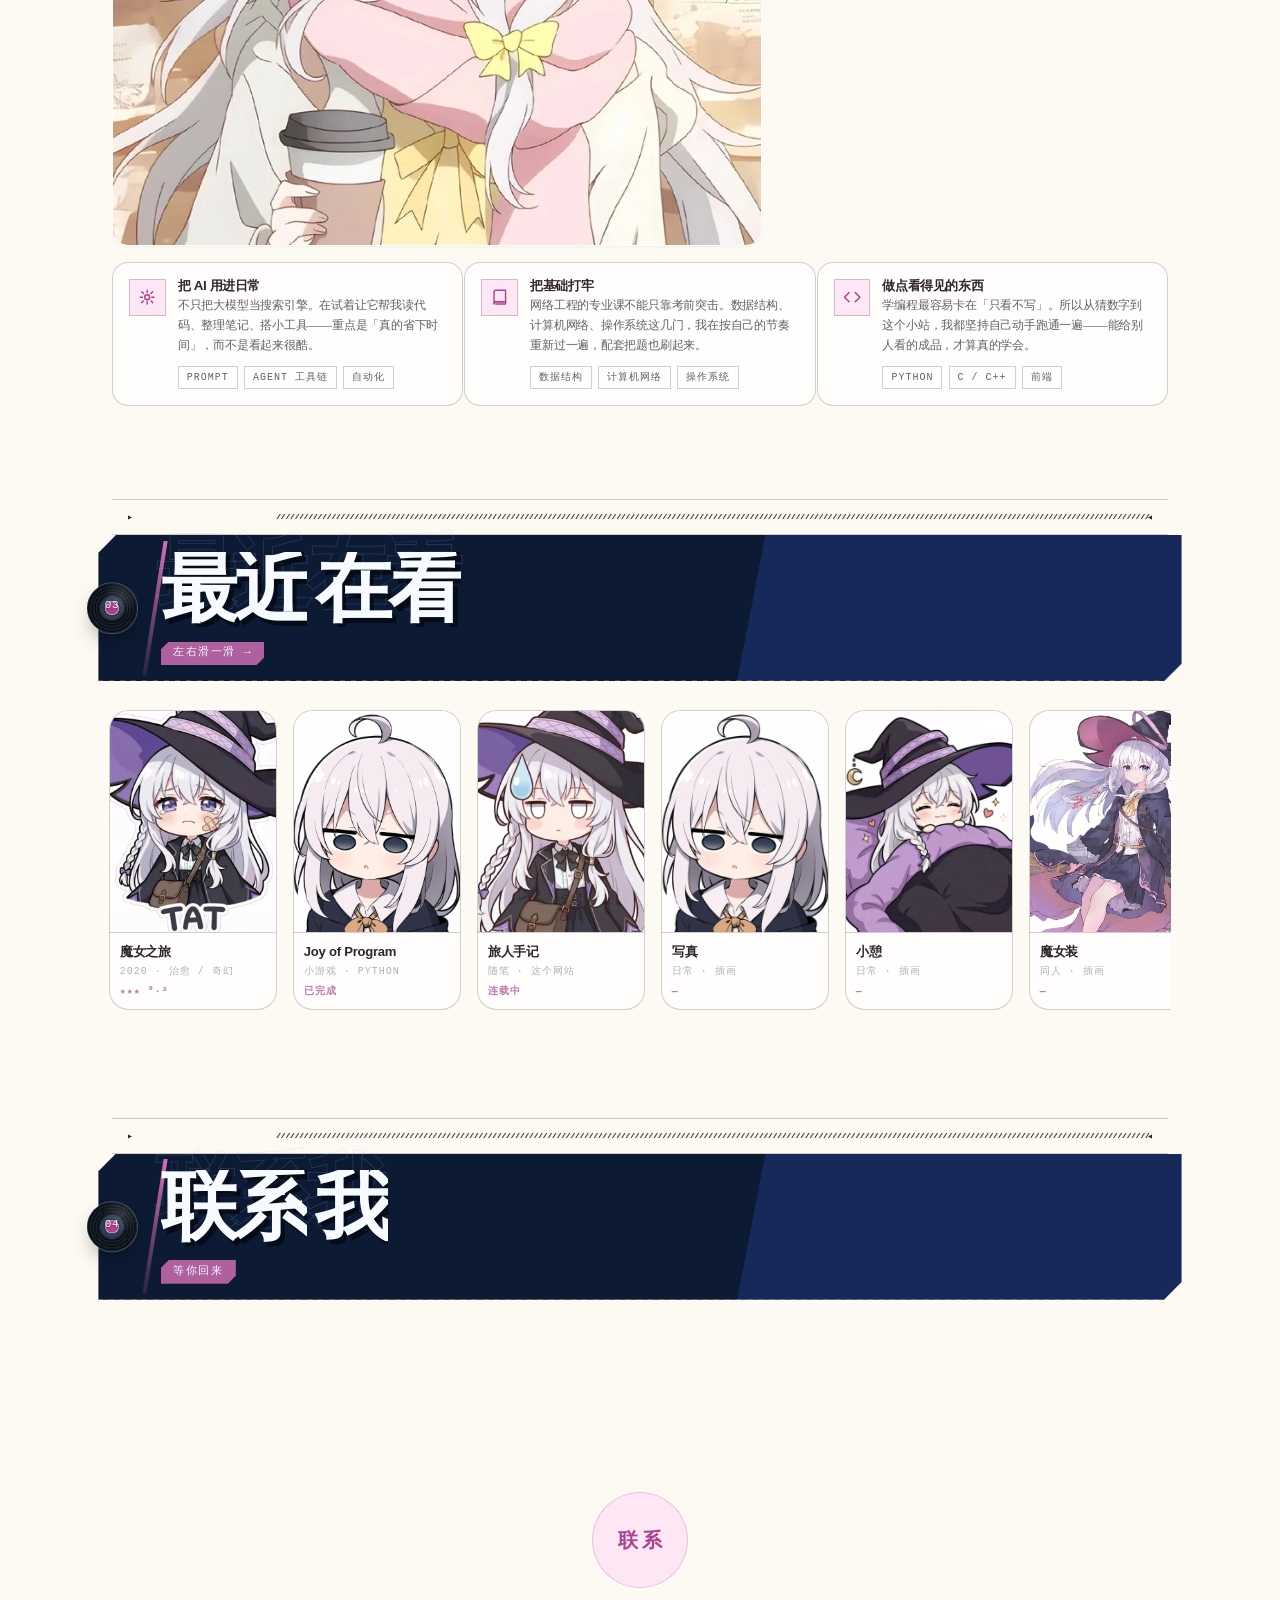
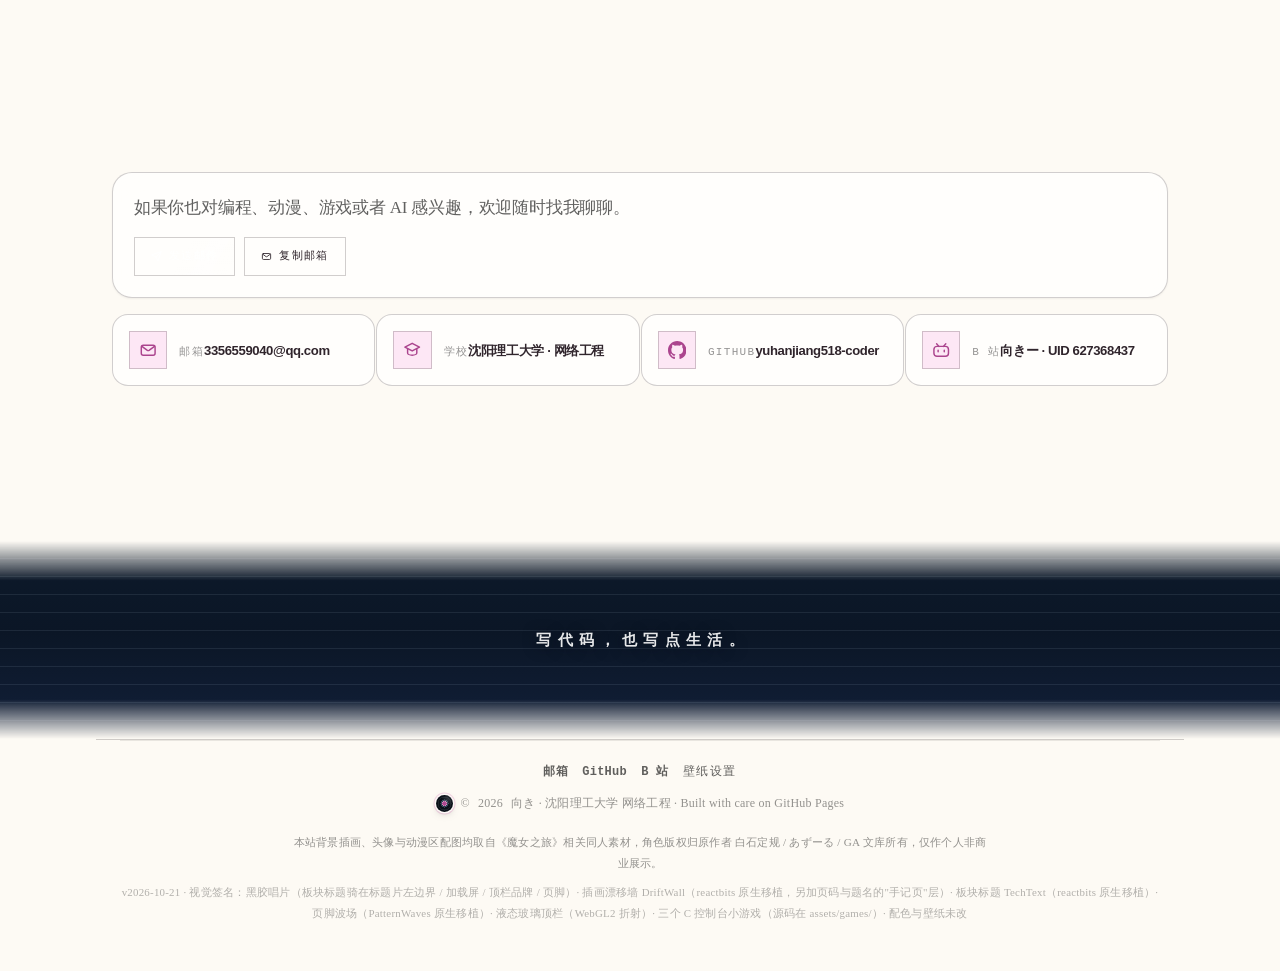
==== commit 3b2a183a: "a11y: 模态加 inert + 焦点陷阱（README 那句「焦点管理」才站得住）；JSON-LD sameAs 补 B 站；邮箱 @ 改实体减少明文被抓" ====
--- a/index.html
+++ b/index.html
@@ -47,7 +47,7 @@
   "description": "沈阳理工大学网络工程在读，记录学习路线、技能、项目与收藏。",
   "affiliation": { "@type": "CollegeOrUniversity", "name": "沈阳理工大学" },
   "knowsAbout": ["网络工程", "网络安全", "HTML", "CSS", "JavaScript", "Python", "C / C++"],
-  "sameAs": ["https://github.com/yuhanjiang518-coder"]
+  "sameAs": ["https://github.com/yuhanjiang518-coder", "https://space.bilibili.com/627368437"]
 }
 </script>
 <link rel="stylesheet" href="style.css?v=20261021d">
@@ -396,7 +396,7 @@
             <div class="fact"><dt>学院</dt><span class="fact-lead" aria-hidden="true"></span><dd>信息科学与工程学院</dd></div>
             <div class="fact"><dt>专业</dt><span class="fact-lead" aria-hidden="true"></span><dd>网络工程</dd></div>
             <div class="fact"><dt>所在地</dt><span class="fact-lead" aria-hidden="true"></span><dd>辽宁 · 沈阳</dd></div>
-            <div class="fact"><dt>邮箱</dt><span class="fact-lead" aria-hidden="true"></span><dd>3356559040@qq.com</dd></div>
+            <div class="fact"><dt>邮箱</dt><span class="fact-lead" aria-hidden="true"></span><dd>3356559040&#64;qq.com</dd></div>
             <div class="fact"><dt>B 站</dt><span class="fact-lead" aria-hidden="true"></span><dd>UID 627368437</dd></div>
           </dl>
           <div class="tags" style="margin-top:.4rem">
@@ -552,7 +552,7 @@
           <div class="cta-body">
             <p class="cta-line cta-line--top">欢迎随时</p>
             <p class="cta-line cta-line--bottom">来聊两句</p>
-            <a class="cta-mail" href="mailto:3356559040@qq.com">3356559040@qq.com</a>
+            <a class="cta-mail" href="mailto:3356559040&#64;qq.com">3356559040&#64;qq.com</a>
             <p class="cta-hint">点任意处收起</p>
           </div>
         </div>
@@ -561,11 +561,11 @@
       <div class="card card-pad reveal" style="margin-bottom:1rem">
         <p style="color:var(--text-soft);margin-bottom:1rem">如果你也对编程、动漫、游戏或者 AI 感兴趣，欢迎随时找我聊聊。</p>
         <div style="display:flex;flex-wrap:wrap;gap:.55rem">
-          <a class="btn btn-primary" href="mailto:3356559040@qq.com">
+          <a class="btn btn-primary" href="mailto:3356559040&#64;qq.com">
             <svg viewBox="0 0 24 24" fill="none" stroke="currentColor" stroke-width="2" stroke-linecap="round" stroke-linejoin="round" aria-hidden="true"><path d="M22 2 11 13M22 2l-7 20-4-9-9-4z"/></svg>
             发送邮件
           </a>
-          <button class="btn" type="button" id="copyMail" data-mail="3356559040@qq.com">
+          <button class="btn" type="button" id="copyMail" data-mail="3356559040&#64;qq.com">
             <svg viewBox="0 0 24 24" fill="none" stroke="currentColor" stroke-width="1.9" stroke-linecap="round" aria-hidden="true"><rect x="3" y="5.5" width="18" height="13" rx="2.5"/><path d="m3.8 7 7.1 5.2a2 2 0 0 0 2.2 0L20.2 7"/></svg>
             复制邮箱
           </button>
@@ -573,9 +573,9 @@
       </div>
 
       <div class="contact-grid">
-        <a class="contact-item reveal" href="mailto:3356559040@qq.com">
+        <a class="contact-item reveal" href="mailto:3356559040&#64;qq.com">
           <span class="contact-ico" aria-hidden="true"><svg viewBox="0 0 24 24" fill="none" stroke="currentColor" stroke-width="1.9" stroke-linecap="round" aria-hidden="true"><rect x="3" y="5.5" width="18" height="13" rx="2.5"/><path d="m3.8 7 7.1 5.2a2 2 0 0 0 2.2 0L20.2 7"/></svg></span>
-          <span class="contact-meta"><span class="contact-k">邮箱</span><span class="contact-v">3356559040@qq.com</span></span>
+          <span class="contact-meta"><span class="contact-k">邮箱</span><span class="contact-v">3356559040&#64;qq.com</span></span>
         </a>
         <div class="contact-item reveal">
           <span class="contact-ico" aria-hidden="true"><svg viewBox="0 0 24 24" fill="none" stroke="currentColor" stroke-width="1.9" stroke-linecap="round" stroke-linejoin="round" aria-hidden="true"><path d="M12 3 2.5 8 12 13l9.5-5z"/><path d="M6 10v5.5c0 1.5 2.7 3 6 3s6-1.5 6-3V10"/></svg></span>
@@ -1186,7 +1186,7 @@
 <footer class="foot">
   <div class="foot-inner">
     <div class="foot-links">
-      <a href="mailto:3356559040@qq.com">邮箱</a>
+      <a href="mailto:3356559040&#64;qq.com">邮箱</a>
       <a href="https://github.com/yuhanjiang518-coder" target="_blank" rel="noopener">GitHub</a>
       <a href="https://space.bilibili.com/627368437" target="_blank" rel="noopener">B 站</a>
       <button class="nav-link" type="button" id="footWall" style="padding:0;font-size:.75rem">壁纸设置</button>
--- a/style.css
+++ b/style.css
@@ -1798,100 +1798,10 @@
   align-items: center;
 }
 
-/* --- 签筒 --- */
-.omikuji {
-  position: relative;
-  width: clamp(7.5rem, 22vw, 10rem);
-  aspect-ratio: 3 / 4.4;
-  flex: 0 0 auto;
-  display: grid;
-  place-items: center;
-  border: 0;
-  padding: 0;
-  background: transparent;
-  border-radius: var(--r-xl);
-  transition: transform var(--d-ui) var(--ease-out);
-}
-.omikuji:active { transform: scale(.96); }
-.omikuji-tube {
-  position: relative;
-  width: 62%;
-  height: 72%;
-  border-radius: .5rem .5rem .8rem .8rem;
-  background: linear-gradient(150deg,
-      color-mix(in oklab, var(--primary) 78%, #fff),
-      color-mix(in oklab, var(--primary) 92%, #000 12%));
-  box-shadow:
-    inset -6px 0 12px rgb(0 0 0 / 16%),
-    inset 6px 0 12px rgb(255 255 255 / 22%),
-    var(--shadow-lg);
-  overflow: hidden;
-  transition: transform var(--d-ui) var(--ease-out);
-}
-.omikuji:hover .omikuji-tube { transform: translateY(-4px); }
-.omikuji-tube::before,
-.omikuji-tube::after {
-  content: "";
-  position: absolute;
-  left: 18%;
-  width: 64%;
-  height: 14%;
-  border-radius: 3px 3px 0 0;
-  background: linear-gradient(to bottom, #fdf8ee, #efe4cf);
-  box-shadow: 0 1px 3px rgb(0 0 0 / 18%);
-}
-.omikuji-tube::before { top: 0; transform: rotate(-4deg); }
-.omikuji-tube::after  { top: 4%; transform: rotate(5deg) translateX(6%); }
-.omikuji-label {
-  position: absolute;
-  left: 50%; top: 56%;
-  transform: translate(-50%, -50%);
-  writing-mode: vertical-rl;
-  font-size: clamp(.72rem, 2.4vw, .88rem);
-  font-weight: 800;
-  letter-spacing: .24em;
-  color: rgb(255 255 255 / 92%);
-  text-shadow: 0 1px 3px rgb(0 0 0 / 30%);
-  pointer-events: none;
-}
-.omikuji.is-shaking .omikuji-tube { animation: shake .42s var(--ease-in-out) infinite; }
-.omikuji.is-shaking .omikuji-tube::before { animation: shake-tip .42s var(--ease-in-out) infinite; }
-.omikuji.is-shaking .omikuji-tube::after  { animation: shake-tip .42s var(--ease-in-out) infinite reverse; }
-@keyframes shake {
-  0%, 100% { transform: rotate(0) translateY(0); }
-  25% { transform: rotate(-7deg) translateY(-5px); }
-  75% { transform: rotate(7deg) translateY(-5px); }
-}
-@keyframes shake-tip {
-  0%, 100% { transform: translateY(0) rotate(-4deg); }
-  50% { transform: translateY(-6px) rotate(-9deg); }
-}
-
-.omikuji-hint {
-  position: absolute;
-  inset: auto 0 -.3rem;
-  text-align: center;
-  font-size: .72rem;
-  font-weight: 650;
-  color: var(--text-faint);
-}
-
-/* --- 结果 --- */
+
+/* 下面这两条在删死代码时被误伤过（我按行号切块，把块尾的在用规则一起切了）。
+   靠备份快照 diff 才发现 —— 记在这儿，提醒下次别用行号切块。 */
 .fortune-body { min-width: 0; }
-.fortune-tabs { display: flex; gap: .3rem; margin-bottom: var(--s-4); flex-wrap: wrap; }
-.fortune-tab {
-  padding: .34rem .78rem;
-  border: 0;
-  border-radius: var(--r-full);
-  background: var(--btn-bg);
-  color: var(--text-soft);
-  font-size: .76rem;
-  font-weight: 650;
-  transition: background-color var(--d-fast) ease, color var(--d-fast) ease;
-}
-.fortune-tab:hover { background: var(--btn-bg-hover); color: var(--text); }
-.fortune-tab[aria-pressed="true"] { background: var(--primary); color: var(--on-primary); }
-
 .fortune-result { min-height: 8.4rem; }
 
 .fr-empty { display: flex; flex-direction: column; gap: var(--s-3); }
@@ -4483,7 +4393,6 @@
 
   .fortune-inner { grid-template-columns: 1fr; justify-items: center; }
   .fortune-body { width: 100%; }
-  .fortune-tabs { justify-content: center; }
   .fr-luck-k { flex-basis: 3.8rem; }
   .fr-luck-v { flex-basis: 2.2rem; }
 
@@ -4888,6 +4797,32 @@
   text-wrap: pretty;          /* 别让最后一行只剩一两个字 */
 }
 
+/* 牌意块：读签的时候先看到"今天翻到哪张、正的还是逆的"，再往下才是签等和签文 */
+.fr-tarot {
+  margin: 0 0 var(--s-4);
+  padding: .8rem .95rem .85rem;
+  border-left: .2rem solid var(--primary);
+  border-radius: 0 var(--r-md) var(--r-md) 0;
+  background: color-mix(in oklab, var(--primary) 8%, transparent);
+}
+.fr-tarot-hd { display: flex; align-items: baseline; gap: .55rem; }
+.fr-tarot-hd b {
+  font-family: var(--aw-mono, ui-monospace, monospace);
+  font-size: .74rem;
+  letter-spacing: .12em;
+  color: var(--primary-deep);
+}
+.fr-tarot-hd i {
+  font-style: normal;
+  font-size: .62rem;
+  letter-spacing: .1em;
+  padding: .1rem .42rem .12rem;
+  border-radius: var(--r-full);
+  color: var(--on-primary);
+  background: var(--primary);
+}
+.fr-tarot p { margin: .38rem 0 0; font-size: .84rem; line-height: 1.85; color: var(--text-soft); }
+
 /* =========================================================== 24. 塔罗牌阵（旅人之签）
    参考的是一段塔罗抽牌的界面：深蓝牌桌 + 背面朝上的牌 + 点一张翻面，
    翻开后牌名和解读一起出来。
@@ -4938,58 +4873,41 @@
   backface-visibility: hidden;
   -webkit-backface-visibility: hidden;
 }
-/* 牌背：斜纹 + 内描边 + 中间一个菱形徽记 */
+/* 牌背：真图（黑底金线星盘），hover 时一道金光滑过去 */
 .tarot-back {
-  background:
-    repeating-linear-gradient(45deg, rgb(255 255 255 / 8%) 0 3px, transparent 3px 7px),
-    repeating-linear-gradient(-45deg, rgb(255 255 255 / 8%) 0 3px, transparent 3px 7px),
-    linear-gradient(160deg, #1e3f78, #0d2044);
-  box-shadow:
-    inset 0 0 0 1px rgb(228 240 255 / 30%),
-    inset 0 0 0 .3rem rgb(9 22 46 / 88%),
-    inset 0 0 0 .37rem rgb(228 240 255 / 20%),
-    0 12px 24px -14px rgb(0 0 0 / 72%);
-}
-.tarot-back i {
-  position: absolute;
-  left: 50%; top: 50%;
-  width: 40%;
-  aspect-ratio: 1;
-  transform: translate(-50%, -50%) rotate(45deg);
-  border: 1px solid rgb(198 224 255 / 48%);
-  box-shadow: inset 0 0 0 3px rgb(198 224 255 / 12%);
-}
-/* 牌面：翻过来才看到 */
+  background-image: url("assets/tarot/back.webp");
+  background-size: cover;
+  background-position: center;
+  box-shadow: 0 12px 26px -14px rgb(0 0 0 / 72%);
+}
+.tarot-back::after {
+  content: "";
+  position: absolute;
+  inset: 0;
+  background: linear-gradient(105deg, transparent 38%, rgb(255 240 200 / 32%) 50%, transparent 62%);
+  transform: translateX(-125%);
+  transition: transform .72s var(--ease-out);
+}
+.tarot:hover .tarot-back::after { transform: translateX(125%); }
+/* 牌面：也是真图（22 张大阿卡纳），图上本来就印着牌名，不再另加标签 */
 .tarot-face {
-  transform: rotateY(180deg);
-  display: grid;
-  place-items: center;
-  align-content: center;
-  gap: .22rem;
-  padding: .5rem .3rem;
-  background: linear-gradient(165deg, #f9fcff, #dde8f8);
-  box-shadow:
-    inset 0 0 0 1px rgb(20 45 90 / 32%),
-    inset 0 0 0 .3rem #fff,
-    inset 0 0 0 .37rem rgb(20 45 90 / 20%);
-  color: #14315e;
-  text-align: center;
-}
-.tarot-no { font-family: var(--aw-mono, ui-monospace, monospace); font-size: .72rem; letter-spacing: .12em; opacity: .68; }
-.tarot-glyph { font-size: clamp(1.05rem, 3vw, 1.55rem); line-height: 1; }
-.tarot-name { font-style: normal; font-size: .6rem; letter-spacing: .04em; opacity: .82; }
-/* 牌面上下各两道细线 —— 只有字的话太像一张白纸，这两道给它"牌"的框 */
+  transform: rotateY(180deg);   /* 背面朝后，翻过来才露出来 —— 漏了这句两面会同框 */
+  padding: 0;
+  gap: 0;
+  background: #0b0b0d;
+  box-shadow: inset 0 0 0 1px rgb(20 45 90 / 40%);
+}
+.tarot-face img { width: 100%; height: 100%; object-fit: cover; object-position: 50% 50%; }
 .tarot-face::before,
-.tarot-face::after {
-  content: "";
-  position: absolute;
-  left: 15%; right: 15%;
-  height: 1px;
-  background: rgb(20 45 90 / 28%);
-}
-.tarot-face::before { top: 15%; box-shadow: 0 3px 0 rgb(20 45 90 / 13%); }
-.tarot-face::after { bottom: 15%; box-shadow: 0 -3px 0 rgb(20 45 90 / 13%); }
+.tarot-face::after { content: none; }
+/* 发牌：三张依次落下，不是一起出现 */
+.tarot { animation: tarot-deal .62s var(--ease-out) backwards; animation-delay: calc(var(--i, 0) * 120ms); }
+@keyframes tarot-deal {
+  from { opacity: 0; transform: translateY(20px) rotate(-5deg); }
+  to   { opacity: 1; transform: none; }
+}
 .tarot.is-active { box-shadow: 0 0 0 2px var(--primary), 0 0 0 6px color-mix(in oklab, var(--primary) 22%, transparent); }
+
 .tarot.is-flipping { animation: tarot-lift .8s var(--ease-out); }
 @keyframes tarot-lift {
   0%   { transform: translateY(0); }
--- a/aw.css
+++ b/aw.css
@@ -79,8 +79,6 @@
 html[data-skin="aw"] .marquee-item,
 html[data-skin="aw"] .tw-chip,
 html[data-skin="aw"] .anime-score,
-html[data-skin="aw"] .omikuji-label,
-html[data-skin="aw"] .omikuji-hint,
 html[data-skin="aw"] .foot,
 html[data-skin="aw"] .load-sub,
 html[data-skin="aw"] .load-name {
@@ -556,13 +554,12 @@
 html[data-skin="aw"] .sec { margin: 0; padding: 2.6rem 0 3.2rem; border: 0; }
 
 html[data-skin="aw"] .sec-head {
+  /* 只留布局方式。padding / margin / border 全交给文件末尾第 11 节。
+     重构前这一块带四个 !important，末尾那块为了压过它也只能跟着写 !important，
+     同一个属性散在四处、谁都说不清谁赢 —— 实测就出过一次：窄屏的
+     padding-left 被末尾那块默默盖掉。现在 !important 全去掉，
+     同一具体度下靠**源码顺序**决定，读得出来也测得到。 */
   display: block;
-  margin: 0 0 1.5rem !important;
-  padding: .6rem .85rem .55rem !important;
-  margin-left: -.85rem !important;
-  margin-right: -.85rem !important;
-  border-bottom: var(--aw-line);
-  border-radius: 0 !important;
 }
 
 html[data-skin="aw"] .sec-head h2::before { display: none; }
@@ -731,8 +728,7 @@
 }
 
 html[data-skin="aw"] .tw-stage,
-html[data-skin="aw"] .tw-field,
-html[data-skin="aw"] .omikuji-tube { border-radius: 0; box-shadow: none; }
+html[data-skin="aw"] .tw-field { border-radius: 0; box-shadow: none; }
 html[data-skin="aw"] .tw-chip { border-radius: 0; box-shadow: none; }
 html[data-skin="aw"] .tw-stat,
 html[data-skin="aw"] .tw-legend { font-family: var(--aw-mono); }
@@ -849,11 +845,6 @@
      · 这里的选择器带 html[data-skin="aw"]，权重压过 .sec-head（0,1,0），
        于是在屏幕、打印两种情形下都说了算。
    直接改 style.css 的话，padding 会被上面的 !important 顶掉 —— 已经踩过一次。 */
-
-html[data-skin="aw"] .sec-head {
-  position: relative;
-  padding-left: 3.7rem !important;
-}
 
 html[data-skin="aw"] .sec-idx {
   --sig-label: 30%;
@@ -875,7 +866,6 @@
 }
 
 @media (max-width: 700px) {
-  html[data-skin="aw"] .sec-head { padding-left: 2.7rem !important; }
   html[data-skin="aw"] .sec-idx {
     width: 2.15rem;
     height: 2.15rem;
@@ -1019,14 +1009,16 @@
   position: relative;
   isolation: isolate;          /* 让 -1/-2 的伪元素只压在这个区块里 */
   display: block;
-  padding: 1.05rem 1.2rem 1rem 3.9rem !important;
-  margin: 0 0 1.5rem !important;
-  margin-left: -.85rem !important;
-  margin-right: -.85rem !important;
-  border: 0 !important;        /* 原来那条 1px 底线让位给切角底板 */
-  border-radius: 0 !important;
+  padding: 1.05rem 1.2rem 1rem 3.9rem;
+  margin: 0 0 1.5rem;
+  margin-left: -.85rem;
+  margin-right: -.85rem;
+  border: 0;                   /* 原来那条 1px 底线让位给切角底板 */
+  border-radius: 0;
   color: #f2f7ff;
-  background: none !important;
+  /* 去 !important 靠具体度就够：html[data-skin="aw"] .sec-head (0,2,1) 打
+     style.css 的 .sec-head (0,1,0)。这是本轮重构最后一个漏网的。 */
+  background: none;
 }
 html[data-skin="aw"] .sec-head::before {
   content: "";
@@ -1102,3 +1094,11 @@
 }
 html[data-skin="aw"] .sec-more:hover { color: #fff; }
 
+/* 窄屏：标题紧跟在唱片右边，左边距要收回 2.7rem。
+   这条**必须写在文件最后**：去掉 !important 之后，同具体度靠源码顺序裁决，
+   写在前面会被末尾第 11 节那块盖掉 —— 重构前就是这么错的，
+   实测 640px 下的 padding-left 是 62.4px（3.9rem）而不是 43.2px（2.7rem）。 */
+@media (max-width: 700px) {
+  html[data-skin="aw"] .sec-head { padding-left: 2.7rem; }
+}
+
